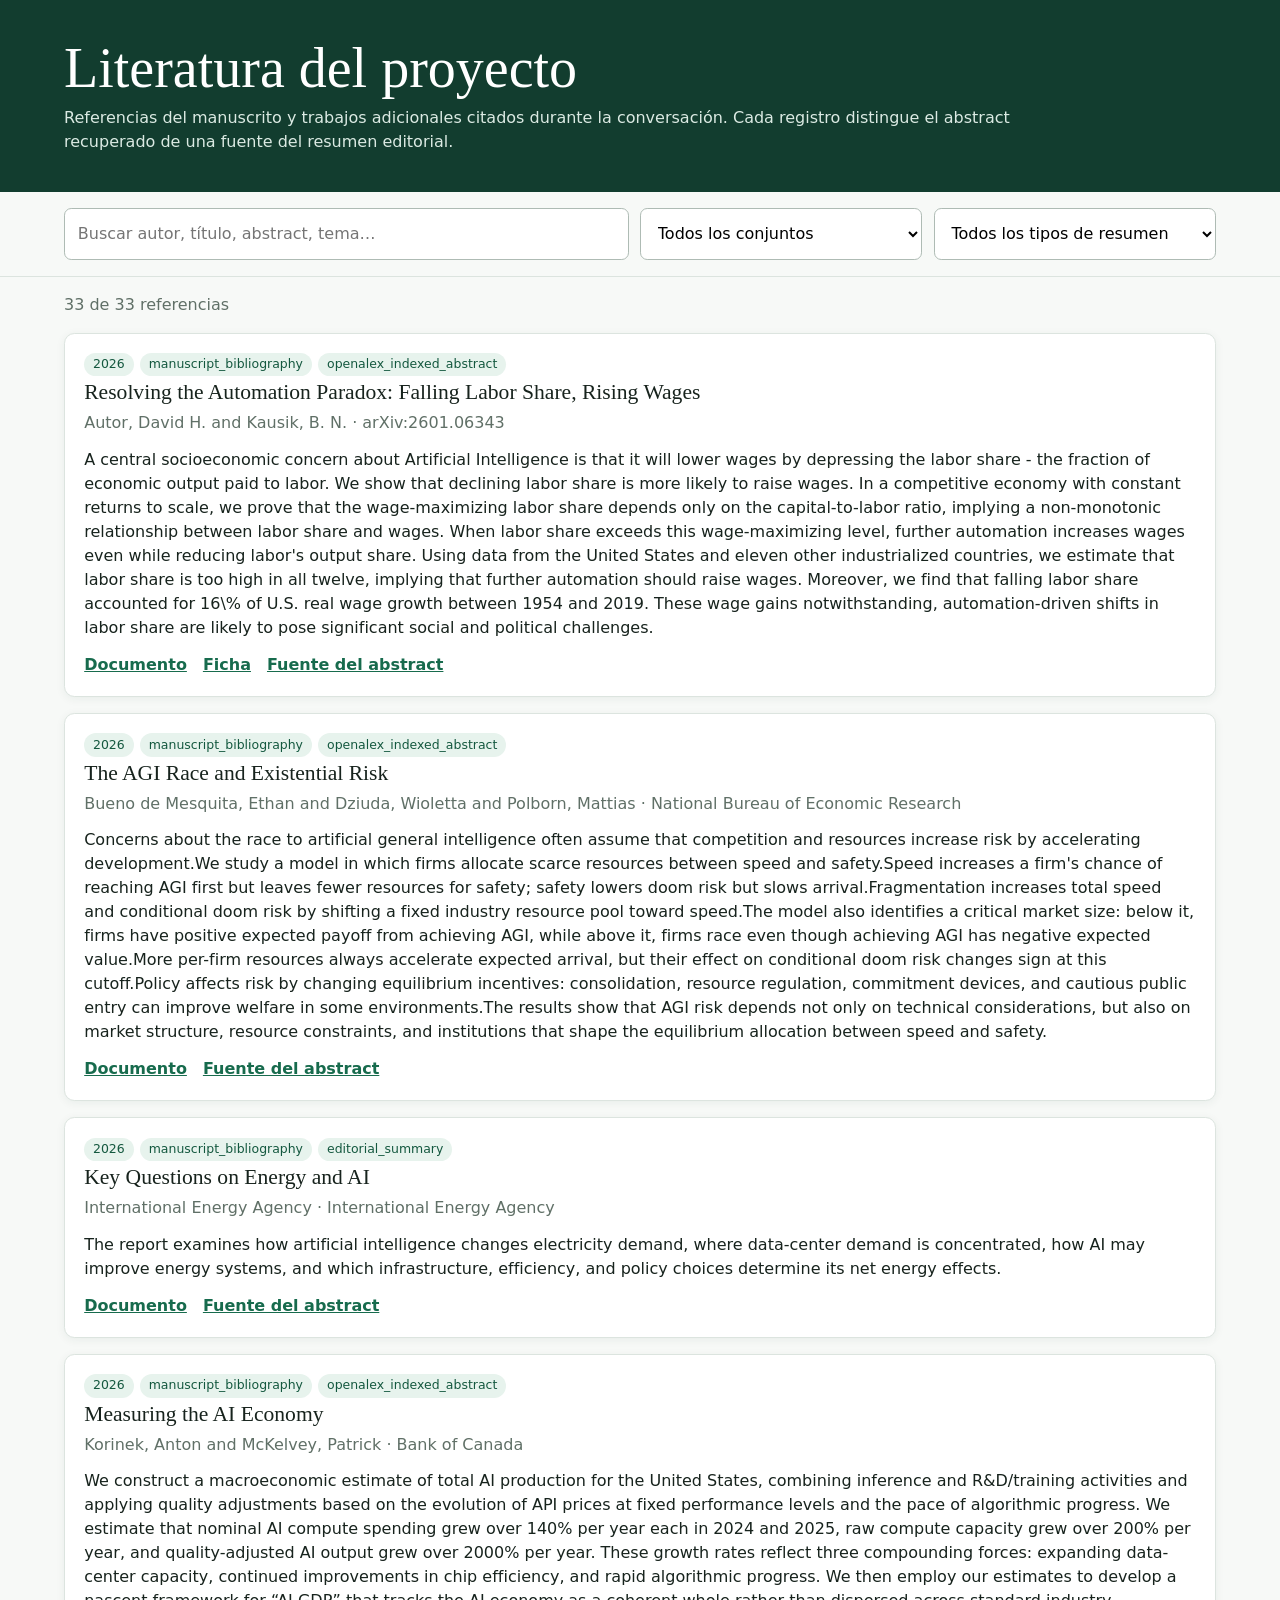
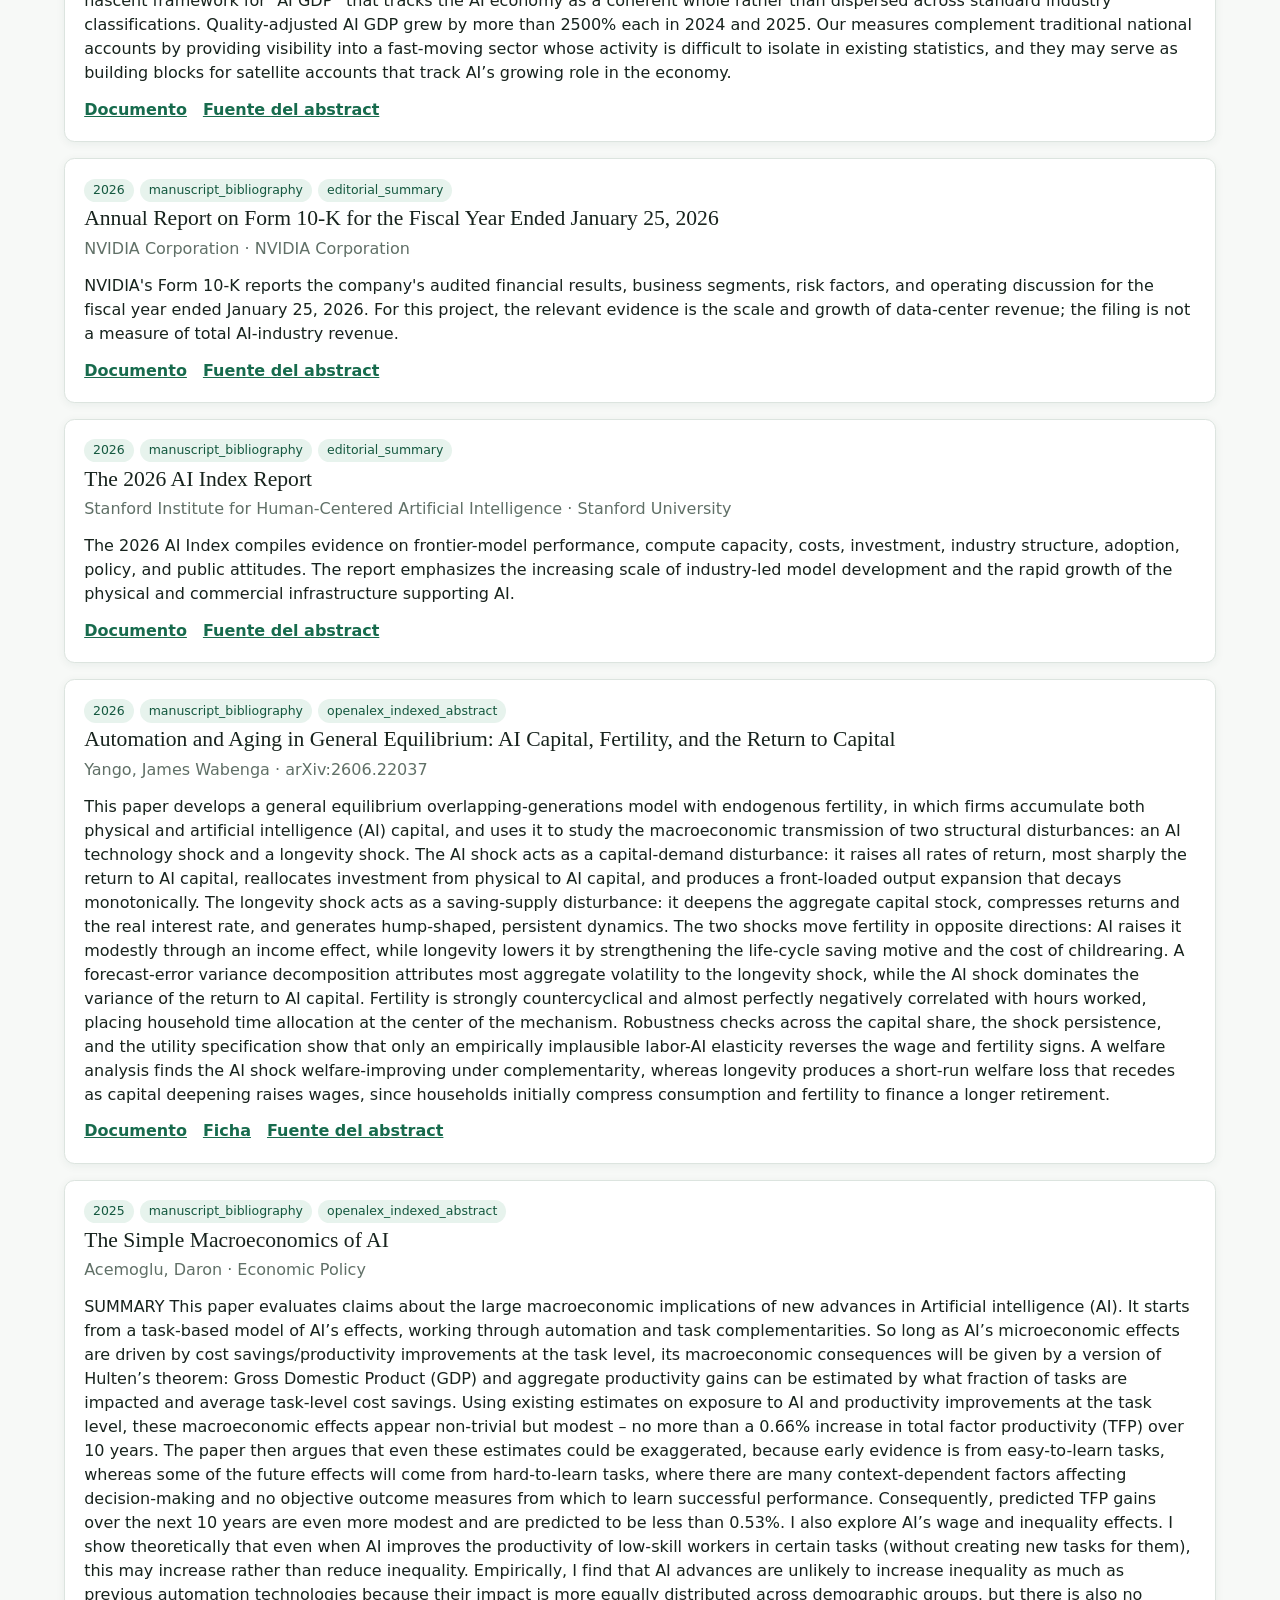
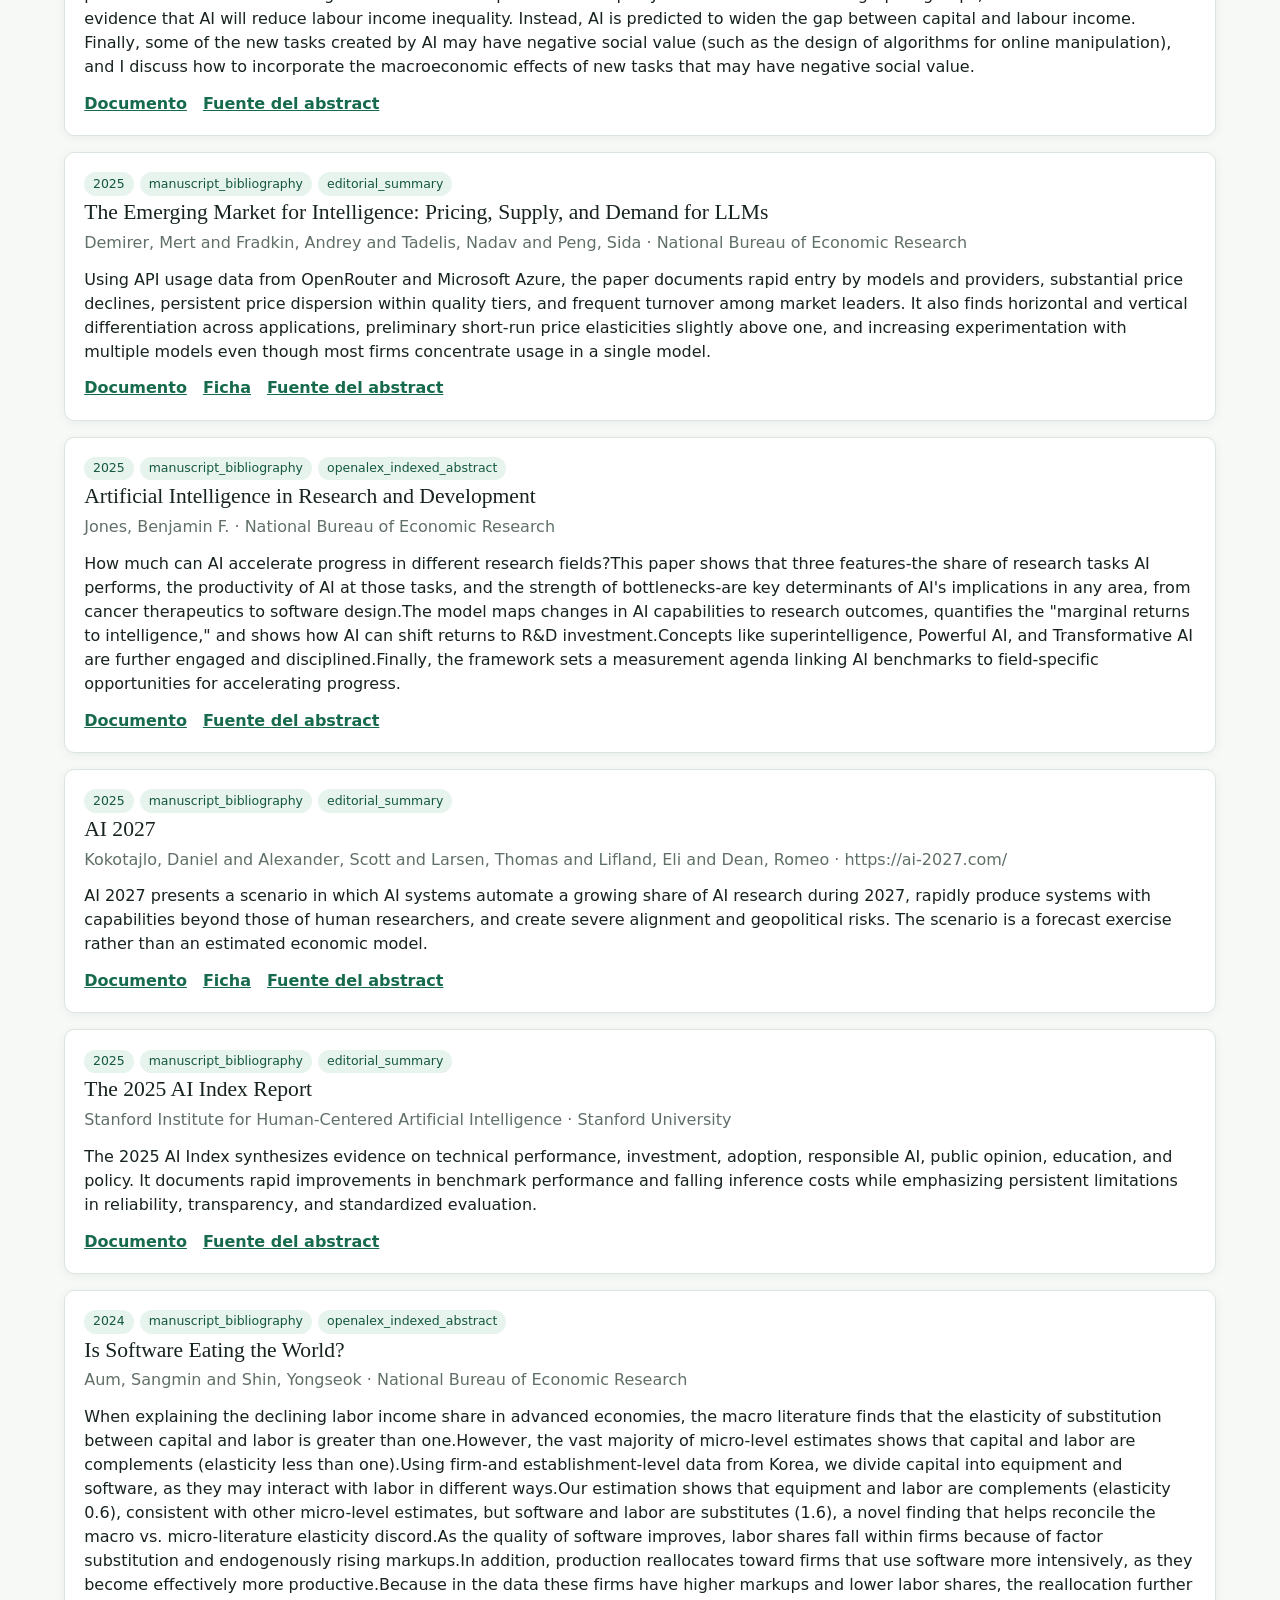
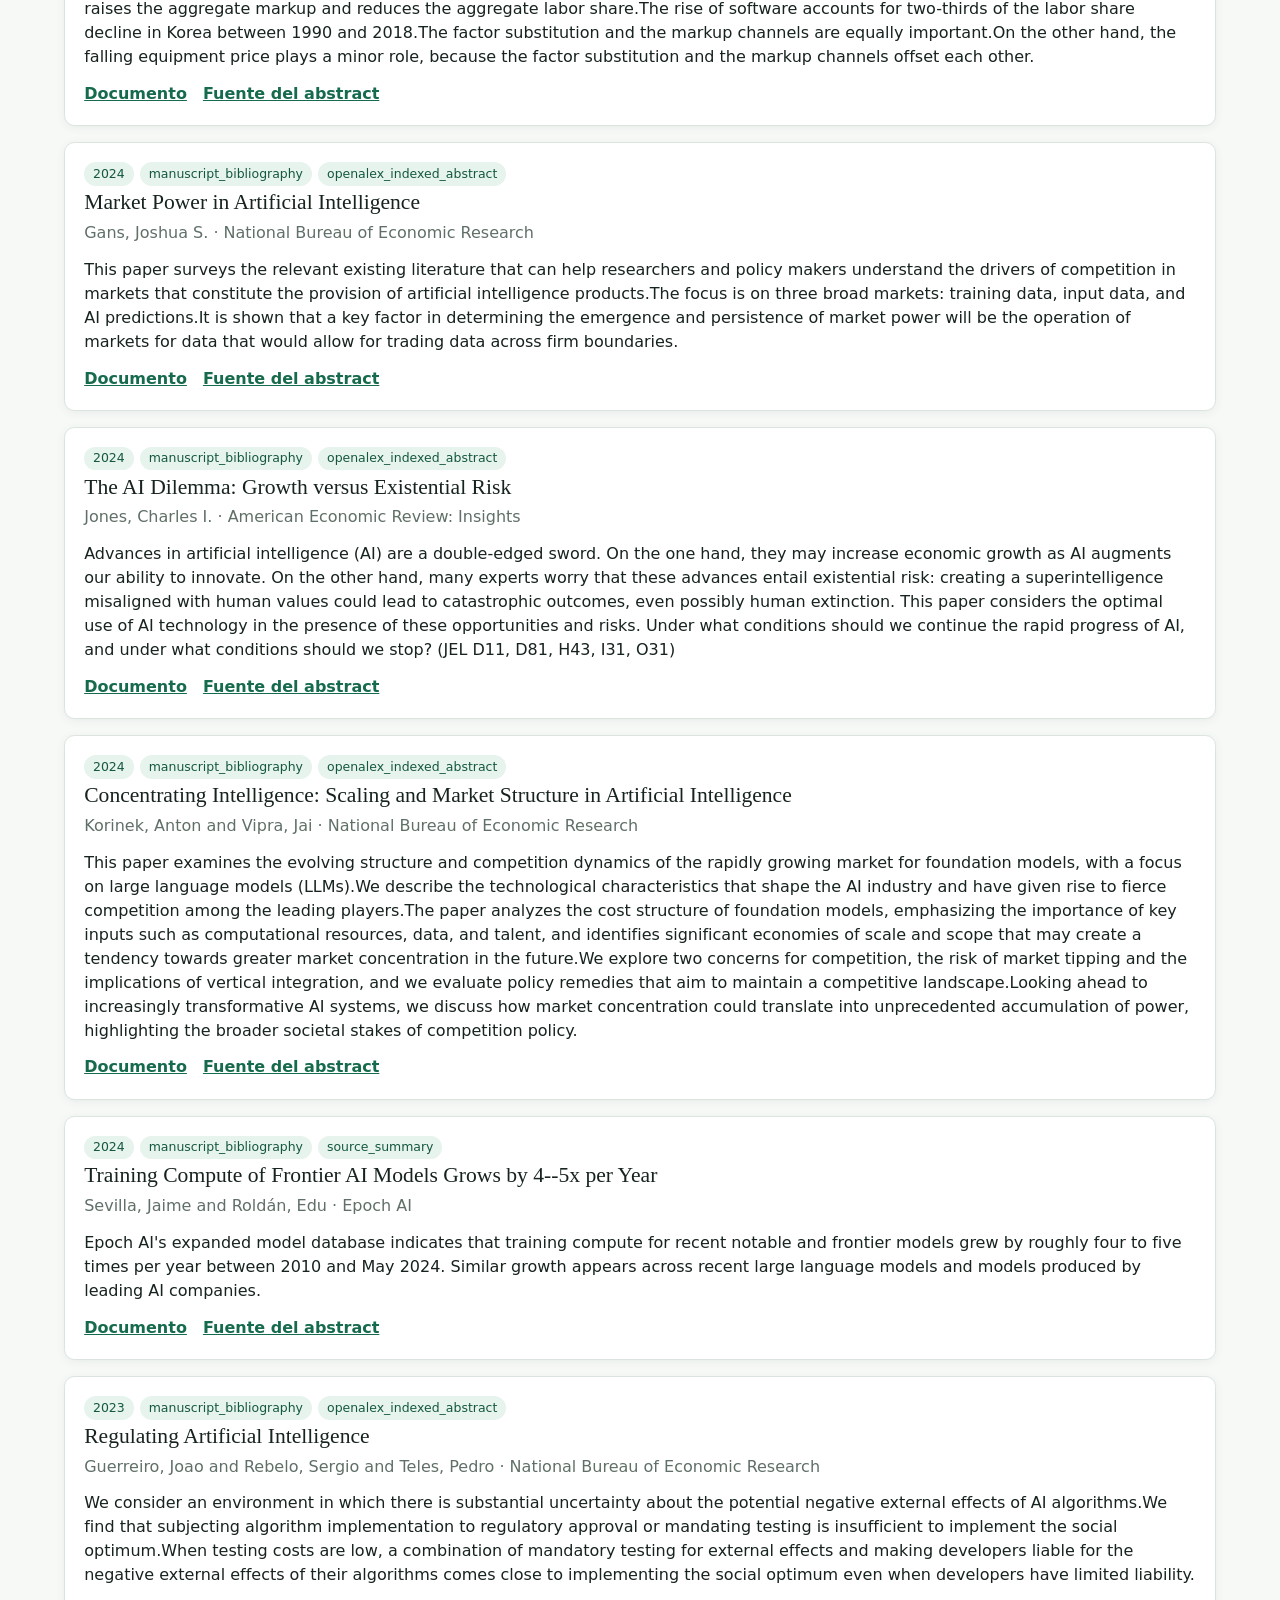
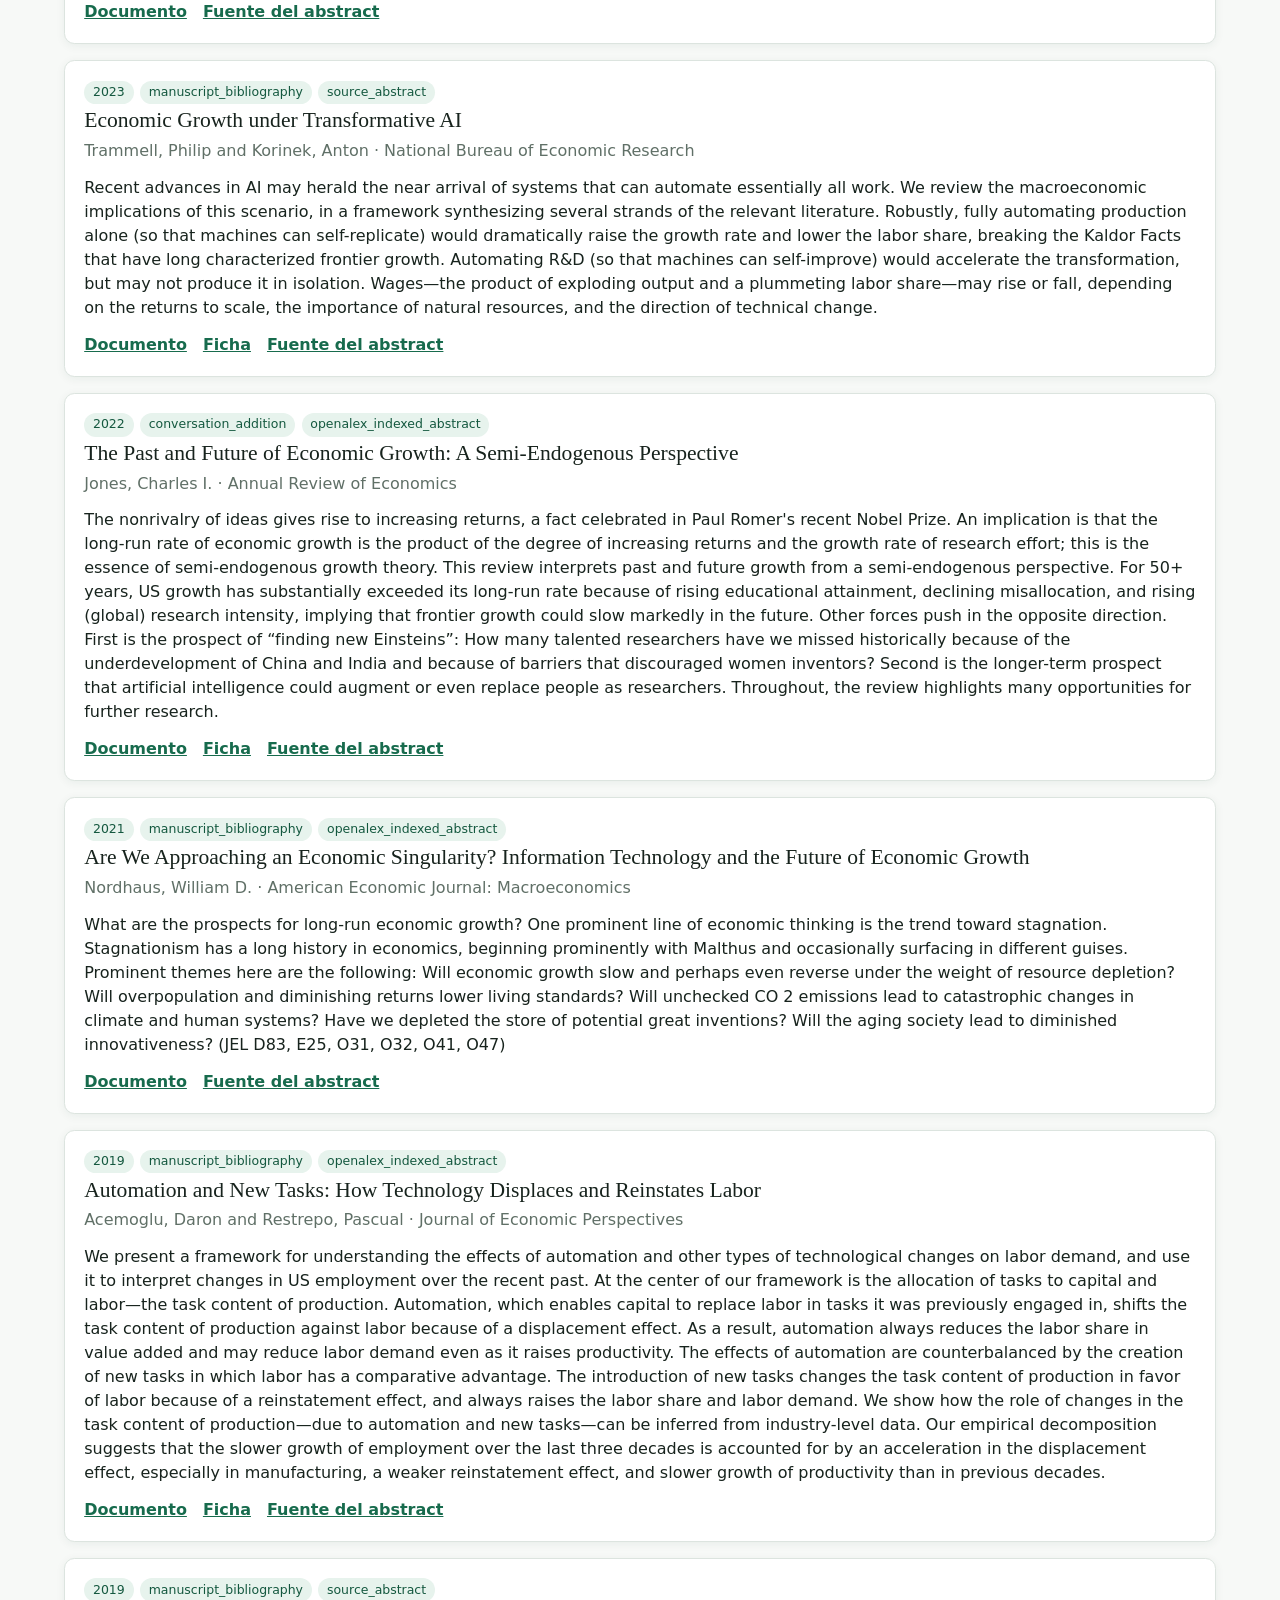
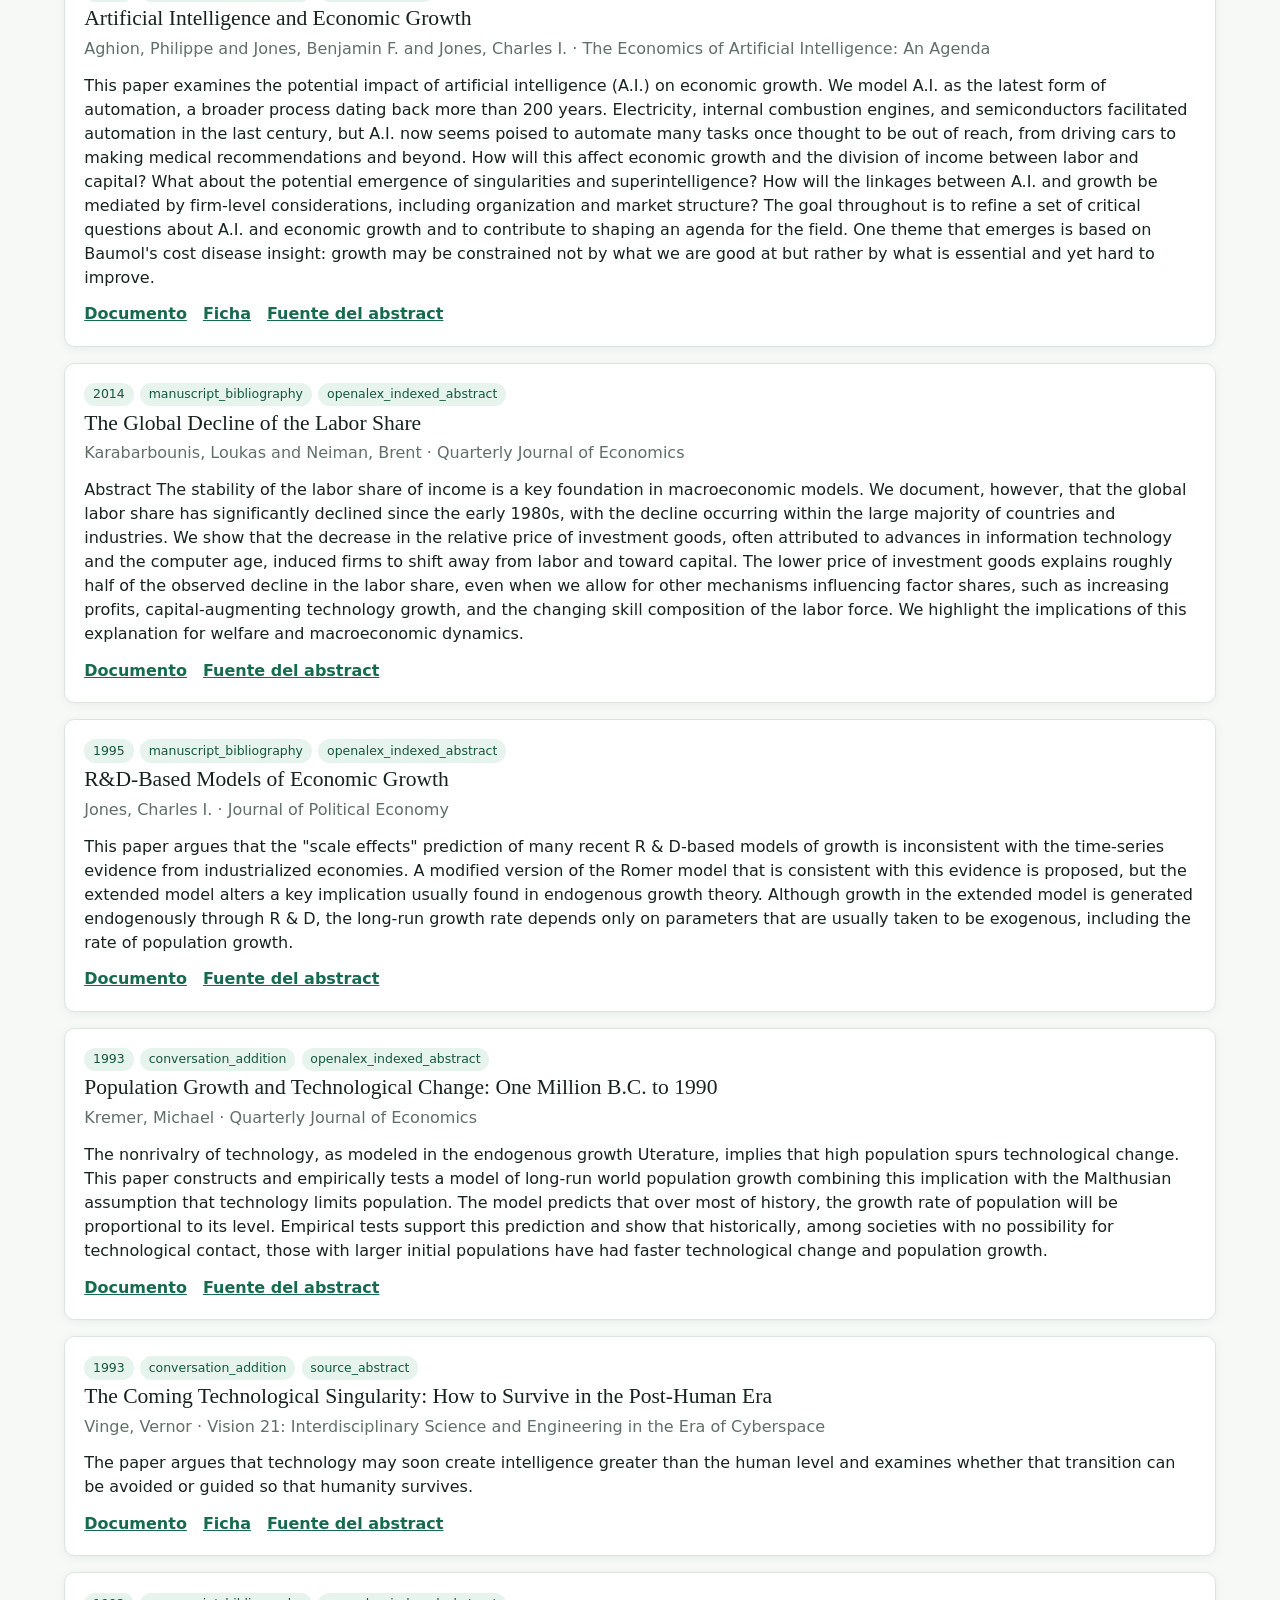
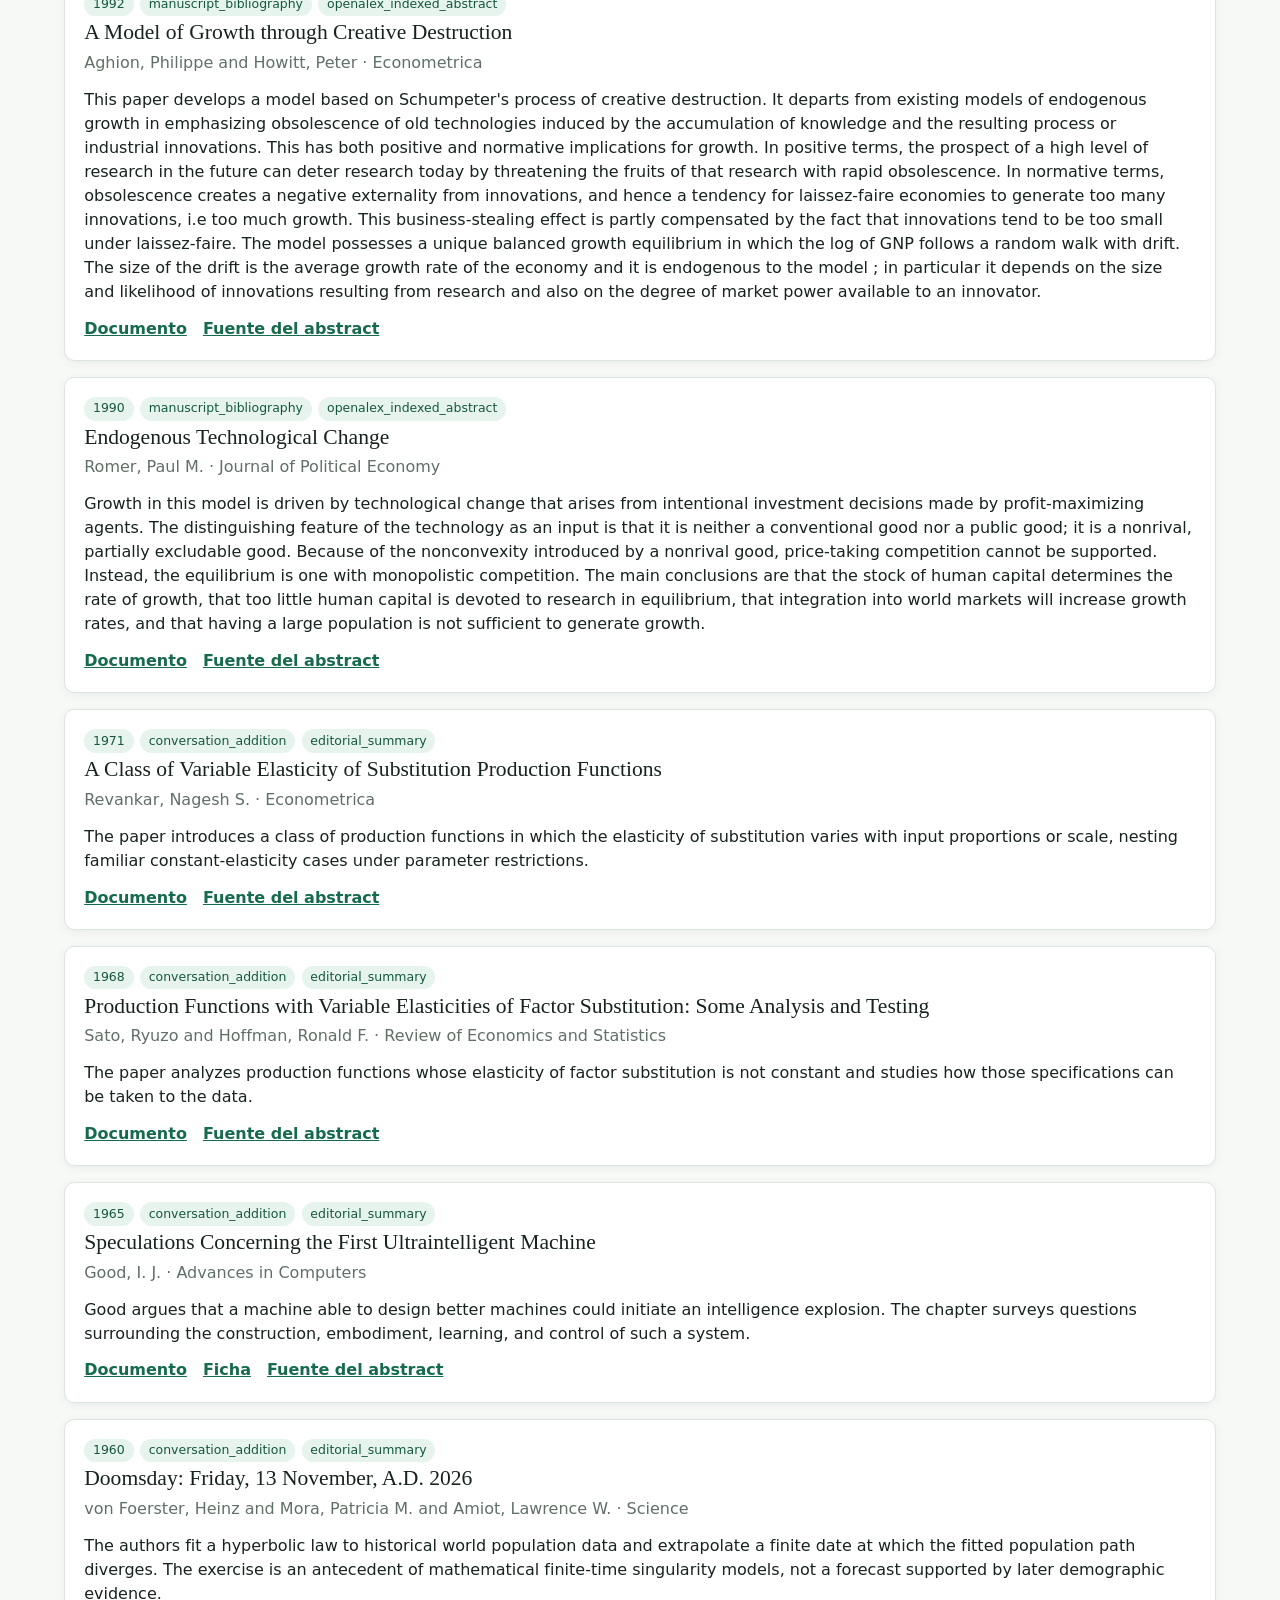
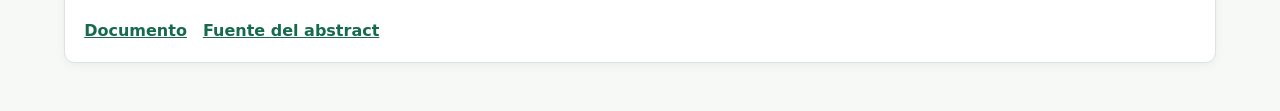
==== literature/literature_browser.html @ 974fffbe "Extend AI automation model and policy analysis" ====
<!doctype html>
<html lang="es"><head><meta charset="utf-8">
<meta name="viewport" content="width=device-width,initial-scale=1">
<title>Literatura — AI Future Paper</title>
<style>
:root{--ink:#17231d;--muted:#607067;--line:#dce4df;--paper:#f7f9f7;--card:#fff;
--accent:#176b4d;--tag:#e7f3ed}*{box-sizing:border-box}body{margin:0;background:var(--paper);
color:var(--ink);font:16px/1.5 system-ui,-apple-system,Segoe UI,sans-serif}
header{background:#123d2f;color:white;padding:2.4rem max(5vw,1rem)}
header h1{margin:0 0 .35rem;font:clamp(2rem,5vw,3.5rem)/1.1 Georgia,serif}
header p{margin:0;color:#dbeae3;max-width:65rem}.controls{position:sticky;top:0;z-index:2;
display:grid;grid-template-columns:2fr 1fr 1fr;gap:.7rem;padding:1rem max(5vw,1rem);
background:#f7f9f7ef;border-bottom:1px solid var(--line);backdrop-filter:blur(8px)}
input,select{width:100%;padding:.8rem;border:1px solid #aebbb4;border-radius:.45rem;
background:white;font:inherit}.summary{padding:1rem max(5vw,1rem) 0;color:var(--muted)}
main{display:grid;gap:1rem;padding:1rem max(5vw,1rem) 3rem}article{background:var(--card);
border:1px solid var(--line);border-radius:.65rem;padding:1.2rem;box-shadow:0 2px 10px #163c2910}
h2{font:1.35rem/1.25 Georgia,serif;margin:.2rem 0}.meta{color:var(--muted);margin:.3rem 0 .8rem}
.abstract{max-width:78rem}.tags,.links{display:flex;gap:.4rem;flex-wrap:wrap}
.tag{background:var(--tag);color:#14583f;border-radius:999px;padding:.15rem .55rem;font-size:.78rem}
a{color:var(--accent);font-weight:650}.links{gap:1rem;margin-top:.8rem}.empty{text-align:center;color:var(--muted)}
@media(max-width:720px){.controls{grid-template-columns:1fr;position:static}}
</style></head><body><header><h1>Literatura del proyecto</h1>
<p>Referencias del manuscrito y trabajos adicionales citados durante la conversación.
Cada registro distingue el abstract recuperado de una fuente del resumen editorial.</p></header>
<section class="controls"><input id="q" type="search" placeholder="Buscar autor, título, abstract, tema…">
<select id="group"><option value="">Todos los conjuntos</option>
<option value="manuscript_bibliography">Bibliografía del manuscrito</option>
<option value="conversation_addition">Adiciones de la conversación</option></select>
<select id="atype"><option value="">Todos los tipos de resumen</option>
<option value="abstract">Abstract recuperado</option><option value="editorial_summary">Resumen editorial</option>
<option value="unavailable">No disponible</option></select></section>
<div class="summary" id="summary"></div><main id="results"></main>
<script>const records=[{"citation_key": "autorkausik2026", "source_group": "manuscript_bibliography", "cited_in_manuscript": "yes", "citation_locations": "sections/02_literature.tex:46; sections/03_toy_model.tex:401", "entry_type": "misc", "authors": "Autor, David H. and Kausik, B. N.", "title": "Resolving the Automation Paradox: Falling Labor Share, Rising Wages", "year": "2026", "venue": "arXiv:2601.06343", "volume": "", "number": "", "pages": "", "doi": "10.48550/arXiv.2601.06343", "document_url": "https://arxiv.org/abs/2601.06343", "landing_page_url": "https://doi.org/10.48550/arXiv.2601.06343", "abstract": "A central socioeconomic concern about Artificial Intelligence is that it will lower wages by depressing the labor share - the fraction of economic output paid to labor. We show that declining labor share is more likely to raise wages. In a competitive economy with constant returns to scale, we prove that the wage-maximizing labor share depends only on the capital-to-labor ratio, implying a non-monotonic relationship between labor share and wages. When labor share exceeds this wage-maximizing level, further automation increases wages even while reducing labor's output share. Using data from the United States and eleven other industrialized countries, we estimate that labor share is too high in all twelve, implying that further automation should raise wages. Moreover, we find that falling labor share accounted for 16\\% of U.S. real wage growth between 1954 and 2019. These wage gains notwithstanding, automation-driven shifts in labor share are likely to pose significant social and political challenges.", "abstract_type": "openalex_indexed_abstract", "abstract_source_url": "https://openalex.org/W7123910272", "metadata_source": "OpenAlex", "verification_status": "doi_metadata_matched", "topics": "", "notes": "", "last_verified": "2026-08-08"}, {"citation_key": "buenodemesquitaetal2026", "source_group": "manuscript_bibliography", "cited_in_manuscript": "no", "citation_locations": "", "entry_type": "techreport", "authors": "Bueno de Mesquita, Ethan and Dziuda, Wioletta and Polborn, Mattias", "title": "The AGI Race and Existential Risk", "year": "2026", "venue": "National Bureau of Economic Research", "volume": "", "number": "35276", "pages": "", "doi": "10.3386/w35276", "document_url": "https://doi.org/10.3386/w35276", "landing_page_url": "https://doi.org/10.3386/w35276", "abstract": "Concerns about the race to artificial general intelligence often assume that competition and resources increase risk by accelerating development.We study a model in which firms allocate scarce resources between speed and safety.Speed increases a firm's chance of reaching AGI first but leaves fewer resources for safety; safety lowers doom risk but slows arrival.Fragmentation increases total speed and conditional doom risk by shifting a fixed industry resource pool toward speed.The model also identifies a critical market size: below it, firms have positive expected payoff from achieving AGI, while above it, firms race even though achieving AGI has negative expected value.More per-firm resources always accelerate expected arrival, but their effect on conditional doom risk changes sign at this cutoff.Policy affects risk by changing equilibrium incentives: consolidation, resource regulation, commitment devices, and cautious public entry can improve welfare in some environments.The results show that AGI risk depends not only on technical considerations, but also on market structure, resource constraints, and institutions that shape the equilibrium allocation between speed and safety.", "abstract_type": "openalex_indexed_abstract", "abstract_source_url": "https://openalex.org/W7162996137", "metadata_source": "OpenAlex", "verification_status": "doi_metadata_matched", "topics": "", "notes": "", "last_verified": "2026-08-08"}, {"citation_key": "iea2026", "source_group": "manuscript_bibliography", "cited_in_manuscript": "yes", "citation_locations": "sections/01_introduction.tex:51", "entry_type": "techreport", "authors": "International Energy Agency", "title": "Key Questions on Energy and AI", "year": "2026", "venue": "International Energy Agency", "volume": "", "number": "", "pages": "", "doi": "", "document_url": "https://www.iea.org/reports/key-questions-on-energy-and-ai", "landing_page_url": "https://www.iea.org/reports/key-questions-on-energy-and-ai", "abstract": "The report examines how artificial intelligence changes electricity demand, where data-center demand is concentrated, how AI may improve energy systems, and which infrastructure, efficiency, and policy choices determine its net energy effects.", "abstract_type": "editorial_summary", "abstract_source_url": "https://www.iea.org/reports/key-questions-on-energy-and-ai", "metadata_source": "International Energy Agency", "verification_status": "official_landing_page", "topics": "", "notes": "", "last_verified": "2026-08-08"}, {"citation_key": "korinekmckelvey2026", "source_group": "manuscript_bibliography", "cited_in_manuscript": "yes", "citation_locations": "sections/02_literature.tex:68; sections/03_toy_model.tex:124", "entry_type": "techreport", "authors": "Korinek, Anton and McKelvey, Patrick", "title": "Measuring the AI Economy", "year": "2026", "venue": "Bank of Canada", "volume": "", "number": "2026-20", "pages": "", "doi": "10.34989/swp-2026-20", "document_url": "https://doi.org/10.34989/swp-2026-20", "landing_page_url": "https://doi.org/10.34989/swp-2026-20", "abstract": "We construct a macroeconomic estimate of total AI production for the United States, combining inference and R&D/training activities and applying quality adjustments based on the evolution of API prices at fixed performance levels and the pace of algorithmic progress. We estimate that nominal AI compute spending grew over 140% per year each in 2024 and 2025, raw compute capacity grew over 200% per year, and quality-adjusted AI output grew over 2000% per year. These growth rates reflect three compounding forces: expanding data-center capacity, continued improvements in chip efficiency, and rapid algorithmic progress. We then employ our estimates to develop a nascent framework for “AI GDP” that tracks the AI economy as a coherent whole rather than dispersed across standard industry classifications. Quality-adjusted AI GDP grew by more than 2500% each in 2024 and 2025. Our measures complement traditional national accounts by providing visibility into a fast-moving sector whose activity is difficult to isolate in existing statistics, and they may serve as building blocks for satellite accounts that track AI’s growing role in the economy.", "abstract_type": "openalex_indexed_abstract", "abstract_source_url": "https://openalex.org/W7165191754", "metadata_source": "OpenAlex", "verification_status": "doi_metadata_matched", "topics": "", "notes": "", "last_verified": "2026-08-08"}, {"citation_key": "nvidia2026", "source_group": "manuscript_bibliography", "cited_in_manuscript": "yes", "citation_locations": "sections/01_introduction.tex:58", "entry_type": "techreport", "authors": "NVIDIA Corporation", "title": "Annual Report on Form 10-K for the Fiscal Year Ended January 25, 2026", "year": "2026", "venue": "NVIDIA Corporation", "volume": "", "number": "", "pages": "", "doi": "", "document_url": "https://www.sec.gov/Archives/edgar/data/1045810/000104581026000021/nvda-20260125.htm", "landing_page_url": "https://www.sec.gov/Archives/edgar/data/1045810/000104581026000021/nvda-20260125.htm", "abstract": "NVIDIA's Form 10-K reports the company's audited financial results, business segments, risk factors, and operating discussion for the fiscal year ended January 25, 2026. For this project, the relevant evidence is the scale and growth of data-center revenue; the filing is not a measure of total AI-industry revenue.", "abstract_type": "editorial_summary", "abstract_source_url": "https://www.sec.gov/Archives/edgar/data/1045810/000104581026000021/nvda-20260125.htm", "metadata_source": "U.S. SEC", "verification_status": "official_filing", "topics": "", "notes": "", "last_verified": "2026-08-08"}, {"citation_key": "stanfordaiindex2026", "source_group": "manuscript_bibliography", "cited_in_manuscript": "yes", "citation_locations": "sections/01_introduction.tex:31; sections/01_introduction.tex:63", "entry_type": "techreport", "authors": "Stanford Institute for Human-Centered Artificial Intelligence", "title": "The 2026 AI Index Report", "year": "2026", "venue": "Stanford University", "volume": "", "number": "", "pages": "", "doi": "", "document_url": "https://hai.stanford.edu/ai-index/2026-ai-index-report", "landing_page_url": "https://hai.stanford.edu/ai-index/2026-ai-index-report", "abstract": "The 2026 AI Index compiles evidence on frontier-model performance, compute capacity, costs, investment, industry structure, adoption, policy, and public attitudes. The report emphasizes the increasing scale of industry-led model development and the rapid growth of the physical and commercial infrastructure supporting AI.", "abstract_type": "editorial_summary", "abstract_source_url": "https://hai.stanford.edu/ai-index/2026-ai-index-report", "metadata_source": "Stanford HAI", "verification_status": "official_landing_page", "topics": "", "notes": "", "last_verified": "2026-08-08"}, {"citation_key": "yango2026", "source_group": "manuscript_bibliography", "cited_in_manuscript": "yes", "citation_locations": "sections/02_literature.tex:48; sections/03_toy_model.tex:399", "entry_type": "misc", "authors": "Yango, James Wabenga", "title": "Automation and Aging in General Equilibrium: AI Capital, Fertility, and the Return to Capital", "year": "2026", "venue": "arXiv:2606.22037", "volume": "", "number": "", "pages": "", "doi": "10.48550/arXiv.2606.22037", "document_url": "https://arxiv.org/abs/2606.22037", "landing_page_url": "https://doi.org/10.48550/arXiv.2606.22037", "abstract": "This paper develops a general equilibrium overlapping-generations model with endogenous fertility, in which firms accumulate both physical and artificial intelligence (AI) capital, and uses it to study the macroeconomic transmission of two structural disturbances: an AI technology shock and a longevity shock. The AI shock acts as a capital-demand disturbance: it raises all rates of return, most sharply the return to AI capital, reallocates investment from physical to AI capital, and produces a front-loaded output expansion that decays monotonically. The longevity shock acts as a saving-supply disturbance: it deepens the aggregate capital stock, compresses returns and the real interest rate, and generates hump-shaped, persistent dynamics. The two shocks move fertility in opposite directions: AI raises it modestly through an income effect, while longevity lowers it by strengthening the life-cycle saving motive and the cost of childrearing. A forecast-error variance decomposition attributes most aggregate volatility to the longevity shock, while the AI shock dominates the variance of the return to AI capital. Fertility is strongly countercyclical and almost perfectly negatively correlated with hours worked, placing household time allocation at the center of the mechanism. Robustness checks across the capital share, the shock persistence, and the utility specification show that only an empirically implausible labor-AI elasticity reverses the wage and fertility signs. A welfare analysis finds the AI shock welfare-improving under complementarity, whereas longevity produces a short-run welfare loss that recedes as capital deepening raises wages, since households initially compress consumption and fertility to finance a longer retirement.", "abstract_type": "openalex_indexed_abstract", "abstract_source_url": "https://openalex.org/W7165684671", "metadata_source": "OpenAlex", "verification_status": "doi_metadata_matched", "topics": "", "notes": "", "last_verified": "2026-08-08"}, {"citation_key": "acemoglu2025", "source_group": "manuscript_bibliography", "cited_in_manuscript": "yes", "citation_locations": "sections/02_literature.tex:19; sections/02_literature.tex:75; sections/04_task_extension.tex:11", "entry_type": "article", "authors": "Acemoglu, Daron", "title": "The Simple Macroeconomics of AI", "year": "2025", "venue": "Economic Policy", "volume": "40", "number": "121", "pages": "13--58", "doi": "10.1093/epolic/eiae042", "document_url": "https://doi.org/10.1093/epolic/eiae042", "landing_page_url": "https://doi.org/10.1093/epolic/eiae042", "abstract": "SUMMARY This paper evaluates claims about the large macroeconomic implications of new advances in Artificial intelligence (AI). It starts from a task-based model of AI’s effects, working through automation and task complementarities. So long as AI’s microeconomic effects are driven by cost savings/productivity improvements at the task level, its macroeconomic consequences will be given by a version of Hulten’s theorem: Gross Domestic Product (GDP) and aggregate productivity gains can be estimated by what fraction of tasks are impacted and average task-level cost savings. Using existing estimates on exposure to AI and productivity improvements at the task level, these macroeconomic effects appear non-trivial but modest – no more than a 0.66% increase in total factor productivity (TFP) over 10 years. The paper then argues that even these estimates could be exaggerated, because early evidence is from easy-to-learn tasks, whereas some of the future effects will come from hard-to-learn tasks, where there are many context-dependent factors affecting decision-making and no objective outcome measures from which to learn successful performance. Consequently, predicted TFP gains over the next 10 years are even more modest and are predicted to be less than 0.53%. I also explore AI’s wage and inequality effects. I show theoretically that even when AI improves the productivity of low-skill workers in certain tasks (without creating new tasks for them), this may increase rather than reduce inequality. Empirically, I find that AI advances are unlikely to increase inequality as much as previous automation technologies because their impact is more equally distributed across demographic groups, but there is also no evidence that AI will reduce labour income inequality. Instead, AI is predicted to widen the gap between capital and labour income. Finally, some of the new tasks created by AI may have negative social value (such as the design of algorithms for online manipulation), and I discuss how to incorporate the macroeconomic effects of new tasks that may have negative social value.", "abstract_type": "openalex_indexed_abstract", "abstract_source_url": "https://openalex.org/W4401405116", "metadata_source": "OpenAlex", "verification_status": "doi_metadata_matched", "topics": "", "notes": "", "last_verified": "2026-08-08"}, {"citation_key": "demireretal2025", "source_group": "manuscript_bibliography", "cited_in_manuscript": "yes", "citation_locations": "sections/02_literature.tex:70; sections/02_literature.tex:84; sections/03_toy_model.tex:126", "entry_type": "techreport", "authors": "Demirer, Mert and Fradkin, Andrey and Tadelis, Nadav and Peng, Sida", "title": "The Emerging Market for Intelligence: Pricing, Supply, and Demand for LLMs", "year": "2025", "venue": "National Bureau of Economic Research", "volume": "", "number": "34608", "pages": "", "doi": "10.3386/w34608", "document_url": "https://www.nber.org/system/files/working_papers/w34608/w34608.pdf", "landing_page_url": "https://www.nber.org/papers/w34608", "abstract": "Using API usage data from OpenRouter and Microsoft Azure, the paper documents rapid entry by models and providers, substantial price declines, persistent price dispersion within quality tiers, and frequent turnover among market leaders. It also finds horizontal and vertical differentiation across applications, preliminary short-run price elasticities slightly above one, and increasing experimentation with multiple models even though most firms concentrate usage in a single model.", "abstract_type": "editorial_summary", "abstract_source_url": "https://www.nber.org/papers/w34608", "metadata_source": "NBER", "verification_status": "official_landing_page", "topics": "", "notes": "", "last_verified": "2026-08-08"}, {"citation_key": "jones2025rd", "source_group": "manuscript_bibliography", "cited_in_manuscript": "yes", "citation_locations": "sections/02_literature.tex:25; sections/04_task_extension.tex:11; sections/05_numerical_experiments.tex:297", "entry_type": "techreport", "authors": "Jones, Benjamin F.", "title": "Artificial Intelligence in Research and Development", "year": "2025", "venue": "National Bureau of Economic Research", "volume": "", "number": "34312", "pages": "", "doi": "10.3386/w34312", "document_url": "https://doi.org/10.3386/w34312", "landing_page_url": "https://doi.org/10.3386/w34312", "abstract": "How much can AI accelerate progress in different research fields?This paper shows that three features-the share of research tasks AI performs, the productivity of AI at those tasks, and the strength of bottlenecks-are key determinants of AI's implications in any area, from cancer therapeutics to software design.The model maps changes in AI capabilities to research outcomes, quantifies the \"marginal returns to intelligence,\" and shows how AI can shift returns to R&D investment.Concepts like superintelligence, Powerful AI, and Transformative AI are further engaged and disciplined.Finally, the framework sets a measurement agenda linking AI benchmarks to field-specific opportunities for accelerating progress.", "abstract_type": "openalex_indexed_abstract", "abstract_source_url": "https://openalex.org/W4414867103", "metadata_source": "OpenAlex", "verification_status": "doi_metadata_matched", "topics": "", "notes": "", "last_verified": "2026-08-08"}, {"citation_key": "kokotajlo2025", "source_group": "manuscript_bibliography", "cited_in_manuscript": "yes", "citation_locations": "sections/01_introduction.tex:135", "entry_type": "misc", "authors": "Kokotajlo, Daniel and Alexander, Scott and Larsen, Thomas and Lifland, Eli and Dean, Romeo", "title": "AI 2027", "year": "2025", "venue": "https://ai-2027.com/", "volume": "", "number": "", "pages": "", "doi": "", "document_url": "https://ai-2027.com/scenario.pdf", "landing_page_url": "https://ai-2027.com/", "abstract": "AI 2027 presents a scenario in which AI systems automate a growing share of AI research during 2027, rapidly produce systems with capabilities beyond those of human researchers, and create severe alignment and geopolitical risks. The scenario is a forecast exercise rather than an estimated economic model.", "abstract_type": "editorial_summary", "abstract_source_url": "https://ai-2027.com/summary", "metadata_source": "AI 2027", "verification_status": "official_landing_page", "topics": "", "notes": "Scenario forecast published April 3, 2025", "last_verified": "2026-08-08"}, {"citation_key": "stanfordaiindex2025", "source_group": "manuscript_bibliography", "cited_in_manuscript": "yes", "citation_locations": "sections/01_introduction.tex:41", "entry_type": "techreport", "authors": "Stanford Institute for Human-Centered Artificial Intelligence", "title": "The 2025 AI Index Report", "year": "2025", "venue": "Stanford University", "volume": "", "number": "", "pages": "", "doi": "", "document_url": "https://hai.stanford.edu/ai-index/2025-ai-index-report", "landing_page_url": "https://hai.stanford.edu/ai-index/2025-ai-index-report", "abstract": "The 2025 AI Index synthesizes evidence on technical performance, investment, adoption, responsible AI, public opinion, education, and policy. It documents rapid improvements in benchmark performance and falling inference costs while emphasizing persistent limitations in reliability, transparency, and standardized evaluation.", "abstract_type": "editorial_summary", "abstract_source_url": "https://hai.stanford.edu/ai-index/2025-ai-index-report", "metadata_source": "Stanford HAI", "verification_status": "official_landing_page", "topics": "", "notes": "", "last_verified": "2026-08-08"}, {"citation_key": "aumshin2024", "source_group": "manuscript_bibliography", "cited_in_manuscript": "yes", "citation_locations": "sections/02_literature.tex:41; sections/05_numerical_experiments.tex:100", "entry_type": "techreport", "authors": "Aum, Sangmin and Shin, Yongseok", "title": "Is Software Eating the World?", "year": "2024", "venue": "National Bureau of Economic Research", "volume": "", "number": "32591", "pages": "", "doi": "10.3386/w32591", "document_url": "https://doi.org/10.3386/w32591", "landing_page_url": "https://doi.org/10.3386/w32591", "abstract": "When explaining the declining labor income share in advanced economies, the macro literature finds that the elasticity of substitution between capital and labor is greater than one.However, the vast majority of micro-level estimates shows that capital and labor are complements (elasticity less than one).Using firm-and establishment-level data from Korea, we divide capital into equipment and software, as they may interact with labor in different ways.Our estimation shows that equipment and labor are complements (elasticity 0.6), consistent with other micro-level estimates, but software and labor are substitutes (1.6), a novel finding that helps reconcile the macro vs. micro-literature elasticity discord.As the quality of software improves, labor shares fall within firms because of factor substitution and endogenously rising markups.In addition, production reallocates toward firms that use software more intensively, as they become effectively more productive.Because in the data these firms have higher markups and lower labor shares, the reallocation further raises the aggregate markup and reduces the aggregate labor share.The rise of software accounts for two-thirds of the labor share decline in Korea between 1990 and 2018.The factor substitution and the markup channels are equally important.On the other hand, the falling equipment price plays a minor role, because the factor substitution and the markup channels offset each other.", "abstract_type": "openalex_indexed_abstract", "abstract_source_url": "https://openalex.org/W4399990048", "metadata_source": "OpenAlex", "verification_status": "doi_metadata_matched", "topics": "", "notes": "", "last_verified": "2026-08-08"}, {"citation_key": "gans2024", "source_group": "manuscript_bibliography", "cited_in_manuscript": "yes", "citation_locations": "sections/01_introduction.tex:142; sections/02_literature.tex:82", "entry_type": "techreport", "authors": "Gans, Joshua S.", "title": "Market Power in Artificial Intelligence", "year": "2024", "venue": "National Bureau of Economic Research", "volume": "", "number": "32270", "pages": "", "doi": "10.3386/w32270", "document_url": "https://doi.org/10.3386/w32270", "landing_page_url": "https://doi.org/10.3386/w32270", "abstract": "This paper surveys the relevant existing literature that can help researchers and policy makers understand the drivers of competition in markets that constitute the provision of artificial intelligence products.The focus is on three broad markets: training data, input data, and AI predictions.It is shown that a key factor in determining the emergence and persistence of market power will be the operation of markets for data that would allow for trading data across firm boundaries.", "abstract_type": "openalex_indexed_abstract", "abstract_source_url": "https://openalex.org/W4393359008", "metadata_source": "OpenAlex", "verification_status": "doi_metadata_matched", "topics": "", "notes": "", "last_verified": "2026-08-08"}, {"citation_key": "jones2024", "source_group": "manuscript_bibliography", "cited_in_manuscript": "no", "citation_locations": "", "entry_type": "article", "authors": "Jones, Charles I.", "title": "The AI Dilemma: Growth versus Existential Risk", "year": "2024", "venue": "American Economic Review: Insights", "volume": "6", "number": "4", "pages": "575--590", "doi": "10.1257/aeri.20230570", "document_url": "https://doi.org/10.1257/aeri.20230570", "landing_page_url": "https://doi.org/10.1257/aeri.20230570", "abstract": "Advances in artificial intelligence (AI) are a double-edged sword. On the one hand, they may increase economic growth as AI augments our ability to innovate. On the other hand, many experts worry that these advances entail existential risk: creating a superintelligence misaligned with human values could lead to catastrophic outcomes, even possibly human extinction. This paper considers the optimal use of AI technology in the presence of these opportunities and risks. Under what conditions should we continue the rapid progress of AI, and under what conditions should we stop? (JEL D11, D81, H43, I31, O31)", "abstract_type": "openalex_indexed_abstract", "abstract_source_url": "https://openalex.org/W4404713054", "metadata_source": "OpenAlex", "verification_status": "doi_metadata_matched", "topics": "", "notes": "", "last_verified": "2026-08-08"}, {"citation_key": "korinekvipra2025", "source_group": "manuscript_bibliography", "cited_in_manuscript": "yes", "citation_locations": "sections/01_introduction.tex:142; sections/02_literature.tex:81", "entry_type": "techreport", "authors": "Korinek, Anton and Vipra, Jai", "title": "Concentrating Intelligence: Scaling and Market Structure in Artificial Intelligence", "year": "2024", "venue": "National Bureau of Economic Research", "volume": "", "number": "33139", "pages": "", "doi": "10.3386/w33139", "document_url": "https://doi.org/10.3386/w33139", "landing_page_url": "https://doi.org/10.3386/w33139", "abstract": "This paper examines the evolving structure and competition dynamics of the rapidly growing market for foundation models, with a focus on large language models (LLMs).We describe the technological characteristics that shape the AI industry and have given rise to fierce competition among the leading players.The paper analyzes the cost structure of foundation models, emphasizing the importance of key inputs such as computational resources, data, and talent, and identifies significant economies of scale and scope that may create a tendency towards greater market concentration in the future.We explore two concerns for competition, the risk of market tipping and the implications of vertical integration, and we evaluate policy remedies that aim to maintain a competitive landscape.Looking ahead to increasingly transformative AI systems, we discuss how market concentration could translate into unprecedented accumulation of power, highlighting the broader societal stakes of competition policy.", "abstract_type": "openalex_indexed_abstract", "abstract_source_url": "https://openalex.org/W4404233233", "metadata_source": "OpenAlex", "verification_status": "doi_metadata_matched", "topics": "", "notes": "Published in Economic Policy, 2025", "last_verified": "2026-08-08"}, {"citation_key": "sevillaroldan2024", "source_group": "manuscript_bibliography", "cited_in_manuscript": "yes", "citation_locations": "sections/01_introduction.tex:28", "entry_type": "misc", "authors": "Sevilla, Jaime and Roldán, Edu", "title": "Training Compute of Frontier AI Models Grows by 4--5x per Year", "year": "2024", "venue": "Epoch AI", "volume": "", "number": "", "pages": "", "doi": "", "document_url": "https://epoch.ai/publications/training-compute-of-frontier-ai-models-grows-by-4-5x-per-year", "landing_page_url": "https://epoch.ai/publications/training-compute-of-frontier-ai-models-grows-by-4-5x-per-year", "abstract": "Epoch AI's expanded model database indicates that training compute for recent notable and frontier models grew by roughly four to five times per year between 2010 and May 2024. Similar growth appears across recent large language models and models produced by leading AI companies.", "abstract_type": "source_summary", "abstract_source_url": "https://epoch.ai/publications/training-compute-of-frontier-ai-models-grows-by-4-5x-per-year", "metadata_source": "Epoch AI", "verification_status": "official_landing_page", "topics": "", "notes": "", "last_verified": "2026-08-08"}, {"citation_key": "guerreiroetal2023", "source_group": "manuscript_bibliography", "cited_in_manuscript": "no", "citation_locations": "", "entry_type": "techreport", "authors": "Guerreiro, Joao and Rebelo, Sergio and Teles, Pedro", "title": "Regulating Artificial Intelligence", "year": "2023", "venue": "National Bureau of Economic Research", "volume": "", "number": "31921", "pages": "", "doi": "10.3386/w31921", "document_url": "https://doi.org/10.3386/w31921", "landing_page_url": "https://doi.org/10.3386/w31921", "abstract": "We consider an environment in which there is substantial uncertainty about the potential negative external effects of AI algorithms.We find that subjecting algorithm implementation to regulatory approval or mandating testing is insufficient to implement the social optimum.When testing costs are low, a combination of mandatory testing for external effects and making developers liable for the negative external effects of their algorithms comes close to implementing the social optimum even when developers have limited liability.", "abstract_type": "openalex_indexed_abstract", "abstract_source_url": "https://openalex.org/W4389323839", "metadata_source": "OpenAlex", "verification_status": "doi_metadata_matched", "topics": "", "notes": "Revised May 2026", "last_verified": "2026-08-08"}, {"citation_key": "trammellkorinek2023", "source_group": "manuscript_bibliography", "cited_in_manuscript": "yes", "citation_locations": "sections/02_literature.tex:23; sections/02_literature.tex:52; sections/05_numerical_experiments.tex:297", "entry_type": "techreport", "authors": "Trammell, Philip and Korinek, Anton", "title": "Economic Growth under Transformative AI", "year": "2023", "venue": "National Bureau of Economic Research", "volume": "", "number": "31815", "pages": "", "doi": "10.3386/w31815", "document_url": "https://www.nber.org/system/files/working_papers/w31815/w31815.pdf", "landing_page_url": "https://www.nber.org/papers/w31815", "abstract": "Recent advances in AI may herald the near arrival of systems that can automate essentially all work. We review the macroeconomic implications of this scenario, in a framework synthesizing several strands of the relevant literature. Robustly, fully automating production alone (so that machines can self-replicate) would dramatically raise the growth rate and lower the labor share, breaking the Kaldor Facts that have long characterized frontier growth. Automating R&D (so that machines can self-improve) would accelerate the transformation, but may not produce it in isolation. Wages—the product of exploding output and a plummeting labor share—may rise or fall, depending on the returns to scale, the importance of natural resources, and the direction of technical change.", "abstract_type": "source_abstract", "abstract_source_url": "https://www.nber.org/papers/w31815", "metadata_source": "NBER", "verification_status": "official_landing_page", "topics": "", "notes": "Revised April 2026", "last_verified": "2026-08-08"}, {"citation_key": "jones2022semiendogenous", "source_group": "conversation_addition", "cited_in_manuscript": "no", "citation_locations": "", "entry_type": "article", "authors": "Jones, Charles I.", "title": "The Past and Future of Economic Growth: A Semi-Endogenous Perspective", "year": "2022", "venue": "Annual Review of Economics", "volume": "14", "number": "", "pages": "125--152", "doi": "10.1146/annurev-economics-080521-012458", "document_url": "https://web.stanford.edu/~chadj/annualreview.pdf", "landing_page_url": "https://www.annualreviews.org/content/journals/10.1146/annurev-economics-080521-012458", "abstract": "The nonrivalry of ideas gives rise to increasing returns, a fact celebrated in Paul Romer's recent Nobel Prize. An implication is that the long-run rate of economic growth is the product of the degree of increasing returns and the growth rate of research effort; this is the essence of semi-endogenous growth theory. This review interprets past and future growth from a semi-endogenous perspective. For 50+ years, US growth has substantially exceeded its long-run rate because of rising educational attainment, declining misallocation, and rising (global) research intensity, implying that frontier growth could slow markedly in the future. Other forces push in the opposite direction. First is the prospect of “finding new Einsteins”: How many talented researchers have we missed historically because of the underdevelopment of China and India and because of barriers that discouraged women inventors? Second is the longer-term prospect that artificial intelligence could augment or even replace people as researchers. Throughout, the review highlights many opportunities for further research.", "abstract_type": "openalex_indexed_abstract", "abstract_source_url": "https://openalex.org/W3194025919", "metadata_source": "OpenAlex", "verification_status": "doi_metadata_matched", "topics": "semi-endogenous growth; research automation; singularity", "notes": "", "last_verified": "2026-08-08"}, {"citation_key": "nordhaus2021", "source_group": "manuscript_bibliography", "cited_in_manuscript": "yes", "citation_locations": "sections/02_literature.tex:22", "entry_type": "article", "authors": "Nordhaus, William D.", "title": "Are We Approaching an Economic Singularity? Information Technology and the Future of Economic Growth", "year": "2021", "venue": "American Economic Journal: Macroeconomics", "volume": "13", "number": "1", "pages": "299--332", "doi": "10.1257/mac.20170105", "document_url": "https://doi.org/10.1257/mac.20170105", "landing_page_url": "https://doi.org/10.1257/mac.20170105", "abstract": "What are the prospects for long-run economic growth? One prominent line of economic thinking is the trend toward stagnation. Stagnationism has a long history in economics, beginning prominently with Malthus and occasionally surfacing in different guises. Prominent themes here are the following: Will economic growth slow and perhaps even reverse under the weight of resource depletion? Will overpopulation and diminishing returns lower living standards? Will unchecked CO 2 emissions lead to catastrophic changes in climate and human systems? Have we depleted the store of potential great inventions? Will the aging society lead to diminished innovativeness? (JEL D83, E25, O31, O32, O41, O47)", "abstract_type": "openalex_indexed_abstract", "abstract_source_url": "https://openalex.org/W3123260045", "metadata_source": "OpenAlex", "verification_status": "doi_metadata_matched", "topics": "", "notes": "", "last_verified": "2026-08-08"}, {"citation_key": "acemoglurestrepo2019", "source_group": "manuscript_bibliography", "cited_in_manuscript": "yes", "citation_locations": "sections/02_literature.tex:34; sections/03_toy_model.tex:397", "entry_type": "article", "authors": "Acemoglu, Daron and Restrepo, Pascual", "title": "Automation and New Tasks: How Technology Displaces and Reinstates Labor", "year": "2019", "venue": "Journal of Economic Perspectives", "volume": "33", "number": "2", "pages": "3--30", "doi": "10.1257/jep.33.2.3", "document_url": "https://www.aeaweb.org/articles/pdf/doi/10.1257/jep.33.2.3", "landing_page_url": "https://doi.org/10.1257/jep.33.2.3", "abstract": "We present a framework for understanding the effects of automation and other types of technological changes on labor demand, and use it to interpret changes in US employment over the recent past. At the center of our framework is the allocation of tasks to capital and labor—the task content of production. Automation, which enables capital to replace labor in tasks it was previously engaged in, shifts the task content of production against labor because of a displacement effect. As a result, automation always reduces the labor share in value added and may reduce labor demand even as it raises productivity. The effects of automation are counterbalanced by the creation of new tasks in which labor has a comparative advantage. The introduction of new tasks changes the task content of production in favor of labor because of a reinstatement effect, and always raises the labor share and labor demand. We show how the role of changes in the task content of production—due to automation and new tasks—can be inferred from industry-level data. Our empirical decomposition suggests that the slower growth of employment over the last three decades is accounted for by an acceleration in the displacement effect, especially in manufacturing, a weaker reinstatement effect, and slower growth of productivity than in previous decades.", "abstract_type": "openalex_indexed_abstract", "abstract_source_url": "https://openalex.org/W2922903482", "metadata_source": "OpenAlex", "verification_status": "doi_metadata_matched", "topics": "", "notes": "", "last_verified": "2026-08-08"}, {"citation_key": "aghionjonesjones2019", "source_group": "manuscript_bibliography", "cited_in_manuscript": "yes", "citation_locations": "sections/02_literature.tex:17; sections/02_literature.tex:75; sections/03_toy_model.tex:1039; sections/04_task_extension.tex:11", "entry_type": "incollection", "authors": "Aghion, Philippe and Jones, Benjamin F. and Jones, Charles I.", "title": "Artificial Intelligence and Economic Growth", "year": "2019", "venue": "The Economics of Artificial Intelligence: An Agenda", "volume": "", "number": "", "pages": "237--290", "doi": "", "document_url": "https://www.nber.org/papers/w23928.pdf", "landing_page_url": "https://www.nber.org/papers/w23928", "abstract": "This paper examines the potential impact of artificial intelligence (A.I.) on economic growth. We model A.I. as the latest form of automation, a broader process dating back more than 200 years. Electricity, internal combustion engines, and semiconductors facilitated automation in the last century, but A.I. now seems poised to automate many tasks once thought to be out of reach, from driving cars to making medical recommendations and beyond. How will this affect economic growth and the division of income between labor and capital? What about the potential emergence of singularities and superintelligence? How will the linkages between A.I. and growth be mediated by firm-level considerations, including organization and market structure? The goal throughout is to refine a set of critical questions about A.I. and economic growth and to contribute to shaping an agenda for the field. One theme that emerges is based on Baumol's cost disease insight: growth may be constrained not by what we are good at but rather by what is essential and yet hard to improve.", "abstract_type": "source_abstract", "abstract_source_url": "https://www.nber.org/papers/w23928", "metadata_source": "NBER", "verification_status": "manual_url", "topics": "", "notes": "", "last_verified": "2026-08-08"}, {"citation_key": "karabarbounisneiman2014", "source_group": "manuscript_bibliography", "cited_in_manuscript": "yes", "citation_locations": "sections/02_literature.tex:38", "entry_type": "article", "authors": "Karabarbounis, Loukas and Neiman, Brent", "title": "The Global Decline of the Labor Share", "year": "2014", "venue": "Quarterly Journal of Economics", "volume": "129", "number": "1", "pages": "61--103", "doi": "10.1093/qje/qjt032", "document_url": "https://doi.org/10.1093/qje/qjt032", "landing_page_url": "https://doi.org/10.1093/qje/qjt032", "abstract": "Abstract The stability of the labor share of income is a key foundation in macroeconomic models. We document, however, that the global labor share has significantly declined since the early 1980s, with the decline occurring within the large majority of countries and industries. We show that the decrease in the relative price of investment goods, often attributed to advances in information technology and the computer age, induced firms to shift away from labor and toward capital. The lower price of investment goods explains roughly half of the observed decline in the labor share, even when we allow for other mechanisms influencing factor shares, such as increasing profits, capital-augmenting technology growth, and the changing skill composition of the labor force. We highlight the implications of this explanation for welfare and macroeconomic dynamics.", "abstract_type": "openalex_indexed_abstract", "abstract_source_url": "https://openalex.org/W2155379226", "metadata_source": "OpenAlex", "verification_status": "doi_metadata_matched", "topics": "", "notes": "", "last_verified": "2026-08-08"}, {"citation_key": "jones1995", "source_group": "manuscript_bibliography", "cited_in_manuscript": "yes", "citation_locations": "sections/01_introduction.tex:92; sections/02_literature.tex:10", "entry_type": "article", "authors": "Jones, Charles I.", "title": "R&D-Based Models of Economic Growth", "year": "1995", "venue": "Journal of Political Economy", "volume": "103", "number": "4", "pages": "759--784", "doi": "10.1086/262002", "document_url": "https://doi.org/10.1086/262002", "landing_page_url": "https://doi.org/10.1086/262002", "abstract": "This paper argues that the \"scale effects\" prediction of many recent R & D-based models of growth is inconsistent with the time-series evidence from industrialized economies. A modified version of the Romer model that is consistent with this evidence is proposed, but the extended model alters a key implication usually found in endogenous growth theory. Although growth in the extended model is generated endogenously through R & D, the long-run growth rate depends only on parameters that are usually taken to be exogenous, including the rate of population growth.", "abstract_type": "openalex_indexed_abstract", "abstract_source_url": "https://openalex.org/W2052139061", "metadata_source": "OpenAlex", "verification_status": "doi_metadata_matched", "topics": "", "notes": "", "last_verified": "2026-08-08"}, {"citation_key": "kremer1993", "source_group": "conversation_addition", "cited_in_manuscript": "no", "citation_locations": "", "entry_type": "article", "authors": "Kremer, Michael", "title": "Population Growth and Technological Change: One Million B.C. to 1990", "year": "1993", "venue": "Quarterly Journal of Economics", "volume": "108", "number": "3", "pages": "681--716", "doi": "10.2307/2118405", "document_url": "https://academic.oup.com/qje/article-abstract/108/3/681/1881850", "landing_page_url": "https://academic.oup.com/qje/article-abstract/108/3/681/1881850", "abstract": "The nonrivalry of technology, as modeled in the endogenous growth Uterature, implies that high population spurs technological change. This paper constructs and empirically tests a model of long-run world population growth combining this implication with the Malthusian assumption that technology limits population. The model predicts that over most of history, the growth rate of population will be proportional to its level. Empirical tests support this prediction and show that historically, among societies with no possibility for technological contact, those with larger initial populations have had faster technological change and population growth.", "abstract_type": "openalex_indexed_abstract", "abstract_source_url": "https://openalex.org/W2089295353", "metadata_source": "OpenAlex", "verification_status": "doi_metadata_matched", "topics": "population growth; technological change; long-run growth; hyperbolic dynamics", "notes": "", "last_verified": "2026-08-08"}, {"citation_key": "vinge1993", "source_group": "conversation_addition", "cited_in_manuscript": "no", "citation_locations": "", "entry_type": "inproceedings", "authors": "Vinge, Vernor", "title": "The Coming Technological Singularity: How to Survive in the Post-Human Era", "year": "1993", "venue": "Vision 21: Interdisciplinary Science and Engineering in the Era of Cyberspace", "volume": "", "number": "", "pages": "", "doi": "", "document_url": "https://ntrs.nasa.gov/api/citations/19940022856/downloads/19940022856.pdf", "landing_page_url": "https://ntrs.nasa.gov/citations/19940022856", "abstract": "The paper argues that technology may soon create intelligence greater than the human level and examines whether that transition can be avoided or guided so that humanity survives.", "abstract_type": "source_abstract", "abstract_source_url": "https://ntrs.nasa.gov/citations/19940022856", "metadata_source": "manual", "verification_status": "manual_url", "topics": "technological singularity; superhuman intelligence; AI forecasting", "notes": "", "last_verified": "2026-08-08"}, {"citation_key": "aghionhowitt1992", "source_group": "manuscript_bibliography", "cited_in_manuscript": "yes", "citation_locations": "sections/01_introduction.tex:92; sections/02_literature.tex:9", "entry_type": "article", "authors": "Aghion, Philippe and Howitt, Peter", "title": "A Model of Growth through Creative Destruction", "year": "1992", "venue": "Econometrica", "volume": "60", "number": "2", "pages": "323--351", "doi": "10.2307/2951599", "document_url": "https://doi.org/10.2307/2951599", "landing_page_url": "https://doi.org/10.2307/2951599", "abstract": "This paper develops a model based on Schumpeter's process of creative destruction. It departs from existing models of endogenous growth in emphasizing obsolescence of old technologies induced by the accumulation of knowledge and the resulting process or industrial innovations. This has both positive and normative implications for growth. In positive terms, the prospect of a high level of research in the future can deter research today by threatening the fruits of that research with rapid obsolescence. In normative terms, obsolescence creates a negative externality from innovations, and hence a tendency for laissez-faire economies to generate too many innovations, i.e too much growth. This business-stealing effect is partly compensated by the fact that innovations tend to be too small under laissez-faire. The model possesses a unique balanced growth equilibrium in which the log of GNP follows a random walk with drift. The size of the drift is the average growth rate of the economy and it is endogenous to the model ; in particular it depends on the size and likelihood of innovations resulting from research and also on the degree of market power available to an innovator.", "abstract_type": "openalex_indexed_abstract", "abstract_source_url": "https://openalex.org/W2129385606", "metadata_source": "OpenAlex", "verification_status": "doi_metadata_matched", "topics": "", "notes": "", "last_verified": "2026-08-08"}, {"citation_key": "romer1990", "source_group": "manuscript_bibliography", "cited_in_manuscript": "yes", "citation_locations": "sections/01_introduction.tex:92; sections/02_literature.tex:8", "entry_type": "article", "authors": "Romer, Paul M.", "title": "Endogenous Technological Change", "year": "1990", "venue": "Journal of Political Economy", "volume": "98", "number": "5, Part 2", "pages": "S71--S102", "doi": "10.1086/261725", "document_url": "https://doi.org/10.1086/261725", "landing_page_url": "https://doi.org/10.1086/261725", "abstract": "Growth in this model is driven by technological change that arises from intentional investment decisions made by profit-maximizing agents. The distinguishing feature of the technology as an input is that it is neither a conventional good nor a public good; it is a nonrival, partially excludable good. Because of the nonconvexity introduced by a nonrival good, price-taking competition cannot be supported. Instead, the equilibrium is one with monopolistic competition. The main conclusions are that the stock of human capital determines the rate of growth, that too little human capital is devoted to research in equilibrium, that integration into world markets will increase growth rates, and that having a large population is not sufficient to generate growth.", "abstract_type": "openalex_indexed_abstract", "abstract_source_url": "https://openalex.org/W2162484441", "metadata_source": "OpenAlex", "verification_status": "doi_metadata_matched", "topics": "", "notes": "", "last_verified": "2026-08-08"}, {"citation_key": "revankar1971", "source_group": "conversation_addition", "cited_in_manuscript": "no", "citation_locations": "", "entry_type": "article", "authors": "Revankar, Nagesh S.", "title": "A Class of Variable Elasticity of Substitution Production Functions", "year": "1971", "venue": "Econometrica", "volume": "39", "number": "1", "pages": "61--71", "doi": "10.2307/1909140", "document_url": "https://doi.org/10.2307/1909140", "landing_page_url": "https://doi.org/10.2307/1909140", "abstract": "The paper introduces a class of production functions in which the elasticity of substitution varies with input proportions or scale, nesting familiar constant-elasticity cases under parameter restrictions.", "abstract_type": "editorial_summary", "abstract_source_url": "https://doi.org/10.2307/1909140", "metadata_source": "OpenAlex", "verification_status": "doi_metadata_matched", "topics": "variable elasticity of substitution; production functions; VES", "notes": "No conventional abstract was available in the metadata consulted; this is an editorial synopsis.", "last_verified": "2026-08-08"}, {"citation_key": "satohofmann1968", "source_group": "conversation_addition", "cited_in_manuscript": "no", "citation_locations": "", "entry_type": "article", "authors": "Sato, Ryuzo and Hoffman, Ronald F.", "title": "Production Functions with Variable Elasticities of Factor Substitution: Some Analysis and Testing", "year": "1968", "venue": "Review of Economics and Statistics", "volume": "50", "number": "4", "pages": "453--460", "doi": "10.2307/1926813", "document_url": "https://doi.org/10.2307/1926813", "landing_page_url": "https://doi.org/10.2307/1926813", "abstract": "The paper analyzes production functions whose elasticity of factor substitution is not constant and studies how those specifications can be taken to the data.", "abstract_type": "editorial_summary", "abstract_source_url": "https://doi.org/10.2307/1926813", "metadata_source": "OpenAlex", "verification_status": "doi_metadata_matched", "topics": "variable elasticity of substitution; production functions; empirical testing", "notes": "No conventional abstract was available in the metadata consulted; this is an editorial synopsis.", "last_verified": "2026-08-08"}, {"citation_key": "good1965", "source_group": "conversation_addition", "cited_in_manuscript": "no", "citation_locations": "", "entry_type": "incollection", "authors": "Good, I. J.", "title": "Speculations Concerning the First Ultraintelligent Machine", "year": "1965", "venue": "Advances in Computers", "volume": "6", "number": "", "pages": "31--88", "doi": "10.1016/S0065-2458(08)60418-0", "document_url": "https://vtechworks.lib.vt.edu/bitstreams/a5e423ee-54e0-4eec-aeca-32b73f851af5/download", "landing_page_url": "https://www.sciencedirect.com/science/article/pii/S0065245808604180", "abstract": "Good argues that a machine able to design better machines could initiate an intelligence explosion. The chapter surveys questions surrounding the construction, embodiment, learning, and control of such a system.", "abstract_type": "editorial_summary", "abstract_source_url": "https://www.sciencedirect.com/science/article/pii/S0065245808604180", "metadata_source": "OpenAlex", "verification_status": "doi_metadata_matched", "topics": "intelligence explosion; recursive self-improvement; superintelligence", "notes": "No conventional abstract was available in the metadata consulted. This is an editorial synopsis. Some databases date the volume 1966; the chapter is conventionally cited as 1965.", "last_verified": "2026-08-08"}, {"citation_key": "vonfoerster1960", "source_group": "conversation_addition", "cited_in_manuscript": "no", "citation_locations": "", "entry_type": "article", "authors": "von Foerster, Heinz and Mora, Patricia M. and Amiot, Lawrence W.", "title": "Doomsday: Friday, 13 November, A.D. 2026", "year": "1960", "venue": "Science", "volume": "132", "number": "3436", "pages": "1291--1295", "doi": "10.1126/science.132.3436.1291", "document_url": "https://pubmed.ncbi.nlm.nih.gov/13782058/", "landing_page_url": "https://pubmed.ncbi.nlm.nih.gov/13782058/", "abstract": "The authors fit a hyperbolic law to historical world population data and extrapolate a finite date at which the fitted population path diverges. The exercise is an antecedent of mathematical finite-time singularity models, not a forecast supported by later demographic evidence.", "abstract_type": "editorial_summary", "abstract_source_url": "https://pubmed.ncbi.nlm.nih.gov/13782058/", "metadata_source": "OpenAlex", "verification_status": "doi_metadata_matched", "topics": "population; finite-time singularity; hyperbolic growth", "notes": "PubMed explicitly reports that no abstract is available; this is an editorial synopsis.", "last_verified": "2026-08-08"}];
const esc=s=>String(s||"").replace(/[&<>"']/g,c=>({"&":"&amp;","<":"&lt;",">":"&gt;","\"":"&quot;","'":"&#39;"}[c]));
const isEditorial=x=>x.abstract_type==="editorial_summary";
const isAbstract=x=>x.abstract_type&&!["editorial_summary","unavailable"].includes(x.abstract_type);
function render(){const q=document.querySelector("#q").value.toLowerCase();
const g=document.querySelector("#group").value,a=document.querySelector("#atype").value;
const rows=records.filter(x=>{const hay=Object.values(x).join(" ").toLowerCase();
return(!q||hay.includes(q))&&(!g||x.source_group===g)&&(!a||
(a==="editorial_summary"&&isEditorial(x))||(a==="abstract"&&isAbstract(x))||
(a==="unavailable"&&x.abstract_type==="unavailable"));});
document.querySelector("#summary").textContent=rows.length+" de "+records.length+" referencias";
document.querySelector("#results").innerHTML=rows.length?rows.map(x=>"<article><div class='tags'>"+
"<span class='tag'>"+esc(x.year)+"</span><span class='tag'>"+esc(x.source_group)+"</span>"+
"<span class='tag'>"+esc(x.abstract_type)+"</span></div><h2>"+esc(x.title)+"</h2>"+
"<div class='meta'>"+esc(x.authors)+" · "+esc(x.venue)+"</div><div class='abstract'>"+
(esc(x.abstract)||"<em>Abstract no disponible.</em>")+"</div><div class='links'>"+
(x.document_url?"<a href='"+esc(x.document_url)+"' target='_blank'>Documento</a>":"")+
(x.landing_page_url&&x.landing_page_url!==x.document_url?"<a href='"+esc(x.landing_page_url)+"' target='_blank'>Ficha</a>":"")+
(x.abstract_source_url?"<a href='"+esc(x.abstract_source_url)+"' target='_blank'>Fuente del abstract</a>":"")+
"</div></article>").join(""):"<div class='empty'>No hay resultados para estos filtros.</div>"}
["q","group","atype"].forEach(id=>document.querySelector("#"+id).addEventListener("input",render));render();
</script></body></html>
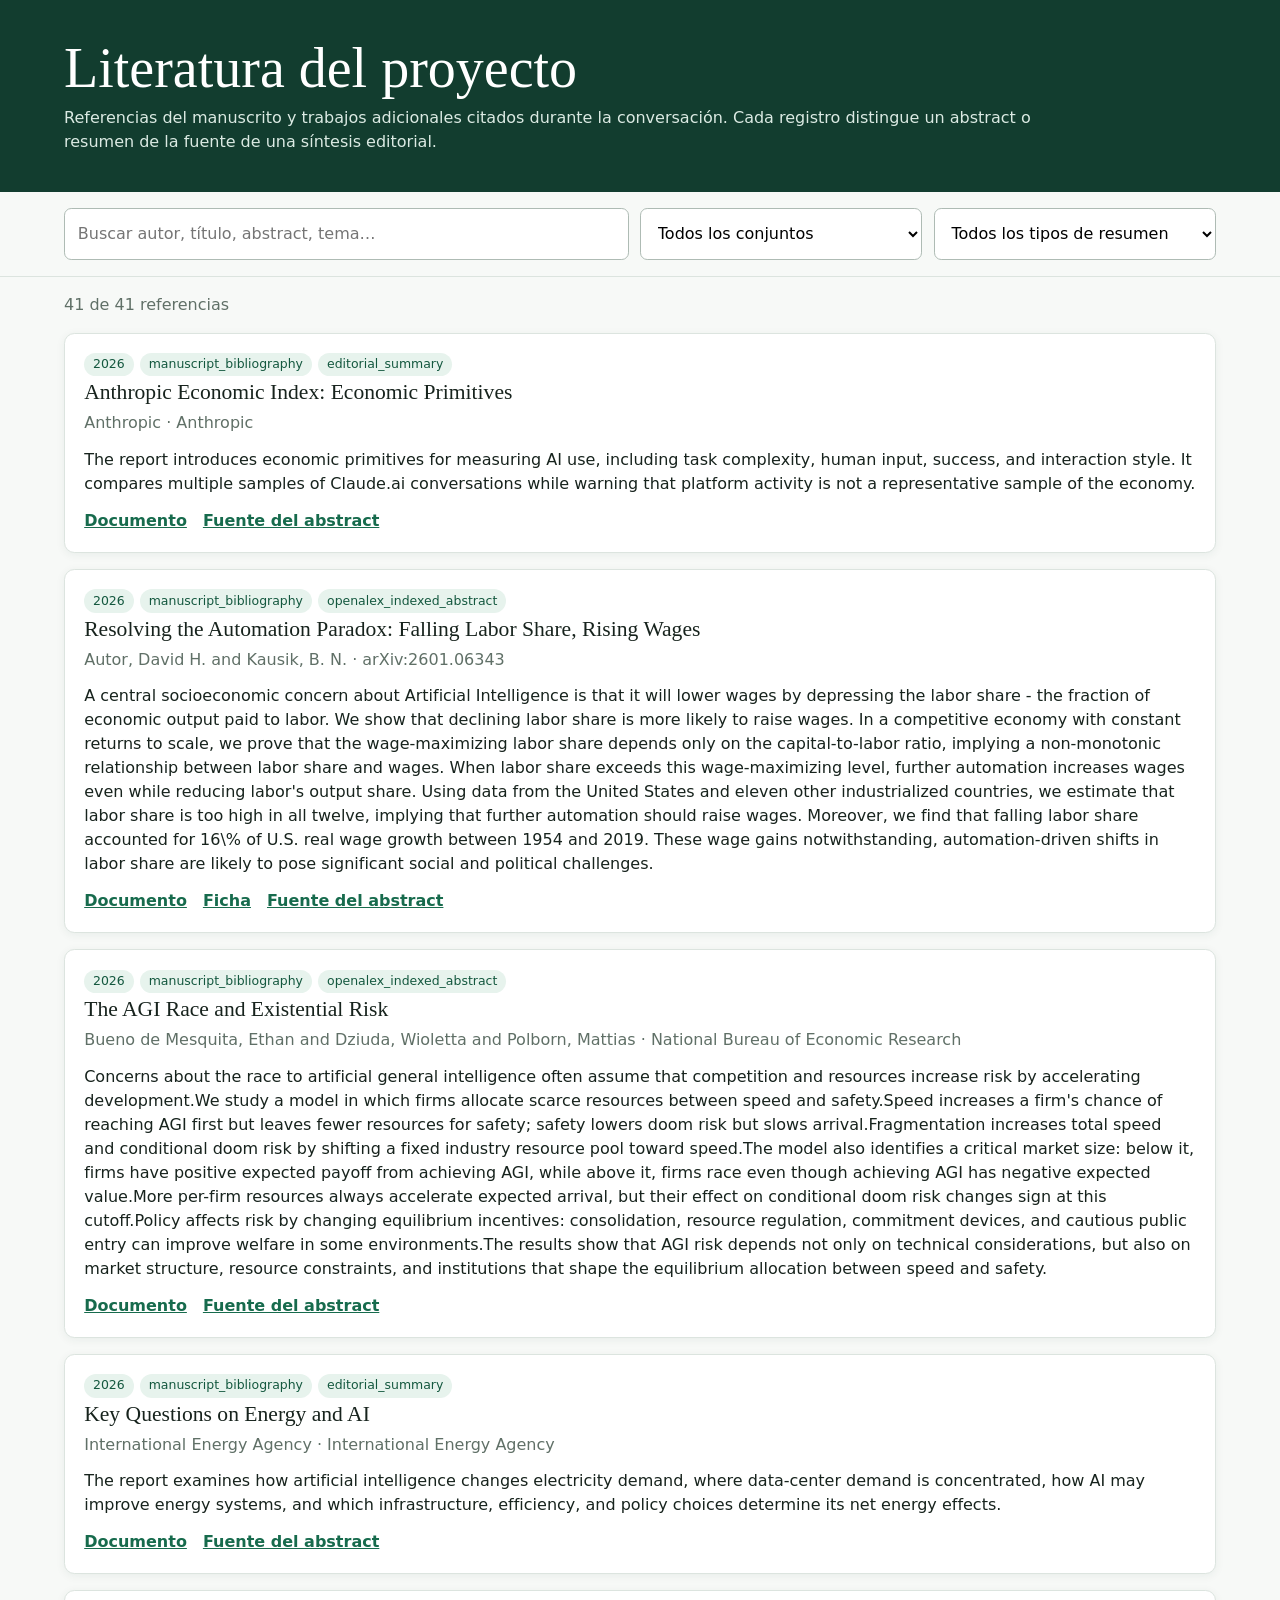
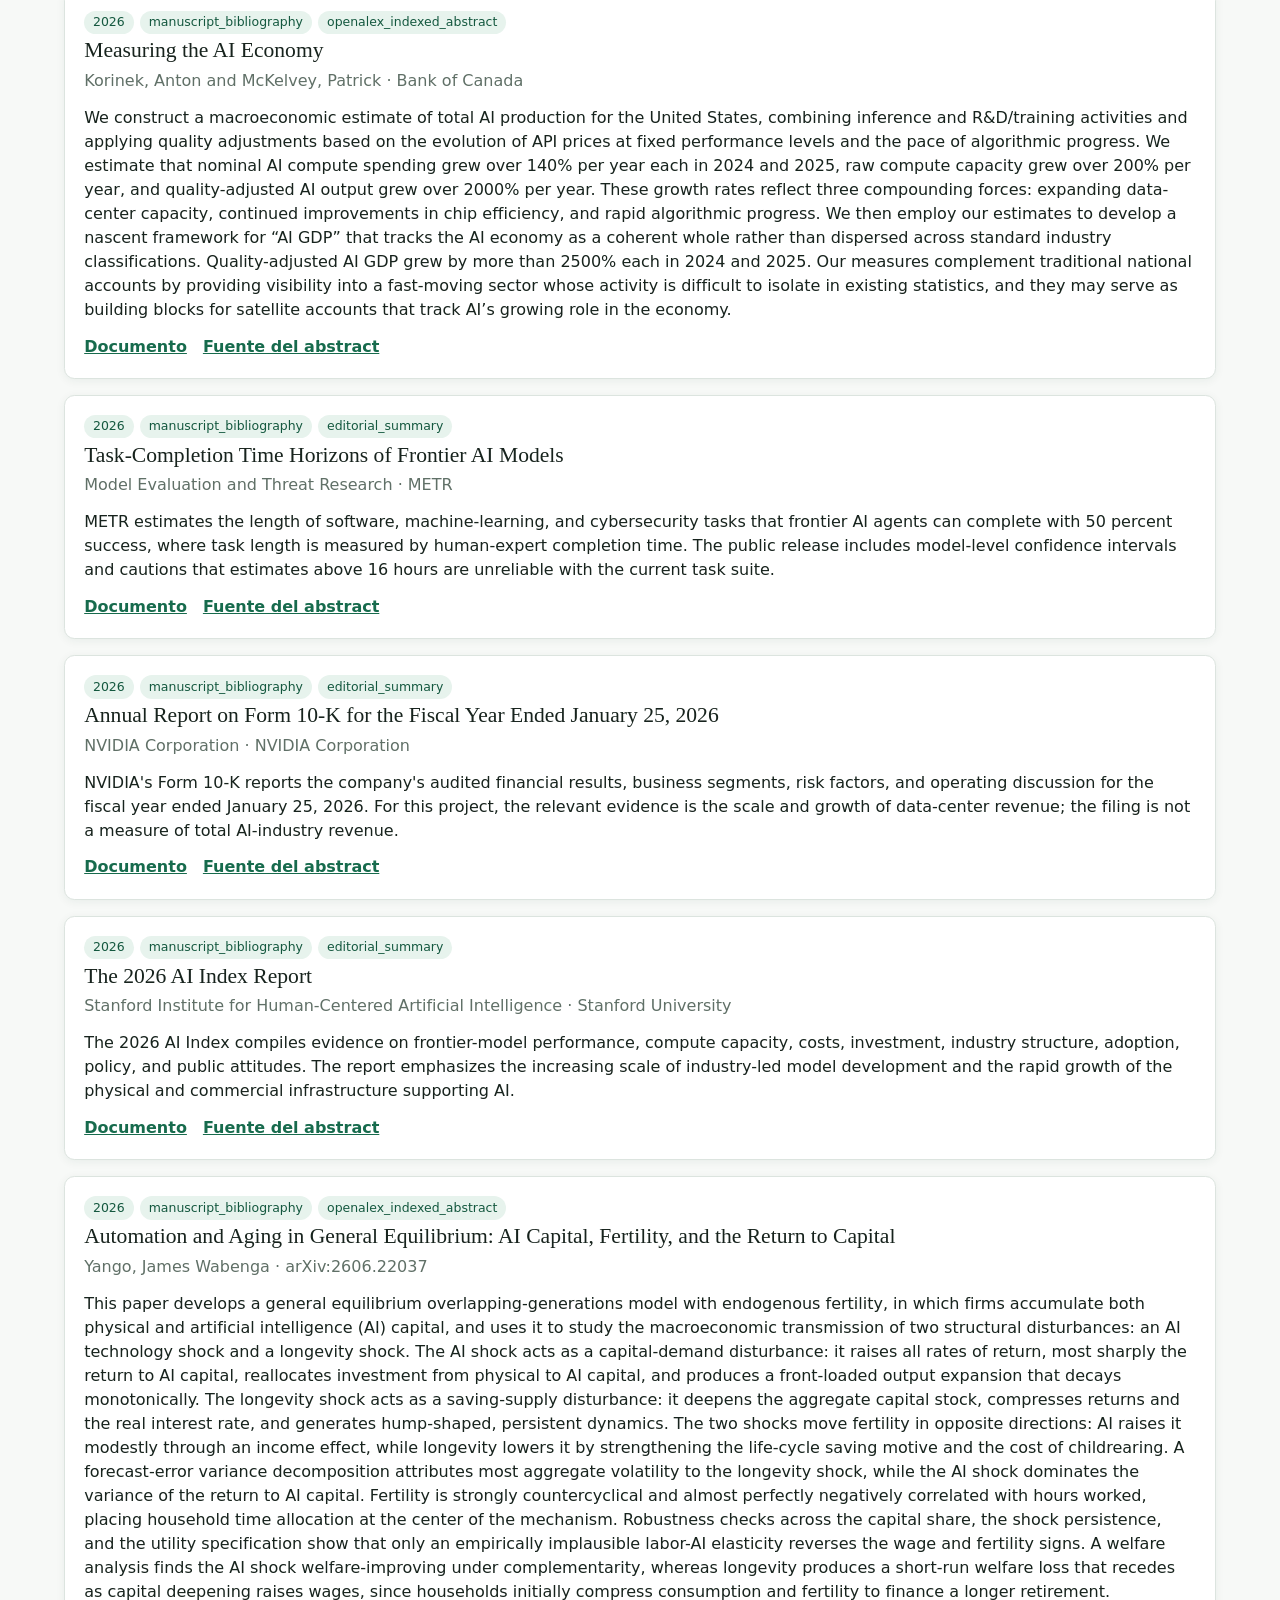
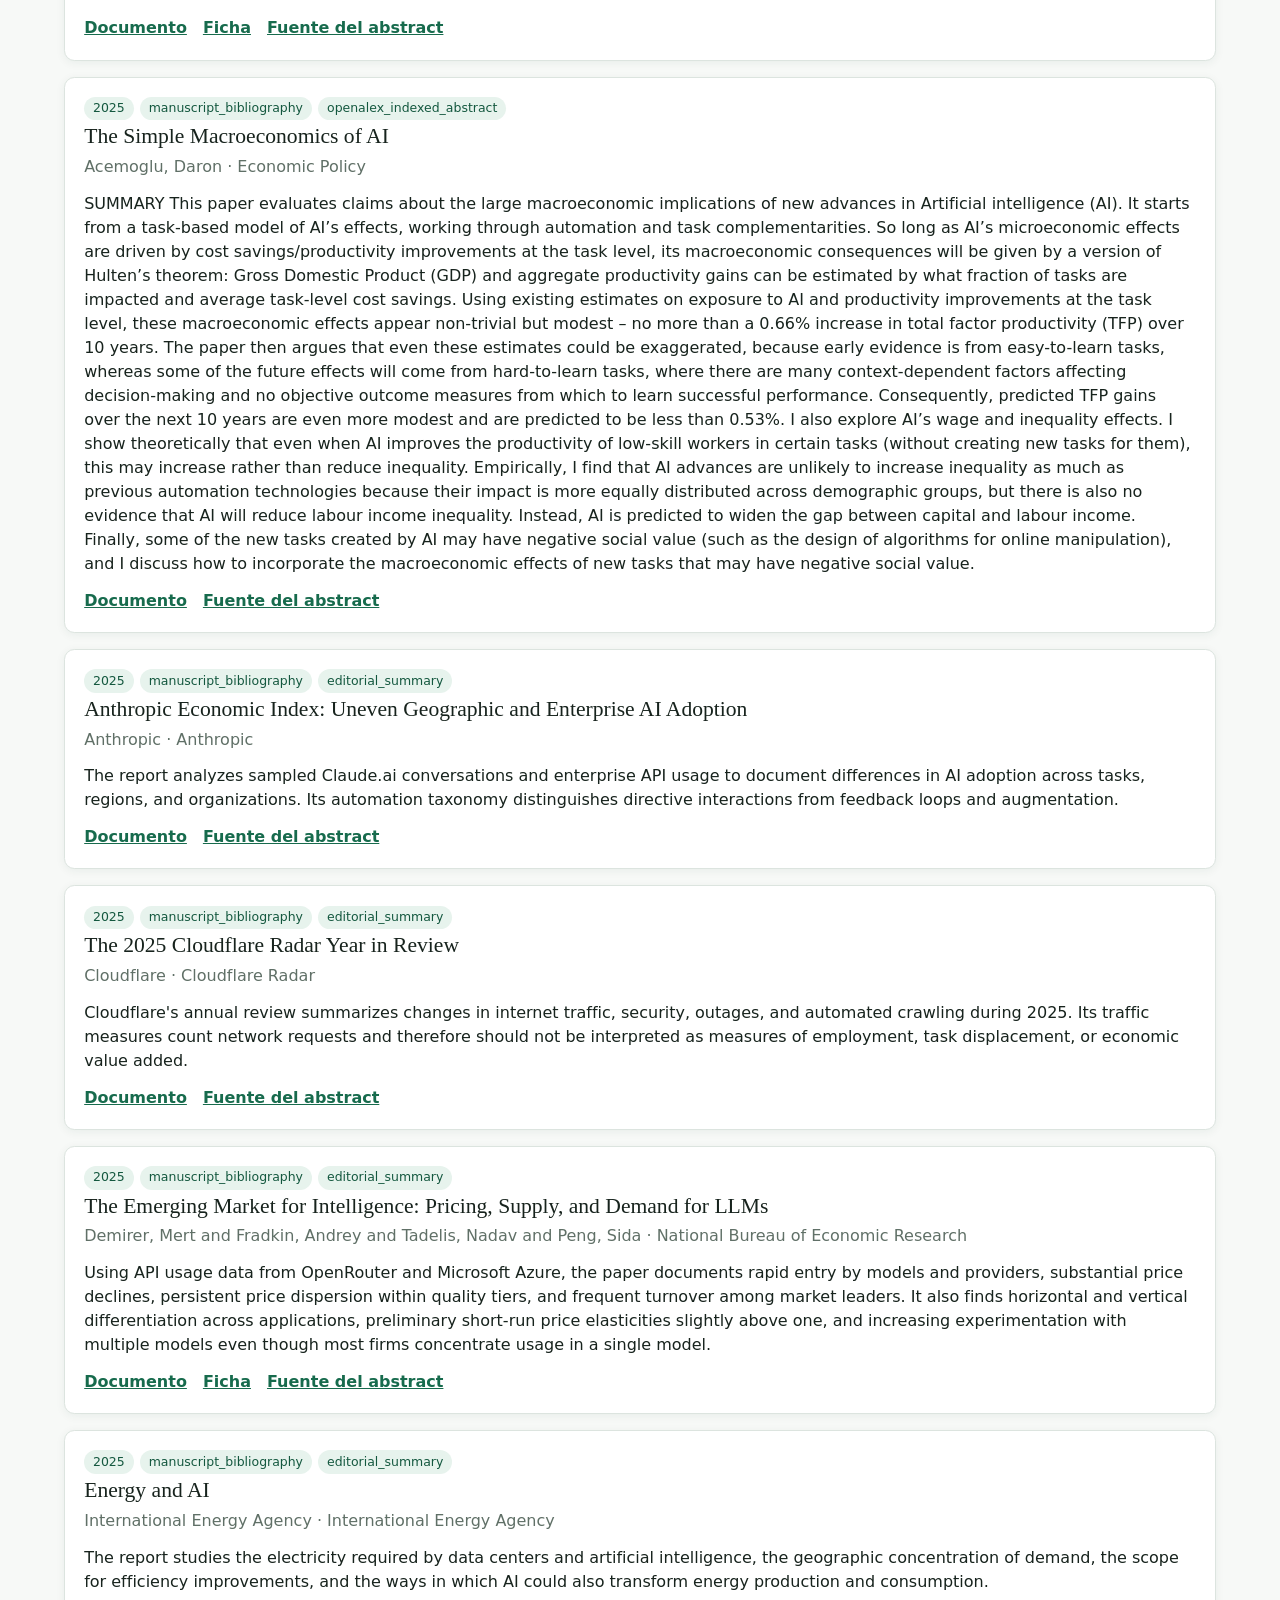
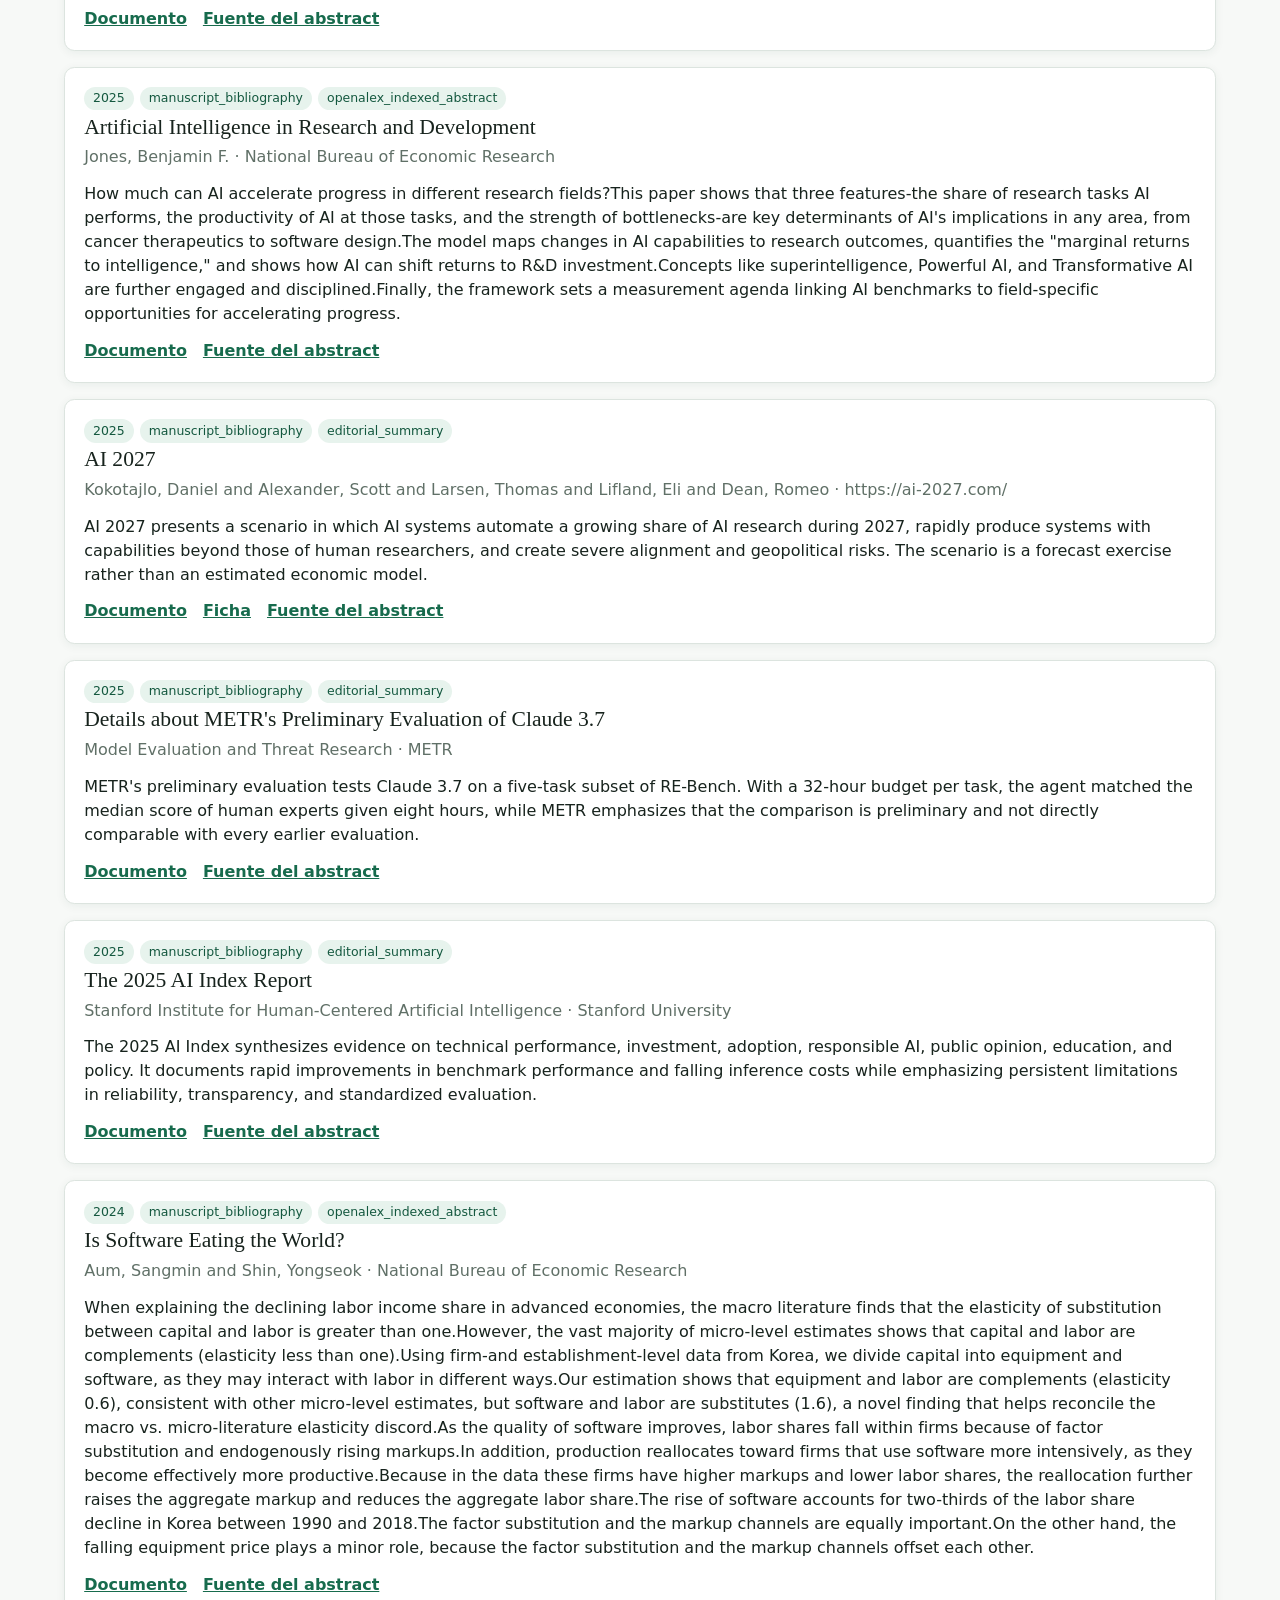
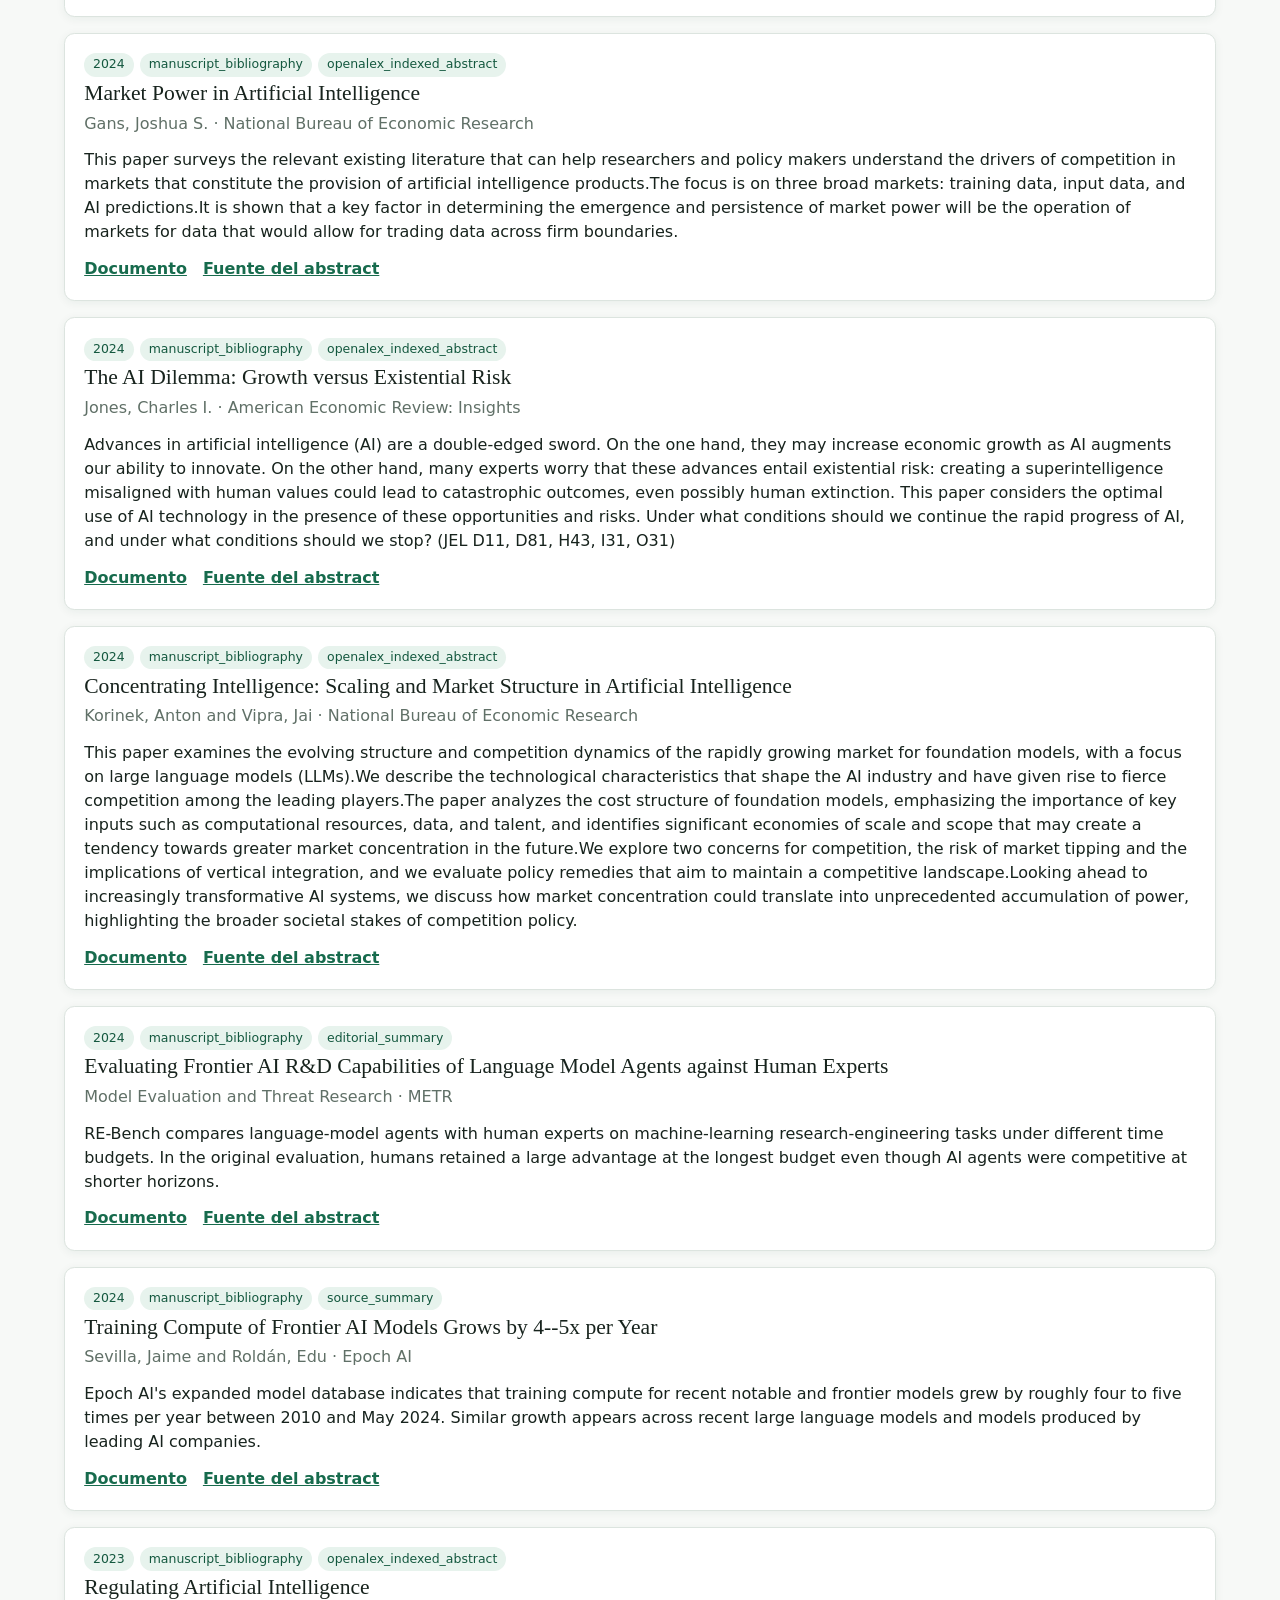
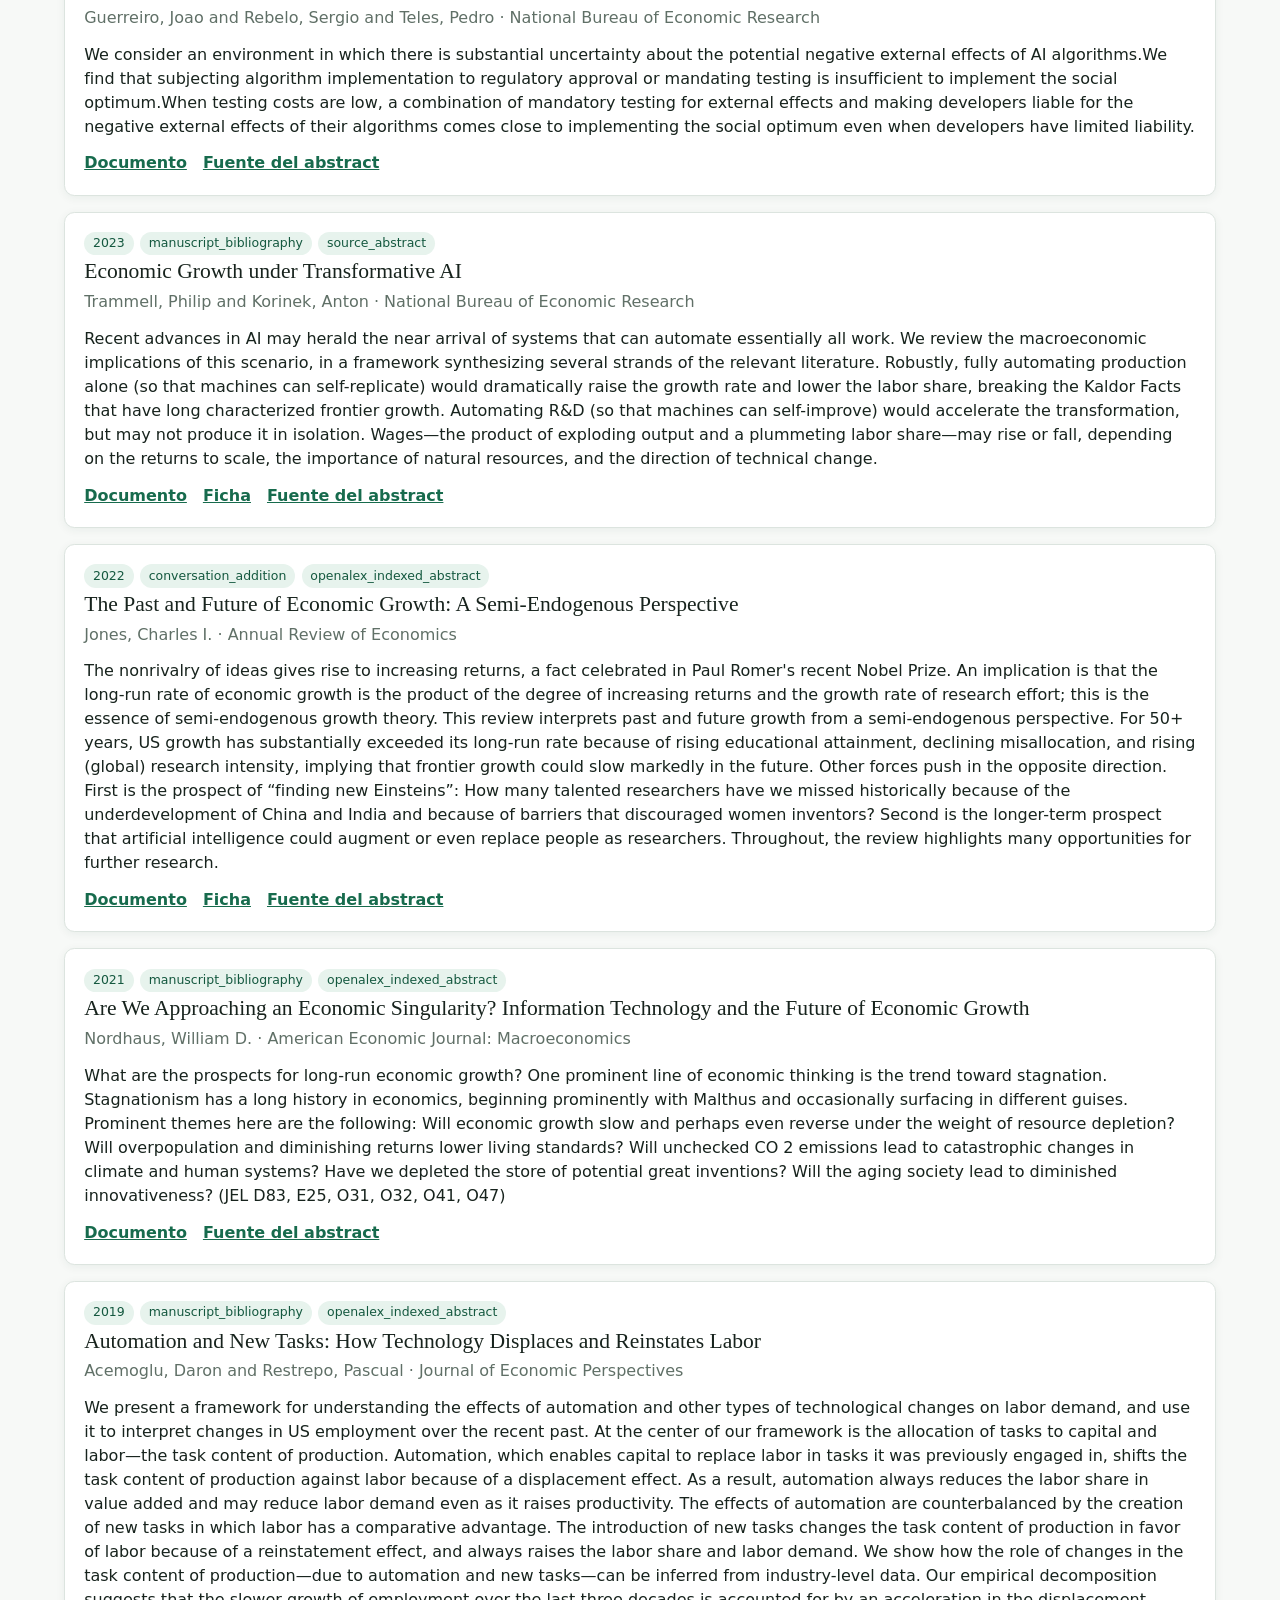
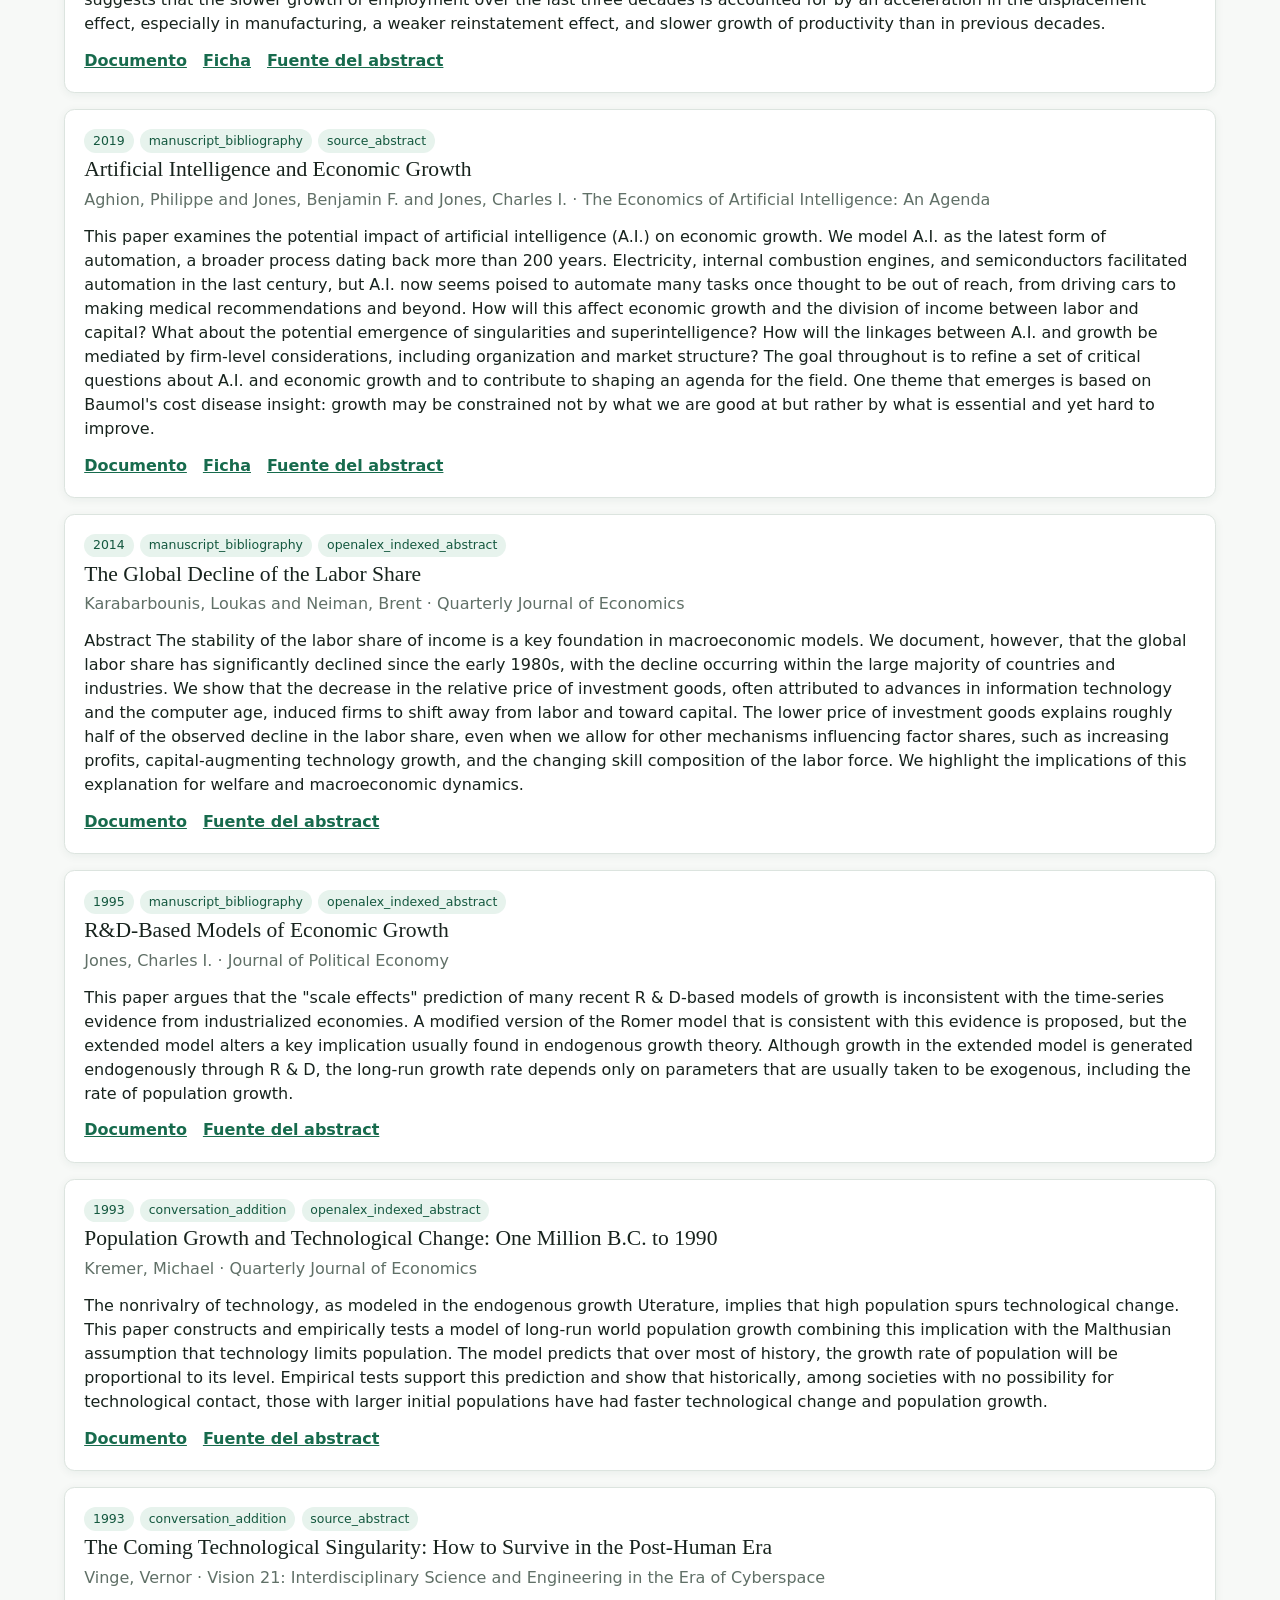
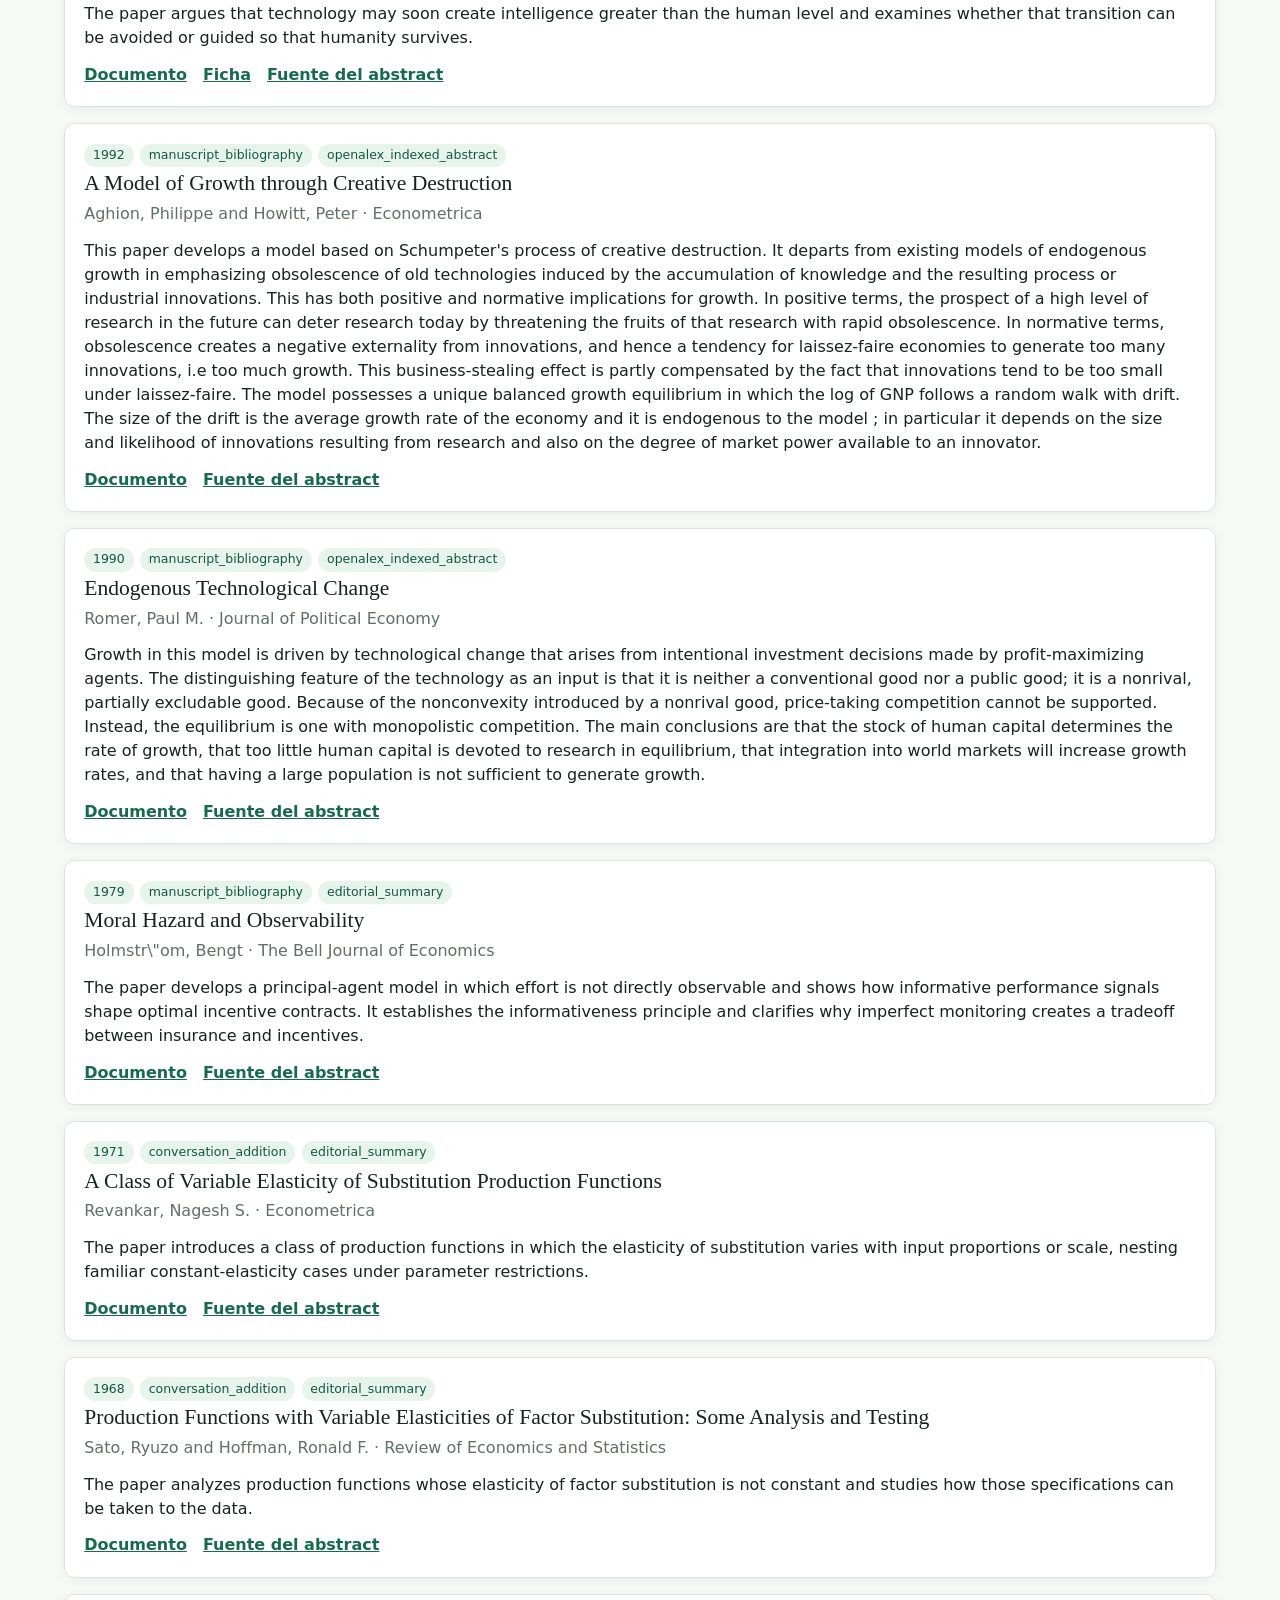
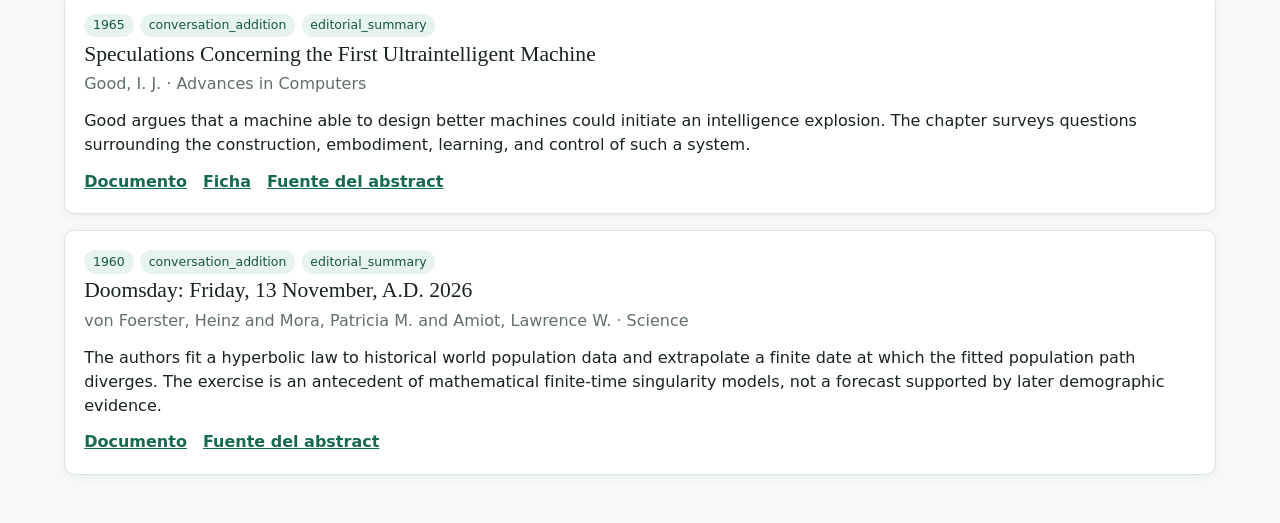
==== commit 17716de5: "Add empirical motivation evidence and figures" ====
--- a/literature/literature_browser.html
+++ b/literature/literature_browser.html
@@ -22,16 +22,16 @@
 @media(max-width:720px){.controls{grid-template-columns:1fr;position:static}}
 </style></head><body><header><h1>Literatura del proyecto</h1>
 <p>Referencias del manuscrito y trabajos adicionales citados durante la conversación.
-Cada registro distingue el abstract recuperado de una fuente del resumen editorial.</p></header>
+Cada registro distingue un abstract o resumen de la fuente de una síntesis editorial.</p></header>
 <section class="controls"><input id="q" type="search" placeholder="Buscar autor, título, abstract, tema…">
 <select id="group"><option value="">Todos los conjuntos</option>
 <option value="manuscript_bibliography">Bibliografía del manuscrito</option>
 <option value="conversation_addition">Adiciones de la conversación</option></select>
 <select id="atype"><option value="">Todos los tipos de resumen</option>
-<option value="abstract">Abstract recuperado</option><option value="editorial_summary">Resumen editorial</option>
+<option value="abstract">Abstract o resumen de la fuente</option><option value="editorial_summary">Resumen editorial</option>
 <option value="unavailable">No disponible</option></select></section>
 <div class="summary" id="summary"></div><main id="results"></main>
-<script>const records=[{"citation_key": "autorkausik2026", "source_group": "manuscript_bibliography", "cited_in_manuscript": "yes", "citation_locations": "sections/02_literature.tex:46; sections/03_toy_model.tex:401", "entry_type": "misc", "authors": "Autor, David H. and Kausik, B. N.", "title": "Resolving the Automation Paradox: Falling Labor Share, Rising Wages", "year": "2026", "venue": "arXiv:2601.06343", "volume": "", "number": "", "pages": "", "doi": "10.48550/arXiv.2601.06343", "document_url": "https://arxiv.org/abs/2601.06343", "landing_page_url": "https://doi.org/10.48550/arXiv.2601.06343", "abstract": "A central socioeconomic concern about Artificial Intelligence is that it will lower wages by depressing the labor share - the fraction of economic output paid to labor. We show that declining labor share is more likely to raise wages. In a competitive economy with constant returns to scale, we prove that the wage-maximizing labor share depends only on the capital-to-labor ratio, implying a non-monotonic relationship between labor share and wages. When labor share exceeds this wage-maximizing level, further automation increases wages even while reducing labor's output share. Using data from the United States and eleven other industrialized countries, we estimate that labor share is too high in all twelve, implying that further automation should raise wages. Moreover, we find that falling labor share accounted for 16\\% of U.S. real wage growth between 1954 and 2019. These wage gains notwithstanding, automation-driven shifts in labor share are likely to pose significant social and political challenges.", "abstract_type": "openalex_indexed_abstract", "abstract_source_url": "https://openalex.org/W7123910272", "metadata_source": "OpenAlex", "verification_status": "doi_metadata_matched", "topics": "", "notes": "", "last_verified": "2026-08-08"}, {"citation_key": "buenodemesquitaetal2026", "source_group": "manuscript_bibliography", "cited_in_manuscript": "no", "citation_locations": "", "entry_type": "techreport", "authors": "Bueno de Mesquita, Ethan and Dziuda, Wioletta and Polborn, Mattias", "title": "The AGI Race and Existential Risk", "year": "2026", "venue": "National Bureau of Economic Research", "volume": "", "number": "35276", "pages": "", "doi": "10.3386/w35276", "document_url": "https://doi.org/10.3386/w35276", "landing_page_url": "https://doi.org/10.3386/w35276", "abstract": "Concerns about the race to artificial general intelligence often assume that competition and resources increase risk by accelerating development.We study a model in which firms allocate scarce resources between speed and safety.Speed increases a firm's chance of reaching AGI first but leaves fewer resources for safety; safety lowers doom risk but slows arrival.Fragmentation increases total speed and conditional doom risk by shifting a fixed industry resource pool toward speed.The model also identifies a critical market size: below it, firms have positive expected payoff from achieving AGI, while above it, firms race even though achieving AGI has negative expected value.More per-firm resources always accelerate expected arrival, but their effect on conditional doom risk changes sign at this cutoff.Policy affects risk by changing equilibrium incentives: consolidation, resource regulation, commitment devices, and cautious public entry can improve welfare in some environments.The results show that AGI risk depends not only on technical considerations, but also on market structure, resource constraints, and institutions that shape the equilibrium allocation between speed and safety.", "abstract_type": "openalex_indexed_abstract", "abstract_source_url": "https://openalex.org/W7162996137", "metadata_source": "OpenAlex", "verification_status": "doi_metadata_matched", "topics": "", "notes": "", "last_verified": "2026-08-08"}, {"citation_key": "iea2026", "source_group": "manuscript_bibliography", "cited_in_manuscript": "yes", "citation_locations": "sections/01_introduction.tex:51", "entry_type": "techreport", "authors": "International Energy Agency", "title": "Key Questions on Energy and AI", "year": "2026", "venue": "International Energy Agency", "volume": "", "number": "", "pages": "", "doi": "", "document_url": "https://www.iea.org/reports/key-questions-on-energy-and-ai", "landing_page_url": "https://www.iea.org/reports/key-questions-on-energy-and-ai", "abstract": "The report examines how artificial intelligence changes electricity demand, where data-center demand is concentrated, how AI may improve energy systems, and which infrastructure, efficiency, and policy choices determine its net energy effects.", "abstract_type": "editorial_summary", "abstract_source_url": "https://www.iea.org/reports/key-questions-on-energy-and-ai", "metadata_source": "International Energy Agency", "verification_status": "official_landing_page", "topics": "", "notes": "", "last_verified": "2026-08-08"}, {"citation_key": "korinekmckelvey2026", "source_group": "manuscript_bibliography", "cited_in_manuscript": "yes", "citation_locations": "sections/02_literature.tex:68; sections/03_toy_model.tex:124", "entry_type": "techreport", "authors": "Korinek, Anton and McKelvey, Patrick", "title": "Measuring the AI Economy", "year": "2026", "venue": "Bank of Canada", "volume": "", "number": "2026-20", "pages": "", "doi": "10.34989/swp-2026-20", "document_url": "https://doi.org/10.34989/swp-2026-20", "landing_page_url": "https://doi.org/10.34989/swp-2026-20", "abstract": "We construct a macroeconomic estimate of total AI production for the United States, combining inference and R&D/training activities and applying quality adjustments based on the evolution of API prices at fixed performance levels and the pace of algorithmic progress. We estimate that nominal AI compute spending grew over 140% per year each in 2024 and 2025, raw compute capacity grew over 200% per year, and quality-adjusted AI output grew over 2000% per year. These growth rates reflect three compounding forces: expanding data-center capacity, continued improvements in chip efficiency, and rapid algorithmic progress. We then employ our estimates to develop a nascent framework for “AI GDP” that tracks the AI economy as a coherent whole rather than dispersed across standard industry classifications. Quality-adjusted AI GDP grew by more than 2500% each in 2024 and 2025. Our measures complement traditional national accounts by providing visibility into a fast-moving sector whose activity is difficult to isolate in existing statistics, and they may serve as building blocks for satellite accounts that track AI’s growing role in the economy.", "abstract_type": "openalex_indexed_abstract", "abstract_source_url": "https://openalex.org/W7165191754", "metadata_source": "OpenAlex", "verification_status": "doi_metadata_matched", "topics": "", "notes": "", "last_verified": "2026-08-08"}, {"citation_key": "nvidia2026", "source_group": "manuscript_bibliography", "cited_in_manuscript": "yes", "citation_locations": "sections/01_introduction.tex:58", "entry_type": "techreport", "authors": "NVIDIA Corporation", "title": "Annual Report on Form 10-K for the Fiscal Year Ended January 25, 2026", "year": "2026", "venue": "NVIDIA Corporation", "volume": "", "number": "", "pages": "", "doi": "", "document_url": "https://www.sec.gov/Archives/edgar/data/1045810/000104581026000021/nvda-20260125.htm", "landing_page_url": "https://www.sec.gov/Archives/edgar/data/1045810/000104581026000021/nvda-20260125.htm", "abstract": "NVIDIA's Form 10-K reports the company's audited financial results, business segments, risk factors, and operating discussion for the fiscal year ended January 25, 2026. For this project, the relevant evidence is the scale and growth of data-center revenue; the filing is not a measure of total AI-industry revenue.", "abstract_type": "editorial_summary", "abstract_source_url": "https://www.sec.gov/Archives/edgar/data/1045810/000104581026000021/nvda-20260125.htm", "metadata_source": "U.S. SEC", "verification_status": "official_filing", "topics": "", "notes": "", "last_verified": "2026-08-08"}, {"citation_key": "stanfordaiindex2026", "source_group": "manuscript_bibliography", "cited_in_manuscript": "yes", "citation_locations": "sections/01_introduction.tex:31; sections/01_introduction.tex:63", "entry_type": "techreport", "authors": "Stanford Institute for Human-Centered Artificial Intelligence", "title": "The 2026 AI Index Report", "year": "2026", "venue": "Stanford University", "volume": "", "number": "", "pages": "", "doi": "", "document_url": "https://hai.stanford.edu/ai-index/2026-ai-index-report", "landing_page_url": "https://hai.stanford.edu/ai-index/2026-ai-index-report", "abstract": "The 2026 AI Index compiles evidence on frontier-model performance, compute capacity, costs, investment, industry structure, adoption, policy, and public attitudes. The report emphasizes the increasing scale of industry-led model development and the rapid growth of the physical and commercial infrastructure supporting AI.", "abstract_type": "editorial_summary", "abstract_source_url": "https://hai.stanford.edu/ai-index/2026-ai-index-report", "metadata_source": "Stanford HAI", "verification_status": "official_landing_page", "topics": "", "notes": "", "last_verified": "2026-08-08"}, {"citation_key": "yango2026", "source_group": "manuscript_bibliography", "cited_in_manuscript": "yes", "citation_locations": "sections/02_literature.tex:48; sections/03_toy_model.tex:399", "entry_type": "misc", "authors": "Yango, James Wabenga", "title": "Automation and Aging in General Equilibrium: AI Capital, Fertility, and the Return to Capital", "year": "2026", "venue": "arXiv:2606.22037", "volume": "", "number": "", "pages": "", "doi": "10.48550/arXiv.2606.22037", "document_url": "https://arxiv.org/abs/2606.22037", "landing_page_url": "https://doi.org/10.48550/arXiv.2606.22037", "abstract": "This paper develops a general equilibrium overlapping-generations model with endogenous fertility, in which firms accumulate both physical and artificial intelligence (AI) capital, and uses it to study the macroeconomic transmission of two structural disturbances: an AI technology shock and a longevity shock. The AI shock acts as a capital-demand disturbance: it raises all rates of return, most sharply the return to AI capital, reallocates investment from physical to AI capital, and produces a front-loaded output expansion that decays monotonically. The longevity shock acts as a saving-supply disturbance: it deepens the aggregate capital stock, compresses returns and the real interest rate, and generates hump-shaped, persistent dynamics. The two shocks move fertility in opposite directions: AI raises it modestly through an income effect, while longevity lowers it by strengthening the life-cycle saving motive and the cost of childrearing. A forecast-error variance decomposition attributes most aggregate volatility to the longevity shock, while the AI shock dominates the variance of the return to AI capital. Fertility is strongly countercyclical and almost perfectly negatively correlated with hours worked, placing household time allocation at the center of the mechanism. Robustness checks across the capital share, the shock persistence, and the utility specification show that only an empirically implausible labor-AI elasticity reverses the wage and fertility signs. A welfare analysis finds the AI shock welfare-improving under complementarity, whereas longevity produces a short-run welfare loss that recedes as capital deepening raises wages, since households initially compress consumption and fertility to finance a longer retirement.", "abstract_type": "openalex_indexed_abstract", "abstract_source_url": "https://openalex.org/W7165684671", "metadata_source": "OpenAlex", "verification_status": "doi_metadata_matched", "topics": "", "notes": "", "last_verified": "2026-08-08"}, {"citation_key": "acemoglu2025", "source_group": "manuscript_bibliography", "cited_in_manuscript": "yes", "citation_locations": "sections/02_literature.tex:19; sections/02_literature.tex:75; sections/04_task_extension.tex:11", "entry_type": "article", "authors": "Acemoglu, Daron", "title": "The Simple Macroeconomics of AI", "year": "2025", "venue": "Economic Policy", "volume": "40", "number": "121", "pages": "13--58", "doi": "10.1093/epolic/eiae042", "document_url": "https://doi.org/10.1093/epolic/eiae042", "landing_page_url": "https://doi.org/10.1093/epolic/eiae042", "abstract": "SUMMARY This paper evaluates claims about the large macroeconomic implications of new advances in Artificial intelligence (AI). It starts from a task-based model of AI’s effects, working through automation and task complementarities. So long as AI’s microeconomic effects are driven by cost savings/productivity improvements at the task level, its macroeconomic consequences will be given by a version of Hulten’s theorem: Gross Domestic Product (GDP) and aggregate productivity gains can be estimated by what fraction of tasks are impacted and average task-level cost savings. Using existing estimates on exposure to AI and productivity improvements at the task level, these macroeconomic effects appear non-trivial but modest – no more than a 0.66% increase in total factor productivity (TFP) over 10 years. The paper then argues that even these estimates could be exaggerated, because early evidence is from easy-to-learn tasks, whereas some of the future effects will come from hard-to-learn tasks, where there are many context-dependent factors affecting decision-making and no objective outcome measures from which to learn successful performance. Consequently, predicted TFP gains over the next 10 years are even more modest and are predicted to be less than 0.53%. I also explore AI’s wage and inequality effects. I show theoretically that even when AI improves the productivity of low-skill workers in certain tasks (without creating new tasks for them), this may increase rather than reduce inequality. Empirically, I find that AI advances are unlikely to increase inequality as much as previous automation technologies because their impact is more equally distributed across demographic groups, but there is also no evidence that AI will reduce labour income inequality. Instead, AI is predicted to widen the gap between capital and labour income. Finally, some of the new tasks created by AI may have negative social value (such as the design of algorithms for online manipulation), and I discuss how to incorporate the macroeconomic effects of new tasks that may have negative social value.", "abstract_type": "openalex_indexed_abstract", "abstract_source_url": "https://openalex.org/W4401405116", "metadata_source": "OpenAlex", "verification_status": "doi_metadata_matched", "topics": "", "notes": "", "last_verified": "2026-08-08"}, {"citation_key": "demireretal2025", "source_group": "manuscript_bibliography", "cited_in_manuscript": "yes", "citation_locations": "sections/02_literature.tex:70; sections/02_literature.tex:84; sections/03_toy_model.tex:126", "entry_type": "techreport", "authors": "Demirer, Mert and Fradkin, Andrey and Tadelis, Nadav and Peng, Sida", "title": "The Emerging Market for Intelligence: Pricing, Supply, and Demand for LLMs", "year": "2025", "venue": "National Bureau of Economic Research", "volume": "", "number": "34608", "pages": "", "doi": "10.3386/w34608", "document_url": "https://www.nber.org/system/files/working_papers/w34608/w34608.pdf", "landing_page_url": "https://www.nber.org/papers/w34608", "abstract": "Using API usage data from OpenRouter and Microsoft Azure, the paper documents rapid entry by models and providers, substantial price declines, persistent price dispersion within quality tiers, and frequent turnover among market leaders. It also finds horizontal and vertical differentiation across applications, preliminary short-run price elasticities slightly above one, and increasing experimentation with multiple models even though most firms concentrate usage in a single model.", "abstract_type": "editorial_summary", "abstract_source_url": "https://www.nber.org/papers/w34608", "metadata_source": "NBER", "verification_status": "official_landing_page", "topics": "", "notes": "", "last_verified": "2026-08-08"}, {"citation_key": "jones2025rd", "source_group": "manuscript_bibliography", "cited_in_manuscript": "yes", "citation_locations": "sections/02_literature.tex:25; sections/04_task_extension.tex:11; sections/05_numerical_experiments.tex:297", "entry_type": "techreport", "authors": "Jones, Benjamin F.", "title": "Artificial Intelligence in Research and Development", "year": "2025", "venue": "National Bureau of Economic Research", "volume": "", "number": "34312", "pages": "", "doi": "10.3386/w34312", "document_url": "https://doi.org/10.3386/w34312", "landing_page_url": "https://doi.org/10.3386/w34312", "abstract": "How much can AI accelerate progress in different research fields?This paper shows that three features-the share of research tasks AI performs, the productivity of AI at those tasks, and the strength of bottlenecks-are key determinants of AI's implications in any area, from cancer therapeutics to software design.The model maps changes in AI capabilities to research outcomes, quantifies the \"marginal returns to intelligence,\" and shows how AI can shift returns to R&D investment.Concepts like superintelligence, Powerful AI, and Transformative AI are further engaged and disciplined.Finally, the framework sets a measurement agenda linking AI benchmarks to field-specific opportunities for accelerating progress.", "abstract_type": "openalex_indexed_abstract", "abstract_source_url": "https://openalex.org/W4414867103", "metadata_source": "OpenAlex", "verification_status": "doi_metadata_matched", "topics": "", "notes": "", "last_verified": "2026-08-08"}, {"citation_key": "kokotajlo2025", "source_group": "manuscript_bibliography", "cited_in_manuscript": "yes", "citation_locations": "sections/01_introduction.tex:135", "entry_type": "misc", "authors": "Kokotajlo, Daniel and Alexander, Scott and Larsen, Thomas and Lifland, Eli and Dean, Romeo", "title": "AI 2027", "year": "2025", "venue": "https://ai-2027.com/", "volume": "", "number": "", "pages": "", "doi": "", "document_url": "https://ai-2027.com/scenario.pdf", "landing_page_url": "https://ai-2027.com/", "abstract": "AI 2027 presents a scenario in which AI systems automate a growing share of AI research during 2027, rapidly produce systems with capabilities beyond those of human researchers, and create severe alignment and geopolitical risks. The scenario is a forecast exercise rather than an estimated economic model.", "abstract_type": "editorial_summary", "abstract_source_url": "https://ai-2027.com/summary", "metadata_source": "AI 2027", "verification_status": "official_landing_page", "topics": "", "notes": "Scenario forecast published April 3, 2025", "last_verified": "2026-08-08"}, {"citation_key": "stanfordaiindex2025", "source_group": "manuscript_bibliography", "cited_in_manuscript": "yes", "citation_locations": "sections/01_introduction.tex:41", "entry_type": "techreport", "authors": "Stanford Institute for Human-Centered Artificial Intelligence", "title": "The 2025 AI Index Report", "year": "2025", "venue": "Stanford University", "volume": "", "number": "", "pages": "", "doi": "", "document_url": "https://hai.stanford.edu/ai-index/2025-ai-index-report", "landing_page_url": "https://hai.stanford.edu/ai-index/2025-ai-index-report", "abstract": "The 2025 AI Index synthesizes evidence on technical performance, investment, adoption, responsible AI, public opinion, education, and policy. It documents rapid improvements in benchmark performance and falling inference costs while emphasizing persistent limitations in reliability, transparency, and standardized evaluation.", "abstract_type": "editorial_summary", "abstract_source_url": "https://hai.stanford.edu/ai-index/2025-ai-index-report", "metadata_source": "Stanford HAI", "verification_status": "official_landing_page", "topics": "", "notes": "", "last_verified": "2026-08-08"}, {"citation_key": "aumshin2024", "source_group": "manuscript_bibliography", "cited_in_manuscript": "yes", "citation_locations": "sections/02_literature.tex:41; sections/05_numerical_experiments.tex:100", "entry_type": "techreport", "authors": "Aum, Sangmin and Shin, Yongseok", "title": "Is Software Eating the World?", "year": "2024", "venue": "National Bureau of Economic Research", "volume": "", "number": "32591", "pages": "", "doi": "10.3386/w32591", "document_url": "https://doi.org/10.3386/w32591", "landing_page_url": "https://doi.org/10.3386/w32591", "abstract": "When explaining the declining labor income share in advanced economies, the macro literature finds that the elasticity of substitution between capital and labor is greater than one.However, the vast majority of micro-level estimates shows that capital and labor are complements (elasticity less than one).Using firm-and establishment-level data from Korea, we divide capital into equipment and software, as they may interact with labor in different ways.Our estimation shows that equipment and labor are complements (elasticity 0.6), consistent with other micro-level estimates, but software and labor are substitutes (1.6), a novel finding that helps reconcile the macro vs. micro-literature elasticity discord.As the quality of software improves, labor shares fall within firms because of factor substitution and endogenously rising markups.In addition, production reallocates toward firms that use software more intensively, as they become effectively more productive.Because in the data these firms have higher markups and lower labor shares, the reallocation further raises the aggregate markup and reduces the aggregate labor share.The rise of software accounts for two-thirds of the labor share decline in Korea between 1990 and 2018.The factor substitution and the markup channels are equally important.On the other hand, the falling equipment price plays a minor role, because the factor substitution and the markup channels offset each other.", "abstract_type": "openalex_indexed_abstract", "abstract_source_url": "https://openalex.org/W4399990048", "metadata_source": "OpenAlex", "verification_status": "doi_metadata_matched", "topics": "", "notes": "", "last_verified": "2026-08-08"}, {"citation_key": "gans2024", "source_group": "manuscript_bibliography", "cited_in_manuscript": "yes", "citation_locations": "sections/01_introduction.tex:142; sections/02_literature.tex:82", "entry_type": "techreport", "authors": "Gans, Joshua S.", "title": "Market Power in Artificial Intelligence", "year": "2024", "venue": "National Bureau of Economic Research", "volume": "", "number": "32270", "pages": "", "doi": "10.3386/w32270", "document_url": "https://doi.org/10.3386/w32270", "landing_page_url": "https://doi.org/10.3386/w32270", "abstract": "This paper surveys the relevant existing literature that can help researchers and policy makers understand the drivers of competition in markets that constitute the provision of artificial intelligence products.The focus is on three broad markets: training data, input data, and AI predictions.It is shown that a key factor in determining the emergence and persistence of market power will be the operation of markets for data that would allow for trading data across firm boundaries.", "abstract_type": "openalex_indexed_abstract", "abstract_source_url": "https://openalex.org/W4393359008", "metadata_source": "OpenAlex", "verification_status": "doi_metadata_matched", "topics": "", "notes": "", "last_verified": "2026-08-08"}, {"citation_key": "jones2024", "source_group": "manuscript_bibliography", "cited_in_manuscript": "no", "citation_locations": "", "entry_type": "article", "authors": "Jones, Charles I.", "title": "The AI Dilemma: Growth versus Existential Risk", "year": "2024", "venue": "American Economic Review: Insights", "volume": "6", "number": "4", "pages": "575--590", "doi": "10.1257/aeri.20230570", "document_url": "https://doi.org/10.1257/aeri.20230570", "landing_page_url": "https://doi.org/10.1257/aeri.20230570", "abstract": "Advances in artificial intelligence (AI) are a double-edged sword. On the one hand, they may increase economic growth as AI augments our ability to innovate. On the other hand, many experts worry that these advances entail existential risk: creating a superintelligence misaligned with human values could lead to catastrophic outcomes, even possibly human extinction. This paper considers the optimal use of AI technology in the presence of these opportunities and risks. Under what conditions should we continue the rapid progress of AI, and under what conditions should we stop? (JEL D11, D81, H43, I31, O31)", "abstract_type": "openalex_indexed_abstract", "abstract_source_url": "https://openalex.org/W4404713054", "metadata_source": "OpenAlex", "verification_status": "doi_metadata_matched", "topics": "", "notes": "", "last_verified": "2026-08-08"}, {"citation_key": "korinekvipra2025", "source_group": "manuscript_bibliography", "cited_in_manuscript": "yes", "citation_locations": "sections/01_introduction.tex:142; sections/02_literature.tex:81", "entry_type": "techreport", "authors": "Korinek, Anton and Vipra, Jai", "title": "Concentrating Intelligence: Scaling and Market Structure in Artificial Intelligence", "year": "2024", "venue": "National Bureau of Economic Research", "volume": "", "number": "33139", "pages": "", "doi": "10.3386/w33139", "document_url": "https://doi.org/10.3386/w33139", "landing_page_url": "https://doi.org/10.3386/w33139", "abstract": "This paper examines the evolving structure and competition dynamics of the rapidly growing market for foundation models, with a focus on large language models (LLMs).We describe the technological characteristics that shape the AI industry and have given rise to fierce competition among the leading players.The paper analyzes the cost structure of foundation models, emphasizing the importance of key inputs such as computational resources, data, and talent, and identifies significant economies of scale and scope that may create a tendency towards greater market concentration in the future.We explore two concerns for competition, the risk of market tipping and the implications of vertical integration, and we evaluate policy remedies that aim to maintain a competitive landscape.Looking ahead to increasingly transformative AI systems, we discuss how market concentration could translate into unprecedented accumulation of power, highlighting the broader societal stakes of competition policy.", "abstract_type": "openalex_indexed_abstract", "abstract_source_url": "https://openalex.org/W4404233233", "metadata_source": "OpenAlex", "verification_status": "doi_metadata_matched", "topics": "", "notes": "Published in Economic Policy, 2025", "last_verified": "2026-08-08"}, {"citation_key": "sevillaroldan2024", "source_group": "manuscript_bibliography", "cited_in_manuscript": "yes", "citation_locations": "sections/01_introduction.tex:28", "entry_type": "misc", "authors": "Sevilla, Jaime and Roldán, Edu", "title": "Training Compute of Frontier AI Models Grows by 4--5x per Year", "year": "2024", "venue": "Epoch AI", "volume": "", "number": "", "pages": "", "doi": "", "document_url": "https://epoch.ai/publications/training-compute-of-frontier-ai-models-grows-by-4-5x-per-year", "landing_page_url": "https://epoch.ai/publications/training-compute-of-frontier-ai-models-grows-by-4-5x-per-year", "abstract": "Epoch AI's expanded model database indicates that training compute for recent notable and frontier models grew by roughly four to five times per year between 2010 and May 2024. Similar growth appears across recent large language models and models produced by leading AI companies.", "abstract_type": "source_summary", "abstract_source_url": "https://epoch.ai/publications/training-compute-of-frontier-ai-models-grows-by-4-5x-per-year", "metadata_source": "Epoch AI", "verification_status": "official_landing_page", "topics": "", "notes": "", "last_verified": "2026-08-08"}, {"citation_key": "guerreiroetal2023", "source_group": "manuscript_bibliography", "cited_in_manuscript": "no", "citation_locations": "", "entry_type": "techreport", "authors": "Guerreiro, Joao and Rebelo, Sergio and Teles, Pedro", "title": "Regulating Artificial Intelligence", "year": "2023", "venue": "National Bureau of Economic Research", "volume": "", "number": "31921", "pages": "", "doi": "10.3386/w31921", "document_url": "https://doi.org/10.3386/w31921", "landing_page_url": "https://doi.org/10.3386/w31921", "abstract": "We consider an environment in which there is substantial uncertainty about the potential negative external effects of AI algorithms.We find that subjecting algorithm implementation to regulatory approval or mandating testing is insufficient to implement the social optimum.When testing costs are low, a combination of mandatory testing for external effects and making developers liable for the negative external effects of their algorithms comes close to implementing the social optimum even when developers have limited liability.", "abstract_type": "openalex_indexed_abstract", "abstract_source_url": "https://openalex.org/W4389323839", "metadata_source": "OpenAlex", "verification_status": "doi_metadata_matched", "topics": "", "notes": "Revised May 2026", "last_verified": "2026-08-08"}, {"citation_key": "trammellkorinek2023", "source_group": "manuscript_bibliography", "cited_in_manuscript": "yes", "citation_locations": "sections/02_literature.tex:23; sections/02_literature.tex:52; sections/05_numerical_experiments.tex:297", "entry_type": "techreport", "authors": "Trammell, Philip and Korinek, Anton", "title": "Economic Growth under Transformative AI", "year": "2023", "venue": "National Bureau of Economic Research", "volume": "", "number": "31815", "pages": "", "doi": "10.3386/w31815", "document_url": "https://www.nber.org/system/files/working_papers/w31815/w31815.pdf", "landing_page_url": "https://www.nber.org/papers/w31815", "abstract": "Recent advances in AI may herald the near arrival of systems that can automate essentially all work. We review the macroeconomic implications of this scenario, in a framework synthesizing several strands of the relevant literature. Robustly, fully automating production alone (so that machines can self-replicate) would dramatically raise the growth rate and lower the labor share, breaking the Kaldor Facts that have long characterized frontier growth. Automating R&D (so that machines can self-improve) would accelerate the transformation, but may not produce it in isolation. Wages—the product of exploding output and a plummeting labor share—may rise or fall, depending on the returns to scale, the importance of natural resources, and the direction of technical change.", "abstract_type": "source_abstract", "abstract_source_url": "https://www.nber.org/papers/w31815", "metadata_source": "NBER", "verification_status": "official_landing_page", "topics": "", "notes": "Revised April 2026", "last_verified": "2026-08-08"}, {"citation_key": "jones2022semiendogenous", "source_group": "conversation_addition", "cited_in_manuscript": "no", "citation_locations": "", "entry_type": "article", "authors": "Jones, Charles I.", "title": "The Past and Future of Economic Growth: A Semi-Endogenous Perspective", "year": "2022", "venue": "Annual Review of Economics", "volume": "14", "number": "", "pages": "125--152", "doi": "10.1146/annurev-economics-080521-012458", "document_url": "https://web.stanford.edu/~chadj/annualreview.pdf", "landing_page_url": "https://www.annualreviews.org/content/journals/10.1146/annurev-economics-080521-012458", "abstract": "The nonrivalry of ideas gives rise to increasing returns, a fact celebrated in Paul Romer's recent Nobel Prize. An implication is that the long-run rate of economic growth is the product of the degree of increasing returns and the growth rate of research effort; this is the essence of semi-endogenous growth theory. This review interprets past and future growth from a semi-endogenous perspective. For 50+ years, US growth has substantially exceeded its long-run rate because of rising educational attainment, declining misallocation, and rising (global) research intensity, implying that frontier growth could slow markedly in the future. Other forces push in the opposite direction. First is the prospect of “finding new Einsteins”: How many talented researchers have we missed historically because of the underdevelopment of China and India and because of barriers that discouraged women inventors? Second is the longer-term prospect that artificial intelligence could augment or even replace people as researchers. Throughout, the review highlights many opportunities for further research.", "abstract_type": "openalex_indexed_abstract", "abstract_source_url": "https://openalex.org/W3194025919", "metadata_source": "OpenAlex", "verification_status": "doi_metadata_matched", "topics": "semi-endogenous growth; research automation; singularity", "notes": "", "last_verified": "2026-08-08"}, {"citation_key": "nordhaus2021", "source_group": "manuscript_bibliography", "cited_in_manuscript": "yes", "citation_locations": "sections/02_literature.tex:22", "entry_type": "article", "authors": "Nordhaus, William D.", "title": "Are We Approaching an Economic Singularity? Information Technology and the Future of Economic Growth", "year": "2021", "venue": "American Economic Journal: Macroeconomics", "volume": "13", "number": "1", "pages": "299--332", "doi": "10.1257/mac.20170105", "document_url": "https://doi.org/10.1257/mac.20170105", "landing_page_url": "https://doi.org/10.1257/mac.20170105", "abstract": "What are the prospects for long-run economic growth? One prominent line of economic thinking is the trend toward stagnation. Stagnationism has a long history in economics, beginning prominently with Malthus and occasionally surfacing in different guises. Prominent themes here are the following: Will economic growth slow and perhaps even reverse under the weight of resource depletion? Will overpopulation and diminishing returns lower living standards? Will unchecked CO 2 emissions lead to catastrophic changes in climate and human systems? Have we depleted the store of potential great inventions? Will the aging society lead to diminished innovativeness? (JEL D83, E25, O31, O32, O41, O47)", "abstract_type": "openalex_indexed_abstract", "abstract_source_url": "https://openalex.org/W3123260045", "metadata_source": "OpenAlex", "verification_status": "doi_metadata_matched", "topics": "", "notes": "", "last_verified": "2026-08-08"}, {"citation_key": "acemoglurestrepo2019", "source_group": "manuscript_bibliography", "cited_in_manuscript": "yes", "citation_locations": "sections/02_literature.tex:34; sections/03_toy_model.tex:397", "entry_type": "article", "authors": "Acemoglu, Daron and Restrepo, Pascual", "title": "Automation and New Tasks: How Technology Displaces and Reinstates Labor", "year": "2019", "venue": "Journal of Economic Perspectives", "volume": "33", "number": "2", "pages": "3--30", "doi": "10.1257/jep.33.2.3", "document_url": "https://www.aeaweb.org/articles/pdf/doi/10.1257/jep.33.2.3", "landing_page_url": "https://doi.org/10.1257/jep.33.2.3", "abstract": "We present a framework for understanding the effects of automation and other types of technological changes on labor demand, and use it to interpret changes in US employment over the recent past. At the center of our framework is the allocation of tasks to capital and labor—the task content of production. Automation, which enables capital to replace labor in tasks it was previously engaged in, shifts the task content of production against labor because of a displacement effect. As a result, automation always reduces the labor share in value added and may reduce labor demand even as it raises productivity. The effects of automation are counterbalanced by the creation of new tasks in which labor has a comparative advantage. The introduction of new tasks changes the task content of production in favor of labor because of a reinstatement effect, and always raises the labor share and labor demand. We show how the role of changes in the task content of production—due to automation and new tasks—can be inferred from industry-level data. Our empirical decomposition suggests that the slower growth of employment over the last three decades is accounted for by an acceleration in the displacement effect, especially in manufacturing, a weaker reinstatement effect, and slower growth of productivity than in previous decades.", "abstract_type": "openalex_indexed_abstract", "abstract_source_url": "https://openalex.org/W2922903482", "metadata_source": "OpenAlex", "verification_status": "doi_metadata_matched", "topics": "", "notes": "", "last_verified": "2026-08-08"}, {"citation_key": "aghionjonesjones2019", "source_group": "manuscript_bibliography", "cited_in_manuscript": "yes", "citation_locations": "sections/02_literature.tex:17; sections/02_literature.tex:75; sections/03_toy_model.tex:1039; sections/04_task_extension.tex:11", "entry_type": "incollection", "authors": "Aghion, Philippe and Jones, Benjamin F. and Jones, Charles I.", "title": "Artificial Intelligence and Economic Growth", "year": "2019", "venue": "The Economics of Artificial Intelligence: An Agenda", "volume": "", "number": "", "pages": "237--290", "doi": "", "document_url": "https://www.nber.org/papers/w23928.pdf", "landing_page_url": "https://www.nber.org/papers/w23928", "abstract": "This paper examines the potential impact of artificial intelligence (A.I.) on economic growth. We model A.I. as the latest form of automation, a broader process dating back more than 200 years. Electricity, internal combustion engines, and semiconductors facilitated automation in the last century, but A.I. now seems poised to automate many tasks once thought to be out of reach, from driving cars to making medical recommendations and beyond. How will this affect economic growth and the division of income between labor and capital? What about the potential emergence of singularities and superintelligence? How will the linkages between A.I. and growth be mediated by firm-level considerations, including organization and market structure? The goal throughout is to refine a set of critical questions about A.I. and economic growth and to contribute to shaping an agenda for the field. One theme that emerges is based on Baumol's cost disease insight: growth may be constrained not by what we are good at but rather by what is essential and yet hard to improve.", "abstract_type": "source_abstract", "abstract_source_url": "https://www.nber.org/papers/w23928", "metadata_source": "NBER", "verification_status": "manual_url", "topics": "", "notes": "", "last_verified": "2026-08-08"}, {"citation_key": "karabarbounisneiman2014", "source_group": "manuscript_bibliography", "cited_in_manuscript": "yes", "citation_locations": "sections/02_literature.tex:38", "entry_type": "article", "authors": "Karabarbounis, Loukas and Neiman, Brent", "title": "The Global Decline of the Labor Share", "year": "2014", "venue": "Quarterly Journal of Economics", "volume": "129", "number": "1", "pages": "61--103", "doi": "10.1093/qje/qjt032", "document_url": "https://doi.org/10.1093/qje/qjt032", "landing_page_url": "https://doi.org/10.1093/qje/qjt032", "abstract": "Abstract The stability of the labor share of income is a key foundation in macroeconomic models. We document, however, that the global labor share has significantly declined since the early 1980s, with the decline occurring within the large majority of countries and industries. We show that the decrease in the relative price of investment goods, often attributed to advances in information technology and the computer age, induced firms to shift away from labor and toward capital. The lower price of investment goods explains roughly half of the observed decline in the labor share, even when we allow for other mechanisms influencing factor shares, such as increasing profits, capital-augmenting technology growth, and the changing skill composition of the labor force. We highlight the implications of this explanation for welfare and macroeconomic dynamics.", "abstract_type": "openalex_indexed_abstract", "abstract_source_url": "https://openalex.org/W2155379226", "metadata_source": "OpenAlex", "verification_status": "doi_metadata_matched", "topics": "", "notes": "", "last_verified": "2026-08-08"}, {"citation_key": "jones1995", "source_group": "manuscript_bibliography", "cited_in_manuscript": "yes", "citation_locations": "sections/01_introduction.tex:92; sections/02_literature.tex:10", "entry_type": "article", "authors": "Jones, Charles I.", "title": "R&D-Based Models of Economic Growth", "year": "1995", "venue": "Journal of Political Economy", "volume": "103", "number": "4", "pages": "759--784", "doi": "10.1086/262002", "document_url": "https://doi.org/10.1086/262002", "landing_page_url": "https://doi.org/10.1086/262002", "abstract": "This paper argues that the \"scale effects\" prediction of many recent R & D-based models of growth is inconsistent with the time-series evidence from industrialized economies. A modified version of the Romer model that is consistent with this evidence is proposed, but the extended model alters a key implication usually found in endogenous growth theory. Although growth in the extended model is generated endogenously through R & D, the long-run growth rate depends only on parameters that are usually taken to be exogenous, including the rate of population growth.", "abstract_type": "openalex_indexed_abstract", "abstract_source_url": "https://openalex.org/W2052139061", "metadata_source": "OpenAlex", "verification_status": "doi_metadata_matched", "topics": "", "notes": "", "last_verified": "2026-08-08"}, {"citation_key": "kremer1993", "source_group": "conversation_addition", "cited_in_manuscript": "no", "citation_locations": "", "entry_type": "article", "authors": "Kremer, Michael", "title": "Population Growth and Technological Change: One Million B.C. to 1990", "year": "1993", "venue": "Quarterly Journal of Economics", "volume": "108", "number": "3", "pages": "681--716", "doi": "10.2307/2118405", "document_url": "https://academic.oup.com/qje/article-abstract/108/3/681/1881850", "landing_page_url": "https://academic.oup.com/qje/article-abstract/108/3/681/1881850", "abstract": "The nonrivalry of technology, as modeled in the endogenous growth Uterature, implies that high population spurs technological change. This paper constructs and empirically tests a model of long-run world population growth combining this implication with the Malthusian assumption that technology limits population. The model predicts that over most of history, the growth rate of population will be proportional to its level. Empirical tests support this prediction and show that historically, among societies with no possibility for technological contact, those with larger initial populations have had faster technological change and population growth.", "abstract_type": "openalex_indexed_abstract", "abstract_source_url": "https://openalex.org/W2089295353", "metadata_source": "OpenAlex", "verification_status": "doi_metadata_matched", "topics": "population growth; technological change; long-run growth; hyperbolic dynamics", "notes": "", "last_verified": "2026-08-08"}, {"citation_key": "vinge1993", "source_group": "conversation_addition", "cited_in_manuscript": "no", "citation_locations": "", "entry_type": "inproceedings", "authors": "Vinge, Vernor", "title": "The Coming Technological Singularity: How to Survive in the Post-Human Era", "year": "1993", "venue": "Vision 21: Interdisciplinary Science and Engineering in the Era of Cyberspace", "volume": "", "number": "", "pages": "", "doi": "", "document_url": "https://ntrs.nasa.gov/api/citations/19940022856/downloads/19940022856.pdf", "landing_page_url": "https://ntrs.nasa.gov/citations/19940022856", "abstract": "The paper argues that technology may soon create intelligence greater than the human level and examines whether that transition can be avoided or guided so that humanity survives.", "abstract_type": "source_abstract", "abstract_source_url": "https://ntrs.nasa.gov/citations/19940022856", "metadata_source": "manual", "verification_status": "manual_url", "topics": "technological singularity; superhuman intelligence; AI forecasting", "notes": "", "last_verified": "2026-08-08"}, {"citation_key": "aghionhowitt1992", "source_group": "manuscript_bibliography", "cited_in_manuscript": "yes", "citation_locations": "sections/01_introduction.tex:92; sections/02_literature.tex:9", "entry_type": "article", "authors": "Aghion, Philippe and Howitt, Peter", "title": "A Model of Growth through Creative Destruction", "year": "1992", "venue": "Econometrica", "volume": "60", "number": "2", "pages": "323--351", "doi": "10.2307/2951599", "document_url": "https://doi.org/10.2307/2951599", "landing_page_url": "https://doi.org/10.2307/2951599", "abstract": "This paper develops a model based on Schumpeter's process of creative destruction. It departs from existing models of endogenous growth in emphasizing obsolescence of old technologies induced by the accumulation of knowledge and the resulting process or industrial innovations. This has both positive and normative implications for growth. In positive terms, the prospect of a high level of research in the future can deter research today by threatening the fruits of that research with rapid obsolescence. In normative terms, obsolescence creates a negative externality from innovations, and hence a tendency for laissez-faire economies to generate too many innovations, i.e too much growth. This business-stealing effect is partly compensated by the fact that innovations tend to be too small under laissez-faire. The model possesses a unique balanced growth equilibrium in which the log of GNP follows a random walk with drift. The size of the drift is the average growth rate of the economy and it is endogenous to the model ; in particular it depends on the size and likelihood of innovations resulting from research and also on the degree of market power available to an innovator.", "abstract_type": "openalex_indexed_abstract", "abstract_source_url": "https://openalex.org/W2129385606", "metadata_source": "OpenAlex", "verification_status": "doi_metadata_matched", "topics": "", "notes": "", "last_verified": "2026-08-08"}, {"citation_key": "romer1990", "source_group": "manuscript_bibliography", "cited_in_manuscript": "yes", "citation_locations": "sections/01_introduction.tex:92; sections/02_literature.tex:8", "entry_type": "article", "authors": "Romer, Paul M.", "title": "Endogenous Technological Change", "year": "1990", "venue": "Journal of Political Economy", "volume": "98", "number": "5, Part 2", "pages": "S71--S102", "doi": "10.1086/261725", "document_url": "https://doi.org/10.1086/261725", "landing_page_url": "https://doi.org/10.1086/261725", "abstract": "Growth in this model is driven by technological change that arises from intentional investment decisions made by profit-maximizing agents. The distinguishing feature of the technology as an input is that it is neither a conventional good nor a public good; it is a nonrival, partially excludable good. Because of the nonconvexity introduced by a nonrival good, price-taking competition cannot be supported. Instead, the equilibrium is one with monopolistic competition. The main conclusions are that the stock of human capital determines the rate of growth, that too little human capital is devoted to research in equilibrium, that integration into world markets will increase growth rates, and that having a large population is not sufficient to generate growth.", "abstract_type": "openalex_indexed_abstract", "abstract_source_url": "https://openalex.org/W2162484441", "metadata_source": "OpenAlex", "verification_status": "doi_metadata_matched", "topics": "", "notes": "", "last_verified": "2026-08-08"}, {"citation_key": "revankar1971", "source_group": "conversation_addition", "cited_in_manuscript": "no", "citation_locations": "", "entry_type": "article", "authors": "Revankar, Nagesh S.", "title": "A Class of Variable Elasticity of Substitution Production Functions", "year": "1971", "venue": "Econometrica", "volume": "39", "number": "1", "pages": "61--71", "doi": "10.2307/1909140", "document_url": "https://doi.org/10.2307/1909140", "landing_page_url": "https://doi.org/10.2307/1909140", "abstract": "The paper introduces a class of production functions in which the elasticity of substitution varies with input proportions or scale, nesting familiar constant-elasticity cases under parameter restrictions.", "abstract_type": "editorial_summary", "abstract_source_url": "https://doi.org/10.2307/1909140", "metadata_source": "OpenAlex", "verification_status": "doi_metadata_matched", "topics": "variable elasticity of substitution; production functions; VES", "notes": "No conventional abstract was available in the metadata consulted; this is an editorial synopsis.", "last_verified": "2026-08-08"}, {"citation_key": "satohofmann1968", "source_group": "conversation_addition", "cited_in_manuscript": "no", "citation_locations": "", "entry_type": "article", "authors": "Sato, Ryuzo and Hoffman, Ronald F.", "title": "Production Functions with Variable Elasticities of Factor Substitution: Some Analysis and Testing", "year": "1968", "venue": "Review of Economics and Statistics", "volume": "50", "number": "4", "pages": "453--460", "doi": "10.2307/1926813", "document_url": "https://doi.org/10.2307/1926813", "landing_page_url": "https://doi.org/10.2307/1926813", "abstract": "The paper analyzes production functions whose elasticity of factor substitution is not constant and studies how those specifications can be taken to the data.", "abstract_type": "editorial_summary", "abstract_source_url": "https://doi.org/10.2307/1926813", "metadata_source": "OpenAlex", "verification_status": "doi_metadata_matched", "topics": "variable elasticity of substitution; production functions; empirical testing", "notes": "No conventional abstract was available in the metadata consulted; this is an editorial synopsis.", "last_verified": "2026-08-08"}, {"citation_key": "good1965", "source_group": "conversation_addition", "cited_in_manuscript": "no", "citation_locations": "", "entry_type": "incollection", "authors": "Good, I. J.", "title": "Speculations Concerning the First Ultraintelligent Machine", "year": "1965", "venue": "Advances in Computers", "volume": "6", "number": "", "pages": "31--88", "doi": "10.1016/S0065-2458(08)60418-0", "document_url": "https://vtechworks.lib.vt.edu/bitstreams/a5e423ee-54e0-4eec-aeca-32b73f851af5/download", "landing_page_url": "https://www.sciencedirect.com/science/article/pii/S0065245808604180", "abstract": "Good argues that a machine able to design better machines could initiate an intelligence explosion. The chapter surveys questions surrounding the construction, embodiment, learning, and control of such a system.", "abstract_type": "editorial_summary", "abstract_source_url": "https://www.sciencedirect.com/science/article/pii/S0065245808604180", "metadata_source": "OpenAlex", "verification_status": "doi_metadata_matched", "topics": "intelligence explosion; recursive self-improvement; superintelligence", "notes": "No conventional abstract was available in the metadata consulted. This is an editorial synopsis. Some databases date the volume 1966; the chapter is conventionally cited as 1965.", "last_verified": "2026-08-08"}, {"citation_key": "vonfoerster1960", "source_group": "conversation_addition", "cited_in_manuscript": "no", "citation_locations": "", "entry_type": "article", "authors": "von Foerster, Heinz and Mora, Patricia M. and Amiot, Lawrence W.", "title": "Doomsday: Friday, 13 November, A.D. 2026", "year": "1960", "venue": "Science", "volume": "132", "number": "3436", "pages": "1291--1295", "doi": "10.1126/science.132.3436.1291", "document_url": "https://pubmed.ncbi.nlm.nih.gov/13782058/", "landing_page_url": "https://pubmed.ncbi.nlm.nih.gov/13782058/", "abstract": "The authors fit a hyperbolic law to historical world population data and extrapolate a finite date at which the fitted population path diverges. The exercise is an antecedent of mathematical finite-time singularity models, not a forecast supported by later demographic evidence.", "abstract_type": "editorial_summary", "abstract_source_url": "https://pubmed.ncbi.nlm.nih.gov/13782058/", "metadata_source": "OpenAlex", "verification_status": "doi_metadata_matched", "topics": "population; finite-time singularity; hyperbolic growth", "notes": "PubMed explicitly reports that no abstract is available; this is an editorial synopsis.", "last_verified": "2026-08-08"}];
+<script>const records=[{"citation_key": "anthropiceconomicindex2026", "source_group": "manuscript_bibliography", "cited_in_manuscript": "yes", "citation_locations": "sections/01_introduction.tex:141; sections/01_introduction.tex:156", "entry_type": "techreport", "authors": "Anthropic", "title": "Anthropic Economic Index: Economic Primitives", "year": "2026", "venue": "Anthropic", "volume": "", "number": "", "pages": "", "doi": "", "document_url": "https://www.anthropic.com/research/anthropic-economic-index-january-2026-report", "landing_page_url": "https://www.anthropic.com/research/anthropic-economic-index-january-2026-report", "abstract": "The report introduces economic primitives for measuring AI use, including task complexity, human input, success, and interaction style. It compares multiple samples of Claude.ai conversations while warning that platform activity is not a representative sample of the economy.", "abstract_type": "editorial_summary", "abstract_source_url": "https://www.anthropic.com/research/anthropic-economic-index-january-2026-report", "metadata_source": "Anthropic", "verification_status": "official_landing_page", "topics": "", "notes": "", "last_verified": "2026-08-12"}, {"citation_key": "autorkausik2026", "source_group": "manuscript_bibliography", "cited_in_manuscript": "yes", "citation_locations": "sections/02_literature.tex:46; sections/02_literature.tex:105; sections/03_toy_model.tex:700; sections/03_toy_model.tex:803", "entry_type": "misc", "authors": "Autor, David H. and Kausik, B. N.", "title": "Resolving the Automation Paradox: Falling Labor Share, Rising Wages", "year": "2026", "venue": "arXiv:2601.06343", "volume": "", "number": "", "pages": "", "doi": "10.48550/arXiv.2601.06343", "document_url": "https://arxiv.org/abs/2601.06343", "landing_page_url": "https://doi.org/10.48550/arXiv.2601.06343", "abstract": "A central socioeconomic concern about Artificial Intelligence is that it will lower wages by depressing the labor share - the fraction of economic output paid to labor. We show that declining labor share is more likely to raise wages. In a competitive economy with constant returns to scale, we prove that the wage-maximizing labor share depends only on the capital-to-labor ratio, implying a non-monotonic relationship between labor share and wages. When labor share exceeds this wage-maximizing level, further automation increases wages even while reducing labor's output share. Using data from the United States and eleven other industrialized countries, we estimate that labor share is too high in all twelve, implying that further automation should raise wages. Moreover, we find that falling labor share accounted for 16\\% of U.S. real wage growth between 1954 and 2019. These wage gains notwithstanding, automation-driven shifts in labor share are likely to pose significant social and political challenges.", "abstract_type": "openalex_indexed_abstract", "abstract_source_url": "https://openalex.org/W7123910272", "metadata_source": "OpenAlex", "verification_status": "doi_metadata_matched", "topics": "", "notes": "", "last_verified": "2026-08-12"}, {"citation_key": "buenodemesquitaetal2026", "source_group": "manuscript_bibliography", "cited_in_manuscript": "no", "citation_locations": "", "entry_type": "techreport", "authors": "Bueno de Mesquita, Ethan and Dziuda, Wioletta and Polborn, Mattias", "title": "The AGI Race and Existential Risk", "year": "2026", "venue": "National Bureau of Economic Research", "volume": "", "number": "35276", "pages": "", "doi": "10.3386/w35276", "document_url": "https://doi.org/10.3386/w35276", "landing_page_url": "https://doi.org/10.3386/w35276", "abstract": "Concerns about the race to artificial general intelligence often assume that competition and resources increase risk by accelerating development.We study a model in which firms allocate scarce resources between speed and safety.Speed increases a firm's chance of reaching AGI first but leaves fewer resources for safety; safety lowers doom risk but slows arrival.Fragmentation increases total speed and conditional doom risk by shifting a fixed industry resource pool toward speed.The model also identifies a critical market size: below it, firms have positive expected payoff from achieving AGI, while above it, firms race even though achieving AGI has negative expected value.More per-firm resources always accelerate expected arrival, but their effect on conditional doom risk changes sign at this cutoff.Policy affects risk by changing equilibrium incentives: consolidation, resource regulation, commitment devices, and cautious public entry can improve welfare in some environments.The results show that AGI risk depends not only on technical considerations, but also on market structure, resource constraints, and institutions that shape the equilibrium allocation between speed and safety.", "abstract_type": "openalex_indexed_abstract", "abstract_source_url": "https://openalex.org/W7162996137", "metadata_source": "OpenAlex", "verification_status": "doi_metadata_matched", "topics": "", "notes": "", "last_verified": "2026-08-12"}, {"citation_key": "iea2026", "source_group": "manuscript_bibliography", "cited_in_manuscript": "yes", "citation_locations": "sections/01_introduction.tex:105; sections/01_introduction.tex:124", "entry_type": "techreport", "authors": "International Energy Agency", "title": "Key Questions on Energy and AI", "year": "2026", "venue": "International Energy Agency", "volume": "", "number": "", "pages": "", "doi": "", "document_url": "https://www.iea.org/reports/key-questions-on-energy-and-ai", "landing_page_url": "https://www.iea.org/reports/key-questions-on-energy-and-ai", "abstract": "The report examines how artificial intelligence changes electricity demand, where data-center demand is concentrated, how AI may improve energy systems, and which infrastructure, efficiency, and policy choices determine its net energy effects.", "abstract_type": "editorial_summary", "abstract_source_url": "https://www.iea.org/reports/key-questions-on-energy-and-ai", "metadata_source": "International Energy Agency", "verification_status": "official_landing_page", "topics": "", "notes": "", "last_verified": "2026-08-12"}, {"citation_key": "korinekmckelvey2026", "source_group": "manuscript_bibliography", "cited_in_manuscript": "yes", "citation_locations": "sections/01_introduction.tex:74; sections/01_introduction.tex:105; sections/02_literature.tex:68; sections/03_toy_model.tex:168; sections/03_toy_model.tex:338; sections/03_toy_model.tex:358", "entry_type": "techreport", "authors": "Korinek, Anton and McKelvey, Patrick", "title": "Measuring the AI Economy", "year": "2026", "venue": "Bank of Canada", "volume": "", "number": "2026-20", "pages": "", "doi": "10.34989/swp-2026-20", "document_url": "https://doi.org/10.34989/swp-2026-20", "landing_page_url": "https://doi.org/10.34989/swp-2026-20", "abstract": "We construct a macroeconomic estimate of total AI production for the United States, combining inference and R&D/training activities and applying quality adjustments based on the evolution of API prices at fixed performance levels and the pace of algorithmic progress. We estimate that nominal AI compute spending grew over 140% per year each in 2024 and 2025, raw compute capacity grew over 200% per year, and quality-adjusted AI output grew over 2000% per year. These growth rates reflect three compounding forces: expanding data-center capacity, continued improvements in chip efficiency, and rapid algorithmic progress. We then employ our estimates to develop a nascent framework for “AI GDP” that tracks the AI economy as a coherent whole rather than dispersed across standard industry classifications. Quality-adjusted AI GDP grew by more than 2500% each in 2024 and 2025. Our measures complement traditional national accounts by providing visibility into a fast-moving sector whose activity is difficult to isolate in existing statistics, and they may serve as building blocks for satellite accounts that track AI’s growing role in the economy.", "abstract_type": "openalex_indexed_abstract", "abstract_source_url": "https://openalex.org/W7165191754", "metadata_source": "OpenAlex", "verification_status": "doi_metadata_matched", "topics": "", "notes": "", "last_verified": "2026-08-12"}, {"citation_key": "metrtimehorizon2026", "source_group": "manuscript_bibliography", "cited_in_manuscript": "yes", "citation_locations": "sections/01_introduction.tex:137; sections/01_introduction.tex:155", "entry_type": "misc", "authors": "Model Evaluation and Threat Research", "title": "Task-Completion Time Horizons of Frontier AI Models", "year": "2026", "venue": "METR", "volume": "", "number": "", "pages": "", "doi": "", "document_url": "https://metr.org/time-horizons/", "landing_page_url": "https://metr.org/time-horizons/", "abstract": "METR estimates the length of software, machine-learning, and cybersecurity tasks that frontier AI agents can complete with 50 percent success, where task length is measured by human-expert completion time. The public release includes model-level confidence intervals and cautions that estimates above 16 hours are unreliable with the current task suite.", "abstract_type": "editorial_summary", "abstract_source_url": "https://metr.org/time-horizons/", "metadata_source": "METR", "verification_status": "official_landing_page", "topics": "", "notes": "Updated May 8, 2026", "last_verified": "2026-08-12"}, {"citation_key": "nvidia2026", "source_group": "manuscript_bibliography", "cited_in_manuscript": "yes", "citation_locations": "sections/01_introduction.tex:180", "entry_type": "techreport", "authors": "NVIDIA Corporation", "title": "Annual Report on Form 10-K for the Fiscal Year Ended January 25, 2026", "year": "2026", "venue": "NVIDIA Corporation", "volume": "", "number": "", "pages": "", "doi": "", "document_url": "https://www.sec.gov/Archives/edgar/data/1045810/000104581026000021/nvda-20260125.htm", "landing_page_url": "https://www.sec.gov/Archives/edgar/data/1045810/000104581026000021/nvda-20260125.htm", "abstract": "NVIDIA's Form 10-K reports the company's audited financial results, business segments, risk factors, and operating discussion for the fiscal year ended January 25, 2026. For this project, the relevant evidence is the scale and growth of data-center revenue; the filing is not a measure of total AI-industry revenue.", "abstract_type": "editorial_summary", "abstract_source_url": "https://www.sec.gov/Archives/edgar/data/1045810/000104581026000021/nvda-20260125.htm", "metadata_source": "U.S. SEC", "verification_status": "official_filing", "topics": "", "notes": "", "last_verified": "2026-08-12"}, {"citation_key": "stanfordaiindex2026", "source_group": "manuscript_bibliography", "cited_in_manuscript": "yes", "citation_locations": "sections/01_introduction.tex:93; sections/01_introduction.tex:185", "entry_type": "techreport", "authors": "Stanford Institute for Human-Centered Artificial Intelligence", "title": "The 2026 AI Index Report", "year": "2026", "venue": "Stanford University", "volume": "", "number": "", "pages": "", "doi": "", "document_url": "https://hai.stanford.edu/ai-index/2026-ai-index-report", "landing_page_url": "https://hai.stanford.edu/ai-index/2026-ai-index-report", "abstract": "The 2026 AI Index compiles evidence on frontier-model performance, compute capacity, costs, investment, industry structure, adoption, policy, and public attitudes. The report emphasizes the increasing scale of industry-led model development and the rapid growth of the physical and commercial infrastructure supporting AI.", "abstract_type": "editorial_summary", "abstract_source_url": "https://hai.stanford.edu/ai-index/2026-ai-index-report", "metadata_source": "Stanford HAI", "verification_status": "official_landing_page", "topics": "", "notes": "", "last_verified": "2026-08-12"}, {"citation_key": "yango2026", "source_group": "manuscript_bibliography", "cited_in_manuscript": "yes", "citation_locations": "sections/02_literature.tex:48; sections/02_literature.tex:105; sections/03_toy_model.tex:700; sections/03_toy_model.tex:805", "entry_type": "misc", "authors": "Yango, James Wabenga", "title": "Automation and Aging in General Equilibrium: AI Capital, Fertility, and the Return to Capital", "year": "2026", "venue": "arXiv:2606.22037", "volume": "", "number": "", "pages": "", "doi": "10.48550/arXiv.2606.22037", "document_url": "https://arxiv.org/abs/2606.22037", "landing_page_url": "https://doi.org/10.48550/arXiv.2606.22037", "abstract": "This paper develops a general equilibrium overlapping-generations model with endogenous fertility, in which firms accumulate both physical and artificial intelligence (AI) capital, and uses it to study the macroeconomic transmission of two structural disturbances: an AI technology shock and a longevity shock. The AI shock acts as a capital-demand disturbance: it raises all rates of return, most sharply the return to AI capital, reallocates investment from physical to AI capital, and produces a front-loaded output expansion that decays monotonically. The longevity shock acts as a saving-supply disturbance: it deepens the aggregate capital stock, compresses returns and the real interest rate, and generates hump-shaped, persistent dynamics. The two shocks move fertility in opposite directions: AI raises it modestly through an income effect, while longevity lowers it by strengthening the life-cycle saving motive and the cost of childrearing. A forecast-error variance decomposition attributes most aggregate volatility to the longevity shock, while the AI shock dominates the variance of the return to AI capital. Fertility is strongly countercyclical and almost perfectly negatively correlated with hours worked, placing household time allocation at the center of the mechanism. Robustness checks across the capital share, the shock persistence, and the utility specification show that only an empirically implausible labor-AI elasticity reverses the wage and fertility signs. A welfare analysis finds the AI shock welfare-improving under complementarity, whereas longevity produces a short-run welfare loss that recedes as capital deepening raises wages, since households initially compress consumption and fertility to finance a longer retirement.", "abstract_type": "openalex_indexed_abstract", "abstract_source_url": "https://openalex.org/W7165684671", "metadata_source": "OpenAlex", "verification_status": "doi_metadata_matched", "topics": "", "notes": "", "last_verified": "2026-08-12"}, {"citation_key": "acemoglu2025", "source_group": "manuscript_bibliography", "cited_in_manuscript": "yes", "citation_locations": "sections/02_literature.tex:19; sections/02_literature.tex:75; sections/04_task_extension.tex:14", "entry_type": "article", "authors": "Acemoglu, Daron", "title": "The Simple Macroeconomics of AI", "year": "2025", "venue": "Economic Policy", "volume": "40", "number": "121", "pages": "13--58", "doi": "10.1093/epolic/eiae042", "document_url": "https://doi.org/10.1093/epolic/eiae042", "landing_page_url": "https://doi.org/10.1093/epolic/eiae042", "abstract": "SUMMARY This paper evaluates claims about the large macroeconomic implications of new advances in Artificial intelligence (AI). It starts from a task-based model of AI’s effects, working through automation and task complementarities. So long as AI’s microeconomic effects are driven by cost savings/productivity improvements at the task level, its macroeconomic consequences will be given by a version of Hulten’s theorem: Gross Domestic Product (GDP) and aggregate productivity gains can be estimated by what fraction of tasks are impacted and average task-level cost savings. Using existing estimates on exposure to AI and productivity improvements at the task level, these macroeconomic effects appear non-trivial but modest – no more than a 0.66% increase in total factor productivity (TFP) over 10 years. The paper then argues that even these estimates could be exaggerated, because early evidence is from easy-to-learn tasks, whereas some of the future effects will come from hard-to-learn tasks, where there are many context-dependent factors affecting decision-making and no objective outcome measures from which to learn successful performance. Consequently, predicted TFP gains over the next 10 years are even more modest and are predicted to be less than 0.53%. I also explore AI’s wage and inequality effects. I show theoretically that even when AI improves the productivity of low-skill workers in certain tasks (without creating new tasks for them), this may increase rather than reduce inequality. Empirically, I find that AI advances are unlikely to increase inequality as much as previous automation technologies because their impact is more equally distributed across demographic groups, but there is also no evidence that AI will reduce labour income inequality. Instead, AI is predicted to widen the gap between capital and labour income. Finally, some of the new tasks created by AI may have negative social value (such as the design of algorithms for online manipulation), and I discuss how to incorporate the macroeconomic effects of new tasks that may have negative social value.", "abstract_type": "openalex_indexed_abstract", "abstract_source_url": "https://openalex.org/W4401405116", "metadata_source": "OpenAlex", "verification_status": "doi_metadata_matched", "topics": "", "notes": "", "last_verified": "2026-08-12"}, {"citation_key": "anthropiceconomicindex2025", "source_group": "manuscript_bibliography", "cited_in_manuscript": "yes", "citation_locations": "sections/01_introduction.tex:141; sections/01_introduction.tex:155", "entry_type": "techreport", "authors": "Anthropic", "title": "Anthropic Economic Index: Uneven Geographic and Enterprise AI Adoption", "year": "2025", "venue": "Anthropic", "volume": "", "number": "", "pages": "", "doi": "", "document_url": "https://www.anthropic.com/research/anthropic-economic-index-september-2025-report", "landing_page_url": "https://www.anthropic.com/research/anthropic-economic-index-september-2025-report", "abstract": "The report analyzes sampled Claude.ai conversations and enterprise API usage to document differences in AI adoption across tasks, regions, and organizations. Its automation taxonomy distinguishes directive interactions from feedback loops and augmentation.", "abstract_type": "editorial_summary", "abstract_source_url": "https://www.anthropic.com/research/anthropic-economic-index-september-2025-report", "metadata_source": "Anthropic", "verification_status": "official_landing_page", "topics": "", "notes": "", "last_verified": "2026-08-12"}, {"citation_key": "cloudflareradar2025", "source_group": "manuscript_bibliography", "cited_in_manuscript": "yes", "citation_locations": "sections/01_introduction.tex:174", "entry_type": "misc", "authors": "Cloudflare", "title": "The 2025 Cloudflare Radar Year in Review", "year": "2025", "venue": "Cloudflare Radar", "volume": "", "number": "", "pages": "", "doi": "", "document_url": "https://blog.cloudflare.com/radar-2025-year-in-review/", "landing_page_url": "https://blog.cloudflare.com/radar-2025-year-in-review/", "abstract": "Cloudflare's annual review summarizes changes in internet traffic, security, outages, and automated crawling during 2025. Its traffic measures count network requests and therefore should not be interpreted as measures of employment, task displacement, or economic value added.", "abstract_type": "editorial_summary", "abstract_source_url": "https://blog.cloudflare.com/radar-2025-year-in-review/", "metadata_source": "Cloudflare Radar", "verification_status": "official_landing_page", "topics": "", "notes": "", "last_verified": "2026-08-12"}, {"citation_key": "demireretal2025", "source_group": "manuscript_bibliography", "cited_in_manuscript": "yes", "citation_locations": "sections/02_literature.tex:70; sections/02_literature.tex:84; sections/03_toy_model.tex:170", "entry_type": "techreport", "authors": "Demirer, Mert and Fradkin, Andrey and Tadelis, Nadav and Peng, Sida", "title": "The Emerging Market for Intelligence: Pricing, Supply, and Demand for LLMs", "year": "2025", "venue": "National Bureau of Economic Research", "volume": "", "number": "34608", "pages": "", "doi": "10.3386/w34608", "document_url": "https://www.nber.org/system/files/working_papers/w34608/w34608.pdf", "landing_page_url": "https://www.nber.org/papers/w34608", "abstract": "Using API usage data from OpenRouter and Microsoft Azure, the paper documents rapid entry by models and providers, substantial price declines, persistent price dispersion within quality tiers, and frequent turnover among market leaders. It also finds horizontal and vertical differentiation across applications, preliminary short-run price elasticities slightly above one, and increasing experimentation with multiple models even though most firms concentrate usage in a single model.", "abstract_type": "editorial_summary", "abstract_source_url": "https://www.nber.org/papers/w34608", "metadata_source": "NBER", "verification_status": "official_landing_page", "topics": "", "notes": "", "last_verified": "2026-08-12"}, {"citation_key": "iea2025", "source_group": "manuscript_bibliography", "cited_in_manuscript": "yes", "citation_locations": "sections/01_introduction.tex:105; sections/01_introduction.tex:124", "entry_type": "techreport", "authors": "International Energy Agency", "title": "Energy and AI", "year": "2025", "venue": "International Energy Agency", "volume": "", "number": "", "pages": "", "doi": "", "document_url": "https://www.iea.org/reports/energy-and-ai", "landing_page_url": "https://www.iea.org/reports/energy-and-ai", "abstract": "The report studies the electricity required by data centers and artificial intelligence, the geographic concentration of demand, the scope for efficiency improvements, and the ways in which AI could also transform energy production and consumption.", "abstract_type": "editorial_summary", "abstract_source_url": "https://www.iea.org/reports/energy-and-ai", "metadata_source": "International Energy Agency", "verification_status": "official_landing_page", "topics": "", "notes": "", "last_verified": "2026-08-12"}, {"citation_key": "jones2025rd", "source_group": "manuscript_bibliography", "cited_in_manuscript": "yes", "citation_locations": "sections/02_literature.tex:25; sections/02_literature.tex:110; sections/04_task_extension.tex:14", "entry_type": "techreport", "authors": "Jones, Benjamin F.", "title": "Artificial Intelligence in Research and Development", "year": "2025", "venue": "National Bureau of Economic Research", "volume": "", "number": "34312", "pages": "", "doi": "10.3386/w34312", "document_url": "https://doi.org/10.3386/w34312", "landing_page_url": "https://doi.org/10.3386/w34312", "abstract": "How much can AI accelerate progress in different research fields?This paper shows that three features-the share of research tasks AI performs, the productivity of AI at those tasks, and the strength of bottlenecks-are key determinants of AI's implications in any area, from cancer therapeutics to software design.The model maps changes in AI capabilities to research outcomes, quantifies the \"marginal returns to intelligence,\" and shows how AI can shift returns to R&D investment.Concepts like superintelligence, Powerful AI, and Transformative AI are further engaged and disciplined.Finally, the framework sets a measurement agenda linking AI benchmarks to field-specific opportunities for accelerating progress.", "abstract_type": "openalex_indexed_abstract", "abstract_source_url": "https://openalex.org/W4414867103", "metadata_source": "OpenAlex", "verification_status": "doi_metadata_matched", "topics": "", "notes": "", "last_verified": "2026-08-12"}, {"citation_key": "kokotajlo2025", "source_group": "manuscript_bibliography", "cited_in_manuscript": "yes", "citation_locations": "sections/01_introduction.tex:273; sections/06_conclusion.tex:190", "entry_type": "misc", "authors": "Kokotajlo, Daniel and Alexander, Scott and Larsen, Thomas and Lifland, Eli and Dean, Romeo", "title": "AI 2027", "year": "2025", "venue": "https://ai-2027.com/", "volume": "", "number": "", "pages": "", "doi": "", "document_url": "https://ai-2027.com/scenario.pdf", "landing_page_url": "https://ai-2027.com/", "abstract": "AI 2027 presents a scenario in which AI systems automate a growing share of AI research during 2027, rapidly produce systems with capabilities beyond those of human researchers, and create severe alignment and geopolitical risks. The scenario is a forecast exercise rather than an estimated economic model.", "abstract_type": "editorial_summary", "abstract_source_url": "https://ai-2027.com/summary", "metadata_source": "AI 2027", "verification_status": "official_landing_page", "topics": "", "notes": "Scenario forecast published April 3, 2025", "last_verified": "2026-08-12"}, {"citation_key": "metrclaude2025", "source_group": "manuscript_bibliography", "cited_in_manuscript": "yes", "citation_locations": "sections/01_introduction.tex:165", "entry_type": "misc", "authors": "Model Evaluation and Threat Research", "title": "Details about METR's Preliminary Evaluation of Claude 3.7", "year": "2025", "venue": "METR", "volume": "", "number": "", "pages": "", "doi": "", "document_url": "https://metr.org/evaluations/claude-3-7-report/", "landing_page_url": "https://metr.org/evaluations/claude-3-7-report/", "abstract": "METR's preliminary evaluation tests Claude 3.7 on a five-task subset of RE-Bench. With a 32-hour budget per task, the agent matched the median score of human experts given eight hours, while METR emphasizes that the comparison is preliminary and not directly comparable with every earlier evaluation.", "abstract_type": "editorial_summary", "abstract_source_url": "https://metr.org/evaluations/claude-3-7-report/", "metadata_source": "METR", "verification_status": "official_landing_page", "topics": "", "notes": "", "last_verified": "2026-08-12"}, {"citation_key": "stanfordaiindex2025", "source_group": "manuscript_bibliography", "cited_in_manuscript": "yes", "citation_locations": "sections/01_introduction.tex:114", "entry_type": "techreport", "authors": "Stanford Institute for Human-Centered Artificial Intelligence", "title": "The 2025 AI Index Report", "year": "2025", "venue": "Stanford University", "volume": "", "number": "", "pages": "", "doi": "", "document_url": "https://hai.stanford.edu/ai-index/2025-ai-index-report", "landing_page_url": "https://hai.stanford.edu/ai-index/2025-ai-index-report", "abstract": "The 2025 AI Index synthesizes evidence on technical performance, investment, adoption, responsible AI, public opinion, education, and policy. It documents rapid improvements in benchmark performance and falling inference costs while emphasizing persistent limitations in reliability, transparency, and standardized evaluation.", "abstract_type": "editorial_summary", "abstract_source_url": "https://hai.stanford.edu/ai-index/2025-ai-index-report", "metadata_source": "Stanford HAI", "verification_status": "official_landing_page", "topics": "", "notes": "", "last_verified": "2026-08-12"}, {"citation_key": "aumshin2024", "source_group": "manuscript_bibliography", "cited_in_manuscript": "yes", "citation_locations": "sections/02_literature.tex:41", "entry_type": "techreport", "authors": "Aum, Sangmin and Shin, Yongseok", "title": "Is Software Eating the World?", "year": "2024", "venue": "National Bureau of Economic Research", "volume": "", "number": "32591", "pages": "", "doi": "10.3386/w32591", "document_url": "https://doi.org/10.3386/w32591", "landing_page_url": "https://doi.org/10.3386/w32591", "abstract": "When explaining the declining labor income share in advanced economies, the macro literature finds that the elasticity of substitution between capital and labor is greater than one.However, the vast majority of micro-level estimates shows that capital and labor are complements (elasticity less than one).Using firm-and establishment-level data from Korea, we divide capital into equipment and software, as they may interact with labor in different ways.Our estimation shows that equipment and labor are complements (elasticity 0.6), consistent with other micro-level estimates, but software and labor are substitutes (1.6), a novel finding that helps reconcile the macro vs. micro-literature elasticity discord.As the quality of software improves, labor shares fall within firms because of factor substitution and endogenously rising markups.In addition, production reallocates toward firms that use software more intensively, as they become effectively more productive.Because in the data these firms have higher markups and lower labor shares, the reallocation further raises the aggregate markup and reduces the aggregate labor share.The rise of software accounts for two-thirds of the labor share decline in Korea between 1990 and 2018.The factor substitution and the markup channels are equally important.On the other hand, the falling equipment price plays a minor role, because the factor substitution and the markup channels offset each other.", "abstract_type": "openalex_indexed_abstract", "abstract_source_url": "https://openalex.org/W4399990048", "metadata_source": "OpenAlex", "verification_status": "doi_metadata_matched", "topics": "", "notes": "", "last_verified": "2026-08-12"}, {"citation_key": "gans2024", "source_group": "manuscript_bibliography", "cited_in_manuscript": "yes", "citation_locations": "sections/01_introduction.tex:280; sections/02_literature.tex:82; sections/02_literature.tex:150", "entry_type": "techreport", "authors": "Gans, Joshua S.", "title": "Market Power in Artificial Intelligence", "year": "2024", "venue": "National Bureau of Economic Research", "volume": "", "number": "32270", "pages": "", "doi": "10.3386/w32270", "document_url": "https://doi.org/10.3386/w32270", "landing_page_url": "https://doi.org/10.3386/w32270", "abstract": "This paper surveys the relevant existing literature that can help researchers and policy makers understand the drivers of competition in markets that constitute the provision of artificial intelligence products.The focus is on three broad markets: training data, input data, and AI predictions.It is shown that a key factor in determining the emergence and persistence of market power will be the operation of markets for data that would allow for trading data across firm boundaries.", "abstract_type": "openalex_indexed_abstract", "abstract_source_url": "https://openalex.org/W4393359008", "metadata_source": "OpenAlex", "verification_status": "doi_metadata_matched", "topics": "", "notes": "", "last_verified": "2026-08-12"}, {"citation_key": "jones2024", "source_group": "manuscript_bibliography", "cited_in_manuscript": "no", "citation_locations": "", "entry_type": "article", "authors": "Jones, Charles I.", "title": "The AI Dilemma: Growth versus Existential Risk", "year": "2024", "venue": "American Economic Review: Insights", "volume": "6", "number": "4", "pages": "575--590", "doi": "10.1257/aeri.20230570", "document_url": "https://doi.org/10.1257/aeri.20230570", "landing_page_url": "https://doi.org/10.1257/aeri.20230570", "abstract": "Advances in artificial intelligence (AI) are a double-edged sword. On the one hand, they may increase economic growth as AI augments our ability to innovate. On the other hand, many experts worry that these advances entail existential risk: creating a superintelligence misaligned with human values could lead to catastrophic outcomes, even possibly human extinction. This paper considers the optimal use of AI technology in the presence of these opportunities and risks. Under what conditions should we continue the rapid progress of AI, and under what conditions should we stop? (JEL D11, D81, H43, I31, O31)", "abstract_type": "openalex_indexed_abstract", "abstract_source_url": "https://openalex.org/W4404713054", "metadata_source": "OpenAlex", "verification_status": "doi_metadata_matched", "topics": "", "notes": "", "last_verified": "2026-08-12"}, {"citation_key": "korinekvipra2025", "source_group": "manuscript_bibliography", "cited_in_manuscript": "yes", "citation_locations": "sections/01_introduction.tex:280; sections/02_literature.tex:81; sections/02_literature.tex:150", "entry_type": "techreport", "authors": "Korinek, Anton and Vipra, Jai", "title": "Concentrating Intelligence: Scaling and Market Structure in Artificial Intelligence", "year": "2024", "venue": "National Bureau of Economic Research", "volume": "", "number": "33139", "pages": "", "doi": "10.3386/w33139", "document_url": "https://doi.org/10.3386/w33139", "landing_page_url": "https://doi.org/10.3386/w33139", "abstract": "This paper examines the evolving structure and competition dynamics of the rapidly growing market for foundation models, with a focus on large language models (LLMs).We describe the technological characteristics that shape the AI industry and have given rise to fierce competition among the leading players.The paper analyzes the cost structure of foundation models, emphasizing the importance of key inputs such as computational resources, data, and talent, and identifies significant economies of scale and scope that may create a tendency towards greater market concentration in the future.We explore two concerns for competition, the risk of market tipping and the implications of vertical integration, and we evaluate policy remedies that aim to maintain a competitive landscape.Looking ahead to increasingly transformative AI systems, we discuss how market concentration could translate into unprecedented accumulation of power, highlighting the broader societal stakes of competition policy.", "abstract_type": "openalex_indexed_abstract", "abstract_source_url": "https://openalex.org/W4404233233", "metadata_source": "OpenAlex", "verification_status": "doi_metadata_matched", "topics": "", "notes": "Published in Economic Policy, 2025", "last_verified": "2026-08-12"}, {"citation_key": "metrrebench2024", "source_group": "manuscript_bibliography", "cited_in_manuscript": "yes", "citation_locations": "sections/01_introduction.tex:163", "entry_type": "misc", "authors": "Model Evaluation and Threat Research", "title": "Evaluating Frontier AI R&D Capabilities of Language Model Agents against Human Experts", "year": "2024", "venue": "METR", "volume": "", "number": "", "pages": "", "doi": "", "document_url": "https://metr.org/blog/2024-11-22-evaluating-r-d-capabilities-of-llms/", "landing_page_url": "https://metr.org/blog/2024-11-22-evaluating-r-d-capabilities-of-llms/", "abstract": "RE-Bench compares language-model agents with human experts on machine-learning research-engineering tasks under different time budgets. In the original evaluation, humans retained a large advantage at the longest budget even though AI agents were competitive at shorter horizons.", "abstract_type": "editorial_summary", "abstract_source_url": "https://metr.org/blog/2024-11-22-evaluating-r-d-capabilities-of-llms/", "metadata_source": "METR", "verification_status": "official_landing_page", "topics": "", "notes": "", "last_verified": "2026-08-12"}, {"citation_key": "sevillaroldan2024", "source_group": "manuscript_bibliography", "cited_in_manuscript": "yes", "citation_locations": "sections/01_introduction.tex:91", "entry_type": "misc", "authors": "Sevilla, Jaime and Roldán, Edu", "title": "Training Compute of Frontier AI Models Grows by 4--5x per Year", "year": "2024", "venue": "Epoch AI", "volume": "", "number": "", "pages": "", "doi": "", "document_url": "https://epoch.ai/publications/training-compute-of-frontier-ai-models-grows-by-4-5x-per-year", "landing_page_url": "https://epoch.ai/publications/training-compute-of-frontier-ai-models-grows-by-4-5x-per-year", "abstract": "Epoch AI's expanded model database indicates that training compute for recent notable and frontier models grew by roughly four to five times per year between 2010 and May 2024. Similar growth appears across recent large language models and models produced by leading AI companies.", "abstract_type": "source_summary", "abstract_source_url": "https://epoch.ai/publications/training-compute-of-frontier-ai-models-grows-by-4-5x-per-year", "metadata_source": "Epoch AI", "verification_status": "official_landing_page", "topics": "", "notes": "", "last_verified": "2026-08-12"}, {"citation_key": "guerreiroetal2023", "source_group": "manuscript_bibliography", "cited_in_manuscript": "no", "citation_locations": "", "entry_type": "techreport", "authors": "Guerreiro, Joao and Rebelo, Sergio and Teles, Pedro", "title": "Regulating Artificial Intelligence", "year": "2023", "venue": "National Bureau of Economic Research", "volume": "", "number": "31921", "pages": "", "doi": "10.3386/w31921", "document_url": "https://doi.org/10.3386/w31921", "landing_page_url": "https://doi.org/10.3386/w31921", "abstract": "We consider an environment in which there is substantial uncertainty about the potential negative external effects of AI algorithms.We find that subjecting algorithm implementation to regulatory approval or mandating testing is insufficient to implement the social optimum.When testing costs are low, a combination of mandatory testing for external effects and making developers liable for the negative external effects of their algorithms comes close to implementing the social optimum even when developers have limited liability.", "abstract_type": "openalex_indexed_abstract", "abstract_source_url": "https://openalex.org/W4389323839", "metadata_source": "OpenAlex", "verification_status": "doi_metadata_matched", "topics": "", "notes": "Revised May 2026", "last_verified": "2026-08-12"}, {"citation_key": "trammellkorinek2023", "source_group": "manuscript_bibliography", "cited_in_manuscript": "yes", "citation_locations": "sections/02_literature.tex:23; sections/02_literature.tex:52; sections/02_literature.tex:103; sections/02_literature.tex:141", "entry_type": "techreport", "authors": "Trammell, Philip and Korinek, Anton", "title": "Economic Growth under Transformative AI", "year": "2023", "venue": "National Bureau of Economic Research", "volume": "", "number": "31815", "pages": "", "doi": "10.3386/w31815", "document_url": "https://www.nber.org/system/files/working_papers/w31815/w31815.pdf", "landing_page_url": "https://www.nber.org/papers/w31815", "abstract": "Recent advances in AI may herald the near arrival of systems that can automate essentially all work. We review the macroeconomic implications of this scenario, in a framework synthesizing several strands of the relevant literature. Robustly, fully automating production alone (so that machines can self-replicate) would dramatically raise the growth rate and lower the labor share, breaking the Kaldor Facts that have long characterized frontier growth. Automating R&D (so that machines can self-improve) would accelerate the transformation, but may not produce it in isolation. Wages—the product of exploding output and a plummeting labor share—may rise or fall, depending on the returns to scale, the importance of natural resources, and the direction of technical change.", "abstract_type": "source_abstract", "abstract_source_url": "https://www.nber.org/papers/w31815", "metadata_source": "NBER", "verification_status": "official_landing_page", "topics": "", "notes": "Revised April 2026", "last_verified": "2026-08-12"}, {"citation_key": "jones2022semiendogenous", "source_group": "conversation_addition", "cited_in_manuscript": "no", "citation_locations": "", "entry_type": "article", "authors": "Jones, Charles I.", "title": "The Past and Future of Economic Growth: A Semi-Endogenous Perspective", "year": "2022", "venue": "Annual Review of Economics", "volume": "14", "number": "", "pages": "125--152", "doi": "10.1146/annurev-economics-080521-012458", "document_url": "https://web.stanford.edu/~chadj/annualreview.pdf", "landing_page_url": "https://www.annualreviews.org/content/journals/10.1146/annurev-economics-080521-012458", "abstract": "The nonrivalry of ideas gives rise to increasing returns, a fact celebrated in Paul Romer's recent Nobel Prize. An implication is that the long-run rate of economic growth is the product of the degree of increasing returns and the growth rate of research effort; this is the essence of semi-endogenous growth theory. This review interprets past and future growth from a semi-endogenous perspective. For 50+ years, US growth has substantially exceeded its long-run rate because of rising educational attainment, declining misallocation, and rising (global) research intensity, implying that frontier growth could slow markedly in the future. Other forces push in the opposite direction. First is the prospect of “finding new Einsteins”: How many talented researchers have we missed historically because of the underdevelopment of China and India and because of barriers that discouraged women inventors? Second is the longer-term prospect that artificial intelligence could augment or even replace people as researchers. Throughout, the review highlights many opportunities for further research.", "abstract_type": "openalex_indexed_abstract", "abstract_source_url": "https://openalex.org/W3194025919", "metadata_source": "OpenAlex", "verification_status": "doi_metadata_matched", "topics": "semi-endogenous growth; research automation; singularity", "notes": "", "last_verified": "2026-08-12"}, {"citation_key": "nordhaus2021", "source_group": "manuscript_bibliography", "cited_in_manuscript": "yes", "citation_locations": "sections/02_literature.tex:22; sections/02_literature.tex:102; sections/02_literature.tex:141", "entry_type": "article", "authors": "Nordhaus, William D.", "title": "Are We Approaching an Economic Singularity? Information Technology and the Future of Economic Growth", "year": "2021", "venue": "American Economic Journal: Macroeconomics", "volume": "13", "number": "1", "pages": "299--332", "doi": "10.1257/mac.20170105", "document_url": "https://doi.org/10.1257/mac.20170105", "landing_page_url": "https://doi.org/10.1257/mac.20170105", "abstract": "What are the prospects for long-run economic growth? One prominent line of economic thinking is the trend toward stagnation. Stagnationism has a long history in economics, beginning prominently with Malthus and occasionally surfacing in different guises. Prominent themes here are the following: Will economic growth slow and perhaps even reverse under the weight of resource depletion? Will overpopulation and diminishing returns lower living standards? Will unchecked CO 2 emissions lead to catastrophic changes in climate and human systems? Have we depleted the store of potential great inventions? Will the aging society lead to diminished innovativeness? (JEL D83, E25, O31, O32, O41, O47)", "abstract_type": "openalex_indexed_abstract", "abstract_source_url": "https://openalex.org/W3123260045", "metadata_source": "OpenAlex", "verification_status": "doi_metadata_matched", "topics": "", "notes": "", "last_verified": "2026-08-12"}, {"citation_key": "acemoglurestrepo2019", "source_group": "manuscript_bibliography", "cited_in_manuscript": "yes", "citation_locations": "sections/02_literature.tex:34; sections/03_toy_model.tex:800", "entry_type": "article", "authors": "Acemoglu, Daron and Restrepo, Pascual", "title": "Automation and New Tasks: How Technology Displaces and Reinstates Labor", "year": "2019", "venue": "Journal of Economic Perspectives", "volume": "33", "number": "2", "pages": "3--30", "doi": "10.1257/jep.33.2.3", "document_url": "https://www.aeaweb.org/articles/pdf/doi/10.1257/jep.33.2.3", "landing_page_url": "https://doi.org/10.1257/jep.33.2.3", "abstract": "We present a framework for understanding the effects of automation and other types of technological changes on labor demand, and use it to interpret changes in US employment over the recent past. At the center of our framework is the allocation of tasks to capital and labor—the task content of production. Automation, which enables capital to replace labor in tasks it was previously engaged in, shifts the task content of production against labor because of a displacement effect. As a result, automation always reduces the labor share in value added and may reduce labor demand even as it raises productivity. The effects of automation are counterbalanced by the creation of new tasks in which labor has a comparative advantage. The introduction of new tasks changes the task content of production in favor of labor because of a reinstatement effect, and always raises the labor share and labor demand. We show how the role of changes in the task content of production—due to automation and new tasks—can be inferred from industry-level data. Our empirical decomposition suggests that the slower growth of employment over the last three decades is accounted for by an acceleration in the displacement effect, especially in manufacturing, a weaker reinstatement effect, and slower growth of productivity than in previous decades.", "abstract_type": "openalex_indexed_abstract", "abstract_source_url": "https://openalex.org/W2922903482", "metadata_source": "OpenAlex", "verification_status": "doi_metadata_matched", "topics": "", "notes": "", "last_verified": "2026-08-12"}, {"citation_key": "aghionjonesjones2019", "source_group": "manuscript_bibliography", "cited_in_manuscript": "yes", "citation_locations": "sections/02_literature.tex:17; sections/02_literature.tex:75; sections/02_literature.tex:102; sections/03_toy_model.tex:1577; sections/04_task_extension.tex:14", "entry_type": "incollection", "authors": "Aghion, Philippe and Jones, Benjamin F. and Jones, Charles I.", "title": "Artificial Intelligence and Economic Growth", "year": "2019", "venue": "The Economics of Artificial Intelligence: An Agenda", "volume": "", "number": "", "pages": "237--290", "doi": "", "document_url": "https://www.nber.org/papers/w23928.pdf", "landing_page_url": "https://www.nber.org/papers/w23928", "abstract": "This paper examines the potential impact of artificial intelligence (A.I.) on economic growth. We model A.I. as the latest form of automation, a broader process dating back more than 200 years. Electricity, internal combustion engines, and semiconductors facilitated automation in the last century, but A.I. now seems poised to automate many tasks once thought to be out of reach, from driving cars to making medical recommendations and beyond. How will this affect economic growth and the division of income between labor and capital? What about the potential emergence of singularities and superintelligence? How will the linkages between A.I. and growth be mediated by firm-level considerations, including organization and market structure? The goal throughout is to refine a set of critical questions about A.I. and economic growth and to contribute to shaping an agenda for the field. One theme that emerges is based on Baumol's cost disease insight: growth may be constrained not by what we are good at but rather by what is essential and yet hard to improve.", "abstract_type": "source_abstract", "abstract_source_url": "https://www.nber.org/papers/w23928", "metadata_source": "NBER", "verification_status": "manual_url", "topics": "", "notes": "", "last_verified": "2026-08-12"}, {"citation_key": "karabarbounisneiman2014", "source_group": "manuscript_bibliography", "cited_in_manuscript": "yes", "citation_locations": "sections/02_literature.tex:38", "entry_type": "article", "authors": "Karabarbounis, Loukas and Neiman, Brent", "title": "The Global Decline of the Labor Share", "year": "2014", "venue": "Quarterly Journal of Economics", "volume": "129", "number": "1", "pages": "61--103", "doi": "10.1093/qje/qjt032", "document_url": "https://doi.org/10.1093/qje/qjt032", "landing_page_url": "https://doi.org/10.1093/qje/qjt032", "abstract": "Abstract The stability of the labor share of income is a key foundation in macroeconomic models. We document, however, that the global labor share has significantly declined since the early 1980s, with the decline occurring within the large majority of countries and industries. We show that the decrease in the relative price of investment goods, often attributed to advances in information technology and the computer age, induced firms to shift away from labor and toward capital. The lower price of investment goods explains roughly half of the observed decline in the labor share, even when we allow for other mechanisms influencing factor shares, such as increasing profits, capital-augmenting technology growth, and the changing skill composition of the labor force. We highlight the implications of this explanation for welfare and macroeconomic dynamics.", "abstract_type": "openalex_indexed_abstract", "abstract_source_url": "https://openalex.org/W2155379226", "metadata_source": "OpenAlex", "verification_status": "doi_metadata_matched", "topics": "", "notes": "", "last_verified": "2026-08-12"}, {"citation_key": "jones1995", "source_group": "manuscript_bibliography", "cited_in_manuscript": "yes", "citation_locations": "sections/01_introduction.tex:213; sections/02_literature.tex:10", "entry_type": "article", "authors": "Jones, Charles I.", "title": "R&D-Based Models of Economic Growth", "year": "1995", "venue": "Journal of Political Economy", "volume": "103", "number": "4", "pages": "759--784", "doi": "10.1086/262002", "document_url": "https://doi.org/10.1086/262002", "landing_page_url": "https://doi.org/10.1086/262002", "abstract": "This paper argues that the \"scale effects\" prediction of many recent R & D-based models of growth is inconsistent with the time-series evidence from industrialized economies. A modified version of the Romer model that is consistent with this evidence is proposed, but the extended model alters a key implication usually found in endogenous growth theory. Although growth in the extended model is generated endogenously through R & D, the long-run growth rate depends only on parameters that are usually taken to be exogenous, including the rate of population growth.", "abstract_type": "openalex_indexed_abstract", "abstract_source_url": "https://openalex.org/W2052139061", "metadata_source": "OpenAlex", "verification_status": "doi_metadata_matched", "topics": "", "notes": "", "last_verified": "2026-08-12"}, {"citation_key": "kremer1993", "source_group": "conversation_addition", "cited_in_manuscript": "no", "citation_locations": "", "entry_type": "article", "authors": "Kremer, Michael", "title": "Population Growth and Technological Change: One Million B.C. to 1990", "year": "1993", "venue": "Quarterly Journal of Economics", "volume": "108", "number": "3", "pages": "681--716", "doi": "10.2307/2118405", "document_url": "https://academic.oup.com/qje/article-abstract/108/3/681/1881850", "landing_page_url": "https://academic.oup.com/qje/article-abstract/108/3/681/1881850", "abstract": "The nonrivalry of technology, as modeled in the endogenous growth Uterature, implies that high population spurs technological change. This paper constructs and empirically tests a model of long-run world population growth combining this implication with the Malthusian assumption that technology limits population. The model predicts that over most of history, the growth rate of population will be proportional to its level. Empirical tests support this prediction and show that historically, among societies with no possibility for technological contact, those with larger initial populations have had faster technological change and population growth.", "abstract_type": "openalex_indexed_abstract", "abstract_source_url": "https://openalex.org/W2089295353", "metadata_source": "OpenAlex", "verification_status": "doi_metadata_matched", "topics": "population growth; technological change; long-run growth; hyperbolic dynamics", "notes": "", "last_verified": "2026-08-12"}, {"citation_key": "vinge1993", "source_group": "conversation_addition", "cited_in_manuscript": "no", "citation_locations": "", "entry_type": "inproceedings", "authors": "Vinge, Vernor", "title": "The Coming Technological Singularity: How to Survive in the Post-Human Era", "year": "1993", "venue": "Vision 21: Interdisciplinary Science and Engineering in the Era of Cyberspace", "volume": "", "number": "", "pages": "", "doi": "", "document_url": "https://ntrs.nasa.gov/api/citations/19940022856/downloads/19940022856.pdf", "landing_page_url": "https://ntrs.nasa.gov/citations/19940022856", "abstract": "The paper argues that technology may soon create intelligence greater than the human level and examines whether that transition can be avoided or guided so that humanity survives.", "abstract_type": "source_abstract", "abstract_source_url": "https://ntrs.nasa.gov/citations/19940022856", "metadata_source": "manual", "verification_status": "manual_url", "topics": "technological singularity; superhuman intelligence; AI forecasting", "notes": "", "last_verified": "2026-08-12"}, {"citation_key": "aghionhowitt1992", "source_group": "manuscript_bibliography", "cited_in_manuscript": "yes", "citation_locations": "sections/01_introduction.tex:213; sections/02_literature.tex:9", "entry_type": "article", "authors": "Aghion, Philippe and Howitt, Peter", "title": "A Model of Growth through Creative Destruction", "year": "1992", "venue": "Econometrica", "volume": "60", "number": "2", "pages": "323--351", "doi": "10.2307/2951599", "document_url": "https://doi.org/10.2307/2951599", "landing_page_url": "https://doi.org/10.2307/2951599", "abstract": "This paper develops a model based on Schumpeter's process of creative destruction. It departs from existing models of endogenous growth in emphasizing obsolescence of old technologies induced by the accumulation of knowledge and the resulting process or industrial innovations. This has both positive and normative implications for growth. In positive terms, the prospect of a high level of research in the future can deter research today by threatening the fruits of that research with rapid obsolescence. In normative terms, obsolescence creates a negative externality from innovations, and hence a tendency for laissez-faire economies to generate too many innovations, i.e too much growth. This business-stealing effect is partly compensated by the fact that innovations tend to be too small under laissez-faire. The model possesses a unique balanced growth equilibrium in which the log of GNP follows a random walk with drift. The size of the drift is the average growth rate of the economy and it is endogenous to the model ; in particular it depends on the size and likelihood of innovations resulting from research and also on the degree of market power available to an innovator.", "abstract_type": "openalex_indexed_abstract", "abstract_source_url": "https://openalex.org/W2129385606", "metadata_source": "OpenAlex", "verification_status": "doi_metadata_matched", "topics": "", "notes": "", "last_verified": "2026-08-12"}, {"citation_key": "romer1990", "source_group": "manuscript_bibliography", "cited_in_manuscript": "yes", "citation_locations": "sections/01_introduction.tex:213; sections/02_literature.tex:8", "entry_type": "article", "authors": "Romer, Paul M.", "title": "Endogenous Technological Change", "year": "1990", "venue": "Journal of Political Economy", "volume": "98", "number": "5, Part 2", "pages": "S71--S102", "doi": "10.1086/261725", "document_url": "https://doi.org/10.1086/261725", "landing_page_url": "https://doi.org/10.1086/261725", "abstract": "Growth in this model is driven by technological change that arises from intentional investment decisions made by profit-maximizing agents. The distinguishing feature of the technology as an input is that it is neither a conventional good nor a public good; it is a nonrival, partially excludable good. Because of the nonconvexity introduced by a nonrival good, price-taking competition cannot be supported. Instead, the equilibrium is one with monopolistic competition. The main conclusions are that the stock of human capital determines the rate of growth, that too little human capital is devoted to research in equilibrium, that integration into world markets will increase growth rates, and that having a large population is not sufficient to generate growth.", "abstract_type": "openalex_indexed_abstract", "abstract_source_url": "https://openalex.org/W2162484441", "metadata_source": "OpenAlex", "verification_status": "doi_metadata_matched", "topics": "", "notes": "", "last_verified": "2026-08-12"}, {"citation_key": "holmstrom1979", "source_group": "manuscript_bibliography", "cited_in_manuscript": "yes", "citation_locations": "sections/06_conclusion.tex:177", "entry_type": "article", "authors": "Holmstr\\\"om, Bengt", "title": "Moral Hazard and Observability", "year": "1979", "venue": "The Bell Journal of Economics", "volume": "10", "number": "1", "pages": "74--91", "doi": "10.2307/3003320", "document_url": "https://www.jstor.org/stable/3003320", "landing_page_url": "https://www.jstor.org/stable/3003320", "abstract": "The paper develops a principal-agent model in which effort is not directly observable and shows how informative performance signals shape optimal incentive contracts. It establishes the informativeness principle and clarifies why imperfect monitoring creates a tradeoff between insurance and incentives.", "abstract_type": "editorial_summary", "abstract_source_url": "https://www.jstor.org/stable/3003320", "metadata_source": "JSTOR", "verification_status": "manual_url", "topics": "", "notes": "No conventional abstract was available in the metadata consulted; this is an editorial synopsis.", "last_verified": "2026-08-12"}, {"citation_key": "revankar1971", "source_group": "conversation_addition", "cited_in_manuscript": "no", "citation_locations": "", "entry_type": "article", "authors": "Revankar, Nagesh S.", "title": "A Class of Variable Elasticity of Substitution Production Functions", "year": "1971", "venue": "Econometrica", "volume": "39", "number": "1", "pages": "61--71", "doi": "10.2307/1909140", "document_url": "https://doi.org/10.2307/1909140", "landing_page_url": "https://doi.org/10.2307/1909140", "abstract": "The paper introduces a class of production functions in which the elasticity of substitution varies with input proportions or scale, nesting familiar constant-elasticity cases under parameter restrictions.", "abstract_type": "editorial_summary", "abstract_source_url": "https://doi.org/10.2307/1909140", "metadata_source": "OpenAlex", "verification_status": "doi_metadata_matched", "topics": "variable elasticity of substitution; production functions; VES", "notes": "No conventional abstract was available in the metadata consulted; this is an editorial synopsis.", "last_verified": "2026-08-12"}, {"citation_key": "satohofmann1968", "source_group": "conversation_addition", "cited_in_manuscript": "no", "citation_locations": "", "entry_type": "article", "authors": "Sato, Ryuzo and Hoffman, Ronald F.", "title": "Production Functions with Variable Elasticities of Factor Substitution: Some Analysis and Testing", "year": "1968", "venue": "Review of Economics and Statistics", "volume": "50", "number": "4", "pages": "453--460", "doi": "10.2307/1926813", "document_url": "https://doi.org/10.2307/1926813", "landing_page_url": "https://doi.org/10.2307/1926813", "abstract": "The paper analyzes production functions whose elasticity of factor substitution is not constant and studies how those specifications can be taken to the data.", "abstract_type": "editorial_summary", "abstract_source_url": "https://doi.org/10.2307/1926813", "metadata_source": "OpenAlex", "verification_status": "doi_metadata_matched", "topics": "variable elasticity of substitution; production functions; empirical testing", "notes": "No conventional abstract was available in the metadata consulted; this is an editorial synopsis.", "last_verified": "2026-08-12"}, {"citation_key": "good1965", "source_group": "conversation_addition", "cited_in_manuscript": "no", "citation_locations": "", "entry_type": "incollection", "authors": "Good, I. J.", "title": "Speculations Concerning the First Ultraintelligent Machine", "year": "1965", "venue": "Advances in Computers", "volume": "6", "number": "", "pages": "31--88", "doi": "10.1016/S0065-2458(08)60418-0", "document_url": "https://vtechworks.lib.vt.edu/bitstreams/a5e423ee-54e0-4eec-aeca-32b73f851af5/download", "landing_page_url": "https://www.sciencedirect.com/science/article/pii/S0065245808604180", "abstract": "Good argues that a machine able to design better machines could initiate an intelligence explosion. The chapter surveys questions surrounding the construction, embodiment, learning, and control of such a system.", "abstract_type": "editorial_summary", "abstract_source_url": "https://www.sciencedirect.com/science/article/pii/S0065245808604180", "metadata_source": "OpenAlex", "verification_status": "doi_metadata_matched", "topics": "intelligence explosion; recursive self-improvement; superintelligence", "notes": "No conventional abstract was available in the metadata consulted. This is an editorial synopsis. Some databases date the volume 1966; the chapter is conventionally cited as 1965.", "last_verified": "2026-08-12"}, {"citation_key": "vonfoerster1960", "source_group": "conversation_addition", "cited_in_manuscript": "no", "citation_locations": "", "entry_type": "article", "authors": "von Foerster, Heinz and Mora, Patricia M. and Amiot, Lawrence W.", "title": "Doomsday: Friday, 13 November, A.D. 2026", "year": "1960", "venue": "Science", "volume": "132", "number": "3436", "pages": "1291--1295", "doi": "10.1126/science.132.3436.1291", "document_url": "https://pubmed.ncbi.nlm.nih.gov/13782058/", "landing_page_url": "https://pubmed.ncbi.nlm.nih.gov/13782058/", "abstract": "The authors fit a hyperbolic law to historical world population data and extrapolate a finite date at which the fitted population path diverges. The exercise is an antecedent of mathematical finite-time singularity models, not a forecast supported by later demographic evidence.", "abstract_type": "editorial_summary", "abstract_source_url": "https://pubmed.ncbi.nlm.nih.gov/13782058/", "metadata_source": "OpenAlex", "verification_status": "doi_metadata_matched", "topics": "population; finite-time singularity; hyperbolic growth", "notes": "PubMed explicitly reports that no abstract is available; this is an editorial synopsis.", "last_verified": "2026-08-12"}];
 const esc=s=>String(s||"").replace(/[&<>"']/g,c=>({"&":"&amp;","<":"&lt;",">":"&gt;","\"":"&quot;","'":"&#39;"}[c]));
 const isEditorial=x=>x.abstract_type==="editorial_summary";
 const isAbstract=x=>x.abstract_type&&!["editorial_summary","unavailable"].includes(x.abstract_type);
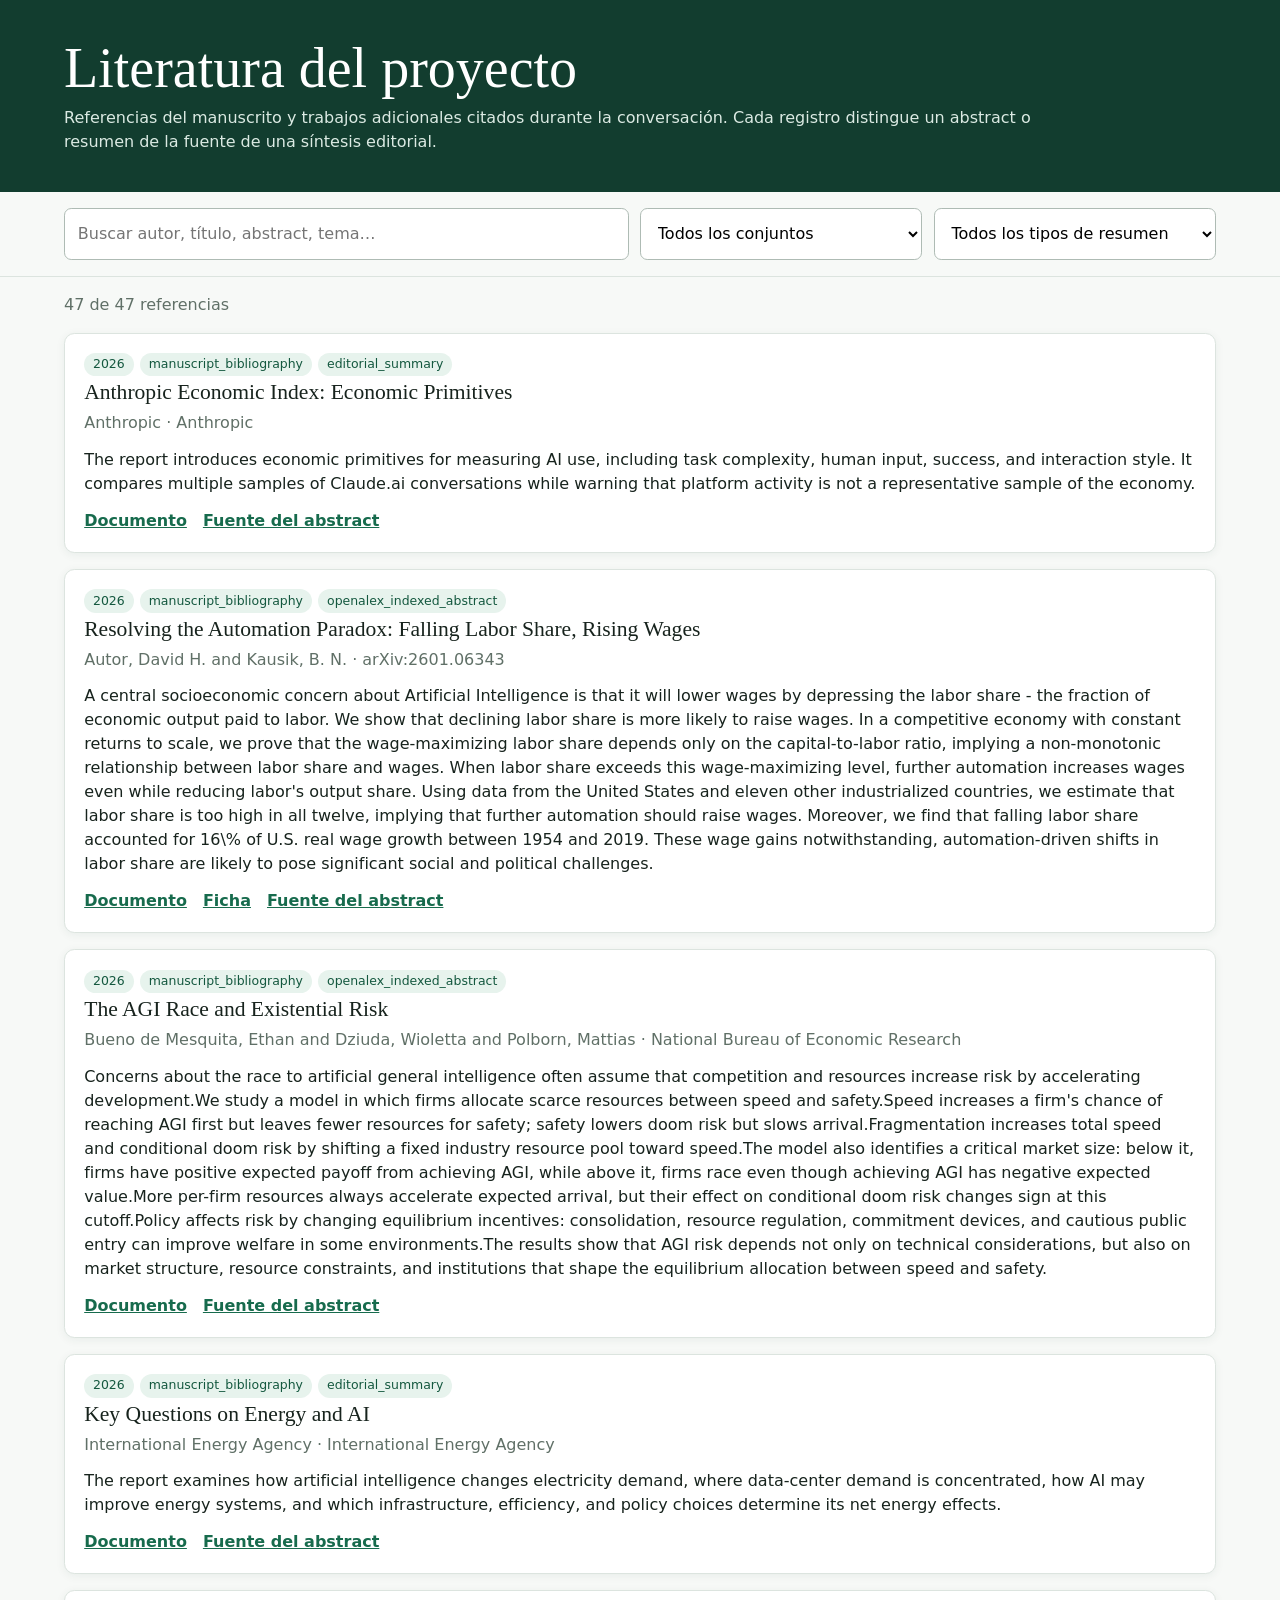
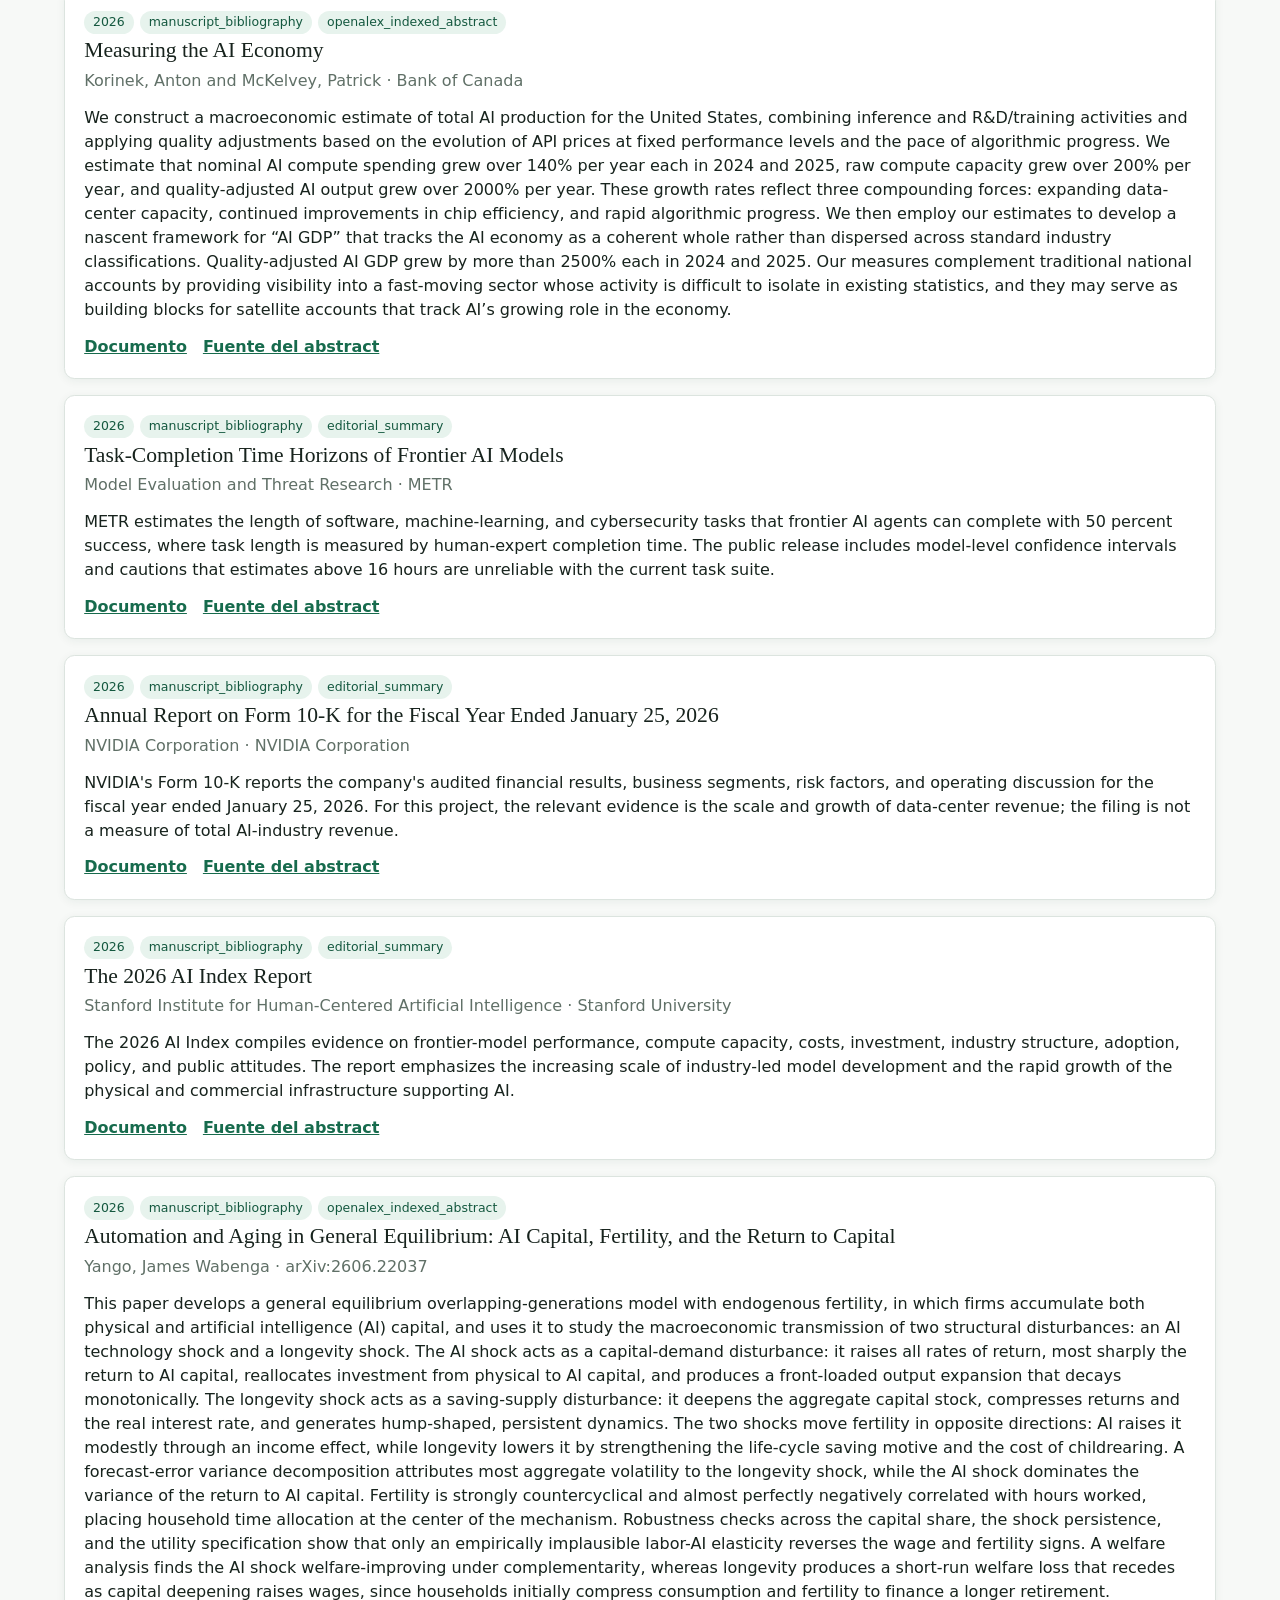
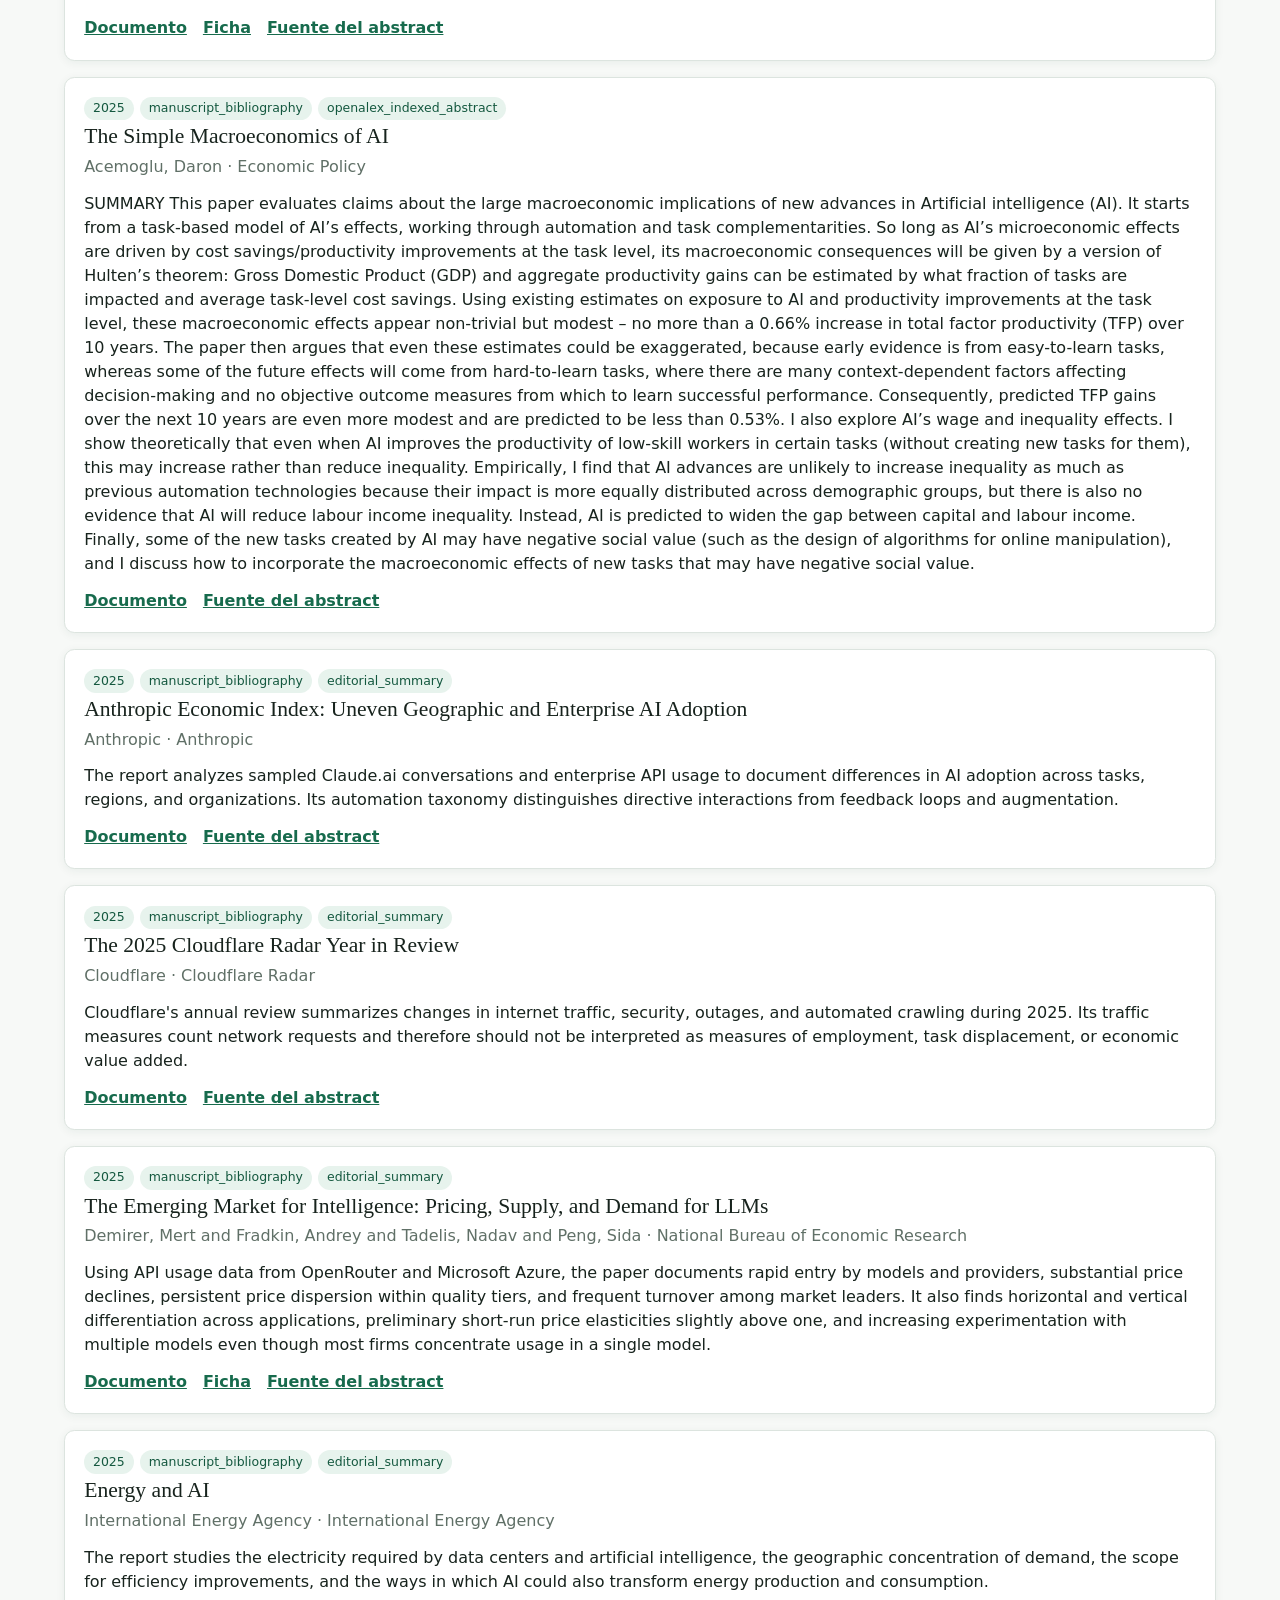
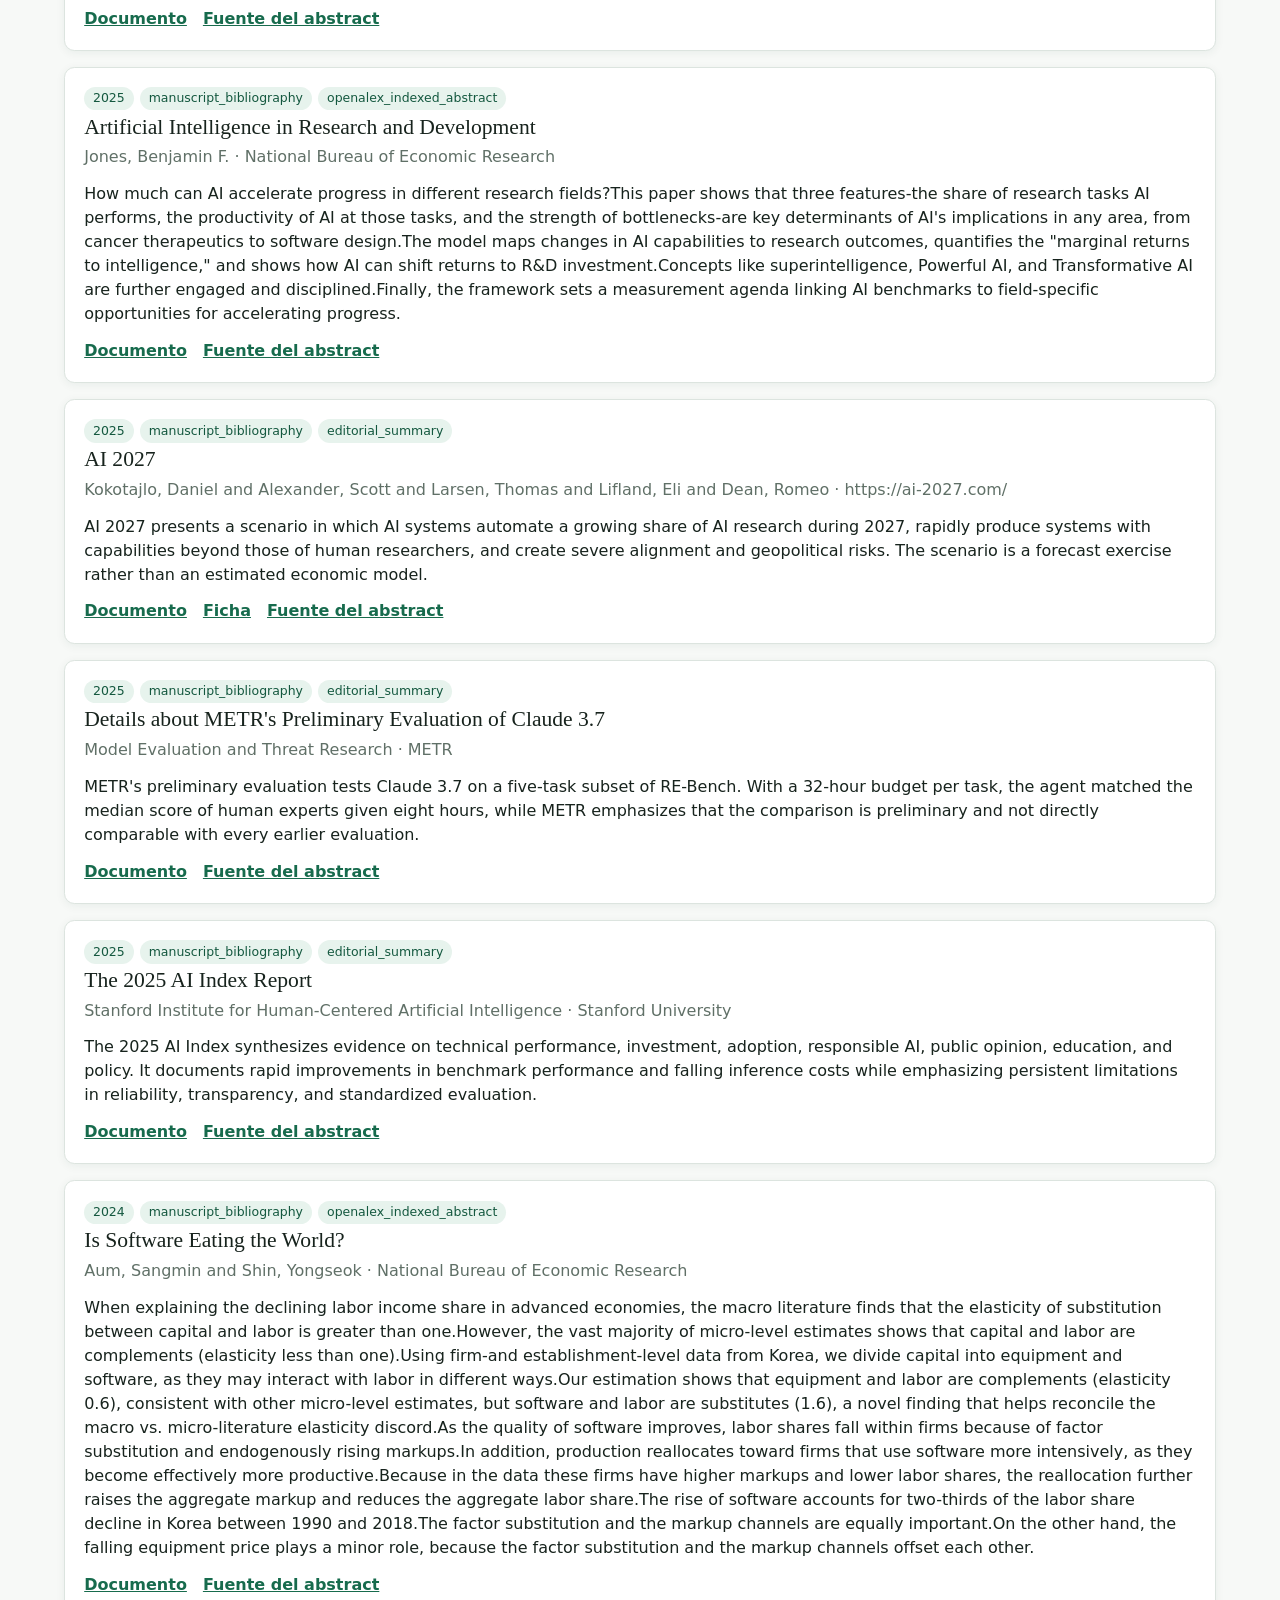
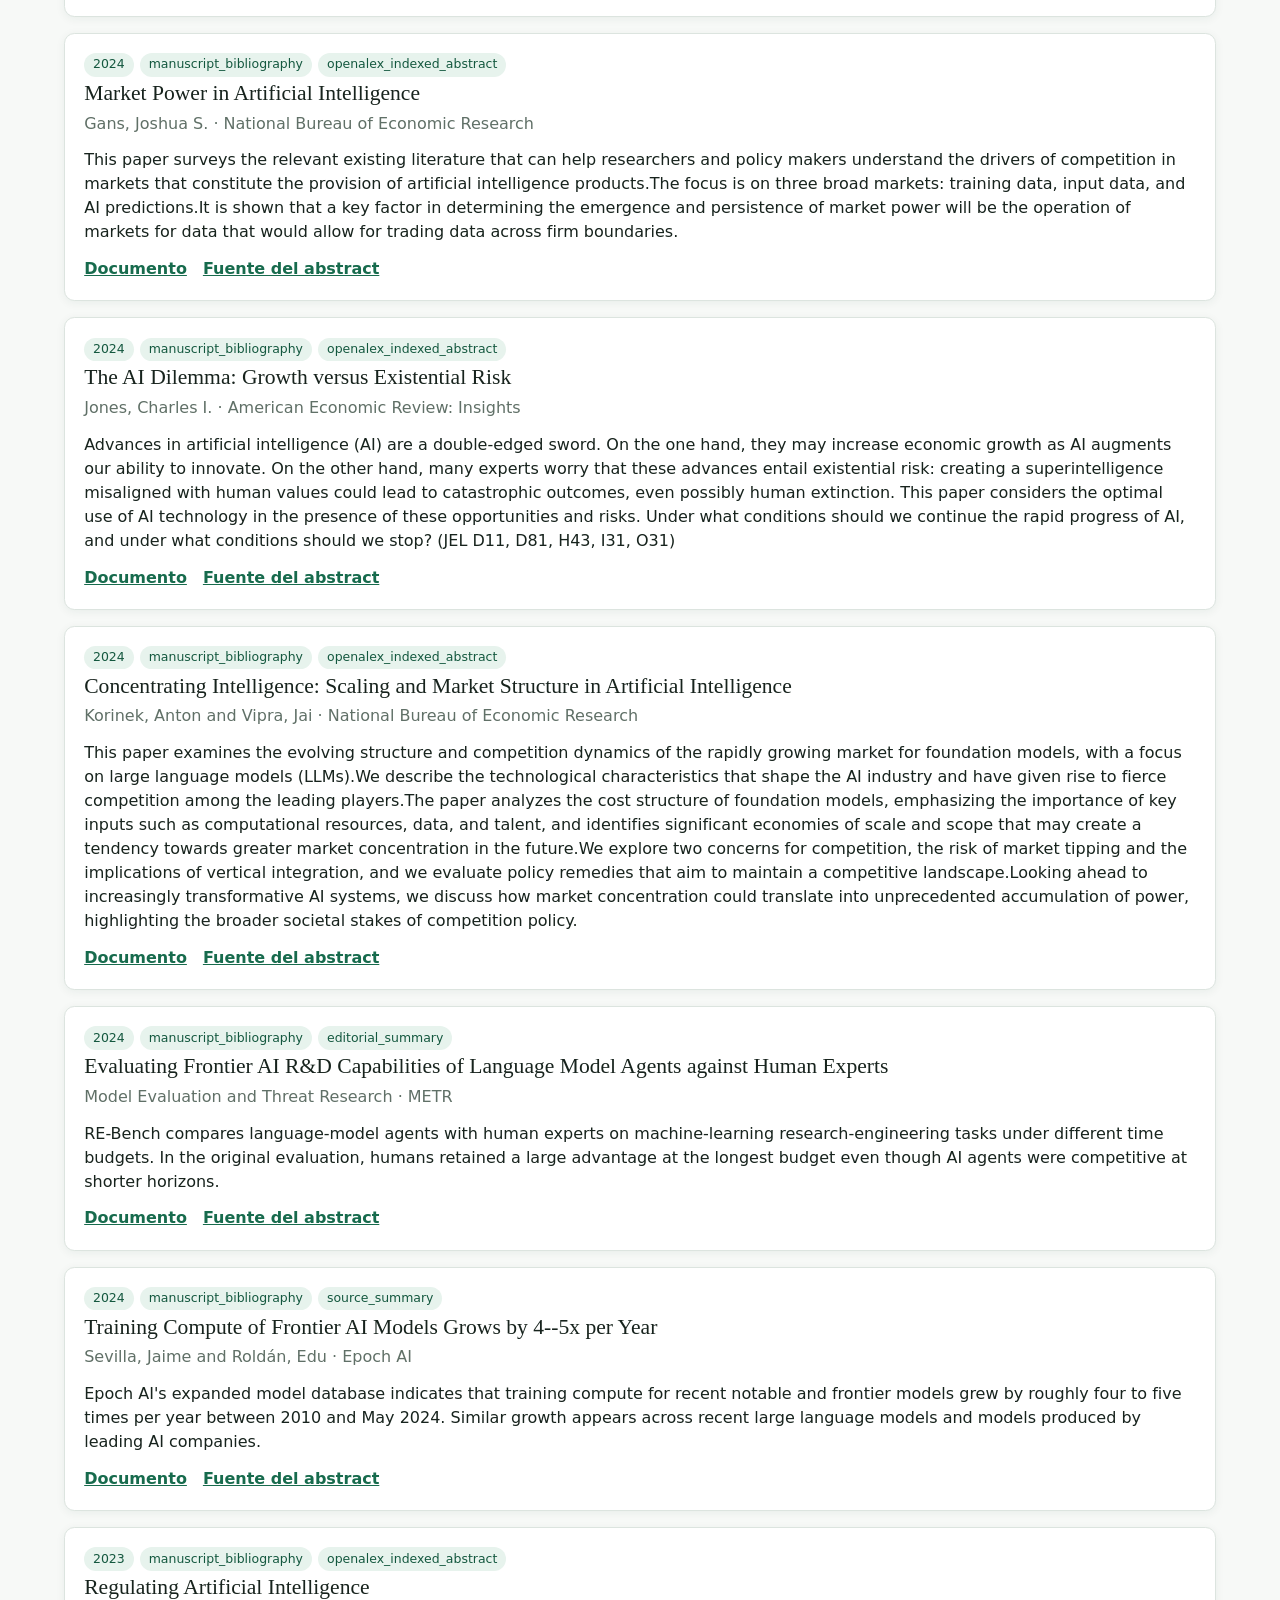
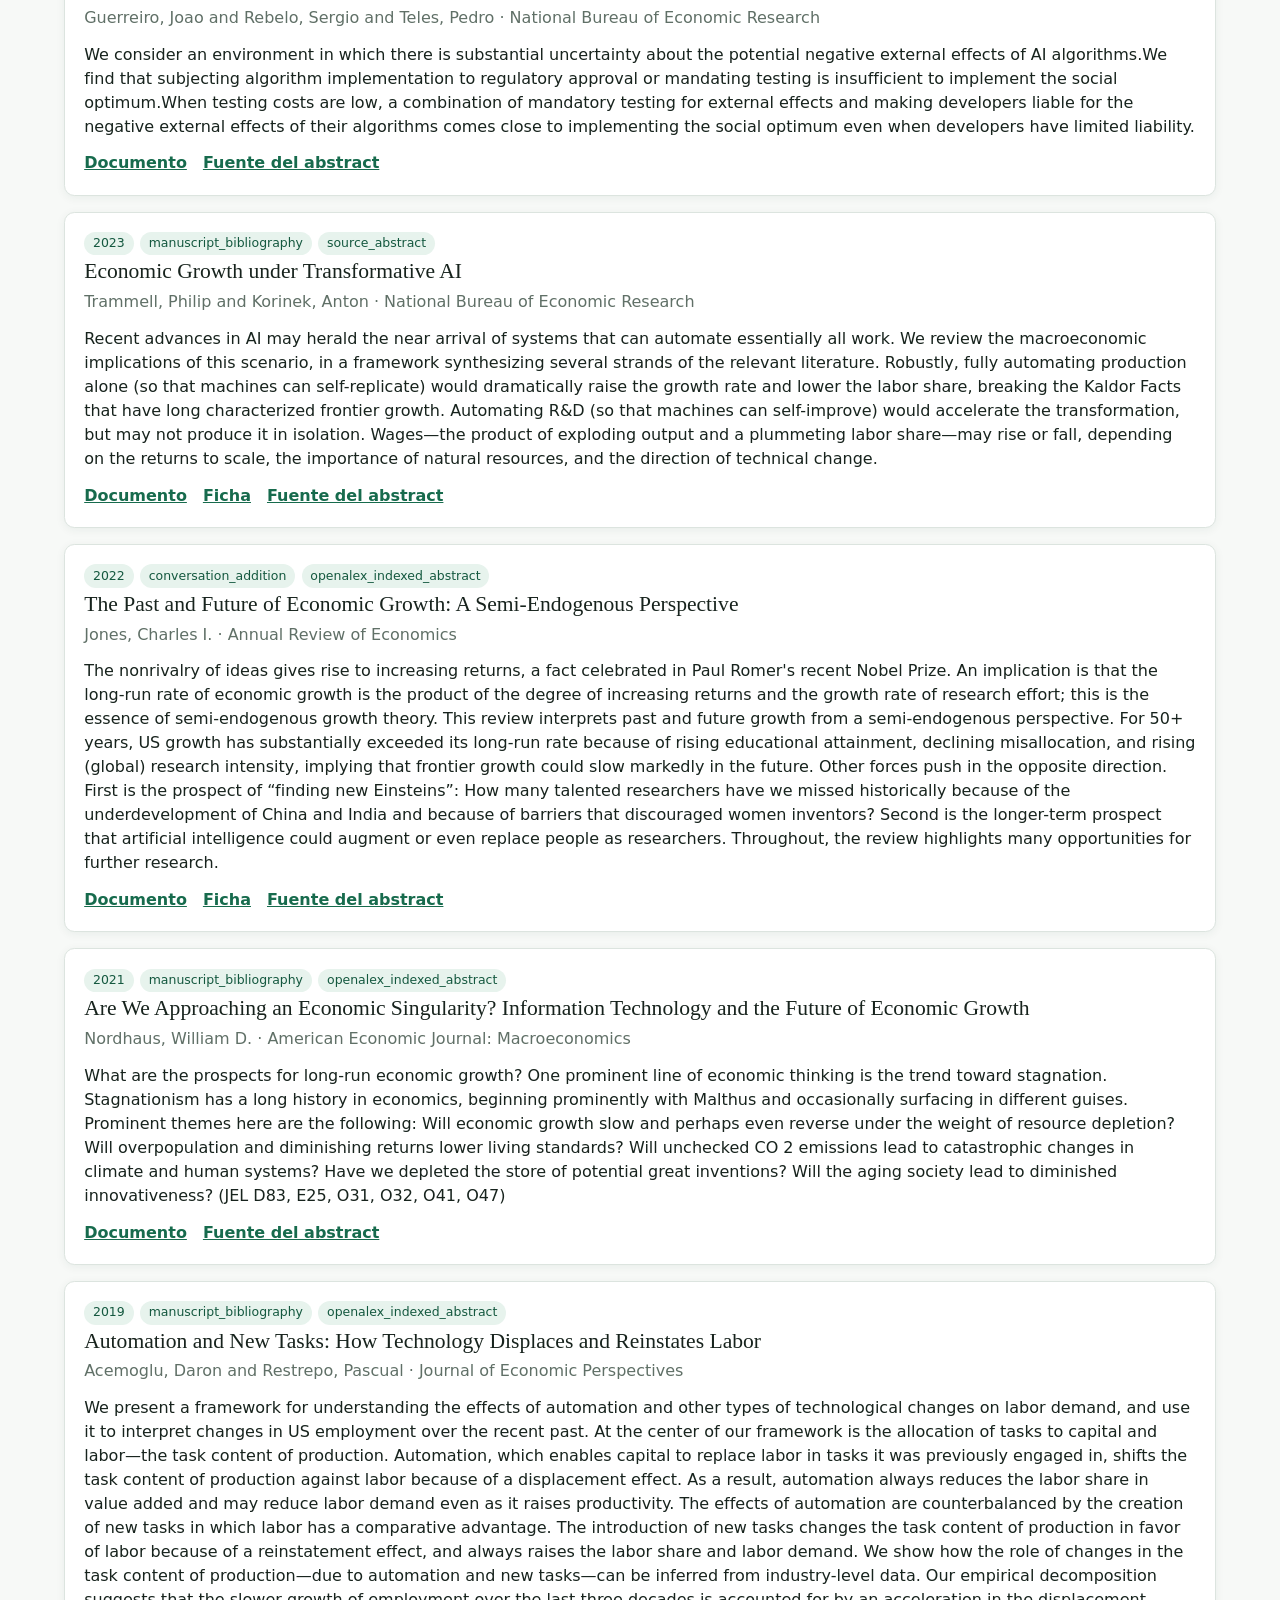
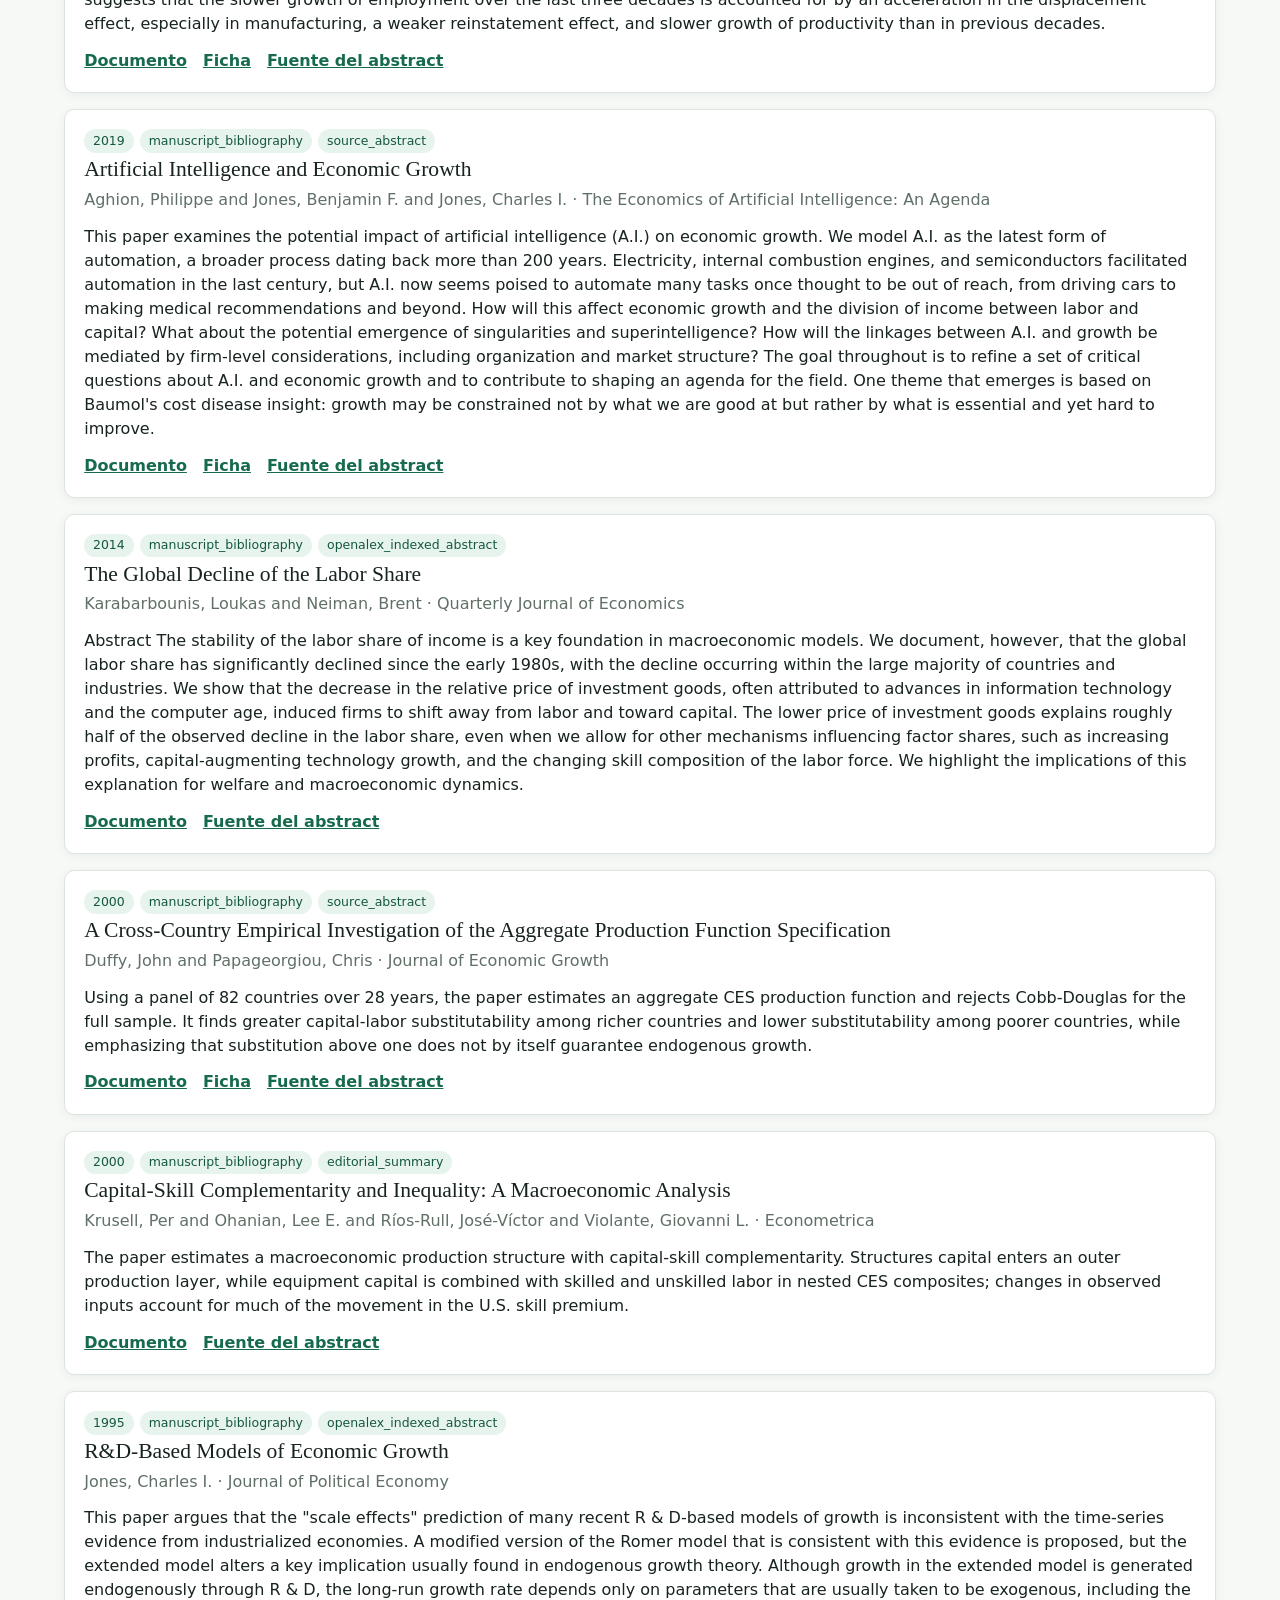
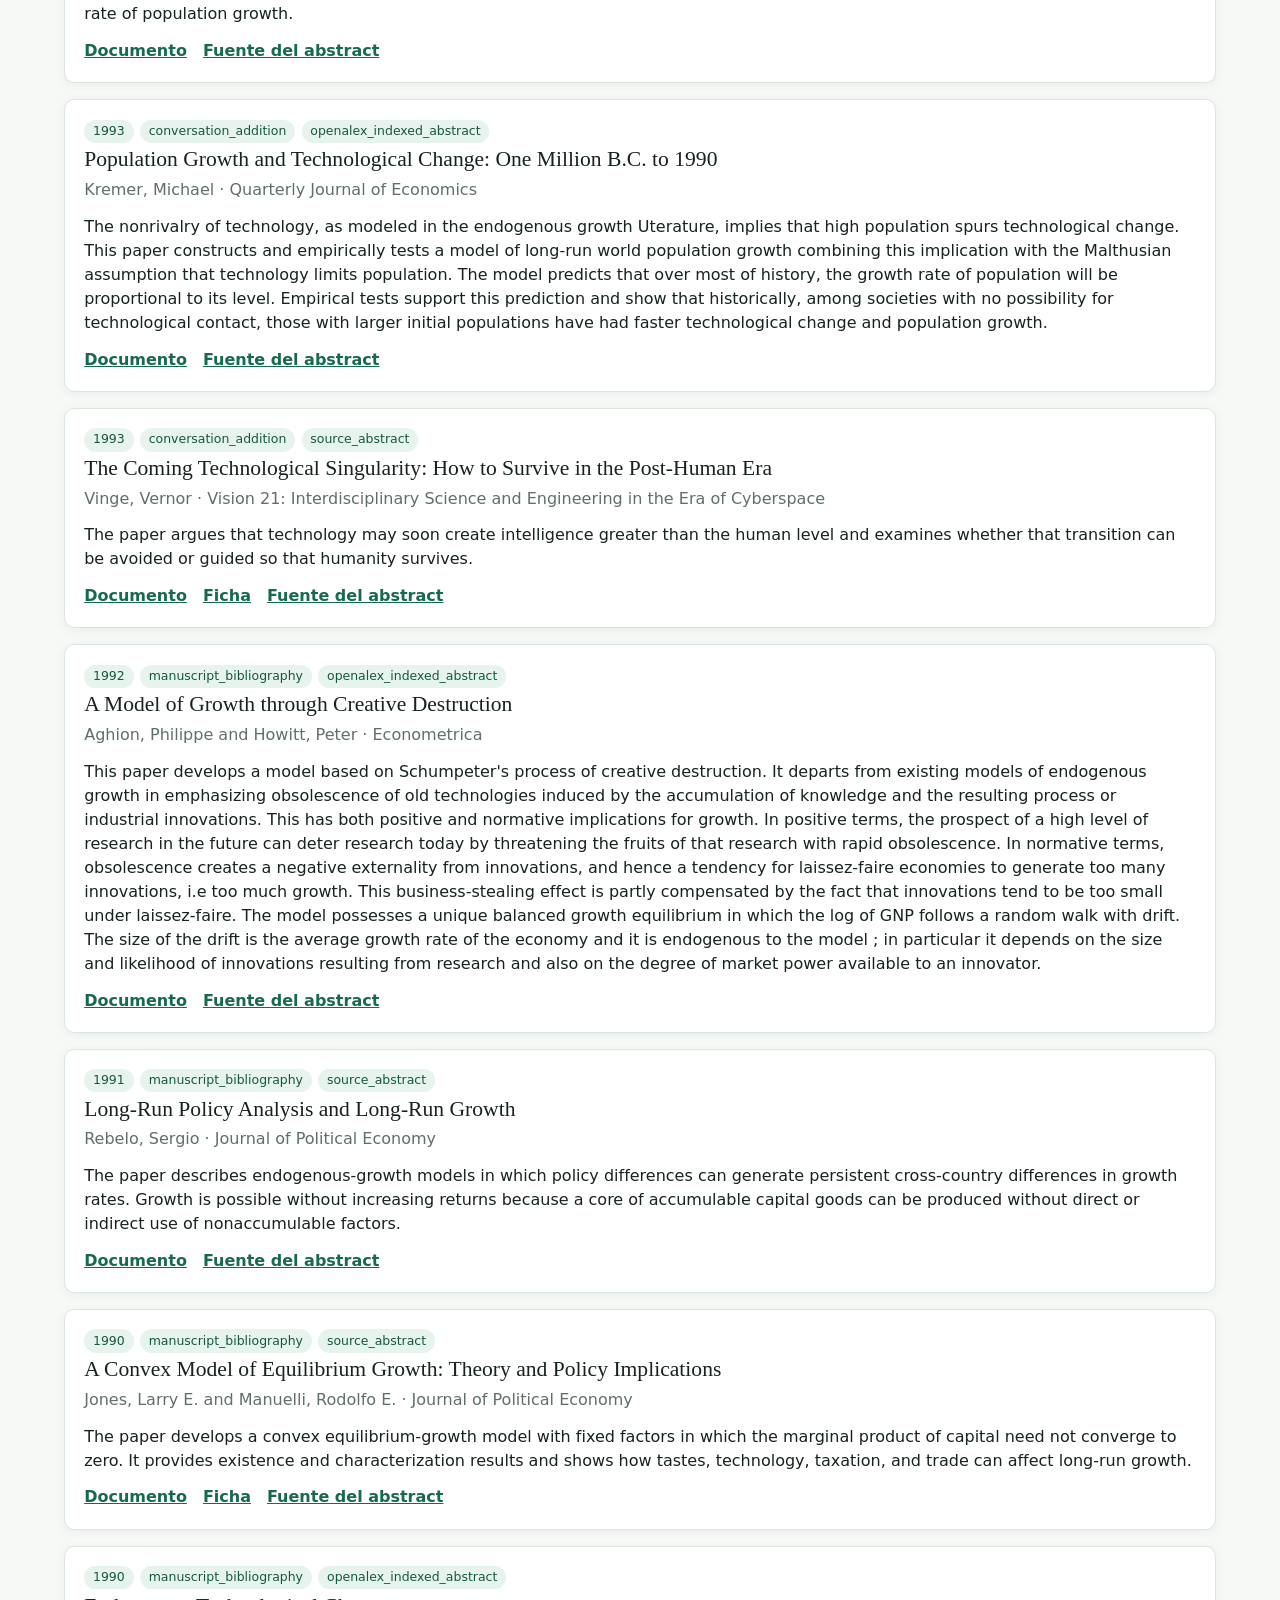
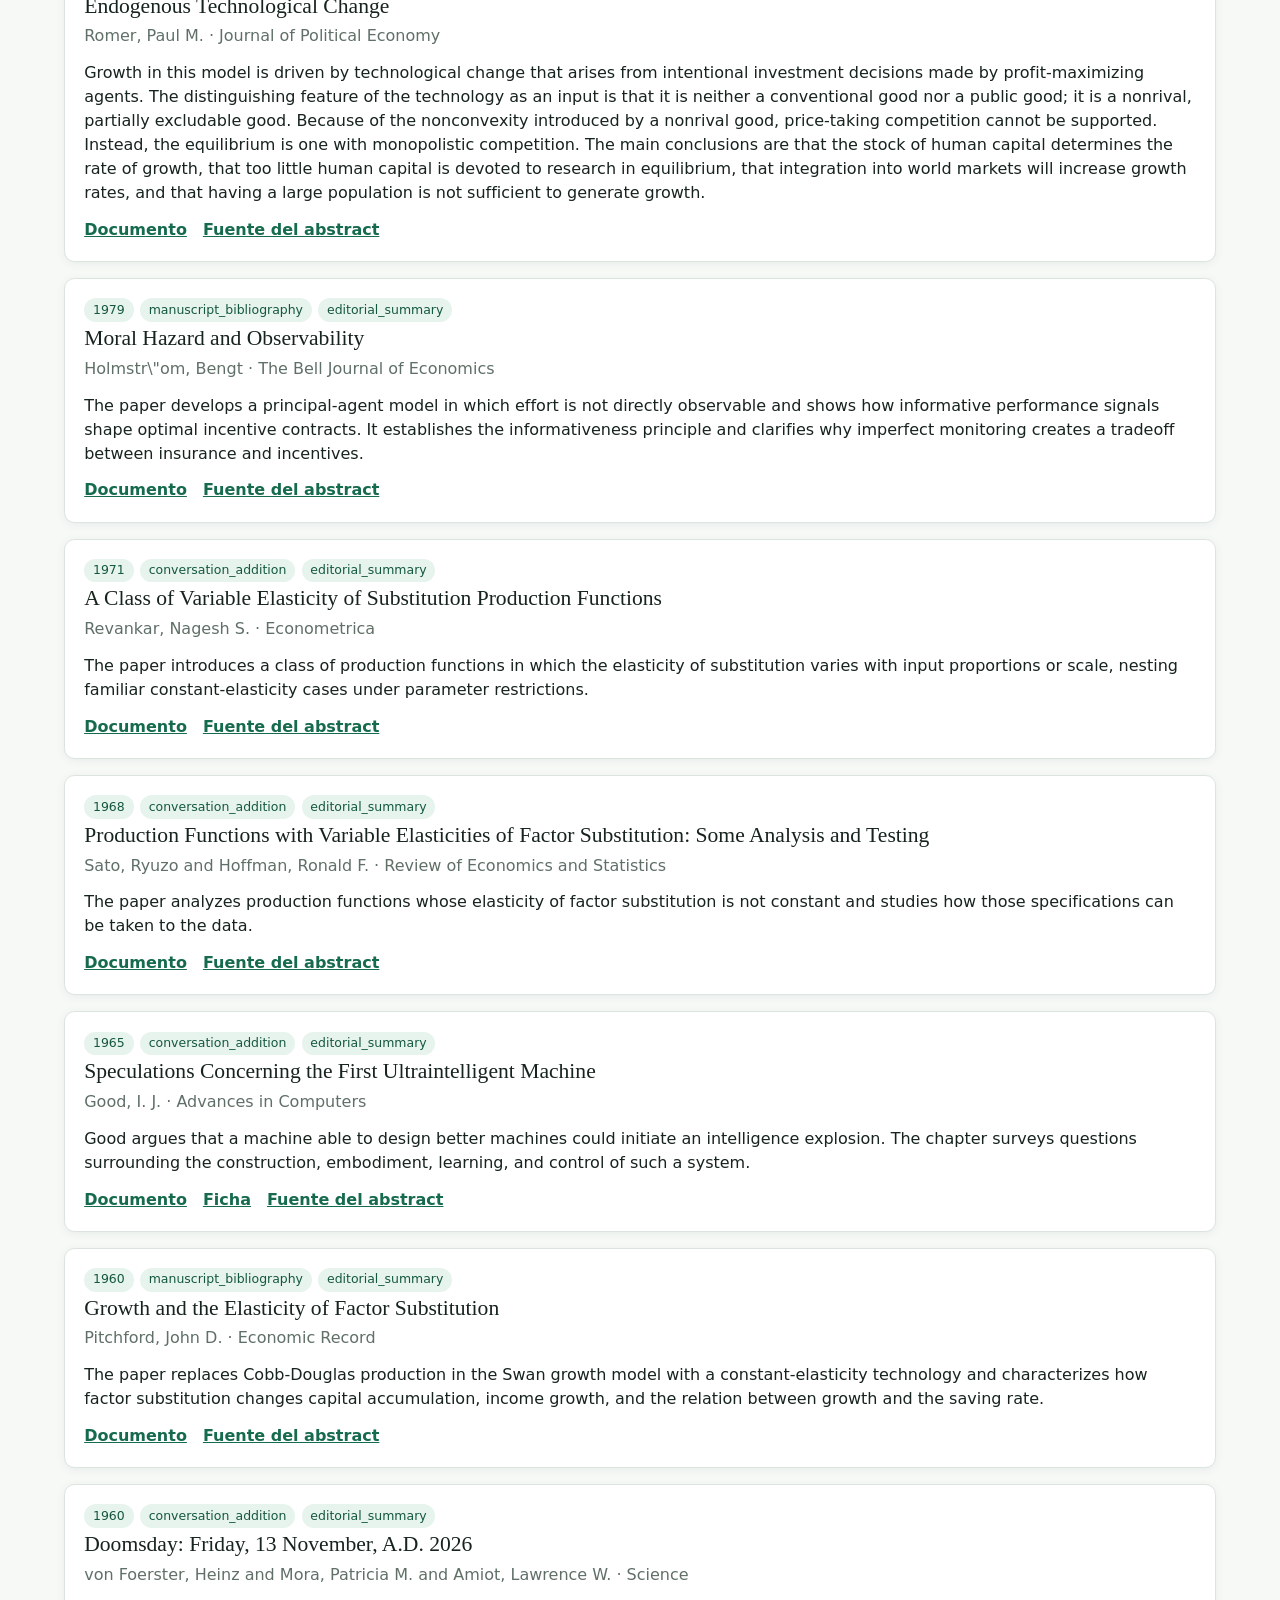
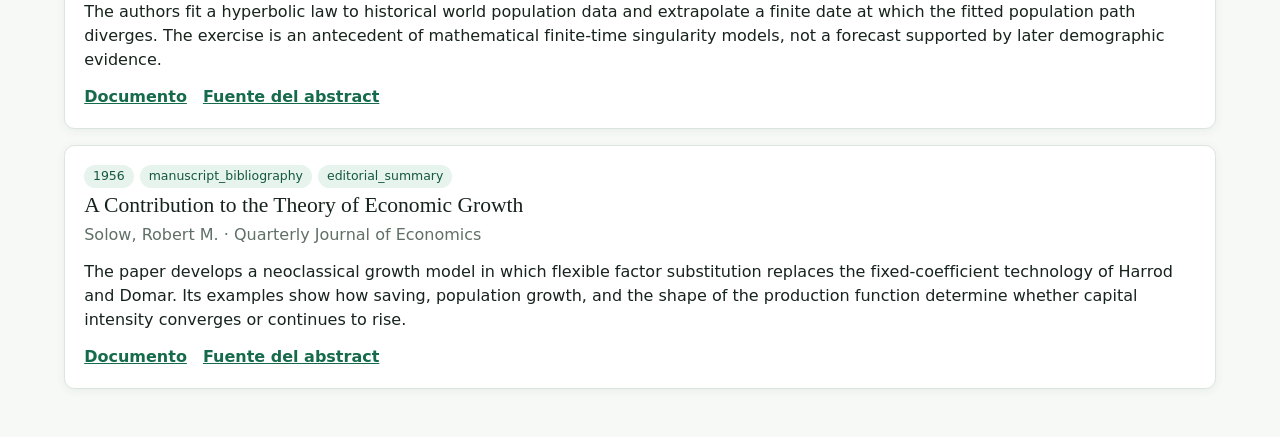
==== commit c4b4a950: "Add capital-deepening benchmark" ====
--- a/literature/literature_browser.html
+++ b/literature/literature_browser.html
@@ -31,7 +31,7 @@
 <option value="abstract">Abstract o resumen de la fuente</option><option value="editorial_summary">Resumen editorial</option>
 <option value="unavailable">No disponible</option></select></section>
 <div class="summary" id="summary"></div><main id="results"></main>
-<script>const records=[{"citation_key": "anthropiceconomicindex2026", "source_group": "manuscript_bibliography", "cited_in_manuscript": "yes", "citation_locations": "sections/01_introduction.tex:141; sections/01_introduction.tex:156", "entry_type": "techreport", "authors": "Anthropic", "title": "Anthropic Economic Index: Economic Primitives", "year": "2026", "venue": "Anthropic", "volume": "", "number": "", "pages": "", "doi": "", "document_url": "https://www.anthropic.com/research/anthropic-economic-index-january-2026-report", "landing_page_url": "https://www.anthropic.com/research/anthropic-economic-index-january-2026-report", "abstract": "The report introduces economic primitives for measuring AI use, including task complexity, human input, success, and interaction style. It compares multiple samples of Claude.ai conversations while warning that platform activity is not a representative sample of the economy.", "abstract_type": "editorial_summary", "abstract_source_url": "https://www.anthropic.com/research/anthropic-economic-index-january-2026-report", "metadata_source": "Anthropic", "verification_status": "official_landing_page", "topics": "", "notes": "", "last_verified": "2026-08-12"}, {"citation_key": "autorkausik2026", "source_group": "manuscript_bibliography", "cited_in_manuscript": "yes", "citation_locations": "sections/02_literature.tex:46; sections/02_literature.tex:105; sections/03_toy_model.tex:700; sections/03_toy_model.tex:803", "entry_type": "misc", "authors": "Autor, David H. and Kausik, B. N.", "title": "Resolving the Automation Paradox: Falling Labor Share, Rising Wages", "year": "2026", "venue": "arXiv:2601.06343", "volume": "", "number": "", "pages": "", "doi": "10.48550/arXiv.2601.06343", "document_url": "https://arxiv.org/abs/2601.06343", "landing_page_url": "https://doi.org/10.48550/arXiv.2601.06343", "abstract": "A central socioeconomic concern about Artificial Intelligence is that it will lower wages by depressing the labor share - the fraction of economic output paid to labor. We show that declining labor share is more likely to raise wages. In a competitive economy with constant returns to scale, we prove that the wage-maximizing labor share depends only on the capital-to-labor ratio, implying a non-monotonic relationship between labor share and wages. When labor share exceeds this wage-maximizing level, further automation increases wages even while reducing labor's output share. Using data from the United States and eleven other industrialized countries, we estimate that labor share is too high in all twelve, implying that further automation should raise wages. Moreover, we find that falling labor share accounted for 16\\% of U.S. real wage growth between 1954 and 2019. These wage gains notwithstanding, automation-driven shifts in labor share are likely to pose significant social and political challenges.", "abstract_type": "openalex_indexed_abstract", "abstract_source_url": "https://openalex.org/W7123910272", "metadata_source": "OpenAlex", "verification_status": "doi_metadata_matched", "topics": "", "notes": "", "last_verified": "2026-08-12"}, {"citation_key": "buenodemesquitaetal2026", "source_group": "manuscript_bibliography", "cited_in_manuscript": "no", "citation_locations": "", "entry_type": "techreport", "authors": "Bueno de Mesquita, Ethan and Dziuda, Wioletta and Polborn, Mattias", "title": "The AGI Race and Existential Risk", "year": "2026", "venue": "National Bureau of Economic Research", "volume": "", "number": "35276", "pages": "", "doi": "10.3386/w35276", "document_url": "https://doi.org/10.3386/w35276", "landing_page_url": "https://doi.org/10.3386/w35276", "abstract": "Concerns about the race to artificial general intelligence often assume that competition and resources increase risk by accelerating development.We study a model in which firms allocate scarce resources between speed and safety.Speed increases a firm's chance of reaching AGI first but leaves fewer resources for safety; safety lowers doom risk but slows arrival.Fragmentation increases total speed and conditional doom risk by shifting a fixed industry resource pool toward speed.The model also identifies a critical market size: below it, firms have positive expected payoff from achieving AGI, while above it, firms race even though achieving AGI has negative expected value.More per-firm resources always accelerate expected arrival, but their effect on conditional doom risk changes sign at this cutoff.Policy affects risk by changing equilibrium incentives: consolidation, resource regulation, commitment devices, and cautious public entry can improve welfare in some environments.The results show that AGI risk depends not only on technical considerations, but also on market structure, resource constraints, and institutions that shape the equilibrium allocation between speed and safety.", "abstract_type": "openalex_indexed_abstract", "abstract_source_url": "https://openalex.org/W7162996137", "metadata_source": "OpenAlex", "verification_status": "doi_metadata_matched", "topics": "", "notes": "", "last_verified": "2026-08-12"}, {"citation_key": "iea2026", "source_group": "manuscript_bibliography", "cited_in_manuscript": "yes", "citation_locations": "sections/01_introduction.tex:105; sections/01_introduction.tex:124", "entry_type": "techreport", "authors": "International Energy Agency", "title": "Key Questions on Energy and AI", "year": "2026", "venue": "International Energy Agency", "volume": "", "number": "", "pages": "", "doi": "", "document_url": "https://www.iea.org/reports/key-questions-on-energy-and-ai", "landing_page_url": "https://www.iea.org/reports/key-questions-on-energy-and-ai", "abstract": "The report examines how artificial intelligence changes electricity demand, where data-center demand is concentrated, how AI may improve energy systems, and which infrastructure, efficiency, and policy choices determine its net energy effects.", "abstract_type": "editorial_summary", "abstract_source_url": "https://www.iea.org/reports/key-questions-on-energy-and-ai", "metadata_source": "International Energy Agency", "verification_status": "official_landing_page", "topics": "", "notes": "", "last_verified": "2026-08-12"}, {"citation_key": "korinekmckelvey2026", "source_group": "manuscript_bibliography", "cited_in_manuscript": "yes", "citation_locations": "sections/01_introduction.tex:74; sections/01_introduction.tex:105; sections/02_literature.tex:68; sections/03_toy_model.tex:168; sections/03_toy_model.tex:338; sections/03_toy_model.tex:358", "entry_type": "techreport", "authors": "Korinek, Anton and McKelvey, Patrick", "title": "Measuring the AI Economy", "year": "2026", "venue": "Bank of Canada", "volume": "", "number": "2026-20", "pages": "", "doi": "10.34989/swp-2026-20", "document_url": "https://doi.org/10.34989/swp-2026-20", "landing_page_url": "https://doi.org/10.34989/swp-2026-20", "abstract": "We construct a macroeconomic estimate of total AI production for the United States, combining inference and R&D/training activities and applying quality adjustments based on the evolution of API prices at fixed performance levels and the pace of algorithmic progress. We estimate that nominal AI compute spending grew over 140% per year each in 2024 and 2025, raw compute capacity grew over 200% per year, and quality-adjusted AI output grew over 2000% per year. These growth rates reflect three compounding forces: expanding data-center capacity, continued improvements in chip efficiency, and rapid algorithmic progress. We then employ our estimates to develop a nascent framework for “AI GDP” that tracks the AI economy as a coherent whole rather than dispersed across standard industry classifications. Quality-adjusted AI GDP grew by more than 2500% each in 2024 and 2025. Our measures complement traditional national accounts by providing visibility into a fast-moving sector whose activity is difficult to isolate in existing statistics, and they may serve as building blocks for satellite accounts that track AI’s growing role in the economy.", "abstract_type": "openalex_indexed_abstract", "abstract_source_url": "https://openalex.org/W7165191754", "metadata_source": "OpenAlex", "verification_status": "doi_metadata_matched", "topics": "", "notes": "", "last_verified": "2026-08-12"}, {"citation_key": "metrtimehorizon2026", "source_group": "manuscript_bibliography", "cited_in_manuscript": "yes", "citation_locations": "sections/01_introduction.tex:137; sections/01_introduction.tex:155", "entry_type": "misc", "authors": "Model Evaluation and Threat Research", "title": "Task-Completion Time Horizons of Frontier AI Models", "year": "2026", "venue": "METR", "volume": "", "number": "", "pages": "", "doi": "", "document_url": "https://metr.org/time-horizons/", "landing_page_url": "https://metr.org/time-horizons/", "abstract": "METR estimates the length of software, machine-learning, and cybersecurity tasks that frontier AI agents can complete with 50 percent success, where task length is measured by human-expert completion time. The public release includes model-level confidence intervals and cautions that estimates above 16 hours are unreliable with the current task suite.", "abstract_type": "editorial_summary", "abstract_source_url": "https://metr.org/time-horizons/", "metadata_source": "METR", "verification_status": "official_landing_page", "topics": "", "notes": "Updated May 8, 2026", "last_verified": "2026-08-12"}, {"citation_key": "nvidia2026", "source_group": "manuscript_bibliography", "cited_in_manuscript": "yes", "citation_locations": "sections/01_introduction.tex:180", "entry_type": "techreport", "authors": "NVIDIA Corporation", "title": "Annual Report on Form 10-K for the Fiscal Year Ended January 25, 2026", "year": "2026", "venue": "NVIDIA Corporation", "volume": "", "number": "", "pages": "", "doi": "", "document_url": "https://www.sec.gov/Archives/edgar/data/1045810/000104581026000021/nvda-20260125.htm", "landing_page_url": "https://www.sec.gov/Archives/edgar/data/1045810/000104581026000021/nvda-20260125.htm", "abstract": "NVIDIA's Form 10-K reports the company's audited financial results, business segments, risk factors, and operating discussion for the fiscal year ended January 25, 2026. For this project, the relevant evidence is the scale and growth of data-center revenue; the filing is not a measure of total AI-industry revenue.", "abstract_type": "editorial_summary", "abstract_source_url": "https://www.sec.gov/Archives/edgar/data/1045810/000104581026000021/nvda-20260125.htm", "metadata_source": "U.S. SEC", "verification_status": "official_filing", "topics": "", "notes": "", "last_verified": "2026-08-12"}, {"citation_key": "stanfordaiindex2026", "source_group": "manuscript_bibliography", "cited_in_manuscript": "yes", "citation_locations": "sections/01_introduction.tex:93; sections/01_introduction.tex:185", "entry_type": "techreport", "authors": "Stanford Institute for Human-Centered Artificial Intelligence", "title": "The 2026 AI Index Report", "year": "2026", "venue": "Stanford University", "volume": "", "number": "", "pages": "", "doi": "", "document_url": "https://hai.stanford.edu/ai-index/2026-ai-index-report", "landing_page_url": "https://hai.stanford.edu/ai-index/2026-ai-index-report", "abstract": "The 2026 AI Index compiles evidence on frontier-model performance, compute capacity, costs, investment, industry structure, adoption, policy, and public attitudes. The report emphasizes the increasing scale of industry-led model development and the rapid growth of the physical and commercial infrastructure supporting AI.", "abstract_type": "editorial_summary", "abstract_source_url": "https://hai.stanford.edu/ai-index/2026-ai-index-report", "metadata_source": "Stanford HAI", "verification_status": "official_landing_page", "topics": "", "notes": "", "last_verified": "2026-08-12"}, {"citation_key": "yango2026", "source_group": "manuscript_bibliography", "cited_in_manuscript": "yes", "citation_locations": "sections/02_literature.tex:48; sections/02_literature.tex:105; sections/03_toy_model.tex:700; sections/03_toy_model.tex:805", "entry_type": "misc", "authors": "Yango, James Wabenga", "title": "Automation and Aging in General Equilibrium: AI Capital, Fertility, and the Return to Capital", "year": "2026", "venue": "arXiv:2606.22037", "volume": "", "number": "", "pages": "", "doi": "10.48550/arXiv.2606.22037", "document_url": "https://arxiv.org/abs/2606.22037", "landing_page_url": "https://doi.org/10.48550/arXiv.2606.22037", "abstract": "This paper develops a general equilibrium overlapping-generations model with endogenous fertility, in which firms accumulate both physical and artificial intelligence (AI) capital, and uses it to study the macroeconomic transmission of two structural disturbances: an AI technology shock and a longevity shock. The AI shock acts as a capital-demand disturbance: it raises all rates of return, most sharply the return to AI capital, reallocates investment from physical to AI capital, and produces a front-loaded output expansion that decays monotonically. The longevity shock acts as a saving-supply disturbance: it deepens the aggregate capital stock, compresses returns and the real interest rate, and generates hump-shaped, persistent dynamics. The two shocks move fertility in opposite directions: AI raises it modestly through an income effect, while longevity lowers it by strengthening the life-cycle saving motive and the cost of childrearing. A forecast-error variance decomposition attributes most aggregate volatility to the longevity shock, while the AI shock dominates the variance of the return to AI capital. Fertility is strongly countercyclical and almost perfectly negatively correlated with hours worked, placing household time allocation at the center of the mechanism. Robustness checks across the capital share, the shock persistence, and the utility specification show that only an empirically implausible labor-AI elasticity reverses the wage and fertility signs. A welfare analysis finds the AI shock welfare-improving under complementarity, whereas longevity produces a short-run welfare loss that recedes as capital deepening raises wages, since households initially compress consumption and fertility to finance a longer retirement.", "abstract_type": "openalex_indexed_abstract", "abstract_source_url": "https://openalex.org/W7165684671", "metadata_source": "OpenAlex", "verification_status": "doi_metadata_matched", "topics": "", "notes": "", "last_verified": "2026-08-12"}, {"citation_key": "acemoglu2025", "source_group": "manuscript_bibliography", "cited_in_manuscript": "yes", "citation_locations": "sections/02_literature.tex:19; sections/02_literature.tex:75; sections/04_task_extension.tex:14", "entry_type": "article", "authors": "Acemoglu, Daron", "title": "The Simple Macroeconomics of AI", "year": "2025", "venue": "Economic Policy", "volume": "40", "number": "121", "pages": "13--58", "doi": "10.1093/epolic/eiae042", "document_url": "https://doi.org/10.1093/epolic/eiae042", "landing_page_url": "https://doi.org/10.1093/epolic/eiae042", "abstract": "SUMMARY This paper evaluates claims about the large macroeconomic implications of new advances in Artificial intelligence (AI). It starts from a task-based model of AI’s effects, working through automation and task complementarities. So long as AI’s microeconomic effects are driven by cost savings/productivity improvements at the task level, its macroeconomic consequences will be given by a version of Hulten’s theorem: Gross Domestic Product (GDP) and aggregate productivity gains can be estimated by what fraction of tasks are impacted and average task-level cost savings. Using existing estimates on exposure to AI and productivity improvements at the task level, these macroeconomic effects appear non-trivial but modest – no more than a 0.66% increase in total factor productivity (TFP) over 10 years. The paper then argues that even these estimates could be exaggerated, because early evidence is from easy-to-learn tasks, whereas some of the future effects will come from hard-to-learn tasks, where there are many context-dependent factors affecting decision-making and no objective outcome measures from which to learn successful performance. Consequently, predicted TFP gains over the next 10 years are even more modest and are predicted to be less than 0.53%. I also explore AI’s wage and inequality effects. I show theoretically that even when AI improves the productivity of low-skill workers in certain tasks (without creating new tasks for them), this may increase rather than reduce inequality. Empirically, I find that AI advances are unlikely to increase inequality as much as previous automation technologies because their impact is more equally distributed across demographic groups, but there is also no evidence that AI will reduce labour income inequality. Instead, AI is predicted to widen the gap between capital and labour income. Finally, some of the new tasks created by AI may have negative social value (such as the design of algorithms for online manipulation), and I discuss how to incorporate the macroeconomic effects of new tasks that may have negative social value.", "abstract_type": "openalex_indexed_abstract", "abstract_source_url": "https://openalex.org/W4401405116", "metadata_source": "OpenAlex", "verification_status": "doi_metadata_matched", "topics": "", "notes": "", "last_verified": "2026-08-12"}, {"citation_key": "anthropiceconomicindex2025", "source_group": "manuscript_bibliography", "cited_in_manuscript": "yes", "citation_locations": "sections/01_introduction.tex:141; sections/01_introduction.tex:155", "entry_type": "techreport", "authors": "Anthropic", "title": "Anthropic Economic Index: Uneven Geographic and Enterprise AI Adoption", "year": "2025", "venue": "Anthropic", "volume": "", "number": "", "pages": "", "doi": "", "document_url": "https://www.anthropic.com/research/anthropic-economic-index-september-2025-report", "landing_page_url": "https://www.anthropic.com/research/anthropic-economic-index-september-2025-report", "abstract": "The report analyzes sampled Claude.ai conversations and enterprise API usage to document differences in AI adoption across tasks, regions, and organizations. Its automation taxonomy distinguishes directive interactions from feedback loops and augmentation.", "abstract_type": "editorial_summary", "abstract_source_url": "https://www.anthropic.com/research/anthropic-economic-index-september-2025-report", "metadata_source": "Anthropic", "verification_status": "official_landing_page", "topics": "", "notes": "", "last_verified": "2026-08-12"}, {"citation_key": "cloudflareradar2025", "source_group": "manuscript_bibliography", "cited_in_manuscript": "yes", "citation_locations": "sections/01_introduction.tex:174", "entry_type": "misc", "authors": "Cloudflare", "title": "The 2025 Cloudflare Radar Year in Review", "year": "2025", "venue": "Cloudflare Radar", "volume": "", "number": "", "pages": "", "doi": "", "document_url": "https://blog.cloudflare.com/radar-2025-year-in-review/", "landing_page_url": "https://blog.cloudflare.com/radar-2025-year-in-review/", "abstract": "Cloudflare's annual review summarizes changes in internet traffic, security, outages, and automated crawling during 2025. Its traffic measures count network requests and therefore should not be interpreted as measures of employment, task displacement, or economic value added.", "abstract_type": "editorial_summary", "abstract_source_url": "https://blog.cloudflare.com/radar-2025-year-in-review/", "metadata_source": "Cloudflare Radar", "verification_status": "official_landing_page", "topics": "", "notes": "", "last_verified": "2026-08-12"}, {"citation_key": "demireretal2025", "source_group": "manuscript_bibliography", "cited_in_manuscript": "yes", "citation_locations": "sections/02_literature.tex:70; sections/02_literature.tex:84; sections/03_toy_model.tex:170", "entry_type": "techreport", "authors": "Demirer, Mert and Fradkin, Andrey and Tadelis, Nadav and Peng, Sida", "title": "The Emerging Market for Intelligence: Pricing, Supply, and Demand for LLMs", "year": "2025", "venue": "National Bureau of Economic Research", "volume": "", "number": "34608", "pages": "", "doi": "10.3386/w34608", "document_url": "https://www.nber.org/system/files/working_papers/w34608/w34608.pdf", "landing_page_url": "https://www.nber.org/papers/w34608", "abstract": "Using API usage data from OpenRouter and Microsoft Azure, the paper documents rapid entry by models and providers, substantial price declines, persistent price dispersion within quality tiers, and frequent turnover among market leaders. It also finds horizontal and vertical differentiation across applications, preliminary short-run price elasticities slightly above one, and increasing experimentation with multiple models even though most firms concentrate usage in a single model.", "abstract_type": "editorial_summary", "abstract_source_url": "https://www.nber.org/papers/w34608", "metadata_source": "NBER", "verification_status": "official_landing_page", "topics": "", "notes": "", "last_verified": "2026-08-12"}, {"citation_key": "iea2025", "source_group": "manuscript_bibliography", "cited_in_manuscript": "yes", "citation_locations": "sections/01_introduction.tex:105; sections/01_introduction.tex:124", "entry_type": "techreport", "authors": "International Energy Agency", "title": "Energy and AI", "year": "2025", "venue": "International Energy Agency", "volume": "", "number": "", "pages": "", "doi": "", "document_url": "https://www.iea.org/reports/energy-and-ai", "landing_page_url": "https://www.iea.org/reports/energy-and-ai", "abstract": "The report studies the electricity required by data centers and artificial intelligence, the geographic concentration of demand, the scope for efficiency improvements, and the ways in which AI could also transform energy production and consumption.", "abstract_type": "editorial_summary", "abstract_source_url": "https://www.iea.org/reports/energy-and-ai", "metadata_source": "International Energy Agency", "verification_status": "official_landing_page", "topics": "", "notes": "", "last_verified": "2026-08-12"}, {"citation_key": "jones2025rd", "source_group": "manuscript_bibliography", "cited_in_manuscript": "yes", "citation_locations": "sections/02_literature.tex:25; sections/02_literature.tex:110; sections/04_task_extension.tex:14", "entry_type": "techreport", "authors": "Jones, Benjamin F.", "title": "Artificial Intelligence in Research and Development", "year": "2025", "venue": "National Bureau of Economic Research", "volume": "", "number": "34312", "pages": "", "doi": "10.3386/w34312", "document_url": "https://doi.org/10.3386/w34312", "landing_page_url": "https://doi.org/10.3386/w34312", "abstract": "How much can AI accelerate progress in different research fields?This paper shows that three features-the share of research tasks AI performs, the productivity of AI at those tasks, and the strength of bottlenecks-are key determinants of AI's implications in any area, from cancer therapeutics to software design.The model maps changes in AI capabilities to research outcomes, quantifies the \"marginal returns to intelligence,\" and shows how AI can shift returns to R&D investment.Concepts like superintelligence, Powerful AI, and Transformative AI are further engaged and disciplined.Finally, the framework sets a measurement agenda linking AI benchmarks to field-specific opportunities for accelerating progress.", "abstract_type": "openalex_indexed_abstract", "abstract_source_url": "https://openalex.org/W4414867103", "metadata_source": "OpenAlex", "verification_status": "doi_metadata_matched", "topics": "", "notes": "", "last_verified": "2026-08-12"}, {"citation_key": "kokotajlo2025", "source_group": "manuscript_bibliography", "cited_in_manuscript": "yes", "citation_locations": "sections/01_introduction.tex:273; sections/06_conclusion.tex:190", "entry_type": "misc", "authors": "Kokotajlo, Daniel and Alexander, Scott and Larsen, Thomas and Lifland, Eli and Dean, Romeo", "title": "AI 2027", "year": "2025", "venue": "https://ai-2027.com/", "volume": "", "number": "", "pages": "", "doi": "", "document_url": "https://ai-2027.com/scenario.pdf", "landing_page_url": "https://ai-2027.com/", "abstract": "AI 2027 presents a scenario in which AI systems automate a growing share of AI research during 2027, rapidly produce systems with capabilities beyond those of human researchers, and create severe alignment and geopolitical risks. The scenario is a forecast exercise rather than an estimated economic model.", "abstract_type": "editorial_summary", "abstract_source_url": "https://ai-2027.com/summary", "metadata_source": "AI 2027", "verification_status": "official_landing_page", "topics": "", "notes": "Scenario forecast published April 3, 2025", "last_verified": "2026-08-12"}, {"citation_key": "metrclaude2025", "source_group": "manuscript_bibliography", "cited_in_manuscript": "yes", "citation_locations": "sections/01_introduction.tex:165", "entry_type": "misc", "authors": "Model Evaluation and Threat Research", "title": "Details about METR's Preliminary Evaluation of Claude 3.7", "year": "2025", "venue": "METR", "volume": "", "number": "", "pages": "", "doi": "", "document_url": "https://metr.org/evaluations/claude-3-7-report/", "landing_page_url": "https://metr.org/evaluations/claude-3-7-report/", "abstract": "METR's preliminary evaluation tests Claude 3.7 on a five-task subset of RE-Bench. With a 32-hour budget per task, the agent matched the median score of human experts given eight hours, while METR emphasizes that the comparison is preliminary and not directly comparable with every earlier evaluation.", "abstract_type": "editorial_summary", "abstract_source_url": "https://metr.org/evaluations/claude-3-7-report/", "metadata_source": "METR", "verification_status": "official_landing_page", "topics": "", "notes": "", "last_verified": "2026-08-12"}, {"citation_key": "stanfordaiindex2025", "source_group": "manuscript_bibliography", "cited_in_manuscript": "yes", "citation_locations": "sections/01_introduction.tex:114", "entry_type": "techreport", "authors": "Stanford Institute for Human-Centered Artificial Intelligence", "title": "The 2025 AI Index Report", "year": "2025", "venue": "Stanford University", "volume": "", "number": "", "pages": "", "doi": "", "document_url": "https://hai.stanford.edu/ai-index/2025-ai-index-report", "landing_page_url": "https://hai.stanford.edu/ai-index/2025-ai-index-report", "abstract": "The 2025 AI Index synthesizes evidence on technical performance, investment, adoption, responsible AI, public opinion, education, and policy. It documents rapid improvements in benchmark performance and falling inference costs while emphasizing persistent limitations in reliability, transparency, and standardized evaluation.", "abstract_type": "editorial_summary", "abstract_source_url": "https://hai.stanford.edu/ai-index/2025-ai-index-report", "metadata_source": "Stanford HAI", "verification_status": "official_landing_page", "topics": "", "notes": "", "last_verified": "2026-08-12"}, {"citation_key": "aumshin2024", "source_group": "manuscript_bibliography", "cited_in_manuscript": "yes", "citation_locations": "sections/02_literature.tex:41", "entry_type": "techreport", "authors": "Aum, Sangmin and Shin, Yongseok", "title": "Is Software Eating the World?", "year": "2024", "venue": "National Bureau of Economic Research", "volume": "", "number": "32591", "pages": "", "doi": "10.3386/w32591", "document_url": "https://doi.org/10.3386/w32591", "landing_page_url": "https://doi.org/10.3386/w32591", "abstract": "When explaining the declining labor income share in advanced economies, the macro literature finds that the elasticity of substitution between capital and labor is greater than one.However, the vast majority of micro-level estimates shows that capital and labor are complements (elasticity less than one).Using firm-and establishment-level data from Korea, we divide capital into equipment and software, as they may interact with labor in different ways.Our estimation shows that equipment and labor are complements (elasticity 0.6), consistent with other micro-level estimates, but software and labor are substitutes (1.6), a novel finding that helps reconcile the macro vs. micro-literature elasticity discord.As the quality of software improves, labor shares fall within firms because of factor substitution and endogenously rising markups.In addition, production reallocates toward firms that use software more intensively, as they become effectively more productive.Because in the data these firms have higher markups and lower labor shares, the reallocation further raises the aggregate markup and reduces the aggregate labor share.The rise of software accounts for two-thirds of the labor share decline in Korea between 1990 and 2018.The factor substitution and the markup channels are equally important.On the other hand, the falling equipment price plays a minor role, because the factor substitution and the markup channels offset each other.", "abstract_type": "openalex_indexed_abstract", "abstract_source_url": "https://openalex.org/W4399990048", "metadata_source": "OpenAlex", "verification_status": "doi_metadata_matched", "topics": "", "notes": "", "last_verified": "2026-08-12"}, {"citation_key": "gans2024", "source_group": "manuscript_bibliography", "cited_in_manuscript": "yes", "citation_locations": "sections/01_introduction.tex:280; sections/02_literature.tex:82; sections/02_literature.tex:150", "entry_type": "techreport", "authors": "Gans, Joshua S.", "title": "Market Power in Artificial Intelligence", "year": "2024", "venue": "National Bureau of Economic Research", "volume": "", "number": "32270", "pages": "", "doi": "10.3386/w32270", "document_url": "https://doi.org/10.3386/w32270", "landing_page_url": "https://doi.org/10.3386/w32270", "abstract": "This paper surveys the relevant existing literature that can help researchers and policy makers understand the drivers of competition in markets that constitute the provision of artificial intelligence products.The focus is on three broad markets: training data, input data, and AI predictions.It is shown that a key factor in determining the emergence and persistence of market power will be the operation of markets for data that would allow for trading data across firm boundaries.", "abstract_type": "openalex_indexed_abstract", "abstract_source_url": "https://openalex.org/W4393359008", "metadata_source": "OpenAlex", "verification_status": "doi_metadata_matched", "topics": "", "notes": "", "last_verified": "2026-08-12"}, {"citation_key": "jones2024", "source_group": "manuscript_bibliography", "cited_in_manuscript": "no", "citation_locations": "", "entry_type": "article", "authors": "Jones, Charles I.", "title": "The AI Dilemma: Growth versus Existential Risk", "year": "2024", "venue": "American Economic Review: Insights", "volume": "6", "number": "4", "pages": "575--590", "doi": "10.1257/aeri.20230570", "document_url": "https://doi.org/10.1257/aeri.20230570", "landing_page_url": "https://doi.org/10.1257/aeri.20230570", "abstract": "Advances in artificial intelligence (AI) are a double-edged sword. On the one hand, they may increase economic growth as AI augments our ability to innovate. On the other hand, many experts worry that these advances entail existential risk: creating a superintelligence misaligned with human values could lead to catastrophic outcomes, even possibly human extinction. This paper considers the optimal use of AI technology in the presence of these opportunities and risks. Under what conditions should we continue the rapid progress of AI, and under what conditions should we stop? (JEL D11, D81, H43, I31, O31)", "abstract_type": "openalex_indexed_abstract", "abstract_source_url": "https://openalex.org/W4404713054", "metadata_source": "OpenAlex", "verification_status": "doi_metadata_matched", "topics": "", "notes": "", "last_verified": "2026-08-12"}, {"citation_key": "korinekvipra2025", "source_group": "manuscript_bibliography", "cited_in_manuscript": "yes", "citation_locations": "sections/01_introduction.tex:280; sections/02_literature.tex:81; sections/02_literature.tex:150", "entry_type": "techreport", "authors": "Korinek, Anton and Vipra, Jai", "title": "Concentrating Intelligence: Scaling and Market Structure in Artificial Intelligence", "year": "2024", "venue": "National Bureau of Economic Research", "volume": "", "number": "33139", "pages": "", "doi": "10.3386/w33139", "document_url": "https://doi.org/10.3386/w33139", "landing_page_url": "https://doi.org/10.3386/w33139", "abstract": "This paper examines the evolving structure and competition dynamics of the rapidly growing market for foundation models, with a focus on large language models (LLMs).We describe the technological characteristics that shape the AI industry and have given rise to fierce competition among the leading players.The paper analyzes the cost structure of foundation models, emphasizing the importance of key inputs such as computational resources, data, and talent, and identifies significant economies of scale and scope that may create a tendency towards greater market concentration in the future.We explore two concerns for competition, the risk of market tipping and the implications of vertical integration, and we evaluate policy remedies that aim to maintain a competitive landscape.Looking ahead to increasingly transformative AI systems, we discuss how market concentration could translate into unprecedented accumulation of power, highlighting the broader societal stakes of competition policy.", "abstract_type": "openalex_indexed_abstract", "abstract_source_url": "https://openalex.org/W4404233233", "metadata_source": "OpenAlex", "verification_status": "doi_metadata_matched", "topics": "", "notes": "Published in Economic Policy, 2025", "last_verified": "2026-08-12"}, {"citation_key": "metrrebench2024", "source_group": "manuscript_bibliography", "cited_in_manuscript": "yes", "citation_locations": "sections/01_introduction.tex:163", "entry_type": "misc", "authors": "Model Evaluation and Threat Research", "title": "Evaluating Frontier AI R&D Capabilities of Language Model Agents against Human Experts", "year": "2024", "venue": "METR", "volume": "", "number": "", "pages": "", "doi": "", "document_url": "https://metr.org/blog/2024-11-22-evaluating-r-d-capabilities-of-llms/", "landing_page_url": "https://metr.org/blog/2024-11-22-evaluating-r-d-capabilities-of-llms/", "abstract": "RE-Bench compares language-model agents with human experts on machine-learning research-engineering tasks under different time budgets. In the original evaluation, humans retained a large advantage at the longest budget even though AI agents were competitive at shorter horizons.", "abstract_type": "editorial_summary", "abstract_source_url": "https://metr.org/blog/2024-11-22-evaluating-r-d-capabilities-of-llms/", "metadata_source": "METR", "verification_status": "official_landing_page", "topics": "", "notes": "", "last_verified": "2026-08-12"}, {"citation_key": "sevillaroldan2024", "source_group": "manuscript_bibliography", "cited_in_manuscript": "yes", "citation_locations": "sections/01_introduction.tex:91", "entry_type": "misc", "authors": "Sevilla, Jaime and Roldán, Edu", "title": "Training Compute of Frontier AI Models Grows by 4--5x per Year", "year": "2024", "venue": "Epoch AI", "volume": "", "number": "", "pages": "", "doi": "", "document_url": "https://epoch.ai/publications/training-compute-of-frontier-ai-models-grows-by-4-5x-per-year", "landing_page_url": "https://epoch.ai/publications/training-compute-of-frontier-ai-models-grows-by-4-5x-per-year", "abstract": "Epoch AI's expanded model database indicates that training compute for recent notable and frontier models grew by roughly four to five times per year between 2010 and May 2024. Similar growth appears across recent large language models and models produced by leading AI companies.", "abstract_type": "source_summary", "abstract_source_url": "https://epoch.ai/publications/training-compute-of-frontier-ai-models-grows-by-4-5x-per-year", "metadata_source": "Epoch AI", "verification_status": "official_landing_page", "topics": "", "notes": "", "last_verified": "2026-08-12"}, {"citation_key": "guerreiroetal2023", "source_group": "manuscript_bibliography", "cited_in_manuscript": "no", "citation_locations": "", "entry_type": "techreport", "authors": "Guerreiro, Joao and Rebelo, Sergio and Teles, Pedro", "title": "Regulating Artificial Intelligence", "year": "2023", "venue": "National Bureau of Economic Research", "volume": "", "number": "31921", "pages": "", "doi": "10.3386/w31921", "document_url": "https://doi.org/10.3386/w31921", "landing_page_url": "https://doi.org/10.3386/w31921", "abstract": "We consider an environment in which there is substantial uncertainty about the potential negative external effects of AI algorithms.We find that subjecting algorithm implementation to regulatory approval or mandating testing is insufficient to implement the social optimum.When testing costs are low, a combination of mandatory testing for external effects and making developers liable for the negative external effects of their algorithms comes close to implementing the social optimum even when developers have limited liability.", "abstract_type": "openalex_indexed_abstract", "abstract_source_url": "https://openalex.org/W4389323839", "metadata_source": "OpenAlex", "verification_status": "doi_metadata_matched", "topics": "", "notes": "Revised May 2026", "last_verified": "2026-08-12"}, {"citation_key": "trammellkorinek2023", "source_group": "manuscript_bibliography", "cited_in_manuscript": "yes", "citation_locations": "sections/02_literature.tex:23; sections/02_literature.tex:52; sections/02_literature.tex:103; sections/02_literature.tex:141", "entry_type": "techreport", "authors": "Trammell, Philip and Korinek, Anton", "title": "Economic Growth under Transformative AI", "year": "2023", "venue": "National Bureau of Economic Research", "volume": "", "number": "31815", "pages": "", "doi": "10.3386/w31815", "document_url": "https://www.nber.org/system/files/working_papers/w31815/w31815.pdf", "landing_page_url": "https://www.nber.org/papers/w31815", "abstract": "Recent advances in AI may herald the near arrival of systems that can automate essentially all work. We review the macroeconomic implications of this scenario, in a framework synthesizing several strands of the relevant literature. Robustly, fully automating production alone (so that machines can self-replicate) would dramatically raise the growth rate and lower the labor share, breaking the Kaldor Facts that have long characterized frontier growth. Automating R&D (so that machines can self-improve) would accelerate the transformation, but may not produce it in isolation. Wages—the product of exploding output and a plummeting labor share—may rise or fall, depending on the returns to scale, the importance of natural resources, and the direction of technical change.", "abstract_type": "source_abstract", "abstract_source_url": "https://www.nber.org/papers/w31815", "metadata_source": "NBER", "verification_status": "official_landing_page", "topics": "", "notes": "Revised April 2026", "last_verified": "2026-08-12"}, {"citation_key": "jones2022semiendogenous", "source_group": "conversation_addition", "cited_in_manuscript": "no", "citation_locations": "", "entry_type": "article", "authors": "Jones, Charles I.", "title": "The Past and Future of Economic Growth: A Semi-Endogenous Perspective", "year": "2022", "venue": "Annual Review of Economics", "volume": "14", "number": "", "pages": "125--152", "doi": "10.1146/annurev-economics-080521-012458", "document_url": "https://web.stanford.edu/~chadj/annualreview.pdf", "landing_page_url": "https://www.annualreviews.org/content/journals/10.1146/annurev-economics-080521-012458", "abstract": "The nonrivalry of ideas gives rise to increasing returns, a fact celebrated in Paul Romer's recent Nobel Prize. An implication is that the long-run rate of economic growth is the product of the degree of increasing returns and the growth rate of research effort; this is the essence of semi-endogenous growth theory. This review interprets past and future growth from a semi-endogenous perspective. For 50+ years, US growth has substantially exceeded its long-run rate because of rising educational attainment, declining misallocation, and rising (global) research intensity, implying that frontier growth could slow markedly in the future. Other forces push in the opposite direction. First is the prospect of “finding new Einsteins”: How many talented researchers have we missed historically because of the underdevelopment of China and India and because of barriers that discouraged women inventors? Second is the longer-term prospect that artificial intelligence could augment or even replace people as researchers. Throughout, the review highlights many opportunities for further research.", "abstract_type": "openalex_indexed_abstract", "abstract_source_url": "https://openalex.org/W3194025919", "metadata_source": "OpenAlex", "verification_status": "doi_metadata_matched", "topics": "semi-endogenous growth; research automation; singularity", "notes": "", "last_verified": "2026-08-12"}, {"citation_key": "nordhaus2021", "source_group": "manuscript_bibliography", "cited_in_manuscript": "yes", "citation_locations": "sections/02_literature.tex:22; sections/02_literature.tex:102; sections/02_literature.tex:141", "entry_type": "article", "authors": "Nordhaus, William D.", "title": "Are We Approaching an Economic Singularity? Information Technology and the Future of Economic Growth", "year": "2021", "venue": "American Economic Journal: Macroeconomics", "volume": "13", "number": "1", "pages": "299--332", "doi": "10.1257/mac.20170105", "document_url": "https://doi.org/10.1257/mac.20170105", "landing_page_url": "https://doi.org/10.1257/mac.20170105", "abstract": "What are the prospects for long-run economic growth? One prominent line of economic thinking is the trend toward stagnation. Stagnationism has a long history in economics, beginning prominently with Malthus and occasionally surfacing in different guises. Prominent themes here are the following: Will economic growth slow and perhaps even reverse under the weight of resource depletion? Will overpopulation and diminishing returns lower living standards? Will unchecked CO 2 emissions lead to catastrophic changes in climate and human systems? Have we depleted the store of potential great inventions? Will the aging society lead to diminished innovativeness? (JEL D83, E25, O31, O32, O41, O47)", "abstract_type": "openalex_indexed_abstract", "abstract_source_url": "https://openalex.org/W3123260045", "metadata_source": "OpenAlex", "verification_status": "doi_metadata_matched", "topics": "", "notes": "", "last_verified": "2026-08-12"}, {"citation_key": "acemoglurestrepo2019", "source_group": "manuscript_bibliography", "cited_in_manuscript": "yes", "citation_locations": "sections/02_literature.tex:34; sections/03_toy_model.tex:800", "entry_type": "article", "authors": "Acemoglu, Daron and Restrepo, Pascual", "title": "Automation and New Tasks: How Technology Displaces and Reinstates Labor", "year": "2019", "venue": "Journal of Economic Perspectives", "volume": "33", "number": "2", "pages": "3--30", "doi": "10.1257/jep.33.2.3", "document_url": "https://www.aeaweb.org/articles/pdf/doi/10.1257/jep.33.2.3", "landing_page_url": "https://doi.org/10.1257/jep.33.2.3", "abstract": "We present a framework for understanding the effects of automation and other types of technological changes on labor demand, and use it to interpret changes in US employment over the recent past. At the center of our framework is the allocation of tasks to capital and labor—the task content of production. Automation, which enables capital to replace labor in tasks it was previously engaged in, shifts the task content of production against labor because of a displacement effect. As a result, automation always reduces the labor share in value added and may reduce labor demand even as it raises productivity. The effects of automation are counterbalanced by the creation of new tasks in which labor has a comparative advantage. The introduction of new tasks changes the task content of production in favor of labor because of a reinstatement effect, and always raises the labor share and labor demand. We show how the role of changes in the task content of production—due to automation and new tasks—can be inferred from industry-level data. Our empirical decomposition suggests that the slower growth of employment over the last three decades is accounted for by an acceleration in the displacement effect, especially in manufacturing, a weaker reinstatement effect, and slower growth of productivity than in previous decades.", "abstract_type": "openalex_indexed_abstract", "abstract_source_url": "https://openalex.org/W2922903482", "metadata_source": "OpenAlex", "verification_status": "doi_metadata_matched", "topics": "", "notes": "", "last_verified": "2026-08-12"}, {"citation_key": "aghionjonesjones2019", "source_group": "manuscript_bibliography", "cited_in_manuscript": "yes", "citation_locations": "sections/02_literature.tex:17; sections/02_literature.tex:75; sections/02_literature.tex:102; sections/03_toy_model.tex:1577; sections/04_task_extension.tex:14", "entry_type": "incollection", "authors": "Aghion, Philippe and Jones, Benjamin F. and Jones, Charles I.", "title": "Artificial Intelligence and Economic Growth", "year": "2019", "venue": "The Economics of Artificial Intelligence: An Agenda", "volume": "", "number": "", "pages": "237--290", "doi": "", "document_url": "https://www.nber.org/papers/w23928.pdf", "landing_page_url": "https://www.nber.org/papers/w23928", "abstract": "This paper examines the potential impact of artificial intelligence (A.I.) on economic growth. We model A.I. as the latest form of automation, a broader process dating back more than 200 years. Electricity, internal combustion engines, and semiconductors facilitated automation in the last century, but A.I. now seems poised to automate many tasks once thought to be out of reach, from driving cars to making medical recommendations and beyond. How will this affect economic growth and the division of income between labor and capital? What about the potential emergence of singularities and superintelligence? How will the linkages between A.I. and growth be mediated by firm-level considerations, including organization and market structure? The goal throughout is to refine a set of critical questions about A.I. and economic growth and to contribute to shaping an agenda for the field. One theme that emerges is based on Baumol's cost disease insight: growth may be constrained not by what we are good at but rather by what is essential and yet hard to improve.", "abstract_type": "source_abstract", "abstract_source_url": "https://www.nber.org/papers/w23928", "metadata_source": "NBER", "verification_status": "manual_url", "topics": "", "notes": "", "last_verified": "2026-08-12"}, {"citation_key": "karabarbounisneiman2014", "source_group": "manuscript_bibliography", "cited_in_manuscript": "yes", "citation_locations": "sections/02_literature.tex:38", "entry_type": "article", "authors": "Karabarbounis, Loukas and Neiman, Brent", "title": "The Global Decline of the Labor Share", "year": "2014", "venue": "Quarterly Journal of Economics", "volume": "129", "number": "1", "pages": "61--103", "doi": "10.1093/qje/qjt032", "document_url": "https://doi.org/10.1093/qje/qjt032", "landing_page_url": "https://doi.org/10.1093/qje/qjt032", "abstract": "Abstract The stability of the labor share of income is a key foundation in macroeconomic models. We document, however, that the global labor share has significantly declined since the early 1980s, with the decline occurring within the large majority of countries and industries. We show that the decrease in the relative price of investment goods, often attributed to advances in information technology and the computer age, induced firms to shift away from labor and toward capital. The lower price of investment goods explains roughly half of the observed decline in the labor share, even when we allow for other mechanisms influencing factor shares, such as increasing profits, capital-augmenting technology growth, and the changing skill composition of the labor force. We highlight the implications of this explanation for welfare and macroeconomic dynamics.", "abstract_type": "openalex_indexed_abstract", "abstract_source_url": "https://openalex.org/W2155379226", "metadata_source": "OpenAlex", "verification_status": "doi_metadata_matched", "topics": "", "notes": "", "last_verified": "2026-08-12"}, {"citation_key": "jones1995", "source_group": "manuscript_bibliography", "cited_in_manuscript": "yes", "citation_locations": "sections/01_introduction.tex:213; sections/02_literature.tex:10", "entry_type": "article", "authors": "Jones, Charles I.", "title": "R&D-Based Models of Economic Growth", "year": "1995", "venue": "Journal of Political Economy", "volume": "103", "number": "4", "pages": "759--784", "doi": "10.1086/262002", "document_url": "https://doi.org/10.1086/262002", "landing_page_url": "https://doi.org/10.1086/262002", "abstract": "This paper argues that the \"scale effects\" prediction of many recent R & D-based models of growth is inconsistent with the time-series evidence from industrialized economies. A modified version of the Romer model that is consistent with this evidence is proposed, but the extended model alters a key implication usually found in endogenous growth theory. Although growth in the extended model is generated endogenously through R & D, the long-run growth rate depends only on parameters that are usually taken to be exogenous, including the rate of population growth.", "abstract_type": "openalex_indexed_abstract", "abstract_source_url": "https://openalex.org/W2052139061", "metadata_source": "OpenAlex", "verification_status": "doi_metadata_matched", "topics": "", "notes": "", "last_verified": "2026-08-12"}, {"citation_key": "kremer1993", "source_group": "conversation_addition", "cited_in_manuscript": "no", "citation_locations": "", "entry_type": "article", "authors": "Kremer, Michael", "title": "Population Growth and Technological Change: One Million B.C. to 1990", "year": "1993", "venue": "Quarterly Journal of Economics", "volume": "108", "number": "3", "pages": "681--716", "doi": "10.2307/2118405", "document_url": "https://academic.oup.com/qje/article-abstract/108/3/681/1881850", "landing_page_url": "https://academic.oup.com/qje/article-abstract/108/3/681/1881850", "abstract": "The nonrivalry of technology, as modeled in the endogenous growth Uterature, implies that high population spurs technological change. This paper constructs and empirically tests a model of long-run world population growth combining this implication with the Malthusian assumption that technology limits population. The model predicts that over most of history, the growth rate of population will be proportional to its level. Empirical tests support this prediction and show that historically, among societies with no possibility for technological contact, those with larger initial populations have had faster technological change and population growth.", "abstract_type": "openalex_indexed_abstract", "abstract_source_url": "https://openalex.org/W2089295353", "metadata_source": "OpenAlex", "verification_status": "doi_metadata_matched", "topics": "population growth; technological change; long-run growth; hyperbolic dynamics", "notes": "", "last_verified": "2026-08-12"}, {"citation_key": "vinge1993", "source_group": "conversation_addition", "cited_in_manuscript": "no", "citation_locations": "", "entry_type": "inproceedings", "authors": "Vinge, Vernor", "title": "The Coming Technological Singularity: How to Survive in the Post-Human Era", "year": "1993", "venue": "Vision 21: Interdisciplinary Science and Engineering in the Era of Cyberspace", "volume": "", "number": "", "pages": "", "doi": "", "document_url": "https://ntrs.nasa.gov/api/citations/19940022856/downloads/19940022856.pdf", "landing_page_url": "https://ntrs.nasa.gov/citations/19940022856", "abstract": "The paper argues that technology may soon create intelligence greater than the human level and examines whether that transition can be avoided or guided so that humanity survives.", "abstract_type": "source_abstract", "abstract_source_url": "https://ntrs.nasa.gov/citations/19940022856", "metadata_source": "manual", "verification_status": "manual_url", "topics": "technological singularity; superhuman intelligence; AI forecasting", "notes": "", "last_verified": "2026-08-12"}, {"citation_key": "aghionhowitt1992", "source_group": "manuscript_bibliography", "cited_in_manuscript": "yes", "citation_locations": "sections/01_introduction.tex:213; sections/02_literature.tex:9", "entry_type": "article", "authors": "Aghion, Philippe and Howitt, Peter", "title": "A Model of Growth through Creative Destruction", "year": "1992", "venue": "Econometrica", "volume": "60", "number": "2", "pages": "323--351", "doi": "10.2307/2951599", "document_url": "https://doi.org/10.2307/2951599", "landing_page_url": "https://doi.org/10.2307/2951599", "abstract": "This paper develops a model based on Schumpeter's process of creative destruction. It departs from existing models of endogenous growth in emphasizing obsolescence of old technologies induced by the accumulation of knowledge and the resulting process or industrial innovations. This has both positive and normative implications for growth. In positive terms, the prospect of a high level of research in the future can deter research today by threatening the fruits of that research with rapid obsolescence. In normative terms, obsolescence creates a negative externality from innovations, and hence a tendency for laissez-faire economies to generate too many innovations, i.e too much growth. This business-stealing effect is partly compensated by the fact that innovations tend to be too small under laissez-faire. The model possesses a unique balanced growth equilibrium in which the log of GNP follows a random walk with drift. The size of the drift is the average growth rate of the economy and it is endogenous to the model ; in particular it depends on the size and likelihood of innovations resulting from research and also on the degree of market power available to an innovator.", "abstract_type": "openalex_indexed_abstract", "abstract_source_url": "https://openalex.org/W2129385606", "metadata_source": "OpenAlex", "verification_status": "doi_metadata_matched", "topics": "", "notes": "", "last_verified": "2026-08-12"}, {"citation_key": "romer1990", "source_group": "manuscript_bibliography", "cited_in_manuscript": "yes", "citation_locations": "sections/01_introduction.tex:213; sections/02_literature.tex:8", "entry_type": "article", "authors": "Romer, Paul M.", "title": "Endogenous Technological Change", "year": "1990", "venue": "Journal of Political Economy", "volume": "98", "number": "5, Part 2", "pages": "S71--S102", "doi": "10.1086/261725", "document_url": "https://doi.org/10.1086/261725", "landing_page_url": "https://doi.org/10.1086/261725", "abstract": "Growth in this model is driven by technological change that arises from intentional investment decisions made by profit-maximizing agents. The distinguishing feature of the technology as an input is that it is neither a conventional good nor a public good; it is a nonrival, partially excludable good. Because of the nonconvexity introduced by a nonrival good, price-taking competition cannot be supported. Instead, the equilibrium is one with monopolistic competition. The main conclusions are that the stock of human capital determines the rate of growth, that too little human capital is devoted to research in equilibrium, that integration into world markets will increase growth rates, and that having a large population is not sufficient to generate growth.", "abstract_type": "openalex_indexed_abstract", "abstract_source_url": "https://openalex.org/W2162484441", "metadata_source": "OpenAlex", "verification_status": "doi_metadata_matched", "topics": "", "notes": "", "last_verified": "2026-08-12"}, {"citation_key": "holmstrom1979", "source_group": "manuscript_bibliography", "cited_in_manuscript": "yes", "citation_locations": "sections/06_conclusion.tex:177", "entry_type": "article", "authors": "Holmstr\\\"om, Bengt", "title": "Moral Hazard and Observability", "year": "1979", "venue": "The Bell Journal of Economics", "volume": "10", "number": "1", "pages": "74--91", "doi": "10.2307/3003320", "document_url": "https://www.jstor.org/stable/3003320", "landing_page_url": "https://www.jstor.org/stable/3003320", "abstract": "The paper develops a principal-agent model in which effort is not directly observable and shows how informative performance signals shape optimal incentive contracts. It establishes the informativeness principle and clarifies why imperfect monitoring creates a tradeoff between insurance and incentives.", "abstract_type": "editorial_summary", "abstract_source_url": "https://www.jstor.org/stable/3003320", "metadata_source": "JSTOR", "verification_status": "manual_url", "topics": "", "notes": "No conventional abstract was available in the metadata consulted; this is an editorial synopsis.", "last_verified": "2026-08-12"}, {"citation_key": "revankar1971", "source_group": "conversation_addition", "cited_in_manuscript": "no", "citation_locations": "", "entry_type": "article", "authors": "Revankar, Nagesh S.", "title": "A Class of Variable Elasticity of Substitution Production Functions", "year": "1971", "venue": "Econometrica", "volume": "39", "number": "1", "pages": "61--71", "doi": "10.2307/1909140", "document_url": "https://doi.org/10.2307/1909140", "landing_page_url": "https://doi.org/10.2307/1909140", "abstract": "The paper introduces a class of production functions in which the elasticity of substitution varies with input proportions or scale, nesting familiar constant-elasticity cases under parameter restrictions.", "abstract_type": "editorial_summary", "abstract_source_url": "https://doi.org/10.2307/1909140", "metadata_source": "OpenAlex", "verification_status": "doi_metadata_matched", "topics": "variable elasticity of substitution; production functions; VES", "notes": "No conventional abstract was available in the metadata consulted; this is an editorial synopsis.", "last_verified": "2026-08-12"}, {"citation_key": "satohofmann1968", "source_group": "conversation_addition", "cited_in_manuscript": "no", "citation_locations": "", "entry_type": "article", "authors": "Sato, Ryuzo and Hoffman, Ronald F.", "title": "Production Functions with Variable Elasticities of Factor Substitution: Some Analysis and Testing", "year": "1968", "venue": "Review of Economics and Statistics", "volume": "50", "number": "4", "pages": "453--460", "doi": "10.2307/1926813", "document_url": "https://doi.org/10.2307/1926813", "landing_page_url": "https://doi.org/10.2307/1926813", "abstract": "The paper analyzes production functions whose elasticity of factor substitution is not constant and studies how those specifications can be taken to the data.", "abstract_type": "editorial_summary", "abstract_source_url": "https://doi.org/10.2307/1926813", "metadata_source": "OpenAlex", "verification_status": "doi_metadata_matched", "topics": "variable elasticity of substitution; production functions; empirical testing", "notes": "No conventional abstract was available in the metadata consulted; this is an editorial synopsis.", "last_verified": "2026-08-12"}, {"citation_key": "good1965", "source_group": "conversation_addition", "cited_in_manuscript": "no", "citation_locations": "", "entry_type": "incollection", "authors": "Good, I. J.", "title": "Speculations Concerning the First Ultraintelligent Machine", "year": "1965", "venue": "Advances in Computers", "volume": "6", "number": "", "pages": "31--88", "doi": "10.1016/S0065-2458(08)60418-0", "document_url": "https://vtechworks.lib.vt.edu/bitstreams/a5e423ee-54e0-4eec-aeca-32b73f851af5/download", "landing_page_url": "https://www.sciencedirect.com/science/article/pii/S0065245808604180", "abstract": "Good argues that a machine able to design better machines could initiate an intelligence explosion. The chapter surveys questions surrounding the construction, embodiment, learning, and control of such a system.", "abstract_type": "editorial_summary", "abstract_source_url": "https://www.sciencedirect.com/science/article/pii/S0065245808604180", "metadata_source": "OpenAlex", "verification_status": "doi_metadata_matched", "topics": "intelligence explosion; recursive self-improvement; superintelligence", "notes": "No conventional abstract was available in the metadata consulted. This is an editorial synopsis. Some databases date the volume 1966; the chapter is conventionally cited as 1965.", "last_verified": "2026-08-12"}, {"citation_key": "vonfoerster1960", "source_group": "conversation_addition", "cited_in_manuscript": "no", "citation_locations": "", "entry_type": "article", "authors": "von Foerster, Heinz and Mora, Patricia M. and Amiot, Lawrence W.", "title": "Doomsday: Friday, 13 November, A.D. 2026", "year": "1960", "venue": "Science", "volume": "132", "number": "3436", "pages": "1291--1295", "doi": "10.1126/science.132.3436.1291", "document_url": "https://pubmed.ncbi.nlm.nih.gov/13782058/", "landing_page_url": "https://pubmed.ncbi.nlm.nih.gov/13782058/", "abstract": "The authors fit a hyperbolic law to historical world population data and extrapolate a finite date at which the fitted population path diverges. The exercise is an antecedent of mathematical finite-time singularity models, not a forecast supported by later demographic evidence.", "abstract_type": "editorial_summary", "abstract_source_url": "https://pubmed.ncbi.nlm.nih.gov/13782058/", "metadata_source": "OpenAlex", "verification_status": "doi_metadata_matched", "topics": "population; finite-time singularity; hyperbolic growth", "notes": "PubMed explicitly reports that no abstract is available; this is an editorial synopsis.", "last_verified": "2026-08-12"}];
+<script>const records=[{"citation_key": "anthropiceconomicindex2026", "source_group": "manuscript_bibliography", "cited_in_manuscript": "yes", "citation_locations": "sections/01_introduction.tex:153; sections/01_introduction.tex:168", "entry_type": "techreport", "authors": "Anthropic", "title": "Anthropic Economic Index: Economic Primitives", "year": "2026", "venue": "Anthropic", "volume": "", "number": "", "pages": "", "doi": "", "document_url": "https://www.anthropic.com/research/anthropic-economic-index-january-2026-report", "landing_page_url": "https://www.anthropic.com/research/anthropic-economic-index-january-2026-report", "abstract": "The report introduces economic primitives for measuring AI use, including task complexity, human input, success, and interaction style. It compares multiple samples of Claude.ai conversations while warning that platform activity is not a representative sample of the economy.", "abstract_type": "editorial_summary", "abstract_source_url": "https://www.anthropic.com/research/anthropic-economic-index-january-2026-report", "metadata_source": "Anthropic", "verification_status": "official_landing_page", "topics": "", "notes": "", "last_verified": "2026-08-13"}, {"citation_key": "autorkausik2026", "source_group": "manuscript_bibliography", "cited_in_manuscript": "yes", "citation_locations": "sections/02_literature.tex:63; sections/02_literature.tex:122; sections/03_toy_model.tex:804; sections/03_toy_model.tex:907", "entry_type": "misc", "authors": "Autor, David H. and Kausik, B. N.", "title": "Resolving the Automation Paradox: Falling Labor Share, Rising Wages", "year": "2026", "venue": "arXiv:2601.06343", "volume": "", "number": "", "pages": "", "doi": "10.48550/arXiv.2601.06343", "document_url": "https://arxiv.org/abs/2601.06343", "landing_page_url": "https://doi.org/10.48550/arXiv.2601.06343", "abstract": "A central socioeconomic concern about Artificial Intelligence is that it will lower wages by depressing the labor share - the fraction of economic output paid to labor. We show that declining labor share is more likely to raise wages. In a competitive economy with constant returns to scale, we prove that the wage-maximizing labor share depends only on the capital-to-labor ratio, implying a non-monotonic relationship between labor share and wages. When labor share exceeds this wage-maximizing level, further automation increases wages even while reducing labor's output share. Using data from the United States and eleven other industrialized countries, we estimate that labor share is too high in all twelve, implying that further automation should raise wages. Moreover, we find that falling labor share accounted for 16\\% of U.S. real wage growth between 1954 and 2019. These wage gains notwithstanding, automation-driven shifts in labor share are likely to pose significant social and political challenges.", "abstract_type": "openalex_indexed_abstract", "abstract_source_url": "https://openalex.org/W7123910272", "metadata_source": "OpenAlex", "verification_status": "doi_metadata_matched", "topics": "", "notes": "", "last_verified": "2026-08-13"}, {"citation_key": "buenodemesquitaetal2026", "source_group": "manuscript_bibliography", "cited_in_manuscript": "no", "citation_locations": "", "entry_type": "techreport", "authors": "Bueno de Mesquita, Ethan and Dziuda, Wioletta and Polborn, Mattias", "title": "The AGI Race and Existential Risk", "year": "2026", "venue": "National Bureau of Economic Research", "volume": "", "number": "35276", "pages": "", "doi": "10.3386/w35276", "document_url": "https://doi.org/10.3386/w35276", "landing_page_url": "https://doi.org/10.3386/w35276", "abstract": "Concerns about the race to artificial general intelligence often assume that competition and resources increase risk by accelerating development.We study a model in which firms allocate scarce resources between speed and safety.Speed increases a firm's chance of reaching AGI first but leaves fewer resources for safety; safety lowers doom risk but slows arrival.Fragmentation increases total speed and conditional doom risk by shifting a fixed industry resource pool toward speed.The model also identifies a critical market size: below it, firms have positive expected payoff from achieving AGI, while above it, firms race even though achieving AGI has negative expected value.More per-firm resources always accelerate expected arrival, but their effect on conditional doom risk changes sign at this cutoff.Policy affects risk by changing equilibrium incentives: consolidation, resource regulation, commitment devices, and cautious public entry can improve welfare in some environments.The results show that AGI risk depends not only on technical considerations, but also on market structure, resource constraints, and institutions that shape the equilibrium allocation between speed and safety.", "abstract_type": "openalex_indexed_abstract", "abstract_source_url": "https://openalex.org/W7162996137", "metadata_source": "OpenAlex", "verification_status": "doi_metadata_matched", "topics": "", "notes": "", "last_verified": "2026-08-13"}, {"citation_key": "iea2026", "source_group": "manuscript_bibliography", "cited_in_manuscript": "yes", "citation_locations": "sections/01_introduction.tex:117; sections/01_introduction.tex:136", "entry_type": "techreport", "authors": "International Energy Agency", "title": "Key Questions on Energy and AI", "year": "2026", "venue": "International Energy Agency", "volume": "", "number": "", "pages": "", "doi": "", "document_url": "https://www.iea.org/reports/key-questions-on-energy-and-ai", "landing_page_url": "https://www.iea.org/reports/key-questions-on-energy-and-ai", "abstract": "The report examines how artificial intelligence changes electricity demand, where data-center demand is concentrated, how AI may improve energy systems, and which infrastructure, efficiency, and policy choices determine its net energy effects.", "abstract_type": "editorial_summary", "abstract_source_url": "https://www.iea.org/reports/key-questions-on-energy-and-ai", "metadata_source": "International Energy Agency", "verification_status": "official_landing_page", "topics": "", "notes": "", "last_verified": "2026-08-13"}, {"citation_key": "korinekmckelvey2026", "source_group": "manuscript_bibliography", "cited_in_manuscript": "yes", "citation_locations": "sections/01_introduction.tex:86; sections/01_introduction.tex:117; sections/02_literature.tex:85; sections/03_toy_model.tex:168; sections/03_toy_model.tex:338; sections/03_toy_model.tex:358", "entry_type": "techreport", "authors": "Korinek, Anton and McKelvey, Patrick", "title": "Measuring the AI Economy", "year": "2026", "venue": "Bank of Canada", "volume": "", "number": "2026-20", "pages": "", "doi": "10.34989/swp-2026-20", "document_url": "https://doi.org/10.34989/swp-2026-20", "landing_page_url": "https://doi.org/10.34989/swp-2026-20", "abstract": "We construct a macroeconomic estimate of total AI production for the United States, combining inference and R&D/training activities and applying quality adjustments based on the evolution of API prices at fixed performance levels and the pace of algorithmic progress. We estimate that nominal AI compute spending grew over 140% per year each in 2024 and 2025, raw compute capacity grew over 200% per year, and quality-adjusted AI output grew over 2000% per year. These growth rates reflect three compounding forces: expanding data-center capacity, continued improvements in chip efficiency, and rapid algorithmic progress. We then employ our estimates to develop a nascent framework for “AI GDP” that tracks the AI economy as a coherent whole rather than dispersed across standard industry classifications. Quality-adjusted AI GDP grew by more than 2500% each in 2024 and 2025. Our measures complement traditional national accounts by providing visibility into a fast-moving sector whose activity is difficult to isolate in existing statistics, and they may serve as building blocks for satellite accounts that track AI’s growing role in the economy.", "abstract_type": "openalex_indexed_abstract", "abstract_source_url": "https://openalex.org/W7165191754", "metadata_source": "OpenAlex", "verification_status": "doi_metadata_matched", "topics": "", "notes": "", "last_verified": "2026-08-13"}, {"citation_key": "metrtimehorizon2026", "source_group": "manuscript_bibliography", "cited_in_manuscript": "yes", "citation_locations": "sections/01_introduction.tex:149; sections/01_introduction.tex:167", "entry_type": "misc", "authors": "Model Evaluation and Threat Research", "title": "Task-Completion Time Horizons of Frontier AI Models", "year": "2026", "venue": "METR", "volume": "", "number": "", "pages": "", "doi": "", "document_url": "https://metr.org/time-horizons/", "landing_page_url": "https://metr.org/time-horizons/", "abstract": "METR estimates the length of software, machine-learning, and cybersecurity tasks that frontier AI agents can complete with 50 percent success, where task length is measured by human-expert completion time. The public release includes model-level confidence intervals and cautions that estimates above 16 hours are unreliable with the current task suite.", "abstract_type": "editorial_summary", "abstract_source_url": "https://metr.org/time-horizons/", "metadata_source": "METR", "verification_status": "official_landing_page", "topics": "", "notes": "Updated May 8, 2026", "last_verified": "2026-08-13"}, {"citation_key": "nvidia2026", "source_group": "manuscript_bibliography", "cited_in_manuscript": "yes", "citation_locations": "sections/01_introduction.tex:192", "entry_type": "techreport", "authors": "NVIDIA Corporation", "title": "Annual Report on Form 10-K for the Fiscal Year Ended January 25, 2026", "year": "2026", "venue": "NVIDIA Corporation", "volume": "", "number": "", "pages": "", "doi": "", "document_url": "https://www.sec.gov/Archives/edgar/data/1045810/000104581026000021/nvda-20260125.htm", "landing_page_url": "https://www.sec.gov/Archives/edgar/data/1045810/000104581026000021/nvda-20260125.htm", "abstract": "NVIDIA's Form 10-K reports the company's audited financial results, business segments, risk factors, and operating discussion for the fiscal year ended January 25, 2026. For this project, the relevant evidence is the scale and growth of data-center revenue; the filing is not a measure of total AI-industry revenue.", "abstract_type": "editorial_summary", "abstract_source_url": "https://www.sec.gov/Archives/edgar/data/1045810/000104581026000021/nvda-20260125.htm", "metadata_source": "U.S. SEC", "verification_status": "official_filing", "topics": "", "notes": "", "last_verified": "2026-08-13"}, {"citation_key": "stanfordaiindex2026", "source_group": "manuscript_bibliography", "cited_in_manuscript": "yes", "citation_locations": "sections/01_introduction.tex:105; sections/01_introduction.tex:197", "entry_type": "techreport", "authors": "Stanford Institute for Human-Centered Artificial Intelligence", "title": "The 2026 AI Index Report", "year": "2026", "venue": "Stanford University", "volume": "", "number": "", "pages": "", "doi": "", "document_url": "https://hai.stanford.edu/ai-index/2026-ai-index-report", "landing_page_url": "https://hai.stanford.edu/ai-index/2026-ai-index-report", "abstract": "The 2026 AI Index compiles evidence on frontier-model performance, compute capacity, costs, investment, industry structure, adoption, policy, and public attitudes. The report emphasizes the increasing scale of industry-led model development and the rapid growth of the physical and commercial infrastructure supporting AI.", "abstract_type": "editorial_summary", "abstract_source_url": "https://hai.stanford.edu/ai-index/2026-ai-index-report", "metadata_source": "Stanford HAI", "verification_status": "official_landing_page", "topics": "", "notes": "", "last_verified": "2026-08-13"}, {"citation_key": "yango2026", "source_group": "manuscript_bibliography", "cited_in_manuscript": "yes", "citation_locations": "sections/02_literature.tex:65; sections/02_literature.tex:122; sections/03_toy_model.tex:804; sections/03_toy_model.tex:909", "entry_type": "misc", "authors": "Yango, James Wabenga", "title": "Automation and Aging in General Equilibrium: AI Capital, Fertility, and the Return to Capital", "year": "2026", "venue": "arXiv:2606.22037", "volume": "", "number": "", "pages": "", "doi": "10.48550/arXiv.2606.22037", "document_url": "https://arxiv.org/abs/2606.22037", "landing_page_url": "https://doi.org/10.48550/arXiv.2606.22037", "abstract": "This paper develops a general equilibrium overlapping-generations model with endogenous fertility, in which firms accumulate both physical and artificial intelligence (AI) capital, and uses it to study the macroeconomic transmission of two structural disturbances: an AI technology shock and a longevity shock. The AI shock acts as a capital-demand disturbance: it raises all rates of return, most sharply the return to AI capital, reallocates investment from physical to AI capital, and produces a front-loaded output expansion that decays monotonically. The longevity shock acts as a saving-supply disturbance: it deepens the aggregate capital stock, compresses returns and the real interest rate, and generates hump-shaped, persistent dynamics. The two shocks move fertility in opposite directions: AI raises it modestly through an income effect, while longevity lowers it by strengthening the life-cycle saving motive and the cost of childrearing. A forecast-error variance decomposition attributes most aggregate volatility to the longevity shock, while the AI shock dominates the variance of the return to AI capital. Fertility is strongly countercyclical and almost perfectly negatively correlated with hours worked, placing household time allocation at the center of the mechanism. Robustness checks across the capital share, the shock persistence, and the utility specification show that only an empirically implausible labor-AI elasticity reverses the wage and fertility signs. A welfare analysis finds the AI shock welfare-improving under complementarity, whereas longevity produces a short-run welfare loss that recedes as capital deepening raises wages, since households initially compress consumption and fertility to finance a longer retirement.", "abstract_type": "openalex_indexed_abstract", "abstract_source_url": "https://openalex.org/W7165684671", "metadata_source": "OpenAlex", "verification_status": "doi_metadata_matched", "topics": "", "notes": "", "last_verified": "2026-08-13"}, {"citation_key": "acemoglu2025", "source_group": "manuscript_bibliography", "cited_in_manuscript": "yes", "citation_locations": "sections/02_literature.tex:36; sections/02_literature.tex:92; sections/04_task_extension.tex:14", "entry_type": "article", "authors": "Acemoglu, Daron", "title": "The Simple Macroeconomics of AI", "year": "2025", "venue": "Economic Policy", "volume": "40", "number": "121", "pages": "13--58", "doi": "10.1093/epolic/eiae042", "document_url": "https://doi.org/10.1093/epolic/eiae042", "landing_page_url": "https://doi.org/10.1093/epolic/eiae042", "abstract": "SUMMARY This paper evaluates claims about the large macroeconomic implications of new advances in Artificial intelligence (AI). It starts from a task-based model of AI’s effects, working through automation and task complementarities. So long as AI’s microeconomic effects are driven by cost savings/productivity improvements at the task level, its macroeconomic consequences will be given by a version of Hulten’s theorem: Gross Domestic Product (GDP) and aggregate productivity gains can be estimated by what fraction of tasks are impacted and average task-level cost savings. Using existing estimates on exposure to AI and productivity improvements at the task level, these macroeconomic effects appear non-trivial but modest – no more than a 0.66% increase in total factor productivity (TFP) over 10 years. The paper then argues that even these estimates could be exaggerated, because early evidence is from easy-to-learn tasks, whereas some of the future effects will come from hard-to-learn tasks, where there are many context-dependent factors affecting decision-making and no objective outcome measures from which to learn successful performance. Consequently, predicted TFP gains over the next 10 years are even more modest and are predicted to be less than 0.53%. I also explore AI’s wage and inequality effects. I show theoretically that even when AI improves the productivity of low-skill workers in certain tasks (without creating new tasks for them), this may increase rather than reduce inequality. Empirically, I find that AI advances are unlikely to increase inequality as much as previous automation technologies because their impact is more equally distributed across demographic groups, but there is also no evidence that AI will reduce labour income inequality. Instead, AI is predicted to widen the gap between capital and labour income. Finally, some of the new tasks created by AI may have negative social value (such as the design of algorithms for online manipulation), and I discuss how to incorporate the macroeconomic effects of new tasks that may have negative social value.", "abstract_type": "openalex_indexed_abstract", "abstract_source_url": "https://openalex.org/W4401405116", "metadata_source": "OpenAlex", "verification_status": "doi_metadata_matched", "topics": "", "notes": "", "last_verified": "2026-08-13"}, {"citation_key": "anthropiceconomicindex2025", "source_group": "manuscript_bibliography", "cited_in_manuscript": "yes", "citation_locations": "sections/01_introduction.tex:153; sections/01_introduction.tex:167", "entry_type": "techreport", "authors": "Anthropic", "title": "Anthropic Economic Index: Uneven Geographic and Enterprise AI Adoption", "year": "2025", "venue": "Anthropic", "volume": "", "number": "", "pages": "", "doi": "", "document_url": "https://www.anthropic.com/research/anthropic-economic-index-september-2025-report", "landing_page_url": "https://www.anthropic.com/research/anthropic-economic-index-september-2025-report", "abstract": "The report analyzes sampled Claude.ai conversations and enterprise API usage to document differences in AI adoption across tasks, regions, and organizations. Its automation taxonomy distinguishes directive interactions from feedback loops and augmentation.", "abstract_type": "editorial_summary", "abstract_source_url": "https://www.anthropic.com/research/anthropic-economic-index-september-2025-report", "metadata_source": "Anthropic", "verification_status": "official_landing_page", "topics": "", "notes": "", "last_verified": "2026-08-13"}, {"citation_key": "cloudflareradar2025", "source_group": "manuscript_bibliography", "cited_in_manuscript": "yes", "citation_locations": "sections/01_introduction.tex:186", "entry_type": "misc", "authors": "Cloudflare", "title": "The 2025 Cloudflare Radar Year in Review", "year": "2025", "venue": "Cloudflare Radar", "volume": "", "number": "", "pages": "", "doi": "", "document_url": "https://blog.cloudflare.com/radar-2025-year-in-review/", "landing_page_url": "https://blog.cloudflare.com/radar-2025-year-in-review/", "abstract": "Cloudflare's annual review summarizes changes in internet traffic, security, outages, and automated crawling during 2025. Its traffic measures count network requests and therefore should not be interpreted as measures of employment, task displacement, or economic value added.", "abstract_type": "editorial_summary", "abstract_source_url": "https://blog.cloudflare.com/radar-2025-year-in-review/", "metadata_source": "Cloudflare Radar", "verification_status": "official_landing_page", "topics": "", "notes": "", "last_verified": "2026-08-13"}, {"citation_key": "demireretal2025", "source_group": "manuscript_bibliography", "cited_in_manuscript": "yes", "citation_locations": "sections/02_literature.tex:87; sections/02_literature.tex:101; sections/03_toy_model.tex:170", "entry_type": "techreport", "authors": "Demirer, Mert and Fradkin, Andrey and Tadelis, Nadav and Peng, Sida", "title": "The Emerging Market for Intelligence: Pricing, Supply, and Demand for LLMs", "year": "2025", "venue": "National Bureau of Economic Research", "volume": "", "number": "34608", "pages": "", "doi": "10.3386/w34608", "document_url": "https://www.nber.org/system/files/working_papers/w34608/w34608.pdf", "landing_page_url": "https://www.nber.org/papers/w34608", "abstract": "Using API usage data from OpenRouter and Microsoft Azure, the paper documents rapid entry by models and providers, substantial price declines, persistent price dispersion within quality tiers, and frequent turnover among market leaders. It also finds horizontal and vertical differentiation across applications, preliminary short-run price elasticities slightly above one, and increasing experimentation with multiple models even though most firms concentrate usage in a single model.", "abstract_type": "editorial_summary", "abstract_source_url": "https://www.nber.org/papers/w34608", "metadata_source": "NBER", "verification_status": "official_landing_page", "topics": "", "notes": "", "last_verified": "2026-08-13"}, {"citation_key": "iea2025", "source_group": "manuscript_bibliography", "cited_in_manuscript": "yes", "citation_locations": "sections/01_introduction.tex:117; sections/01_introduction.tex:136", "entry_type": "techreport", "authors": "International Energy Agency", "title": "Energy and AI", "year": "2025", "venue": "International Energy Agency", "volume": "", "number": "", "pages": "", "doi": "", "document_url": "https://www.iea.org/reports/energy-and-ai", "landing_page_url": "https://www.iea.org/reports/energy-and-ai", "abstract": "The report studies the electricity required by data centers and artificial intelligence, the geographic concentration of demand, the scope for efficiency improvements, and the ways in which AI could also transform energy production and consumption.", "abstract_type": "editorial_summary", "abstract_source_url": "https://www.iea.org/reports/energy-and-ai", "metadata_source": "International Energy Agency", "verification_status": "official_landing_page", "topics": "", "notes": "", "last_verified": "2026-08-13"}, {"citation_key": "jones2025rd", "source_group": "manuscript_bibliography", "cited_in_manuscript": "yes", "citation_locations": "sections/02_literature.tex:42; sections/02_literature.tex:127; sections/04_task_extension.tex:14", "entry_type": "techreport", "authors": "Jones, Benjamin F.", "title": "Artificial Intelligence in Research and Development", "year": "2025", "venue": "National Bureau of Economic Research", "volume": "", "number": "34312", "pages": "", "doi": "10.3386/w34312", "document_url": "https://doi.org/10.3386/w34312", "landing_page_url": "https://doi.org/10.3386/w34312", "abstract": "How much can AI accelerate progress in different research fields?This paper shows that three features-the share of research tasks AI performs, the productivity of AI at those tasks, and the strength of bottlenecks-are key determinants of AI's implications in any area, from cancer therapeutics to software design.The model maps changes in AI capabilities to research outcomes, quantifies the \"marginal returns to intelligence,\" and shows how AI can shift returns to R&D investment.Concepts like superintelligence, Powerful AI, and Transformative AI are further engaged and disciplined.Finally, the framework sets a measurement agenda linking AI benchmarks to field-specific opportunities for accelerating progress.", "abstract_type": "openalex_indexed_abstract", "abstract_source_url": "https://openalex.org/W4414867103", "metadata_source": "OpenAlex", "verification_status": "doi_metadata_matched", "topics": "", "notes": "", "last_verified": "2026-08-13"}, {"citation_key": "kokotajlo2025", "source_group": "manuscript_bibliography", "cited_in_manuscript": "yes", "citation_locations": "sections/01_introduction.tex:285; sections/06_conclusion.tex:200", "entry_type": "misc", "authors": "Kokotajlo, Daniel and Alexander, Scott and Larsen, Thomas and Lifland, Eli and Dean, Romeo", "title": "AI 2027", "year": "2025", "venue": "https://ai-2027.com/", "volume": "", "number": "", "pages": "", "doi": "", "document_url": "https://ai-2027.com/scenario.pdf", "landing_page_url": "https://ai-2027.com/", "abstract": "AI 2027 presents a scenario in which AI systems automate a growing share of AI research during 2027, rapidly produce systems with capabilities beyond those of human researchers, and create severe alignment and geopolitical risks. The scenario is a forecast exercise rather than an estimated economic model.", "abstract_type": "editorial_summary", "abstract_source_url": "https://ai-2027.com/summary", "metadata_source": "AI 2027", "verification_status": "official_landing_page", "topics": "", "notes": "Scenario forecast published April 3, 2025", "last_verified": "2026-08-13"}, {"citation_key": "metrclaude2025", "source_group": "manuscript_bibliography", "cited_in_manuscript": "yes", "citation_locations": "sections/01_introduction.tex:177", "entry_type": "misc", "authors": "Model Evaluation and Threat Research", "title": "Details about METR's Preliminary Evaluation of Claude 3.7", "year": "2025", "venue": "METR", "volume": "", "number": "", "pages": "", "doi": "", "document_url": "https://metr.org/evaluations/claude-3-7-report/", "landing_page_url": "https://metr.org/evaluations/claude-3-7-report/", "abstract": "METR's preliminary evaluation tests Claude 3.7 on a five-task subset of RE-Bench. With a 32-hour budget per task, the agent matched the median score of human experts given eight hours, while METR emphasizes that the comparison is preliminary and not directly comparable with every earlier evaluation.", "abstract_type": "editorial_summary", "abstract_source_url": "https://metr.org/evaluations/claude-3-7-report/", "metadata_source": "METR", "verification_status": "official_landing_page", "topics": "", "notes": "", "last_verified": "2026-08-13"}, {"citation_key": "stanfordaiindex2025", "source_group": "manuscript_bibliography", "cited_in_manuscript": "yes", "citation_locations": "sections/01_introduction.tex:126", "entry_type": "techreport", "authors": "Stanford Institute for Human-Centered Artificial Intelligence", "title": "The 2025 AI Index Report", "year": "2025", "venue": "Stanford University", "volume": "", "number": "", "pages": "", "doi": "", "document_url": "https://hai.stanford.edu/ai-index/2025-ai-index-report", "landing_page_url": "https://hai.stanford.edu/ai-index/2025-ai-index-report", "abstract": "The 2025 AI Index synthesizes evidence on technical performance, investment, adoption, responsible AI, public opinion, education, and policy. It documents rapid improvements in benchmark performance and falling inference costs while emphasizing persistent limitations in reliability, transparency, and standardized evaluation.", "abstract_type": "editorial_summary", "abstract_source_url": "https://hai.stanford.edu/ai-index/2025-ai-index-report", "metadata_source": "Stanford HAI", "verification_status": "official_landing_page", "topics": "", "notes": "", "last_verified": "2026-08-13"}, {"citation_key": "aumshin2024", "source_group": "manuscript_bibliography", "cited_in_manuscript": "yes", "citation_locations": "sections/02_literature.tex:58", "entry_type": "techreport", "authors": "Aum, Sangmin and Shin, Yongseok", "title": "Is Software Eating the World?", "year": "2024", "venue": "National Bureau of Economic Research", "volume": "", "number": "32591", "pages": "", "doi": "10.3386/w32591", "document_url": "https://doi.org/10.3386/w32591", "landing_page_url": "https://doi.org/10.3386/w32591", "abstract": "When explaining the declining labor income share in advanced economies, the macro literature finds that the elasticity of substitution between capital and labor is greater than one.However, the vast majority of micro-level estimates shows that capital and labor are complements (elasticity less than one).Using firm-and establishment-level data from Korea, we divide capital into equipment and software, as they may interact with labor in different ways.Our estimation shows that equipment and labor are complements (elasticity 0.6), consistent with other micro-level estimates, but software and labor are substitutes (1.6), a novel finding that helps reconcile the macro vs. micro-literature elasticity discord.As the quality of software improves, labor shares fall within firms because of factor substitution and endogenously rising markups.In addition, production reallocates toward firms that use software more intensively, as they become effectively more productive.Because in the data these firms have higher markups and lower labor shares, the reallocation further raises the aggregate markup and reduces the aggregate labor share.The rise of software accounts for two-thirds of the labor share decline in Korea between 1990 and 2018.The factor substitution and the markup channels are equally important.On the other hand, the falling equipment price plays a minor role, because the factor substitution and the markup channels offset each other.", "abstract_type": "openalex_indexed_abstract", "abstract_source_url": "https://openalex.org/W4399990048", "metadata_source": "OpenAlex", "verification_status": "doi_metadata_matched", "topics": "", "notes": "", "last_verified": "2026-08-13"}, {"citation_key": "gans2024", "source_group": "manuscript_bibliography", "cited_in_manuscript": "yes", "citation_locations": "sections/01_introduction.tex:292; sections/02_literature.tex:99; sections/02_literature.tex:167", "entry_type": "techreport", "authors": "Gans, Joshua S.", "title": "Market Power in Artificial Intelligence", "year": "2024", "venue": "National Bureau of Economic Research", "volume": "", "number": "32270", "pages": "", "doi": "10.3386/w32270", "document_url": "https://doi.org/10.3386/w32270", "landing_page_url": "https://doi.org/10.3386/w32270", "abstract": "This paper surveys the relevant existing literature that can help researchers and policy makers understand the drivers of competition in markets that constitute the provision of artificial intelligence products.The focus is on three broad markets: training data, input data, and AI predictions.It is shown that a key factor in determining the emergence and persistence of market power will be the operation of markets for data that would allow for trading data across firm boundaries.", "abstract_type": "openalex_indexed_abstract", "abstract_source_url": "https://openalex.org/W4393359008", "metadata_source": "OpenAlex", "verification_status": "doi_metadata_matched", "topics": "", "notes": "", "last_verified": "2026-08-13"}, {"citation_key": "jones2024", "source_group": "manuscript_bibliography", "cited_in_manuscript": "no", "citation_locations": "", "entry_type": "article", "authors": "Jones, Charles I.", "title": "The AI Dilemma: Growth versus Existential Risk", "year": "2024", "venue": "American Economic Review: Insights", "volume": "6", "number": "4", "pages": "575--590", "doi": "10.1257/aeri.20230570", "document_url": "https://doi.org/10.1257/aeri.20230570", "landing_page_url": "https://doi.org/10.1257/aeri.20230570", "abstract": "Advances in artificial intelligence (AI) are a double-edged sword. On the one hand, they may increase economic growth as AI augments our ability to innovate. On the other hand, many experts worry that these advances entail existential risk: creating a superintelligence misaligned with human values could lead to catastrophic outcomes, even possibly human extinction. This paper considers the optimal use of AI technology in the presence of these opportunities and risks. Under what conditions should we continue the rapid progress of AI, and under what conditions should we stop? (JEL D11, D81, H43, I31, O31)", "abstract_type": "openalex_indexed_abstract", "abstract_source_url": "https://openalex.org/W4404713054", "metadata_source": "OpenAlex", "verification_status": "doi_metadata_matched", "topics": "", "notes": "", "last_verified": "2026-08-13"}, {"citation_key": "korinekvipra2025", "source_group": "manuscript_bibliography", "cited_in_manuscript": "yes", "citation_locations": "sections/01_introduction.tex:292; sections/02_literature.tex:98; sections/02_literature.tex:167", "entry_type": "techreport", "authors": "Korinek, Anton and Vipra, Jai", "title": "Concentrating Intelligence: Scaling and Market Structure in Artificial Intelligence", "year": "2024", "venue": "National Bureau of Economic Research", "volume": "", "number": "33139", "pages": "", "doi": "10.3386/w33139", "document_url": "https://doi.org/10.3386/w33139", "landing_page_url": "https://doi.org/10.3386/w33139", "abstract": "This paper examines the evolving structure and competition dynamics of the rapidly growing market for foundation models, with a focus on large language models (LLMs).We describe the technological characteristics that shape the AI industry and have given rise to fierce competition among the leading players.The paper analyzes the cost structure of foundation models, emphasizing the importance of key inputs such as computational resources, data, and talent, and identifies significant economies of scale and scope that may create a tendency towards greater market concentration in the future.We explore two concerns for competition, the risk of market tipping and the implications of vertical integration, and we evaluate policy remedies that aim to maintain a competitive landscape.Looking ahead to increasingly transformative AI systems, we discuss how market concentration could translate into unprecedented accumulation of power, highlighting the broader societal stakes of competition policy.", "abstract_type": "openalex_indexed_abstract", "abstract_source_url": "https://openalex.org/W4404233233", "metadata_source": "OpenAlex", "verification_status": "doi_metadata_matched", "topics": "", "notes": "Published in Economic Policy, 2025", "last_verified": "2026-08-13"}, {"citation_key": "metrrebench2024", "source_group": "manuscript_bibliography", "cited_in_manuscript": "yes", "citation_locations": "sections/01_introduction.tex:175", "entry_type": "misc", "authors": "Model Evaluation and Threat Research", "title": "Evaluating Frontier AI R&D Capabilities of Language Model Agents against Human Experts", "year": "2024", "venue": "METR", "volume": "", "number": "", "pages": "", "doi": "", "document_url": "https://metr.org/blog/2024-11-22-evaluating-r-d-capabilities-of-llms/", "landing_page_url": "https://metr.org/blog/2024-11-22-evaluating-r-d-capabilities-of-llms/", "abstract": "RE-Bench compares language-model agents with human experts on machine-learning research-engineering tasks under different time budgets. In the original evaluation, humans retained a large advantage at the longest budget even though AI agents were competitive at shorter horizons.", "abstract_type": "editorial_summary", "abstract_source_url": "https://metr.org/blog/2024-11-22-evaluating-r-d-capabilities-of-llms/", "metadata_source": "METR", "verification_status": "official_landing_page", "topics": "", "notes": "", "last_verified": "2026-08-13"}, {"citation_key": "sevillaroldan2024", "source_group": "manuscript_bibliography", "cited_in_manuscript": "yes", "citation_locations": "sections/01_introduction.tex:103", "entry_type": "misc", "authors": "Sevilla, Jaime and Roldán, Edu", "title": "Training Compute of Frontier AI Models Grows by 4--5x per Year", "year": "2024", "venue": "Epoch AI", "volume": "", "number": "", "pages": "", "doi": "", "document_url": "https://epoch.ai/publications/training-compute-of-frontier-ai-models-grows-by-4-5x-per-year", "landing_page_url": "https://epoch.ai/publications/training-compute-of-frontier-ai-models-grows-by-4-5x-per-year", "abstract": "Epoch AI's expanded model database indicates that training compute for recent notable and frontier models grew by roughly four to five times per year between 2010 and May 2024. Similar growth appears across recent large language models and models produced by leading AI companies.", "abstract_type": "source_summary", "abstract_source_url": "https://epoch.ai/publications/training-compute-of-frontier-ai-models-grows-by-4-5x-per-year", "metadata_source": "Epoch AI", "verification_status": "official_landing_page", "topics": "", "notes": "", "last_verified": "2026-08-13"}, {"citation_key": "guerreiroetal2023", "source_group": "manuscript_bibliography", "cited_in_manuscript": "no", "citation_locations": "", "entry_type": "techreport", "authors": "Guerreiro, Joao and Rebelo, Sergio and Teles, Pedro", "title": "Regulating Artificial Intelligence", "year": "2023", "venue": "National Bureau of Economic Research", "volume": "", "number": "31921", "pages": "", "doi": "10.3386/w31921", "document_url": "https://doi.org/10.3386/w31921", "landing_page_url": "https://doi.org/10.3386/w31921", "abstract": "We consider an environment in which there is substantial uncertainty about the potential negative external effects of AI algorithms.We find that subjecting algorithm implementation to regulatory approval or mandating testing is insufficient to implement the social optimum.When testing costs are low, a combination of mandatory testing for external effects and making developers liable for the negative external effects of their algorithms comes close to implementing the social optimum even when developers have limited liability.", "abstract_type": "openalex_indexed_abstract", "abstract_source_url": "https://openalex.org/W4389323839", "metadata_source": "OpenAlex", "verification_status": "doi_metadata_matched", "topics": "", "notes": "Revised May 2026", "last_verified": "2026-08-13"}, {"citation_key": "trammellkorinek2023", "source_group": "manuscript_bibliography", "cited_in_manuscript": "yes", "citation_locations": "sections/02_literature.tex:40; sections/02_literature.tex:69; sections/02_literature.tex:120; sections/02_literature.tex:158", "entry_type": "techreport", "authors": "Trammell, Philip and Korinek, Anton", "title": "Economic Growth under Transformative AI", "year": "2023", "venue": "National Bureau of Economic Research", "volume": "", "number": "31815", "pages": "", "doi": "10.3386/w31815", "document_url": "https://www.nber.org/system/files/working_papers/w31815/w31815.pdf", "landing_page_url": "https://www.nber.org/papers/w31815", "abstract": "Recent advances in AI may herald the near arrival of systems that can automate essentially all work. We review the macroeconomic implications of this scenario, in a framework synthesizing several strands of the relevant literature. Robustly, fully automating production alone (so that machines can self-replicate) would dramatically raise the growth rate and lower the labor share, breaking the Kaldor Facts that have long characterized frontier growth. Automating R&D (so that machines can self-improve) would accelerate the transformation, but may not produce it in isolation. Wages—the product of exploding output and a plummeting labor share—may rise or fall, depending on the returns to scale, the importance of natural resources, and the direction of technical change.", "abstract_type": "source_abstract", "abstract_source_url": "https://www.nber.org/papers/w31815", "metadata_source": "NBER", "verification_status": "official_landing_page", "topics": "", "notes": "Revised April 2026", "last_verified": "2026-08-13"}, {"citation_key": "jones2022semiendogenous", "source_group": "conversation_addition", "cited_in_manuscript": "no", "citation_locations": "", "entry_type": "article", "authors": "Jones, Charles I.", "title": "The Past and Future of Economic Growth: A Semi-Endogenous Perspective", "year": "2022", "venue": "Annual Review of Economics", "volume": "14", "number": "", "pages": "125--152", "doi": "10.1146/annurev-economics-080521-012458", "document_url": "https://web.stanford.edu/~chadj/annualreview.pdf", "landing_page_url": "https://www.annualreviews.org/content/journals/10.1146/annurev-economics-080521-012458", "abstract": "The nonrivalry of ideas gives rise to increasing returns, a fact celebrated in Paul Romer's recent Nobel Prize. An implication is that the long-run rate of economic growth is the product of the degree of increasing returns and the growth rate of research effort; this is the essence of semi-endogenous growth theory. This review interprets past and future growth from a semi-endogenous perspective. For 50+ years, US growth has substantially exceeded its long-run rate because of rising educational attainment, declining misallocation, and rising (global) research intensity, implying that frontier growth could slow markedly in the future. Other forces push in the opposite direction. First is the prospect of “finding new Einsteins”: How many talented researchers have we missed historically because of the underdevelopment of China and India and because of barriers that discouraged women inventors? Second is the longer-term prospect that artificial intelligence could augment or even replace people as researchers. Throughout, the review highlights many opportunities for further research.", "abstract_type": "openalex_indexed_abstract", "abstract_source_url": "https://openalex.org/W3194025919", "metadata_source": "OpenAlex", "verification_status": "doi_metadata_matched", "topics": "semi-endogenous growth; research automation; singularity", "notes": "", "last_verified": "2026-08-13"}, {"citation_key": "nordhaus2021", "source_group": "manuscript_bibliography", "cited_in_manuscript": "yes", "citation_locations": "sections/02_literature.tex:39; sections/02_literature.tex:119; sections/02_literature.tex:158", "entry_type": "article", "authors": "Nordhaus, William D.", "title": "Are We Approaching an Economic Singularity? Information Technology and the Future of Economic Growth", "year": "2021", "venue": "American Economic Journal: Macroeconomics", "volume": "13", "number": "1", "pages": "299--332", "doi": "10.1257/mac.20170105", "document_url": "https://doi.org/10.1257/mac.20170105", "landing_page_url": "https://doi.org/10.1257/mac.20170105", "abstract": "What are the prospects for long-run economic growth? One prominent line of economic thinking is the trend toward stagnation. Stagnationism has a long history in economics, beginning prominently with Malthus and occasionally surfacing in different guises. Prominent themes here are the following: Will economic growth slow and perhaps even reverse under the weight of resource depletion? Will overpopulation and diminishing returns lower living standards? Will unchecked CO 2 emissions lead to catastrophic changes in climate and human systems? Have we depleted the store of potential great inventions? Will the aging society lead to diminished innovativeness? (JEL D83, E25, O31, O32, O41, O47)", "abstract_type": "openalex_indexed_abstract", "abstract_source_url": "https://openalex.org/W3123260045", "metadata_source": "OpenAlex", "verification_status": "doi_metadata_matched", "topics": "", "notes": "", "last_verified": "2026-08-13"}, {"citation_key": "acemoglurestrepo2019", "source_group": "manuscript_bibliography", "cited_in_manuscript": "yes", "citation_locations": "sections/02_literature.tex:51; sections/03_toy_model.tex:904", "entry_type": "article", "authors": "Acemoglu, Daron and Restrepo, Pascual", "title": "Automation and New Tasks: How Technology Displaces and Reinstates Labor", "year": "2019", "venue": "Journal of Economic Perspectives", "volume": "33", "number": "2", "pages": "3--30", "doi": "10.1257/jep.33.2.3", "document_url": "https://www.aeaweb.org/articles/pdf/doi/10.1257/jep.33.2.3", "landing_page_url": "https://doi.org/10.1257/jep.33.2.3", "abstract": "We present a framework for understanding the effects of automation and other types of technological changes on labor demand, and use it to interpret changes in US employment over the recent past. At the center of our framework is the allocation of tasks to capital and labor—the task content of production. Automation, which enables capital to replace labor in tasks it was previously engaged in, shifts the task content of production against labor because of a displacement effect. As a result, automation always reduces the labor share in value added and may reduce labor demand even as it raises productivity. The effects of automation are counterbalanced by the creation of new tasks in which labor has a comparative advantage. The introduction of new tasks changes the task content of production in favor of labor because of a reinstatement effect, and always raises the labor share and labor demand. We show how the role of changes in the task content of production—due to automation and new tasks—can be inferred from industry-level data. Our empirical decomposition suggests that the slower growth of employment over the last three decades is accounted for by an acceleration in the displacement effect, especially in manufacturing, a weaker reinstatement effect, and slower growth of productivity than in previous decades.", "abstract_type": "openalex_indexed_abstract", "abstract_source_url": "https://openalex.org/W2922903482", "metadata_source": "OpenAlex", "verification_status": "doi_metadata_matched", "topics": "", "notes": "", "last_verified": "2026-08-13"}, {"citation_key": "aghionjonesjones2019", "source_group": "manuscript_bibliography", "cited_in_manuscript": "yes", "citation_locations": "sections/02_literature.tex:34; sections/02_literature.tex:92; sections/02_literature.tex:119; sections/03_toy_model.tex:1681; sections/04_task_extension.tex:14", "entry_type": "incollection", "authors": "Aghion, Philippe and Jones, Benjamin F. and Jones, Charles I.", "title": "Artificial Intelligence and Economic Growth", "year": "2019", "venue": "The Economics of Artificial Intelligence: An Agenda", "volume": "", "number": "", "pages": "237--290", "doi": "", "document_url": "https://www.nber.org/papers/w23928.pdf", "landing_page_url": "https://www.nber.org/papers/w23928", "abstract": "This paper examines the potential impact of artificial intelligence (A.I.) on economic growth. We model A.I. as the latest form of automation, a broader process dating back more than 200 years. Electricity, internal combustion engines, and semiconductors facilitated automation in the last century, but A.I. now seems poised to automate many tasks once thought to be out of reach, from driving cars to making medical recommendations and beyond. How will this affect economic growth and the division of income between labor and capital? What about the potential emergence of singularities and superintelligence? How will the linkages between A.I. and growth be mediated by firm-level considerations, including organization and market structure? The goal throughout is to refine a set of critical questions about A.I. and economic growth and to contribute to shaping an agenda for the field. One theme that emerges is based on Baumol's cost disease insight: growth may be constrained not by what we are good at but rather by what is essential and yet hard to improve.", "abstract_type": "source_abstract", "abstract_source_url": "https://www.nber.org/papers/w23928", "metadata_source": "NBER", "verification_status": "manual_url", "topics": "", "notes": "", "last_verified": "2026-08-13"}, {"citation_key": "karabarbounisneiman2014", "source_group": "manuscript_bibliography", "cited_in_manuscript": "yes", "citation_locations": "sections/02_literature.tex:55", "entry_type": "article", "authors": "Karabarbounis, Loukas and Neiman, Brent", "title": "The Global Decline of the Labor Share", "year": "2014", "venue": "Quarterly Journal of Economics", "volume": "129", "number": "1", "pages": "61--103", "doi": "10.1093/qje/qjt032", "document_url": "https://doi.org/10.1093/qje/qjt032", "landing_page_url": "https://doi.org/10.1093/qje/qjt032", "abstract": "Abstract The stability of the labor share of income is a key foundation in macroeconomic models. We document, however, that the global labor share has significantly declined since the early 1980s, with the decline occurring within the large majority of countries and industries. We show that the decrease in the relative price of investment goods, often attributed to advances in information technology and the computer age, induced firms to shift away from labor and toward capital. The lower price of investment goods explains roughly half of the observed decline in the labor share, even when we allow for other mechanisms influencing factor shares, such as increasing profits, capital-augmenting technology growth, and the changing skill composition of the labor force. We highlight the implications of this explanation for welfare and macroeconomic dynamics.", "abstract_type": "openalex_indexed_abstract", "abstract_source_url": "https://openalex.org/W2155379226", "metadata_source": "OpenAlex", "verification_status": "doi_metadata_matched", "topics": "", "notes": "", "last_verified": "2026-08-13"}, {"citation_key": "duffypapageorgiou2000", "source_group": "manuscript_bibliography", "cited_in_manuscript": "yes", "citation_locations": "sections/02_literature.tex:23; sections/03_toy_model.tex:726", "entry_type": "article", "authors": "Duffy, John and Papageorgiou, Chris", "title": "A Cross-Country Empirical Investigation of the Aggregate Production Function Specification", "year": "2000", "venue": "Journal of Economic Growth", "volume": "5", "number": "1", "pages": "87--120", "doi": "10.1023/A:1009830421147", "document_url": "https://www.chrispapageorgiou.com/papers/jeg6.pdf", "landing_page_url": "https://ideas.repec.org/a/kap/jecgro/v5y2000i1p87-120.html", "abstract": "Using a panel of 82 countries over 28 years, the paper estimates an aggregate CES production function and rejects Cobb-Douglas for the full sample. It finds greater capital-labor substitutability among richer countries and lower substitutability among poorer countries, while emphasizing that substitution above one does not by itself guarantee endogenous growth.", "abstract_type": "source_abstract", "abstract_source_url": "https://ideas.repec.org/a/kap/jecgro/v5y2000i1p87-120.html", "metadata_source": "Journal of Economic Growth/RePEc", "verification_status": "official_landing_page", "topics": "", "notes": "", "last_verified": "2026-08-13"}, {"citation_key": "kruselletral2000", "source_group": "manuscript_bibliography", "cited_in_manuscript": "yes", "citation_locations": "sections/02_literature.tex:27", "entry_type": "article", "authors": "Krusell, Per and Ohanian, Lee E. and Ríos-Rull, José-Víctor and Violante, Giovanni L.", "title": "Capital-Skill Complementarity and Inequality: A Macroeconomic Analysis", "year": "2000", "venue": "Econometrica", "volume": "68", "number": "5", "pages": "1029--1053", "doi": "10.1111/1468-0262.00150", "document_url": "https://doi.org/10.1111/1468-0262.00150", "landing_page_url": "https://doi.org/10.1111/1468-0262.00150", "abstract": "The paper estimates a macroeconomic production structure with capital-skill complementarity. Structures capital enters an outer production layer, while equipment capital is combined with skilled and unskilled labor in nested CES composites; changes in observed inputs account for much of the movement in the U.S. skill premium.", "abstract_type": "editorial_summary", "abstract_source_url": "https://doi.org/10.1111/1468-0262.00150", "metadata_source": "Econometrica/Wiley", "verification_status": "official_landing_page", "topics": "", "notes": "This editorial synopsis emphasizes the production structure relevant for the capital-deepening benchmark.", "last_verified": "2026-08-13"}, {"citation_key": "jones1995", "source_group": "manuscript_bibliography", "cited_in_manuscript": "yes", "citation_locations": "sections/01_introduction.tex:225; sections/02_literature.tex:10", "entry_type": "article", "authors": "Jones, Charles I.", "title": "R&D-Based Models of Economic Growth", "year": "1995", "venue": "Journal of Political Economy", "volume": "103", "number": "4", "pages": "759--784", "doi": "10.1086/262002", "document_url": "https://doi.org/10.1086/262002", "landing_page_url": "https://doi.org/10.1086/262002", "abstract": "This paper argues that the \"scale effects\" prediction of many recent R & D-based models of growth is inconsistent with the time-series evidence from industrialized economies. A modified version of the Romer model that is consistent with this evidence is proposed, but the extended model alters a key implication usually found in endogenous growth theory. Although growth in the extended model is generated endogenously through R & D, the long-run growth rate depends only on parameters that are usually taken to be exogenous, including the rate of population growth.", "abstract_type": "openalex_indexed_abstract", "abstract_source_url": "https://openalex.org/W2052139061", "metadata_source": "OpenAlex", "verification_status": "doi_metadata_matched", "topics": "", "notes": "", "last_verified": "2026-08-13"}, {"citation_key": "kremer1993", "source_group": "conversation_addition", "cited_in_manuscript": "no", "citation_locations": "", "entry_type": "article", "authors": "Kremer, Michael", "title": "Population Growth and Technological Change: One Million B.C. to 1990", "year": "1993", "venue": "Quarterly Journal of Economics", "volume": "108", "number": "3", "pages": "681--716", "doi": "10.2307/2118405", "document_url": "https://academic.oup.com/qje/article-abstract/108/3/681/1881850", "landing_page_url": "https://academic.oup.com/qje/article-abstract/108/3/681/1881850", "abstract": "The nonrivalry of technology, as modeled in the endogenous growth Uterature, implies that high population spurs technological change. This paper constructs and empirically tests a model of long-run world population growth combining this implication with the Malthusian assumption that technology limits population. The model predicts that over most of history, the growth rate of population will be proportional to its level. Empirical tests support this prediction and show that historically, among societies with no possibility for technological contact, those with larger initial populations have had faster technological change and population growth.", "abstract_type": "openalex_indexed_abstract", "abstract_source_url": "https://openalex.org/W2089295353", "metadata_source": "OpenAlex", "verification_status": "doi_metadata_matched", "topics": "population growth; technological change; long-run growth; hyperbolic dynamics", "notes": "", "last_verified": "2026-08-13"}, {"citation_key": "vinge1993", "source_group": "conversation_addition", "cited_in_manuscript": "no", "citation_locations": "", "entry_type": "inproceedings", "authors": "Vinge, Vernor", "title": "The Coming Technological Singularity: How to Survive in the Post-Human Era", "year": "1993", "venue": "Vision 21: Interdisciplinary Science and Engineering in the Era of Cyberspace", "volume": "", "number": "", "pages": "", "doi": "", "document_url": "https://ntrs.nasa.gov/api/citations/19940022856/downloads/19940022856.pdf", "landing_page_url": "https://ntrs.nasa.gov/citations/19940022856", "abstract": "The paper argues that technology may soon create intelligence greater than the human level and examines whether that transition can be avoided or guided so that humanity survives.", "abstract_type": "source_abstract", "abstract_source_url": "https://ntrs.nasa.gov/citations/19940022856", "metadata_source": "manual", "verification_status": "manual_url", "topics": "technological singularity; superhuman intelligence; AI forecasting", "notes": "", "last_verified": "2026-08-13"}, {"citation_key": "aghionhowitt1992", "source_group": "manuscript_bibliography", "cited_in_manuscript": "yes", "citation_locations": "sections/01_introduction.tex:225; sections/02_literature.tex:9", "entry_type": "article", "authors": "Aghion, Philippe and Howitt, Peter", "title": "A Model of Growth through Creative Destruction", "year": "1992", "venue": "Econometrica", "volume": "60", "number": "2", "pages": "323--351", "doi": "10.2307/2951599", "document_url": "https://doi.org/10.2307/2951599", "landing_page_url": "https://doi.org/10.2307/2951599", "abstract": "This paper develops a model based on Schumpeter's process of creative destruction. It departs from existing models of endogenous growth in emphasizing obsolescence of old technologies induced by the accumulation of knowledge and the resulting process or industrial innovations. This has both positive and normative implications for growth. In positive terms, the prospect of a high level of research in the future can deter research today by threatening the fruits of that research with rapid obsolescence. In normative terms, obsolescence creates a negative externality from innovations, and hence a tendency for laissez-faire economies to generate too many innovations, i.e too much growth. This business-stealing effect is partly compensated by the fact that innovations tend to be too small under laissez-faire. The model possesses a unique balanced growth equilibrium in which the log of GNP follows a random walk with drift. The size of the drift is the average growth rate of the economy and it is endogenous to the model ; in particular it depends on the size and likelihood of innovations resulting from research and also on the degree of market power available to an innovator.", "abstract_type": "openalex_indexed_abstract", "abstract_source_url": "https://openalex.org/W2129385606", "metadata_source": "OpenAlex", "verification_status": "doi_metadata_matched", "topics": "", "notes": "", "last_verified": "2026-08-13"}, {"citation_key": "rebelo1991", "source_group": "manuscript_bibliography", "cited_in_manuscript": "yes", "citation_locations": "sections/02_literature.tex:21", "entry_type": "article", "authors": "Rebelo, Sergio", "title": "Long-Run Policy Analysis and Long-Run Growth", "year": "1991", "venue": "Journal of Political Economy", "volume": "99", "number": "3", "pages": "500--521", "doi": "10.1086/261764", "document_url": "https://doi.org/10.1086/261764", "landing_page_url": "https://doi.org/10.1086/261764", "abstract": "The paper describes endogenous-growth models in which policy differences can generate persistent cross-country differences in growth rates. Growth is possible without increasing returns because a core of accumulable capital goods can be produced without direct or indirect use of nonaccumulable factors.", "abstract_type": "source_abstract", "abstract_source_url": "https://ideas.repec.org/a/ucp/jpolec/v99y1991i3p500-521.html", "metadata_source": "Journal of Political Economy/RePEc", "verification_status": "official_landing_page", "topics": "", "notes": "", "last_verified": "2026-08-13"}, {"citation_key": "jonesmanuelli1990", "source_group": "manuscript_bibliography", "cited_in_manuscript": "yes", "citation_locations": "sections/02_literature.tex:20", "entry_type": "article", "authors": "Jones, Larry E. and Manuelli, Rodolfo E.", "title": "A Convex Model of Equilibrium Growth: Theory and Policy Implications", "year": "1990", "venue": "Journal of Political Economy", "volume": "98", "number": "5, Part 1", "pages": "1008--1038", "doi": "10.1086/261717", "document_url": "https://www.nber.org/system/files/working_papers/w3241/w3241.pdf", "landing_page_url": "https://www.journals.uchicago.edu/doi/abs/10.1086/261717", "abstract": "The paper develops a convex equilibrium-growth model with fixed factors in which the marginal product of capital need not converge to zero. It provides existence and characterization results and shows how tastes, technology, taxation, and trade can affect long-run growth.", "abstract_type": "source_abstract", "abstract_source_url": "https://www.journals.uchicago.edu/doi/abs/10.1086/261717", "metadata_source": "Journal of Political Economy", "verification_status": "official_landing_page", "topics": "", "notes": "", "last_verified": "2026-08-13"}, {"citation_key": "romer1990", "source_group": "manuscript_bibliography", "cited_in_manuscript": "yes", "citation_locations": "sections/01_introduction.tex:225; sections/02_literature.tex:8", "entry_type": "article", "authors": "Romer, Paul M.", "title": "Endogenous Technological Change", "year": "1990", "venue": "Journal of Political Economy", "volume": "98", "number": "5, Part 2", "pages": "S71--S102", "doi": "10.1086/261725", "document_url": "https://doi.org/10.1086/261725", "landing_page_url": "https://doi.org/10.1086/261725", "abstract": "Growth in this model is driven by technological change that arises from intentional investment decisions made by profit-maximizing agents. The distinguishing feature of the technology as an input is that it is neither a conventional good nor a public good; it is a nonrival, partially excludable good. Because of the nonconvexity introduced by a nonrival good, price-taking competition cannot be supported. Instead, the equilibrium is one with monopolistic competition. The main conclusions are that the stock of human capital determines the rate of growth, that too little human capital is devoted to research in equilibrium, that integration into world markets will increase growth rates, and that having a large population is not sufficient to generate growth.", "abstract_type": "openalex_indexed_abstract", "abstract_source_url": "https://openalex.org/W2162484441", "metadata_source": "OpenAlex", "verification_status": "doi_metadata_matched", "topics": "", "notes": "", "last_verified": "2026-08-13"}, {"citation_key": "holmstrom1979", "source_group": "manuscript_bibliography", "cited_in_manuscript": "yes", "citation_locations": "sections/06_conclusion.tex:187", "entry_type": "article", "authors": "Holmstr\\\"om, Bengt", "title": "Moral Hazard and Observability", "year": "1979", "venue": "The Bell Journal of Economics", "volume": "10", "number": "1", "pages": "74--91", "doi": "10.2307/3003320", "document_url": "https://www.jstor.org/stable/3003320", "landing_page_url": "https://www.jstor.org/stable/3003320", "abstract": "The paper develops a principal-agent model in which effort is not directly observable and shows how informative performance signals shape optimal incentive contracts. It establishes the informativeness principle and clarifies why imperfect monitoring creates a tradeoff between insurance and incentives.", "abstract_type": "editorial_summary", "abstract_source_url": "https://www.jstor.org/stable/3003320", "metadata_source": "JSTOR", "verification_status": "manual_url", "topics": "", "notes": "No conventional abstract was available in the metadata consulted; this is an editorial synopsis.", "last_verified": "2026-08-13"}, {"citation_key": "revankar1971", "source_group": "conversation_addition", "cited_in_manuscript": "no", "citation_locations": "", "entry_type": "article", "authors": "Revankar, Nagesh S.", "title": "A Class of Variable Elasticity of Substitution Production Functions", "year": "1971", "venue": "Econometrica", "volume": "39", "number": "1", "pages": "61--71", "doi": "10.2307/1909140", "document_url": "https://doi.org/10.2307/1909140", "landing_page_url": "https://doi.org/10.2307/1909140", "abstract": "The paper introduces a class of production functions in which the elasticity of substitution varies with input proportions or scale, nesting familiar constant-elasticity cases under parameter restrictions.", "abstract_type": "editorial_summary", "abstract_source_url": "https://doi.org/10.2307/1909140", "metadata_source": "OpenAlex", "verification_status": "doi_metadata_matched", "topics": "variable elasticity of substitution; production functions; VES", "notes": "No conventional abstract was available in the metadata consulted; this is an editorial synopsis.", "last_verified": "2026-08-13"}, {"citation_key": "satohofmann1968", "source_group": "conversation_addition", "cited_in_manuscript": "no", "citation_locations": "", "entry_type": "article", "authors": "Sato, Ryuzo and Hoffman, Ronald F.", "title": "Production Functions with Variable Elasticities of Factor Substitution: Some Analysis and Testing", "year": "1968", "venue": "Review of Economics and Statistics", "volume": "50", "number": "4", "pages": "453--460", "doi": "10.2307/1926813", "document_url": "https://doi.org/10.2307/1926813", "landing_page_url": "https://doi.org/10.2307/1926813", "abstract": "The paper analyzes production functions whose elasticity of factor substitution is not constant and studies how those specifications can be taken to the data.", "abstract_type": "editorial_summary", "abstract_source_url": "https://doi.org/10.2307/1926813", "metadata_source": "OpenAlex", "verification_status": "doi_metadata_matched", "topics": "variable elasticity of substitution; production functions; empirical testing", "notes": "No conventional abstract was available in the metadata consulted; this is an editorial synopsis.", "last_verified": "2026-08-13"}, {"citation_key": "good1965", "source_group": "conversation_addition", "cited_in_manuscript": "no", "citation_locations": "", "entry_type": "incollection", "authors": "Good, I. J.", "title": "Speculations Concerning the First Ultraintelligent Machine", "year": "1965", "venue": "Advances in Computers", "volume": "6", "number": "", "pages": "31--88", "doi": "10.1016/S0065-2458(08)60418-0", "document_url": "https://vtechworks.lib.vt.edu/bitstreams/a5e423ee-54e0-4eec-aeca-32b73f851af5/download", "landing_page_url": "https://www.sciencedirect.com/science/article/pii/S0065245808604180", "abstract": "Good argues that a machine able to design better machines could initiate an intelligence explosion. The chapter surveys questions surrounding the construction, embodiment, learning, and control of such a system.", "abstract_type": "editorial_summary", "abstract_source_url": "https://www.sciencedirect.com/science/article/pii/S0065245808604180", "metadata_source": "OpenAlex", "verification_status": "doi_metadata_matched", "topics": "intelligence explosion; recursive self-improvement; superintelligence", "notes": "No conventional abstract was available in the metadata consulted. This is an editorial synopsis. Some databases date the volume 1966; the chapter is conventionally cited as 1965.", "last_verified": "2026-08-13"}, {"citation_key": "pitchford1960", "source_group": "manuscript_bibliography", "cited_in_manuscript": "yes", "citation_locations": "sections/02_literature.tex:18; sections/03_toy_model.tex:726", "entry_type": "article", "authors": "Pitchford, John D.", "title": "Growth and the Elasticity of Factor Substitution", "year": "1960", "venue": "Economic Record", "volume": "36", "number": "76", "pages": "491--504", "doi": "10.1111/j.1475-4932.1960.tb00537.x", "document_url": "https://doi.org/10.1111/j.1475-4932.1960.tb00537.x", "landing_page_url": "https://doi.org/10.1111/j.1475-4932.1960.tb00537.x", "abstract": "The paper replaces Cobb-Douglas production in the Swan growth model with a constant-elasticity technology and characterizes how factor substitution changes capital accumulation, income growth, and the relation between growth and the saving rate.", "abstract_type": "editorial_summary", "abstract_source_url": "https://doi.org/10.1111/j.1475-4932.1960.tb00537.x", "metadata_source": "Wiley", "verification_status": "official_landing_page", "topics": "", "notes": "No conventional abstract was available on the publisher page; this is an editorial synopsis.", "last_verified": "2026-08-13"}, {"citation_key": "vonfoerster1960", "source_group": "conversation_addition", "cited_in_manuscript": "no", "citation_locations": "", "entry_type": "article", "authors": "von Foerster, Heinz and Mora, Patricia M. and Amiot, Lawrence W.", "title": "Doomsday: Friday, 13 November, A.D. 2026", "year": "1960", "venue": "Science", "volume": "132", "number": "3436", "pages": "1291--1295", "doi": "10.1126/science.132.3436.1291", "document_url": "https://pubmed.ncbi.nlm.nih.gov/13782058/", "landing_page_url": "https://pubmed.ncbi.nlm.nih.gov/13782058/", "abstract": "The authors fit a hyperbolic law to historical world population data and extrapolate a finite date at which the fitted population path diverges. The exercise is an antecedent of mathematical finite-time singularity models, not a forecast supported by later demographic evidence.", "abstract_type": "editorial_summary", "abstract_source_url": "https://pubmed.ncbi.nlm.nih.gov/13782058/", "metadata_source": "OpenAlex", "verification_status": "doi_metadata_matched", "topics": "population; finite-time singularity; hyperbolic growth", "notes": "PubMed explicitly reports that no abstract is available; this is an editorial synopsis.", "last_verified": "2026-08-13"}, {"citation_key": "solow1956", "source_group": "manuscript_bibliography", "cited_in_manuscript": "yes", "citation_locations": "sections/02_literature.tex:18", "entry_type": "article", "authors": "Solow, Robert M.", "title": "A Contribution to the Theory of Economic Growth", "year": "1956", "venue": "Quarterly Journal of Economics", "volume": "70", "number": "1", "pages": "65--94", "doi": "10.2307/1884513", "document_url": "https://academic.oup.com/qje/article-abstract/70/1/65/1903777", "landing_page_url": "https://academic.oup.com/qje/article-abstract/70/1/65/1903777", "abstract": "The paper develops a neoclassical growth model in which flexible factor substitution replaces the fixed-coefficient technology of Harrod and Domar. Its examples show how saving, population growth, and the shape of the production function determine whether capital intensity converges or continues to rise.", "abstract_type": "editorial_summary", "abstract_source_url": "https://academic.oup.com/qje/article-abstract/70/1/65/1903777", "metadata_source": "Oxford Academic", "verification_status": "official_landing_page", "topics": "", "notes": "The publisher page provides an article outline rather than a conventional abstract; this is an editorial synopsis.", "last_verified": "2026-08-13"}];
 const esc=s=>String(s||"").replace(/[&<>"']/g,c=>({"&":"&amp;","<":"&lt;",">":"&gt;","\"":"&quot;","'":"&#39;"}[c]));
 const isEditorial=x=>x.abstract_type==="editorial_summary";
 const isAbstract=x=>x.abstract_type&&!["editorial_summary","unavailable"].includes(x.abstract_type);
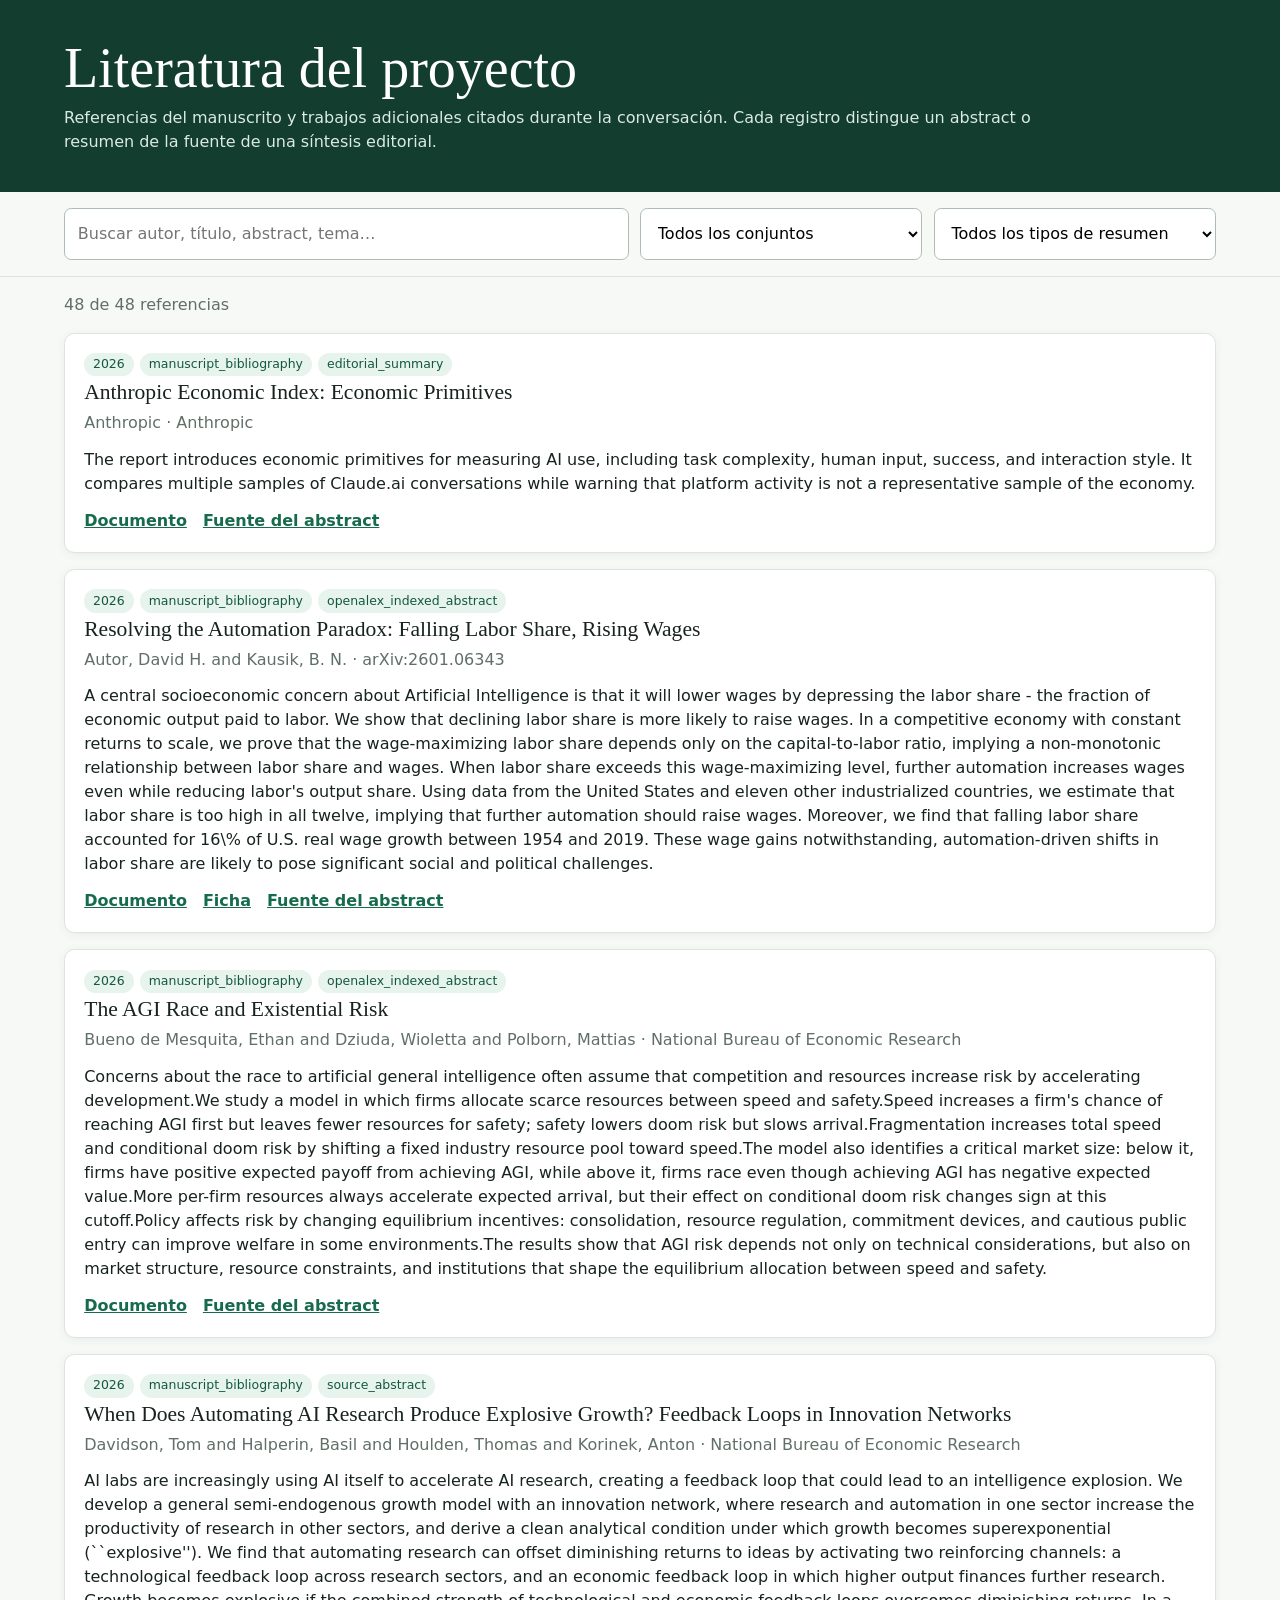
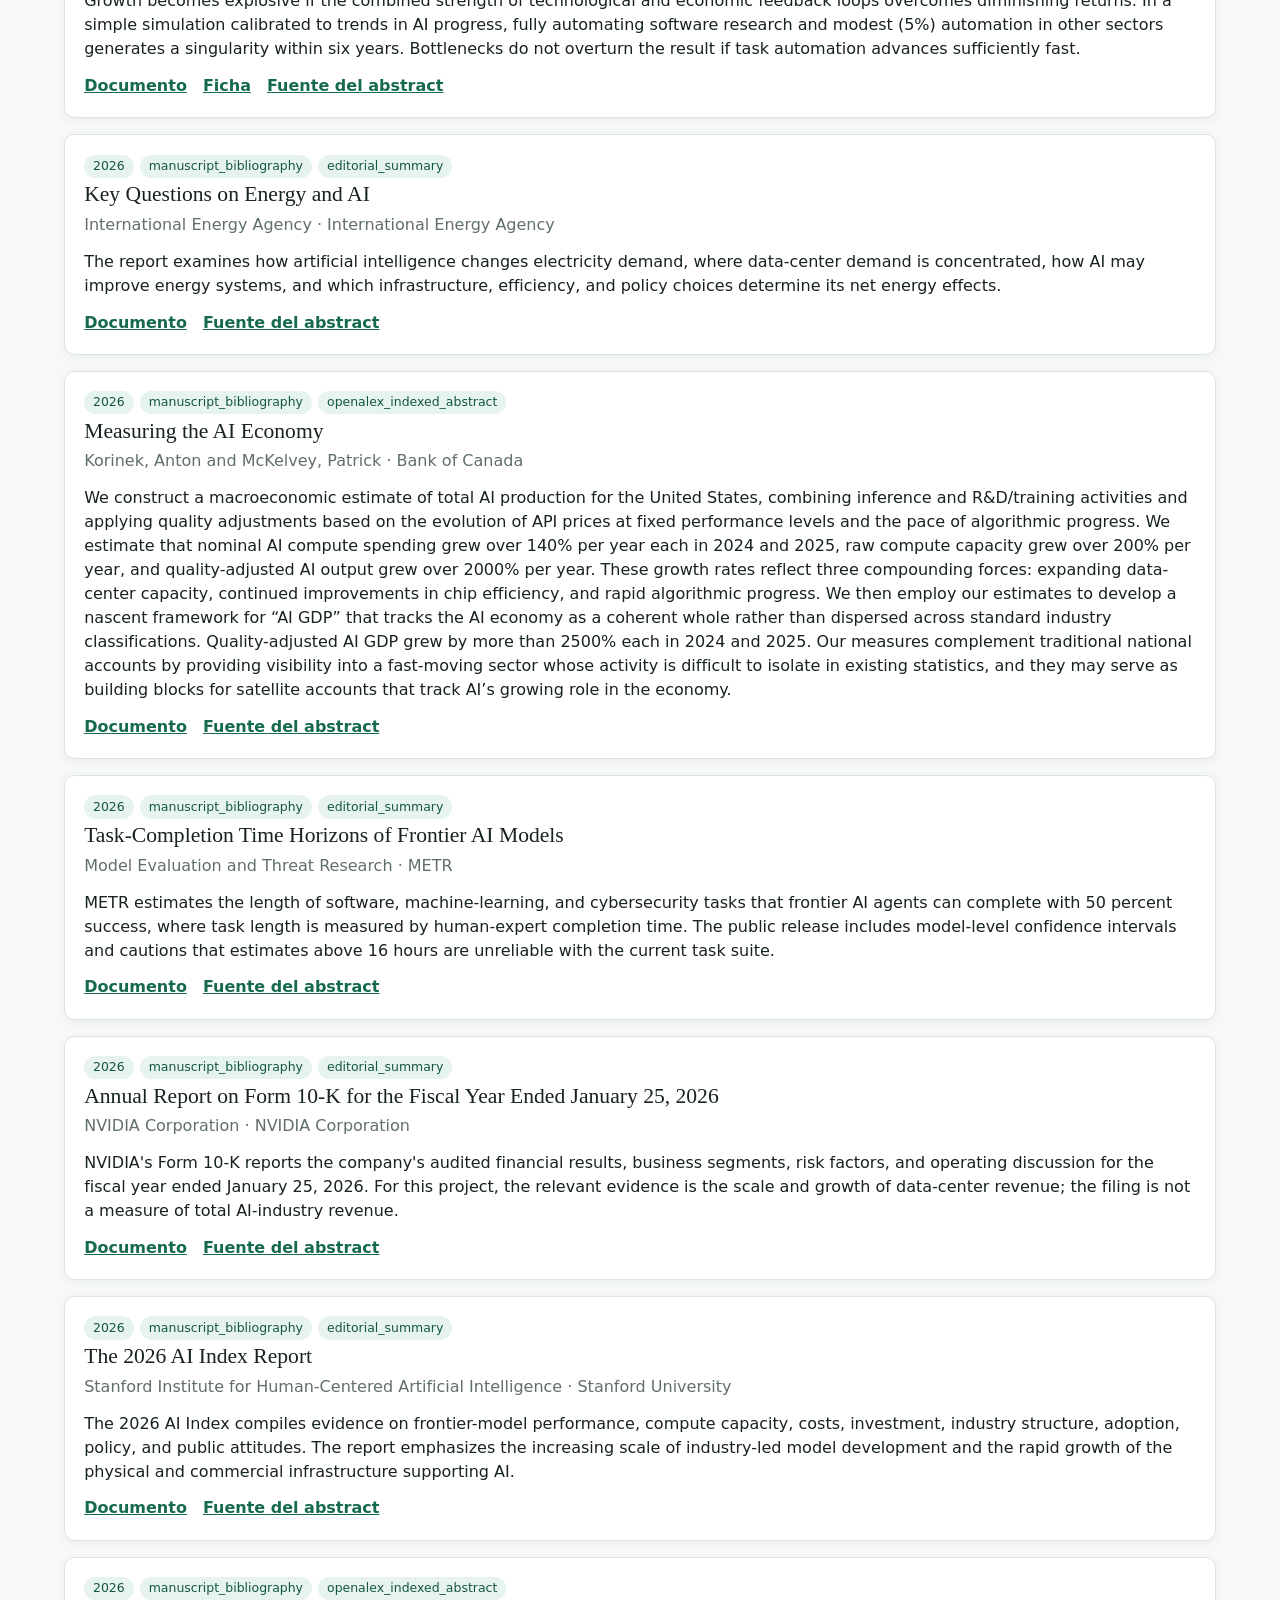
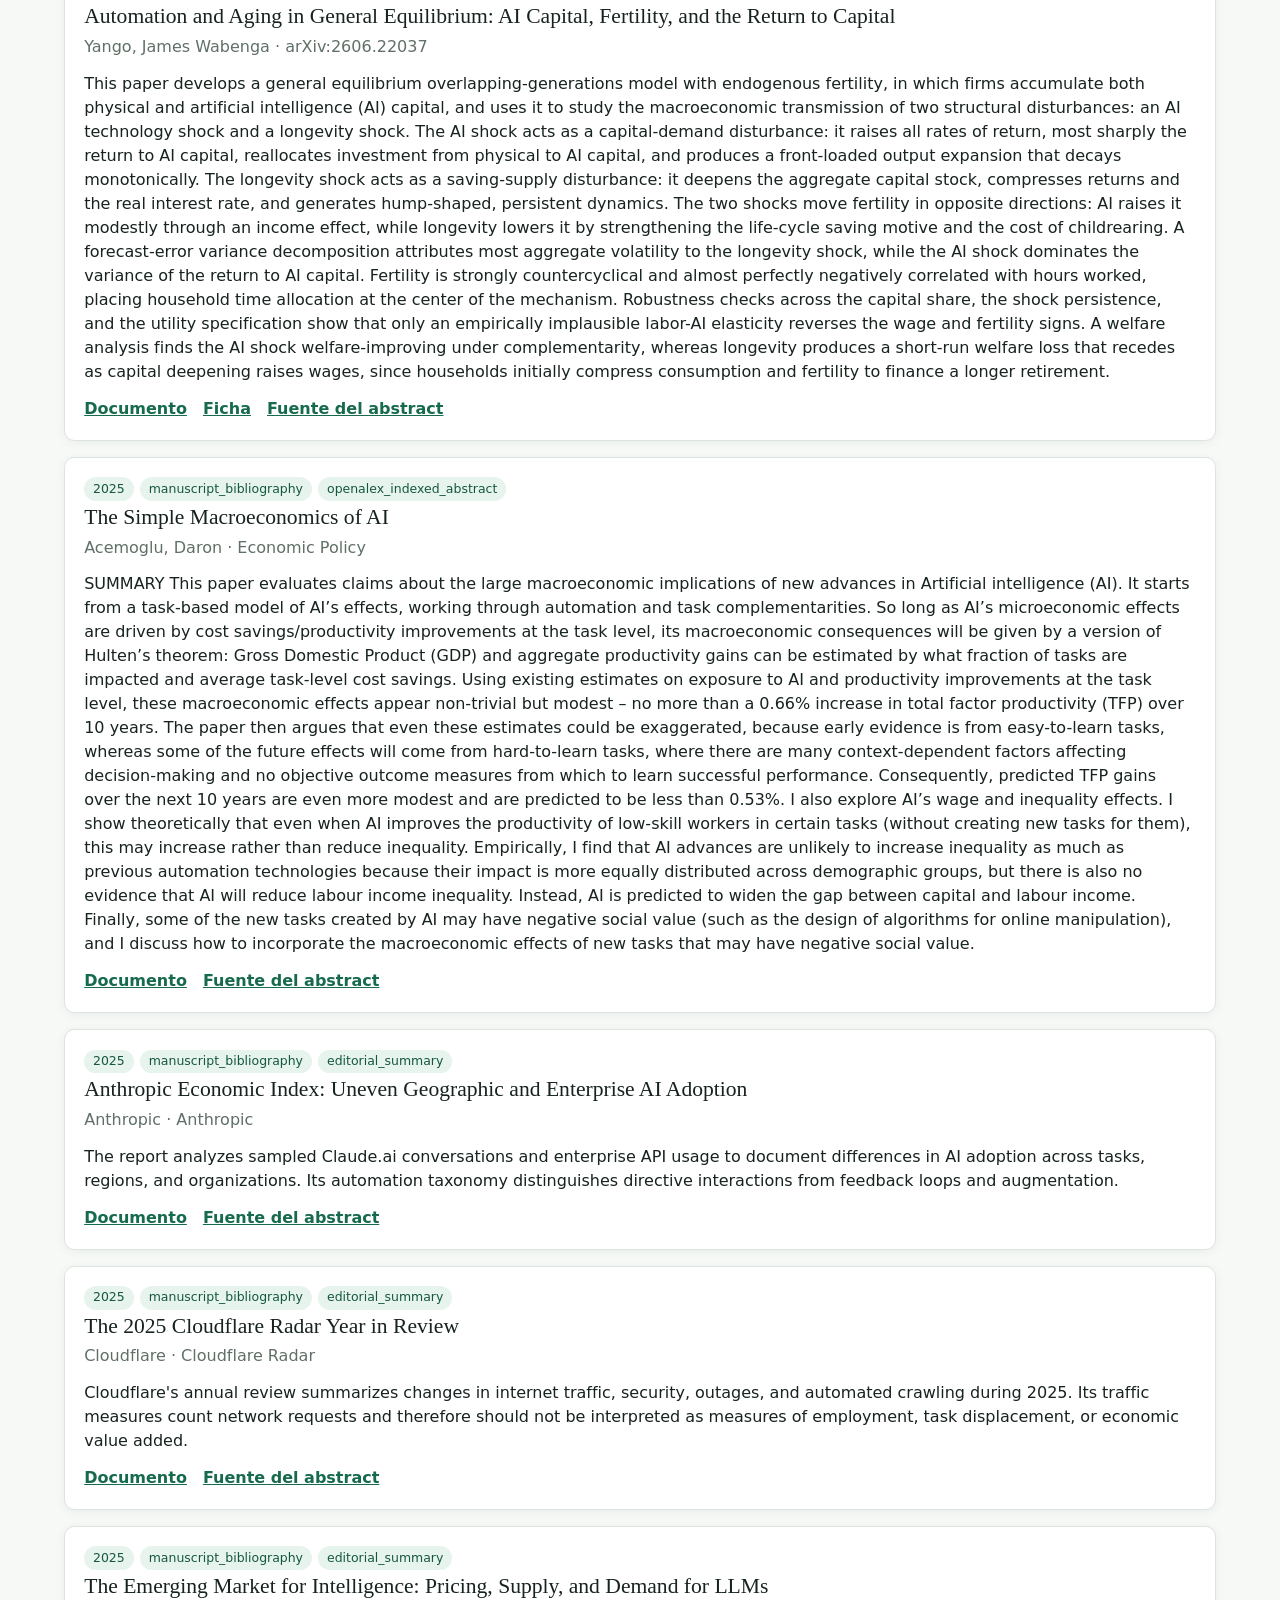
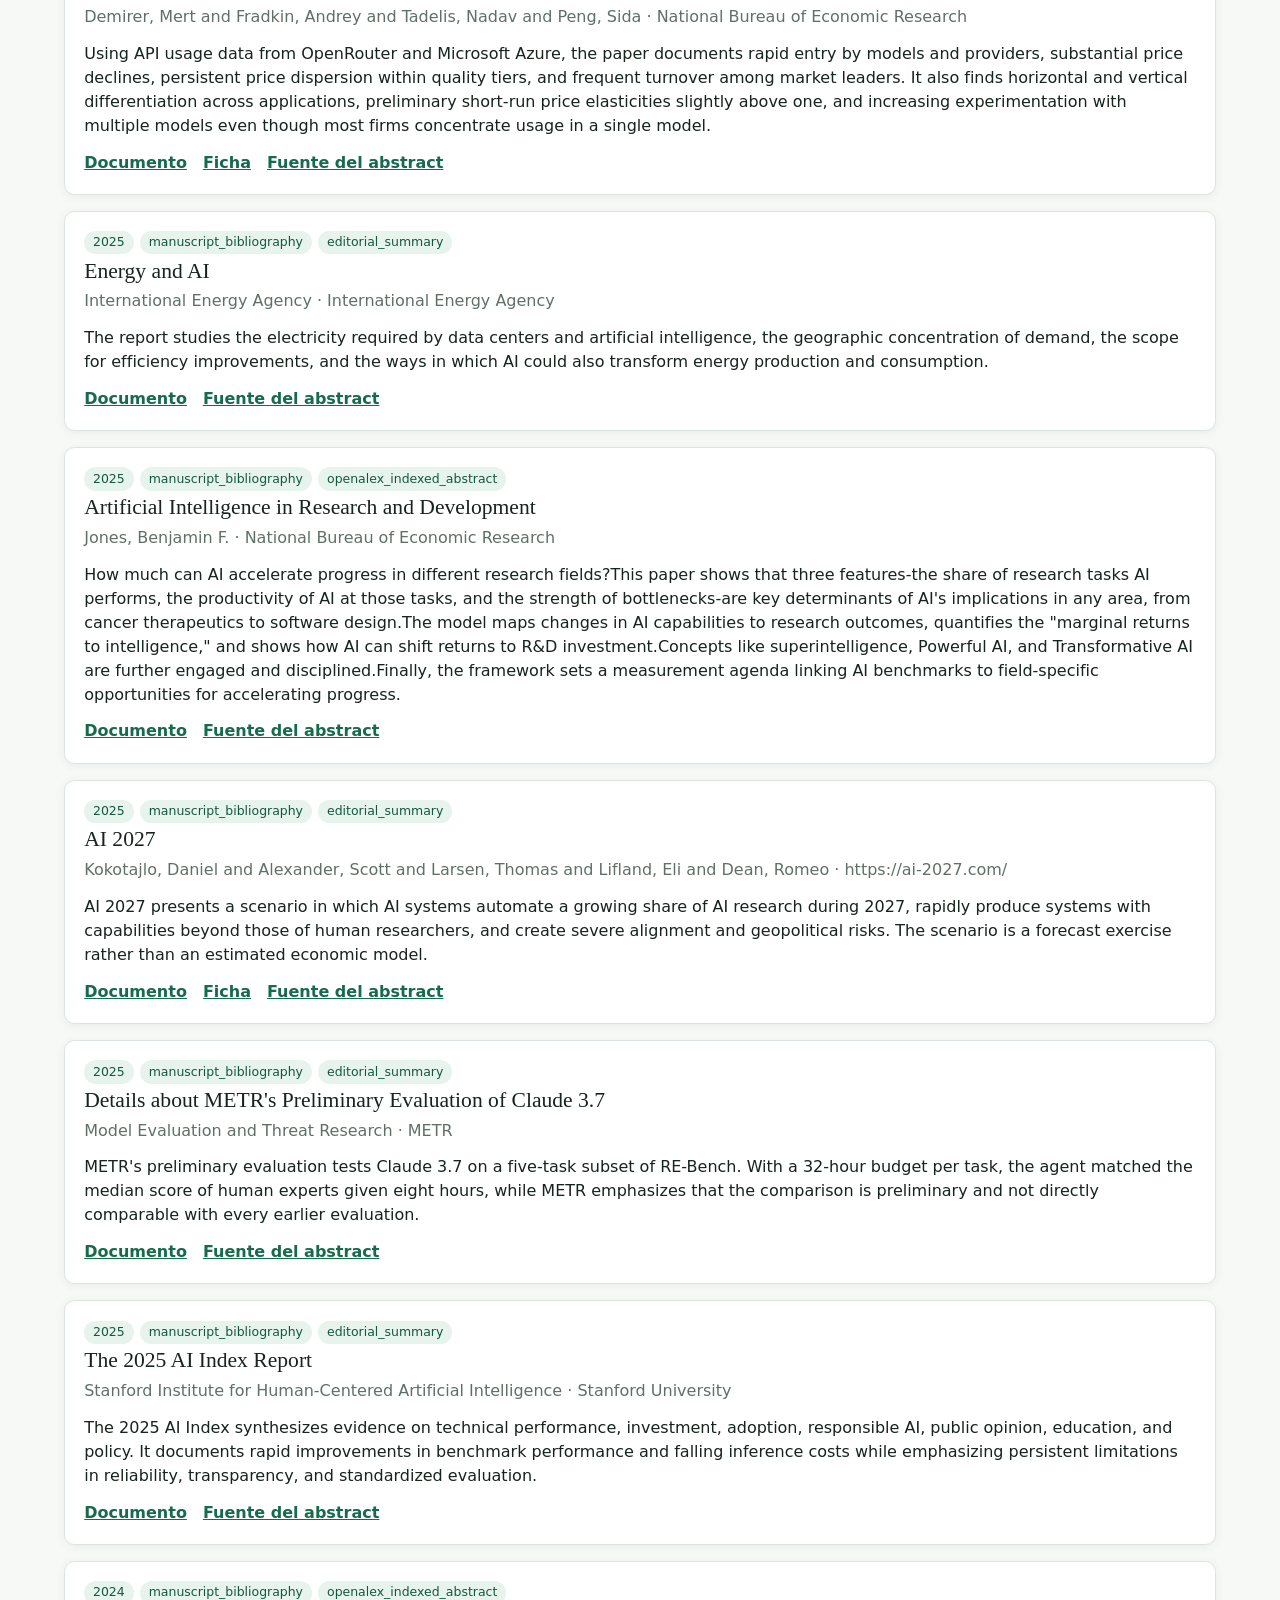
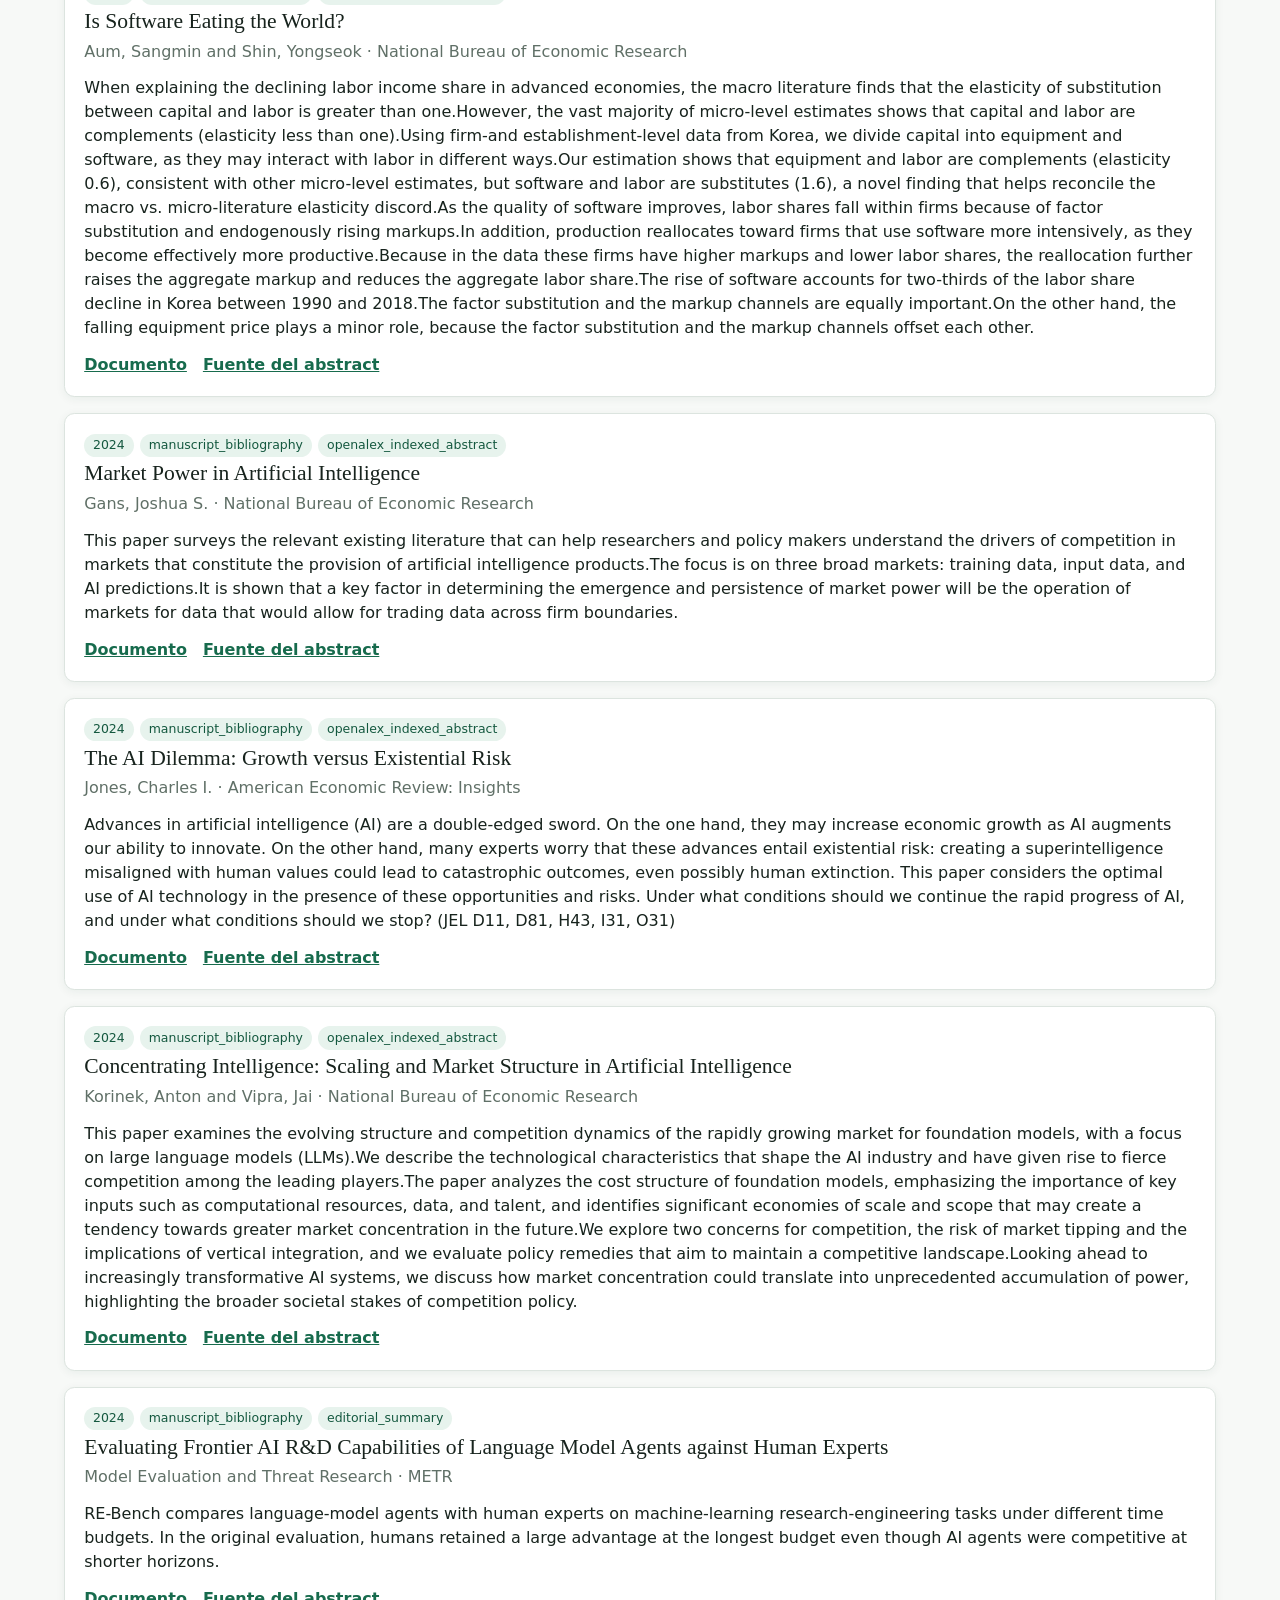
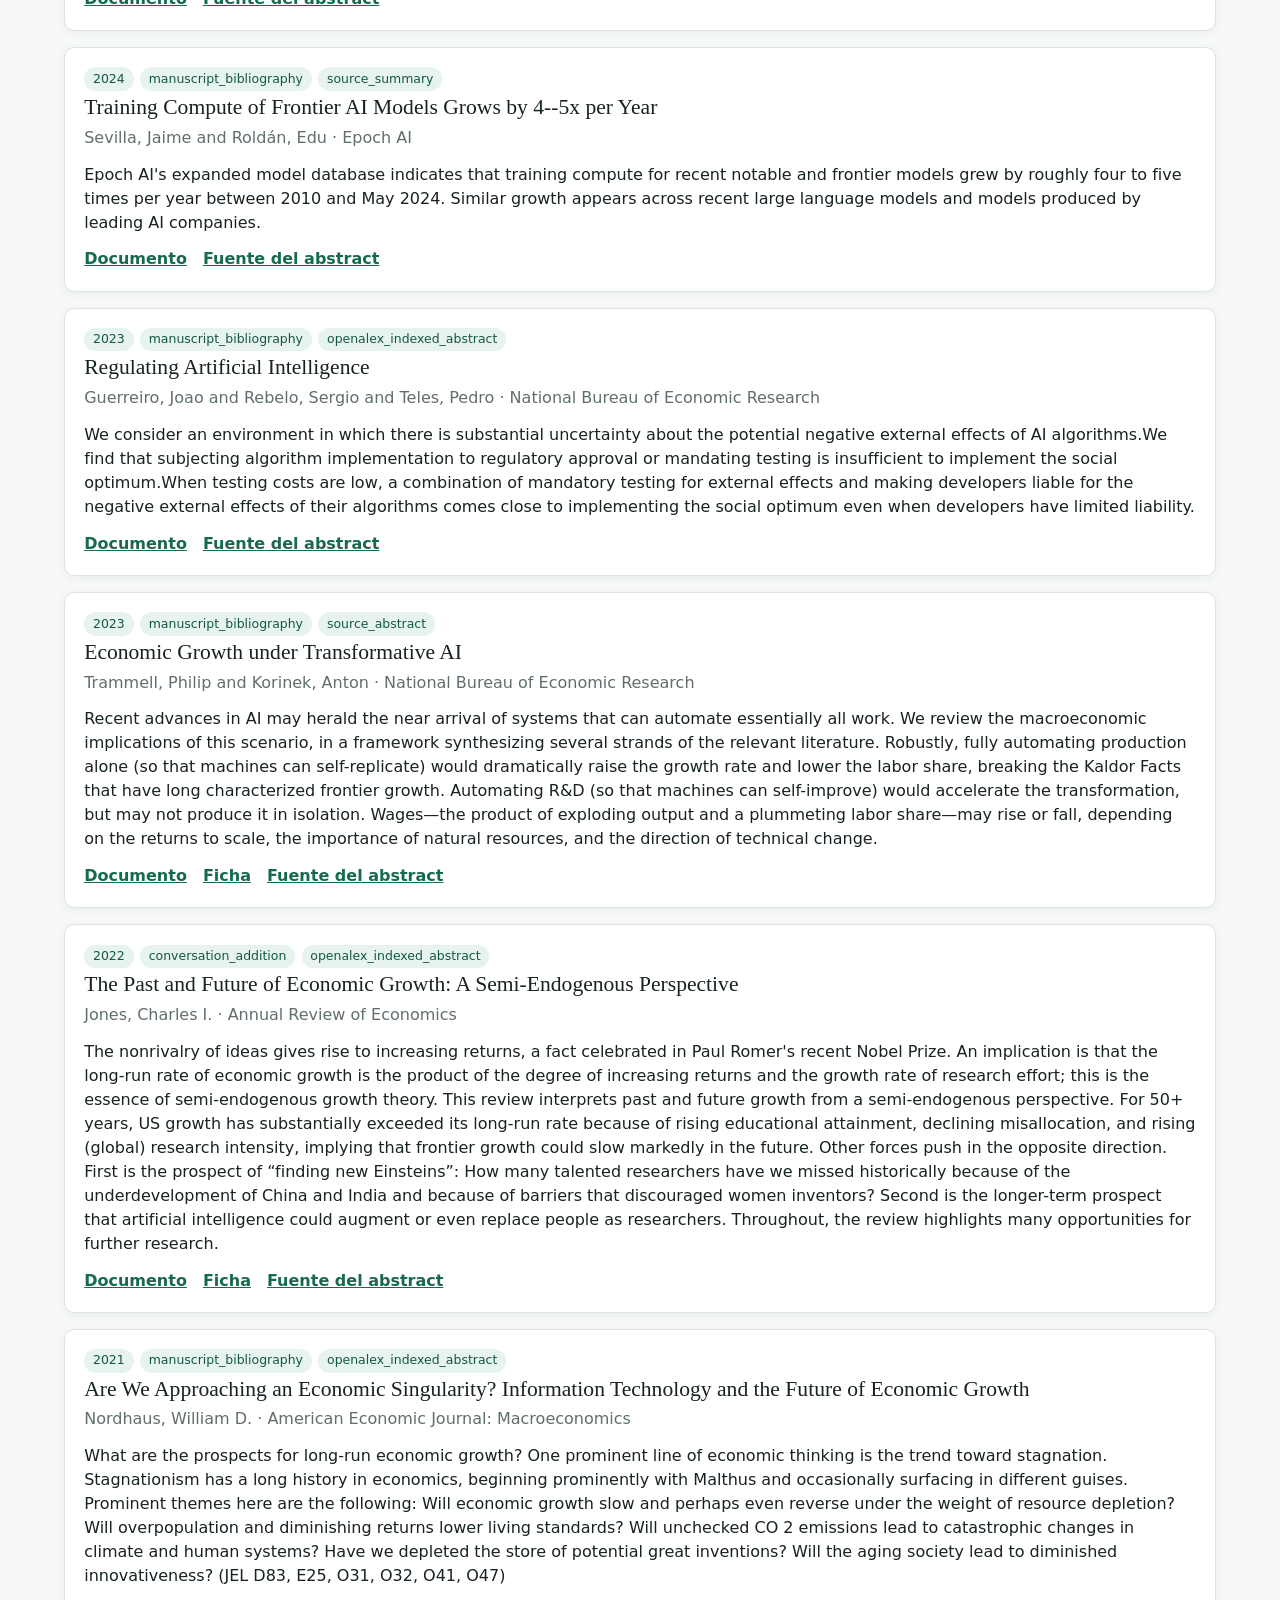
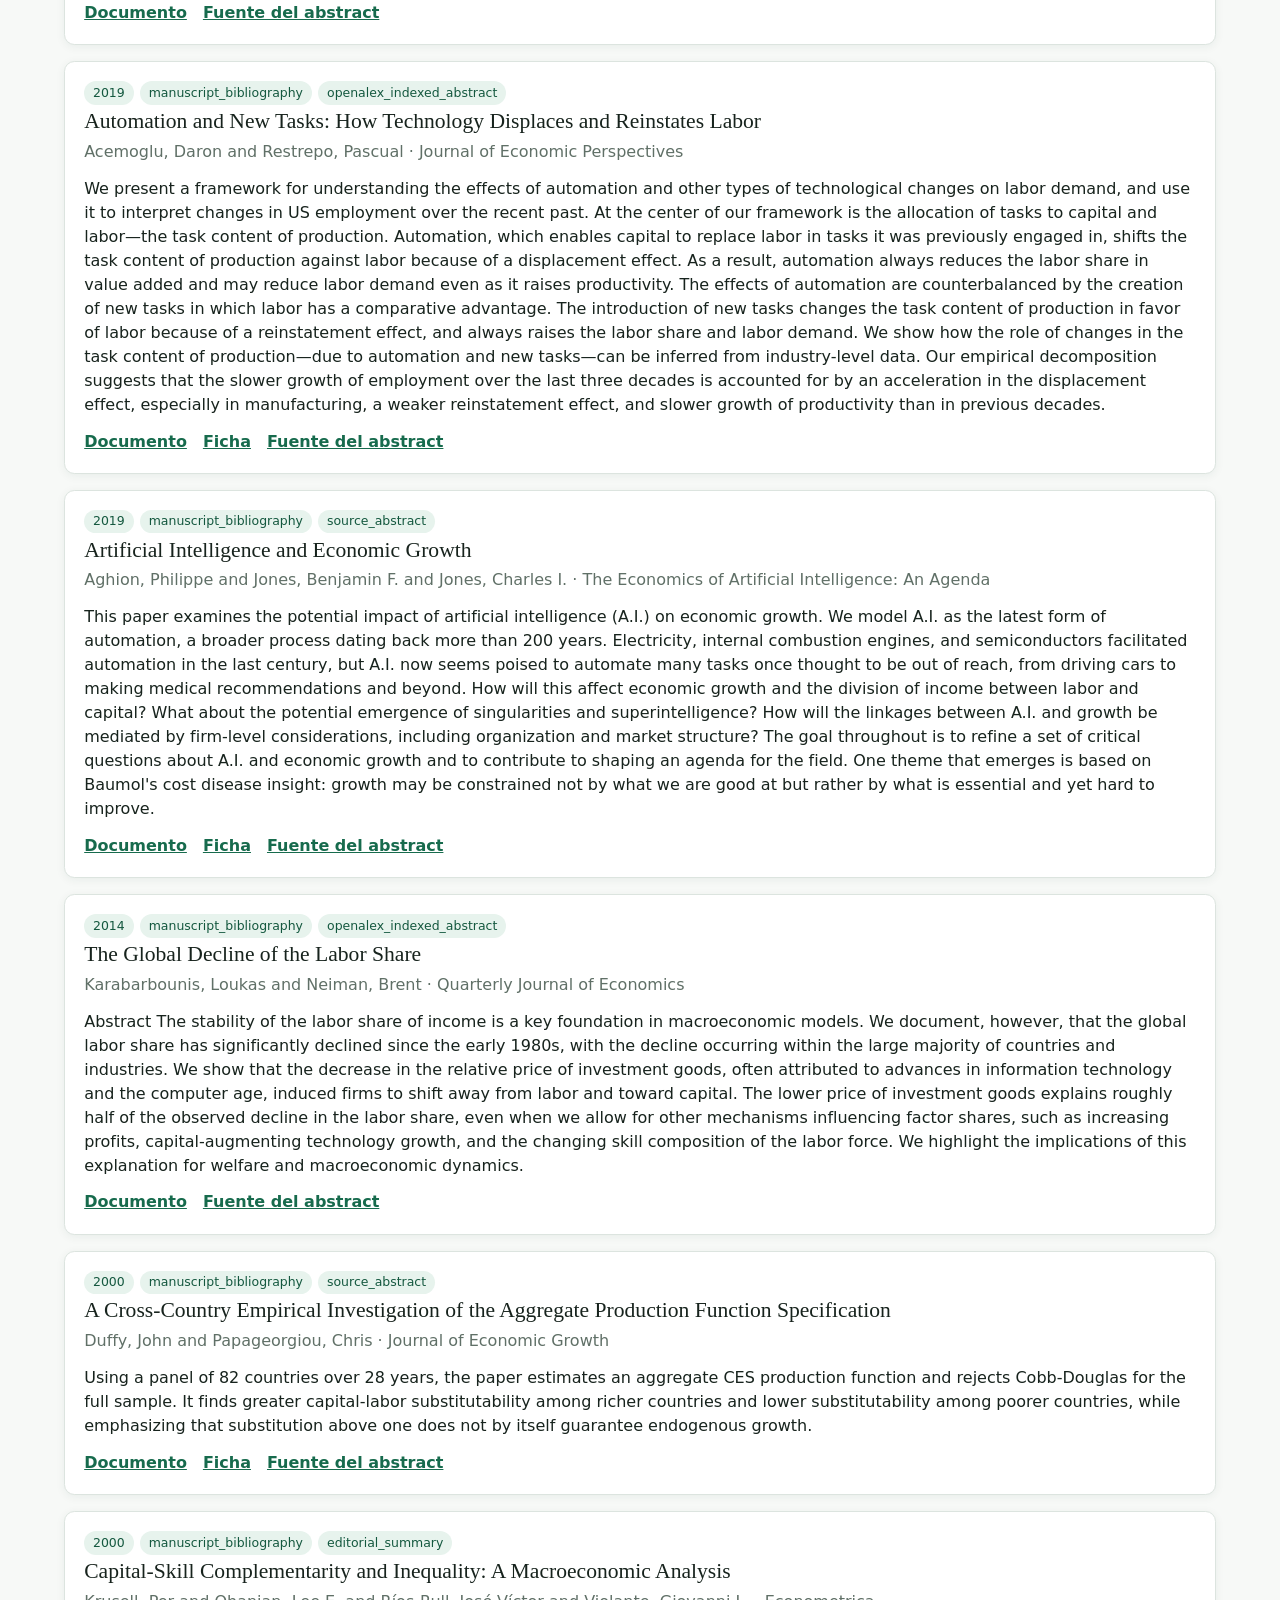
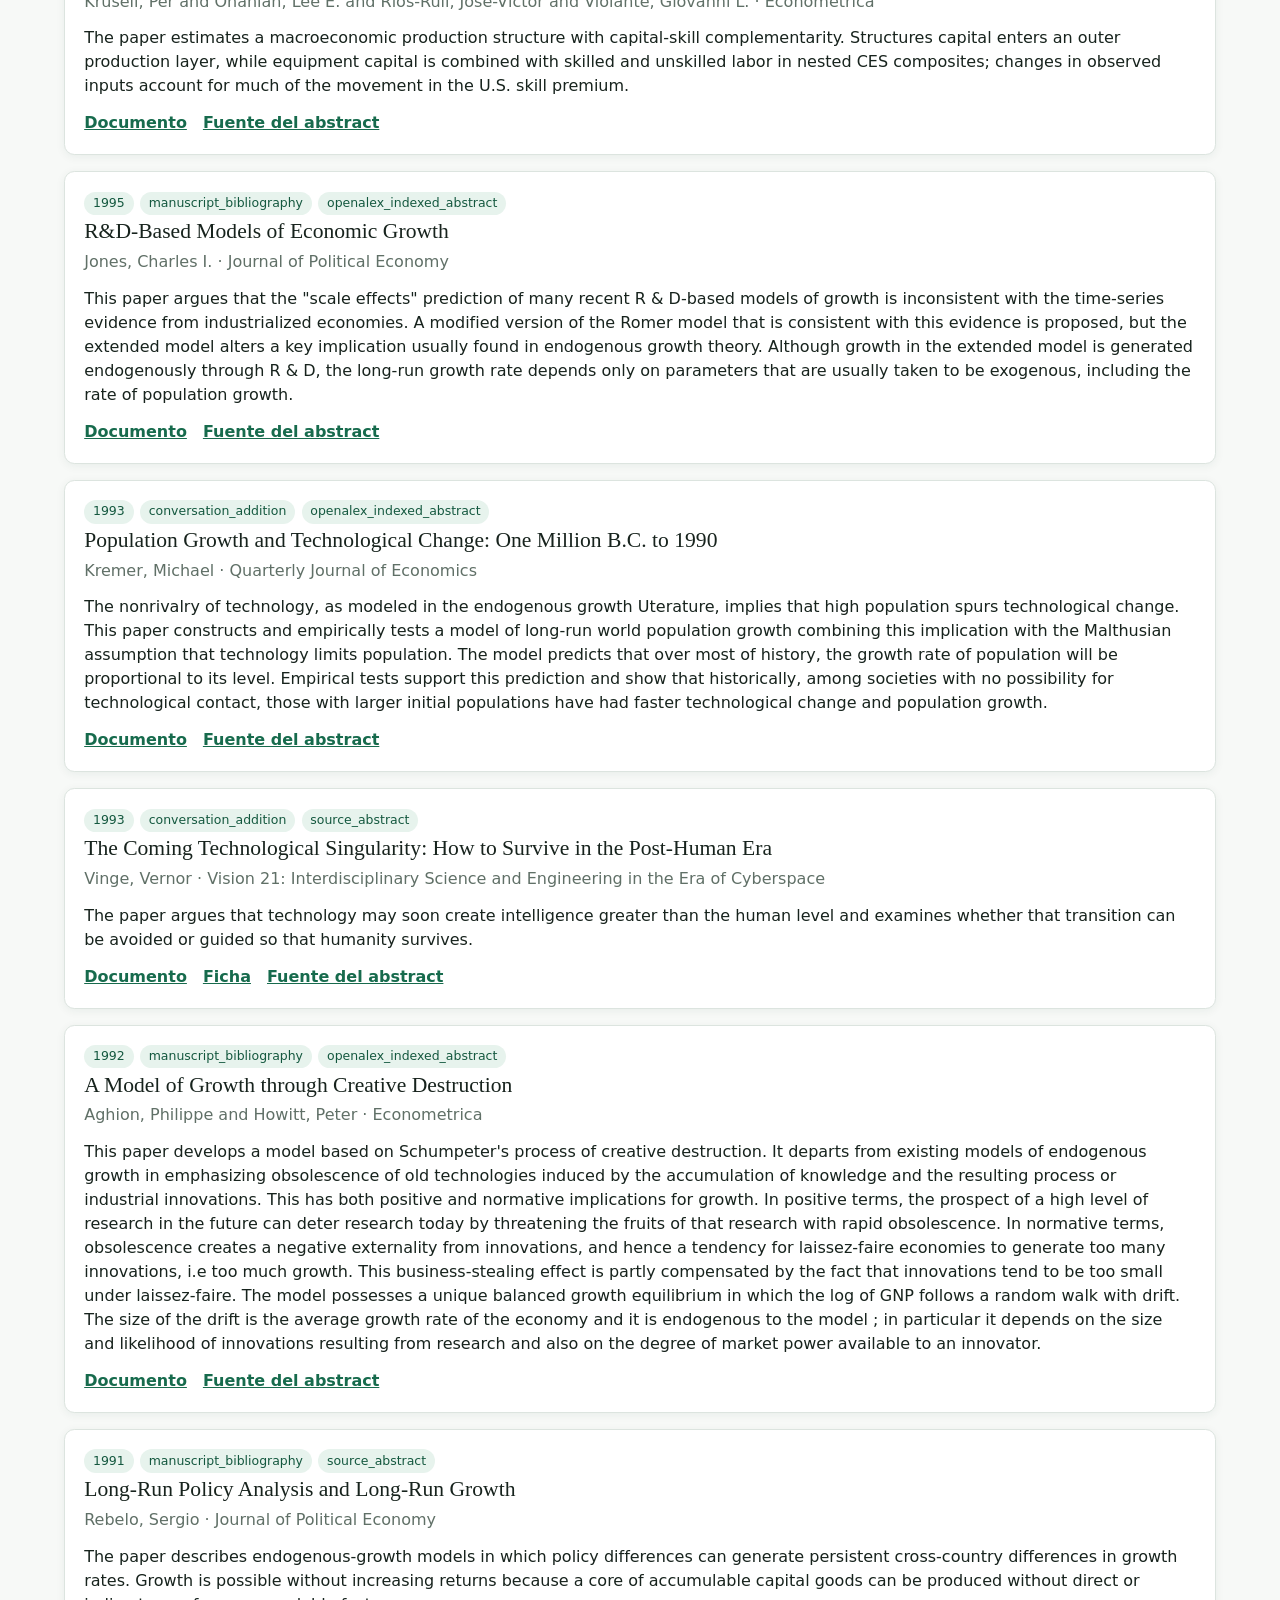
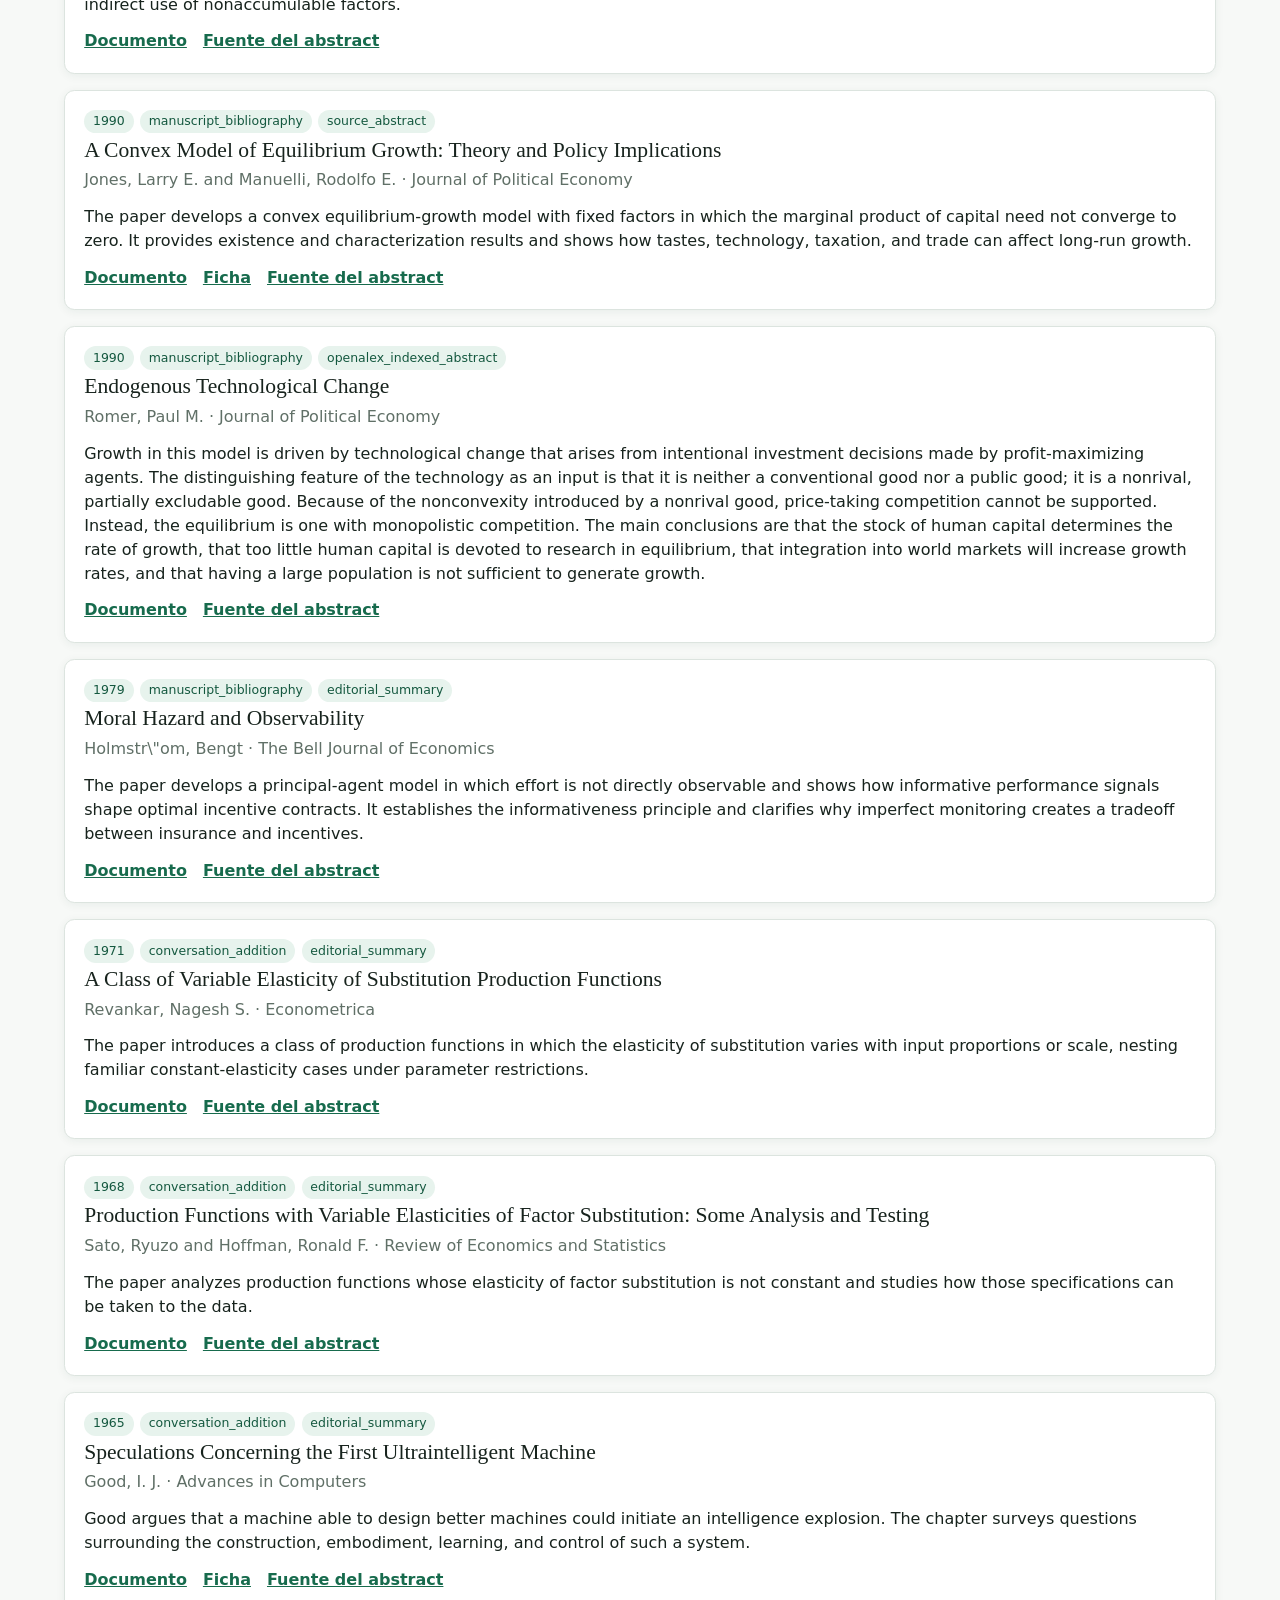
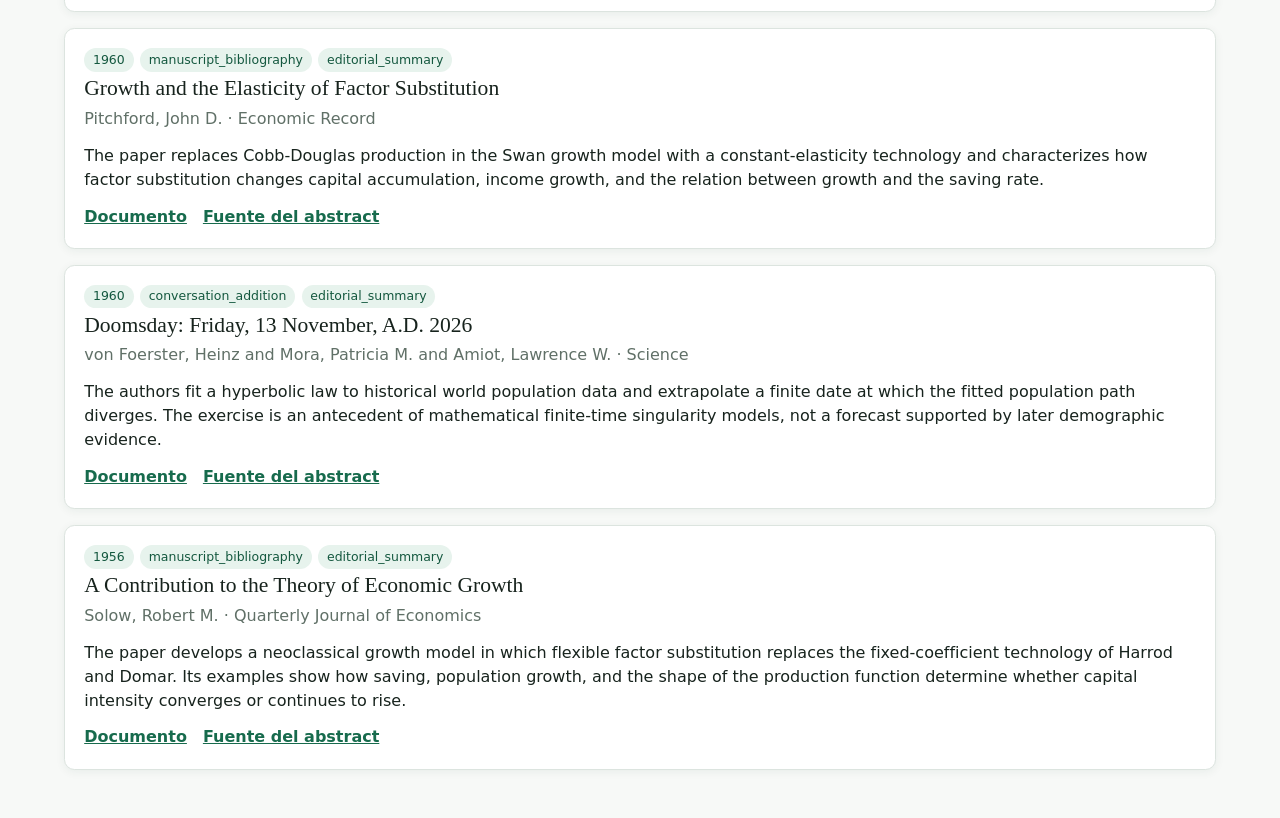
==== commit 63be82cf: "Integrate Davidson feedback framework into A-M paper" ====
--- a/literature/literature_browser.html
+++ b/literature/literature_browser.html
@@ -31,7 +31,7 @@
 <option value="abstract">Abstract o resumen de la fuente</option><option value="editorial_summary">Resumen editorial</option>
 <option value="unavailable">No disponible</option></select></section>
 <div class="summary" id="summary"></div><main id="results"></main>
-<script>const records=[{"citation_key": "anthropiceconomicindex2026", "source_group": "manuscript_bibliography", "cited_in_manuscript": "yes", "citation_locations": "sections/01_introduction.tex:153; sections/01_introduction.tex:168", "entry_type": "techreport", "authors": "Anthropic", "title": "Anthropic Economic Index: Economic Primitives", "year": "2026", "venue": "Anthropic", "volume": "", "number": "", "pages": "", "doi": "", "document_url": "https://www.anthropic.com/research/anthropic-economic-index-january-2026-report", "landing_page_url": "https://www.anthropic.com/research/anthropic-economic-index-january-2026-report", "abstract": "The report introduces economic primitives for measuring AI use, including task complexity, human input, success, and interaction style. It compares multiple samples of Claude.ai conversations while warning that platform activity is not a representative sample of the economy.", "abstract_type": "editorial_summary", "abstract_source_url": "https://www.anthropic.com/research/anthropic-economic-index-january-2026-report", "metadata_source": "Anthropic", "verification_status": "official_landing_page", "topics": "", "notes": "", "last_verified": "2026-08-13"}, {"citation_key": "autorkausik2026", "source_group": "manuscript_bibliography", "cited_in_manuscript": "yes", "citation_locations": "sections/02_literature.tex:63; sections/02_literature.tex:122; sections/03_toy_model.tex:804; sections/03_toy_model.tex:907", "entry_type": "misc", "authors": "Autor, David H. and Kausik, B. N.", "title": "Resolving the Automation Paradox: Falling Labor Share, Rising Wages", "year": "2026", "venue": "arXiv:2601.06343", "volume": "", "number": "", "pages": "", "doi": "10.48550/arXiv.2601.06343", "document_url": "https://arxiv.org/abs/2601.06343", "landing_page_url": "https://doi.org/10.48550/arXiv.2601.06343", "abstract": "A central socioeconomic concern about Artificial Intelligence is that it will lower wages by depressing the labor share - the fraction of economic output paid to labor. We show that declining labor share is more likely to raise wages. In a competitive economy with constant returns to scale, we prove that the wage-maximizing labor share depends only on the capital-to-labor ratio, implying a non-monotonic relationship between labor share and wages. When labor share exceeds this wage-maximizing level, further automation increases wages even while reducing labor's output share. Using data from the United States and eleven other industrialized countries, we estimate that labor share is too high in all twelve, implying that further automation should raise wages. Moreover, we find that falling labor share accounted for 16\\% of U.S. real wage growth between 1954 and 2019. These wage gains notwithstanding, automation-driven shifts in labor share are likely to pose significant social and political challenges.", "abstract_type": "openalex_indexed_abstract", "abstract_source_url": "https://openalex.org/W7123910272", "metadata_source": "OpenAlex", "verification_status": "doi_metadata_matched", "topics": "", "notes": "", "last_verified": "2026-08-13"}, {"citation_key": "buenodemesquitaetal2026", "source_group": "manuscript_bibliography", "cited_in_manuscript": "no", "citation_locations": "", "entry_type": "techreport", "authors": "Bueno de Mesquita, Ethan and Dziuda, Wioletta and Polborn, Mattias", "title": "The AGI Race and Existential Risk", "year": "2026", "venue": "National Bureau of Economic Research", "volume": "", "number": "35276", "pages": "", "doi": "10.3386/w35276", "document_url": "https://doi.org/10.3386/w35276", "landing_page_url": "https://doi.org/10.3386/w35276", "abstract": "Concerns about the race to artificial general intelligence often assume that competition and resources increase risk by accelerating development.We study a model in which firms allocate scarce resources between speed and safety.Speed increases a firm's chance of reaching AGI first but leaves fewer resources for safety; safety lowers doom risk but slows arrival.Fragmentation increases total speed and conditional doom risk by shifting a fixed industry resource pool toward speed.The model also identifies a critical market size: below it, firms have positive expected payoff from achieving AGI, while above it, firms race even though achieving AGI has negative expected value.More per-firm resources always accelerate expected arrival, but their effect on conditional doom risk changes sign at this cutoff.Policy affects risk by changing equilibrium incentives: consolidation, resource regulation, commitment devices, and cautious public entry can improve welfare in some environments.The results show that AGI risk depends not only on technical considerations, but also on market structure, resource constraints, and institutions that shape the equilibrium allocation between speed and safety.", "abstract_type": "openalex_indexed_abstract", "abstract_source_url": "https://openalex.org/W7162996137", "metadata_source": "OpenAlex", "verification_status": "doi_metadata_matched", "topics": "", "notes": "", "last_verified": "2026-08-13"}, {"citation_key": "iea2026", "source_group": "manuscript_bibliography", "cited_in_manuscript": "yes", "citation_locations": "sections/01_introduction.tex:117; sections/01_introduction.tex:136", "entry_type": "techreport", "authors": "International Energy Agency", "title": "Key Questions on Energy and AI", "year": "2026", "venue": "International Energy Agency", "volume": "", "number": "", "pages": "", "doi": "", "document_url": "https://www.iea.org/reports/key-questions-on-energy-and-ai", "landing_page_url": "https://www.iea.org/reports/key-questions-on-energy-and-ai", "abstract": "The report examines how artificial intelligence changes electricity demand, where data-center demand is concentrated, how AI may improve energy systems, and which infrastructure, efficiency, and policy choices determine its net energy effects.", "abstract_type": "editorial_summary", "abstract_source_url": "https://www.iea.org/reports/key-questions-on-energy-and-ai", "metadata_source": "International Energy Agency", "verification_status": "official_landing_page", "topics": "", "notes": "", "last_verified": "2026-08-13"}, {"citation_key": "korinekmckelvey2026", "source_group": "manuscript_bibliography", "cited_in_manuscript": "yes", "citation_locations": "sections/01_introduction.tex:86; sections/01_introduction.tex:117; sections/02_literature.tex:85; sections/03_toy_model.tex:168; sections/03_toy_model.tex:338; sections/03_toy_model.tex:358", "entry_type": "techreport", "authors": "Korinek, Anton and McKelvey, Patrick", "title": "Measuring the AI Economy", "year": "2026", "venue": "Bank of Canada", "volume": "", "number": "2026-20", "pages": "", "doi": "10.34989/swp-2026-20", "document_url": "https://doi.org/10.34989/swp-2026-20", "landing_page_url": "https://doi.org/10.34989/swp-2026-20", "abstract": "We construct a macroeconomic estimate of total AI production for the United States, combining inference and R&D/training activities and applying quality adjustments based on the evolution of API prices at fixed performance levels and the pace of algorithmic progress. We estimate that nominal AI compute spending grew over 140% per year each in 2024 and 2025, raw compute capacity grew over 200% per year, and quality-adjusted AI output grew over 2000% per year. These growth rates reflect three compounding forces: expanding data-center capacity, continued improvements in chip efficiency, and rapid algorithmic progress. We then employ our estimates to develop a nascent framework for “AI GDP” that tracks the AI economy as a coherent whole rather than dispersed across standard industry classifications. Quality-adjusted AI GDP grew by more than 2500% each in 2024 and 2025. Our measures complement traditional national accounts by providing visibility into a fast-moving sector whose activity is difficult to isolate in existing statistics, and they may serve as building blocks for satellite accounts that track AI’s growing role in the economy.", "abstract_type": "openalex_indexed_abstract", "abstract_source_url": "https://openalex.org/W7165191754", "metadata_source": "OpenAlex", "verification_status": "doi_metadata_matched", "topics": "", "notes": "", "last_verified": "2026-08-13"}, {"citation_key": "metrtimehorizon2026", "source_group": "manuscript_bibliography", "cited_in_manuscript": "yes", "citation_locations": "sections/01_introduction.tex:149; sections/01_introduction.tex:167", "entry_type": "misc", "authors": "Model Evaluation and Threat Research", "title": "Task-Completion Time Horizons of Frontier AI Models", "year": "2026", "venue": "METR", "volume": "", "number": "", "pages": "", "doi": "", "document_url": "https://metr.org/time-horizons/", "landing_page_url": "https://metr.org/time-horizons/", "abstract": "METR estimates the length of software, machine-learning, and cybersecurity tasks that frontier AI agents can complete with 50 percent success, where task length is measured by human-expert completion time. The public release includes model-level confidence intervals and cautions that estimates above 16 hours are unreliable with the current task suite.", "abstract_type": "editorial_summary", "abstract_source_url": "https://metr.org/time-horizons/", "metadata_source": "METR", "verification_status": "official_landing_page", "topics": "", "notes": "Updated May 8, 2026", "last_verified": "2026-08-13"}, {"citation_key": "nvidia2026", "source_group": "manuscript_bibliography", "cited_in_manuscript": "yes", "citation_locations": "sections/01_introduction.tex:192", "entry_type": "techreport", "authors": "NVIDIA Corporation", "title": "Annual Report on Form 10-K for the Fiscal Year Ended January 25, 2026", "year": "2026", "venue": "NVIDIA Corporation", "volume": "", "number": "", "pages": "", "doi": "", "document_url": "https://www.sec.gov/Archives/edgar/data/1045810/000104581026000021/nvda-20260125.htm", "landing_page_url": "https://www.sec.gov/Archives/edgar/data/1045810/000104581026000021/nvda-20260125.htm", "abstract": "NVIDIA's Form 10-K reports the company's audited financial results, business segments, risk factors, and operating discussion for the fiscal year ended January 25, 2026. For this project, the relevant evidence is the scale and growth of data-center revenue; the filing is not a measure of total AI-industry revenue.", "abstract_type": "editorial_summary", "abstract_source_url": "https://www.sec.gov/Archives/edgar/data/1045810/000104581026000021/nvda-20260125.htm", "metadata_source": "U.S. SEC", "verification_status": "official_filing", "topics": "", "notes": "", "last_verified": "2026-08-13"}, {"citation_key": "stanfordaiindex2026", "source_group": "manuscript_bibliography", "cited_in_manuscript": "yes", "citation_locations": "sections/01_introduction.tex:105; sections/01_introduction.tex:197", "entry_type": "techreport", "authors": "Stanford Institute for Human-Centered Artificial Intelligence", "title": "The 2026 AI Index Report", "year": "2026", "venue": "Stanford University", "volume": "", "number": "", "pages": "", "doi": "", "document_url": "https://hai.stanford.edu/ai-index/2026-ai-index-report", "landing_page_url": "https://hai.stanford.edu/ai-index/2026-ai-index-report", "abstract": "The 2026 AI Index compiles evidence on frontier-model performance, compute capacity, costs, investment, industry structure, adoption, policy, and public attitudes. The report emphasizes the increasing scale of industry-led model development and the rapid growth of the physical and commercial infrastructure supporting AI.", "abstract_type": "editorial_summary", "abstract_source_url": "https://hai.stanford.edu/ai-index/2026-ai-index-report", "metadata_source": "Stanford HAI", "verification_status": "official_landing_page", "topics": "", "notes": "", "last_verified": "2026-08-13"}, {"citation_key": "yango2026", "source_group": "manuscript_bibliography", "cited_in_manuscript": "yes", "citation_locations": "sections/02_literature.tex:65; sections/02_literature.tex:122; sections/03_toy_model.tex:804; sections/03_toy_model.tex:909", "entry_type": "misc", "authors": "Yango, James Wabenga", "title": "Automation and Aging in General Equilibrium: AI Capital, Fertility, and the Return to Capital", "year": "2026", "venue": "arXiv:2606.22037", "volume": "", "number": "", "pages": "", "doi": "10.48550/arXiv.2606.22037", "document_url": "https://arxiv.org/abs/2606.22037", "landing_page_url": "https://doi.org/10.48550/arXiv.2606.22037", "abstract": "This paper develops a general equilibrium overlapping-generations model with endogenous fertility, in which firms accumulate both physical and artificial intelligence (AI) capital, and uses it to study the macroeconomic transmission of two structural disturbances: an AI technology shock and a longevity shock. The AI shock acts as a capital-demand disturbance: it raises all rates of return, most sharply the return to AI capital, reallocates investment from physical to AI capital, and produces a front-loaded output expansion that decays monotonically. The longevity shock acts as a saving-supply disturbance: it deepens the aggregate capital stock, compresses returns and the real interest rate, and generates hump-shaped, persistent dynamics. The two shocks move fertility in opposite directions: AI raises it modestly through an income effect, while longevity lowers it by strengthening the life-cycle saving motive and the cost of childrearing. A forecast-error variance decomposition attributes most aggregate volatility to the longevity shock, while the AI shock dominates the variance of the return to AI capital. Fertility is strongly countercyclical and almost perfectly negatively correlated with hours worked, placing household time allocation at the center of the mechanism. Robustness checks across the capital share, the shock persistence, and the utility specification show that only an empirically implausible labor-AI elasticity reverses the wage and fertility signs. A welfare analysis finds the AI shock welfare-improving under complementarity, whereas longevity produces a short-run welfare loss that recedes as capital deepening raises wages, since households initially compress consumption and fertility to finance a longer retirement.", "abstract_type": "openalex_indexed_abstract", "abstract_source_url": "https://openalex.org/W7165684671", "metadata_source": "OpenAlex", "verification_status": "doi_metadata_matched", "topics": "", "notes": "", "last_verified": "2026-08-13"}, {"citation_key": "acemoglu2025", "source_group": "manuscript_bibliography", "cited_in_manuscript": "yes", "citation_locations": "sections/02_literature.tex:36; sections/02_literature.tex:92; sections/04_task_extension.tex:14", "entry_type": "article", "authors": "Acemoglu, Daron", "title": "The Simple Macroeconomics of AI", "year": "2025", "venue": "Economic Policy", "volume": "40", "number": "121", "pages": "13--58", "doi": "10.1093/epolic/eiae042", "document_url": "https://doi.org/10.1093/epolic/eiae042", "landing_page_url": "https://doi.org/10.1093/epolic/eiae042", "abstract": "SUMMARY This paper evaluates claims about the large macroeconomic implications of new advances in Artificial intelligence (AI). It starts from a task-based model of AI’s effects, working through automation and task complementarities. So long as AI’s microeconomic effects are driven by cost savings/productivity improvements at the task level, its macroeconomic consequences will be given by a version of Hulten’s theorem: Gross Domestic Product (GDP) and aggregate productivity gains can be estimated by what fraction of tasks are impacted and average task-level cost savings. Using existing estimates on exposure to AI and productivity improvements at the task level, these macroeconomic effects appear non-trivial but modest – no more than a 0.66% increase in total factor productivity (TFP) over 10 years. The paper then argues that even these estimates could be exaggerated, because early evidence is from easy-to-learn tasks, whereas some of the future effects will come from hard-to-learn tasks, where there are many context-dependent factors affecting decision-making and no objective outcome measures from which to learn successful performance. Consequently, predicted TFP gains over the next 10 years are even more modest and are predicted to be less than 0.53%. I also explore AI’s wage and inequality effects. I show theoretically that even when AI improves the productivity of low-skill workers in certain tasks (without creating new tasks for them), this may increase rather than reduce inequality. Empirically, I find that AI advances are unlikely to increase inequality as much as previous automation technologies because their impact is more equally distributed across demographic groups, but there is also no evidence that AI will reduce labour income inequality. Instead, AI is predicted to widen the gap between capital and labour income. Finally, some of the new tasks created by AI may have negative social value (such as the design of algorithms for online manipulation), and I discuss how to incorporate the macroeconomic effects of new tasks that may have negative social value.", "abstract_type": "openalex_indexed_abstract", "abstract_source_url": "https://openalex.org/W4401405116", "metadata_source": "OpenAlex", "verification_status": "doi_metadata_matched", "topics": "", "notes": "", "last_verified": "2026-08-13"}, {"citation_key": "anthropiceconomicindex2025", "source_group": "manuscript_bibliography", "cited_in_manuscript": "yes", "citation_locations": "sections/01_introduction.tex:153; sections/01_introduction.tex:167", "entry_type": "techreport", "authors": "Anthropic", "title": "Anthropic Economic Index: Uneven Geographic and Enterprise AI Adoption", "year": "2025", "venue": "Anthropic", "volume": "", "number": "", "pages": "", "doi": "", "document_url": "https://www.anthropic.com/research/anthropic-economic-index-september-2025-report", "landing_page_url": "https://www.anthropic.com/research/anthropic-economic-index-september-2025-report", "abstract": "The report analyzes sampled Claude.ai conversations and enterprise API usage to document differences in AI adoption across tasks, regions, and organizations. Its automation taxonomy distinguishes directive interactions from feedback loops and augmentation.", "abstract_type": "editorial_summary", "abstract_source_url": "https://www.anthropic.com/research/anthropic-economic-index-september-2025-report", "metadata_source": "Anthropic", "verification_status": "official_landing_page", "topics": "", "notes": "", "last_verified": "2026-08-13"}, {"citation_key": "cloudflareradar2025", "source_group": "manuscript_bibliography", "cited_in_manuscript": "yes", "citation_locations": "sections/01_introduction.tex:186", "entry_type": "misc", "authors": "Cloudflare", "title": "The 2025 Cloudflare Radar Year in Review", "year": "2025", "venue": "Cloudflare Radar", "volume": "", "number": "", "pages": "", "doi": "", "document_url": "https://blog.cloudflare.com/radar-2025-year-in-review/", "landing_page_url": "https://blog.cloudflare.com/radar-2025-year-in-review/", "abstract": "Cloudflare's annual review summarizes changes in internet traffic, security, outages, and automated crawling during 2025. Its traffic measures count network requests and therefore should not be interpreted as measures of employment, task displacement, or economic value added.", "abstract_type": "editorial_summary", "abstract_source_url": "https://blog.cloudflare.com/radar-2025-year-in-review/", "metadata_source": "Cloudflare Radar", "verification_status": "official_landing_page", "topics": "", "notes": "", "last_verified": "2026-08-13"}, {"citation_key": "demireretal2025", "source_group": "manuscript_bibliography", "cited_in_manuscript": "yes", "citation_locations": "sections/02_literature.tex:87; sections/02_literature.tex:101; sections/03_toy_model.tex:170", "entry_type": "techreport", "authors": "Demirer, Mert and Fradkin, Andrey and Tadelis, Nadav and Peng, Sida", "title": "The Emerging Market for Intelligence: Pricing, Supply, and Demand for LLMs", "year": "2025", "venue": "National Bureau of Economic Research", "volume": "", "number": "34608", "pages": "", "doi": "10.3386/w34608", "document_url": "https://www.nber.org/system/files/working_papers/w34608/w34608.pdf", "landing_page_url": "https://www.nber.org/papers/w34608", "abstract": "Using API usage data from OpenRouter and Microsoft Azure, the paper documents rapid entry by models and providers, substantial price declines, persistent price dispersion within quality tiers, and frequent turnover among market leaders. It also finds horizontal and vertical differentiation across applications, preliminary short-run price elasticities slightly above one, and increasing experimentation with multiple models even though most firms concentrate usage in a single model.", "abstract_type": "editorial_summary", "abstract_source_url": "https://www.nber.org/papers/w34608", "metadata_source": "NBER", "verification_status": "official_landing_page", "topics": "", "notes": "", "last_verified": "2026-08-13"}, {"citation_key": "iea2025", "source_group": "manuscript_bibliography", "cited_in_manuscript": "yes", "citation_locations": "sections/01_introduction.tex:117; sections/01_introduction.tex:136", "entry_type": "techreport", "authors": "International Energy Agency", "title": "Energy and AI", "year": "2025", "venue": "International Energy Agency", "volume": "", "number": "", "pages": "", "doi": "", "document_url": "https://www.iea.org/reports/energy-and-ai", "landing_page_url": "https://www.iea.org/reports/energy-and-ai", "abstract": "The report studies the electricity required by data centers and artificial intelligence, the geographic concentration of demand, the scope for efficiency improvements, and the ways in which AI could also transform energy production and consumption.", "abstract_type": "editorial_summary", "abstract_source_url": "https://www.iea.org/reports/energy-and-ai", "metadata_source": "International Energy Agency", "verification_status": "official_landing_page", "topics": "", "notes": "", "last_verified": "2026-08-13"}, {"citation_key": "jones2025rd", "source_group": "manuscript_bibliography", "cited_in_manuscript": "yes", "citation_locations": "sections/02_literature.tex:42; sections/02_literature.tex:127; sections/04_task_extension.tex:14", "entry_type": "techreport", "authors": "Jones, Benjamin F.", "title": "Artificial Intelligence in Research and Development", "year": "2025", "venue": "National Bureau of Economic Research", "volume": "", "number": "34312", "pages": "", "doi": "10.3386/w34312", "document_url": "https://doi.org/10.3386/w34312", "landing_page_url": "https://doi.org/10.3386/w34312", "abstract": "How much can AI accelerate progress in different research fields?This paper shows that three features-the share of research tasks AI performs, the productivity of AI at those tasks, and the strength of bottlenecks-are key determinants of AI's implications in any area, from cancer therapeutics to software design.The model maps changes in AI capabilities to research outcomes, quantifies the \"marginal returns to intelligence,\" and shows how AI can shift returns to R&D investment.Concepts like superintelligence, Powerful AI, and Transformative AI are further engaged and disciplined.Finally, the framework sets a measurement agenda linking AI benchmarks to field-specific opportunities for accelerating progress.", "abstract_type": "openalex_indexed_abstract", "abstract_source_url": "https://openalex.org/W4414867103", "metadata_source": "OpenAlex", "verification_status": "doi_metadata_matched", "topics": "", "notes": "", "last_verified": "2026-08-13"}, {"citation_key": "kokotajlo2025", "source_group": "manuscript_bibliography", "cited_in_manuscript": "yes", "citation_locations": "sections/01_introduction.tex:285; sections/06_conclusion.tex:200", "entry_type": "misc", "authors": "Kokotajlo, Daniel and Alexander, Scott and Larsen, Thomas and Lifland, Eli and Dean, Romeo", "title": "AI 2027", "year": "2025", "venue": "https://ai-2027.com/", "volume": "", "number": "", "pages": "", "doi": "", "document_url": "https://ai-2027.com/scenario.pdf", "landing_page_url": "https://ai-2027.com/", "abstract": "AI 2027 presents a scenario in which AI systems automate a growing share of AI research during 2027, rapidly produce systems with capabilities beyond those of human researchers, and create severe alignment and geopolitical risks. The scenario is a forecast exercise rather than an estimated economic model.", "abstract_type": "editorial_summary", "abstract_source_url": "https://ai-2027.com/summary", "metadata_source": "AI 2027", "verification_status": "official_landing_page", "topics": "", "notes": "Scenario forecast published April 3, 2025", "last_verified": "2026-08-13"}, {"citation_key": "metrclaude2025", "source_group": "manuscript_bibliography", "cited_in_manuscript": "yes", "citation_locations": "sections/01_introduction.tex:177", "entry_type": "misc", "authors": "Model Evaluation and Threat Research", "title": "Details about METR's Preliminary Evaluation of Claude 3.7", "year": "2025", "venue": "METR", "volume": "", "number": "", "pages": "", "doi": "", "document_url": "https://metr.org/evaluations/claude-3-7-report/", "landing_page_url": "https://metr.org/evaluations/claude-3-7-report/", "abstract": "METR's preliminary evaluation tests Claude 3.7 on a five-task subset of RE-Bench. With a 32-hour budget per task, the agent matched the median score of human experts given eight hours, while METR emphasizes that the comparison is preliminary and not directly comparable with every earlier evaluation.", "abstract_type": "editorial_summary", "abstract_source_url": "https://metr.org/evaluations/claude-3-7-report/", "metadata_source": "METR", "verification_status": "official_landing_page", "topics": "", "notes": "", "last_verified": "2026-08-13"}, {"citation_key": "stanfordaiindex2025", "source_group": "manuscript_bibliography", "cited_in_manuscript": "yes", "citation_locations": "sections/01_introduction.tex:126", "entry_type": "techreport", "authors": "Stanford Institute for Human-Centered Artificial Intelligence", "title": "The 2025 AI Index Report", "year": "2025", "venue": "Stanford University", "volume": "", "number": "", "pages": "", "doi": "", "document_url": "https://hai.stanford.edu/ai-index/2025-ai-index-report", "landing_page_url": "https://hai.stanford.edu/ai-index/2025-ai-index-report", "abstract": "The 2025 AI Index synthesizes evidence on technical performance, investment, adoption, responsible AI, public opinion, education, and policy. It documents rapid improvements in benchmark performance and falling inference costs while emphasizing persistent limitations in reliability, transparency, and standardized evaluation.", "abstract_type": "editorial_summary", "abstract_source_url": "https://hai.stanford.edu/ai-index/2025-ai-index-report", "metadata_source": "Stanford HAI", "verification_status": "official_landing_page", "topics": "", "notes": "", "last_verified": "2026-08-13"}, {"citation_key": "aumshin2024", "source_group": "manuscript_bibliography", "cited_in_manuscript": "yes", "citation_locations": "sections/02_literature.tex:58", "entry_type": "techreport", "authors": "Aum, Sangmin and Shin, Yongseok", "title": "Is Software Eating the World?", "year": "2024", "venue": "National Bureau of Economic Research", "volume": "", "number": "32591", "pages": "", "doi": "10.3386/w32591", "document_url": "https://doi.org/10.3386/w32591", "landing_page_url": "https://doi.org/10.3386/w32591", "abstract": "When explaining the declining labor income share in advanced economies, the macro literature finds that the elasticity of substitution between capital and labor is greater than one.However, the vast majority of micro-level estimates shows that capital and labor are complements (elasticity less than one).Using firm-and establishment-level data from Korea, we divide capital into equipment and software, as they may interact with labor in different ways.Our estimation shows that equipment and labor are complements (elasticity 0.6), consistent with other micro-level estimates, but software and labor are substitutes (1.6), a novel finding that helps reconcile the macro vs. micro-literature elasticity discord.As the quality of software improves, labor shares fall within firms because of factor substitution and endogenously rising markups.In addition, production reallocates toward firms that use software more intensively, as they become effectively more productive.Because in the data these firms have higher markups and lower labor shares, the reallocation further raises the aggregate markup and reduces the aggregate labor share.The rise of software accounts for two-thirds of the labor share decline in Korea between 1990 and 2018.The factor substitution and the markup channels are equally important.On the other hand, the falling equipment price plays a minor role, because the factor substitution and the markup channels offset each other.", "abstract_type": "openalex_indexed_abstract", "abstract_source_url": "https://openalex.org/W4399990048", "metadata_source": "OpenAlex", "verification_status": "doi_metadata_matched", "topics": "", "notes": "", "last_verified": "2026-08-13"}, {"citation_key": "gans2024", "source_group": "manuscript_bibliography", "cited_in_manuscript": "yes", "citation_locations": "sections/01_introduction.tex:292; sections/02_literature.tex:99; sections/02_literature.tex:167", "entry_type": "techreport", "authors": "Gans, Joshua S.", "title": "Market Power in Artificial Intelligence", "year": "2024", "venue": "National Bureau of Economic Research", "volume": "", "number": "32270", "pages": "", "doi": "10.3386/w32270", "document_url": "https://doi.org/10.3386/w32270", "landing_page_url": "https://doi.org/10.3386/w32270", "abstract": "This paper surveys the relevant existing literature that can help researchers and policy makers understand the drivers of competition in markets that constitute the provision of artificial intelligence products.The focus is on three broad markets: training data, input data, and AI predictions.It is shown that a key factor in determining the emergence and persistence of market power will be the operation of markets for data that would allow for trading data across firm boundaries.", "abstract_type": "openalex_indexed_abstract", "abstract_source_url": "https://openalex.org/W4393359008", "metadata_source": "OpenAlex", "verification_status": "doi_metadata_matched", "topics": "", "notes": "", "last_verified": "2026-08-13"}, {"citation_key": "jones2024", "source_group": "manuscript_bibliography", "cited_in_manuscript": "no", "citation_locations": "", "entry_type": "article", "authors": "Jones, Charles I.", "title": "The AI Dilemma: Growth versus Existential Risk", "year": "2024", "venue": "American Economic Review: Insights", "volume": "6", "number": "4", "pages": "575--590", "doi": "10.1257/aeri.20230570", "document_url": "https://doi.org/10.1257/aeri.20230570", "landing_page_url": "https://doi.org/10.1257/aeri.20230570", "abstract": "Advances in artificial intelligence (AI) are a double-edged sword. On the one hand, they may increase economic growth as AI augments our ability to innovate. On the other hand, many experts worry that these advances entail existential risk: creating a superintelligence misaligned with human values could lead to catastrophic outcomes, even possibly human extinction. This paper considers the optimal use of AI technology in the presence of these opportunities and risks. Under what conditions should we continue the rapid progress of AI, and under what conditions should we stop? (JEL D11, D81, H43, I31, O31)", "abstract_type": "openalex_indexed_abstract", "abstract_source_url": "https://openalex.org/W4404713054", "metadata_source": "OpenAlex", "verification_status": "doi_metadata_matched", "topics": "", "notes": "", "last_verified": "2026-08-13"}, {"citation_key": "korinekvipra2025", "source_group": "manuscript_bibliography", "cited_in_manuscript": "yes", "citation_locations": "sections/01_introduction.tex:292; sections/02_literature.tex:98; sections/02_literature.tex:167", "entry_type": "techreport", "authors": "Korinek, Anton and Vipra, Jai", "title": "Concentrating Intelligence: Scaling and Market Structure in Artificial Intelligence", "year": "2024", "venue": "National Bureau of Economic Research", "volume": "", "number": "33139", "pages": "", "doi": "10.3386/w33139", "document_url": "https://doi.org/10.3386/w33139", "landing_page_url": "https://doi.org/10.3386/w33139", "abstract": "This paper examines the evolving structure and competition dynamics of the rapidly growing market for foundation models, with a focus on large language models (LLMs).We describe the technological characteristics that shape the AI industry and have given rise to fierce competition among the leading players.The paper analyzes the cost structure of foundation models, emphasizing the importance of key inputs such as computational resources, data, and talent, and identifies significant economies of scale and scope that may create a tendency towards greater market concentration in the future.We explore two concerns for competition, the risk of market tipping and the implications of vertical integration, and we evaluate policy remedies that aim to maintain a competitive landscape.Looking ahead to increasingly transformative AI systems, we discuss how market concentration could translate into unprecedented accumulation of power, highlighting the broader societal stakes of competition policy.", "abstract_type": "openalex_indexed_abstract", "abstract_source_url": "https://openalex.org/W4404233233", "metadata_source": "OpenAlex", "verification_status": "doi_metadata_matched", "topics": "", "notes": "Published in Economic Policy, 2025", "last_verified": "2026-08-13"}, {"citation_key": "metrrebench2024", "source_group": "manuscript_bibliography", "cited_in_manuscript": "yes", "citation_locations": "sections/01_introduction.tex:175", "entry_type": "misc", "authors": "Model Evaluation and Threat Research", "title": "Evaluating Frontier AI R&D Capabilities of Language Model Agents against Human Experts", "year": "2024", "venue": "METR", "volume": "", "number": "", "pages": "", "doi": "", "document_url": "https://metr.org/blog/2024-11-22-evaluating-r-d-capabilities-of-llms/", "landing_page_url": "https://metr.org/blog/2024-11-22-evaluating-r-d-capabilities-of-llms/", "abstract": "RE-Bench compares language-model agents with human experts on machine-learning research-engineering tasks under different time budgets. In the original evaluation, humans retained a large advantage at the longest budget even though AI agents were competitive at shorter horizons.", "abstract_type": "editorial_summary", "abstract_source_url": "https://metr.org/blog/2024-11-22-evaluating-r-d-capabilities-of-llms/", "metadata_source": "METR", "verification_status": "official_landing_page", "topics": "", "notes": "", "last_verified": "2026-08-13"}, {"citation_key": "sevillaroldan2024", "source_group": "manuscript_bibliography", "cited_in_manuscript": "yes", "citation_locations": "sections/01_introduction.tex:103", "entry_type": "misc", "authors": "Sevilla, Jaime and Roldán, Edu", "title": "Training Compute of Frontier AI Models Grows by 4--5x per Year", "year": "2024", "venue": "Epoch AI", "volume": "", "number": "", "pages": "", "doi": "", "document_url": "https://epoch.ai/publications/training-compute-of-frontier-ai-models-grows-by-4-5x-per-year", "landing_page_url": "https://epoch.ai/publications/training-compute-of-frontier-ai-models-grows-by-4-5x-per-year", "abstract": "Epoch AI's expanded model database indicates that training compute for recent notable and frontier models grew by roughly four to five times per year between 2010 and May 2024. Similar growth appears across recent large language models and models produced by leading AI companies.", "abstract_type": "source_summary", "abstract_source_url": "https://epoch.ai/publications/training-compute-of-frontier-ai-models-grows-by-4-5x-per-year", "metadata_source": "Epoch AI", "verification_status": "official_landing_page", "topics": "", "notes": "", "last_verified": "2026-08-13"}, {"citation_key": "guerreiroetal2023", "source_group": "manuscript_bibliography", "cited_in_manuscript": "no", "citation_locations": "", "entry_type": "techreport", "authors": "Guerreiro, Joao and Rebelo, Sergio and Teles, Pedro", "title": "Regulating Artificial Intelligence", "year": "2023", "venue": "National Bureau of Economic Research", "volume": "", "number": "31921", "pages": "", "doi": "10.3386/w31921", "document_url": "https://doi.org/10.3386/w31921", "landing_page_url": "https://doi.org/10.3386/w31921", "abstract": "We consider an environment in which there is substantial uncertainty about the potential negative external effects of AI algorithms.We find that subjecting algorithm implementation to regulatory approval or mandating testing is insufficient to implement the social optimum.When testing costs are low, a combination of mandatory testing for external effects and making developers liable for the negative external effects of their algorithms comes close to implementing the social optimum even when developers have limited liability.", "abstract_type": "openalex_indexed_abstract", "abstract_source_url": "https://openalex.org/W4389323839", "metadata_source": "OpenAlex", "verification_status": "doi_metadata_matched", "topics": "", "notes": "Revised May 2026", "last_verified": "2026-08-13"}, {"citation_key": "trammellkorinek2023", "source_group": "manuscript_bibliography", "cited_in_manuscript": "yes", "citation_locations": "sections/02_literature.tex:40; sections/02_literature.tex:69; sections/02_literature.tex:120; sections/02_literature.tex:158", "entry_type": "techreport", "authors": "Trammell, Philip and Korinek, Anton", "title": "Economic Growth under Transformative AI", "year": "2023", "venue": "National Bureau of Economic Research", "volume": "", "number": "31815", "pages": "", "doi": "10.3386/w31815", "document_url": "https://www.nber.org/system/files/working_papers/w31815/w31815.pdf", "landing_page_url": "https://www.nber.org/papers/w31815", "abstract": "Recent advances in AI may herald the near arrival of systems that can automate essentially all work. We review the macroeconomic implications of this scenario, in a framework synthesizing several strands of the relevant literature. Robustly, fully automating production alone (so that machines can self-replicate) would dramatically raise the growth rate and lower the labor share, breaking the Kaldor Facts that have long characterized frontier growth. Automating R&D (so that machines can self-improve) would accelerate the transformation, but may not produce it in isolation. Wages—the product of exploding output and a plummeting labor share—may rise or fall, depending on the returns to scale, the importance of natural resources, and the direction of technical change.", "abstract_type": "source_abstract", "abstract_source_url": "https://www.nber.org/papers/w31815", "metadata_source": "NBER", "verification_status": "official_landing_page", "topics": "", "notes": "Revised April 2026", "last_verified": "2026-08-13"}, {"citation_key": "jones2022semiendogenous", "source_group": "conversation_addition", "cited_in_manuscript": "no", "citation_locations": "", "entry_type": "article", "authors": "Jones, Charles I.", "title": "The Past and Future of Economic Growth: A Semi-Endogenous Perspective", "year": "2022", "venue": "Annual Review of Economics", "volume": "14", "number": "", "pages": "125--152", "doi": "10.1146/annurev-economics-080521-012458", "document_url": "https://web.stanford.edu/~chadj/annualreview.pdf", "landing_page_url": "https://www.annualreviews.org/content/journals/10.1146/annurev-economics-080521-012458", "abstract": "The nonrivalry of ideas gives rise to increasing returns, a fact celebrated in Paul Romer's recent Nobel Prize. An implication is that the long-run rate of economic growth is the product of the degree of increasing returns and the growth rate of research effort; this is the essence of semi-endogenous growth theory. This review interprets past and future growth from a semi-endogenous perspective. For 50+ years, US growth has substantially exceeded its long-run rate because of rising educational attainment, declining misallocation, and rising (global) research intensity, implying that frontier growth could slow markedly in the future. Other forces push in the opposite direction. First is the prospect of “finding new Einsteins”: How many talented researchers have we missed historically because of the underdevelopment of China and India and because of barriers that discouraged women inventors? Second is the longer-term prospect that artificial intelligence could augment or even replace people as researchers. Throughout, the review highlights many opportunities for further research.", "abstract_type": "openalex_indexed_abstract", "abstract_source_url": "https://openalex.org/W3194025919", "metadata_source": "OpenAlex", "verification_status": "doi_metadata_matched", "topics": "semi-endogenous growth; research automation; singularity", "notes": "", "last_verified": "2026-08-13"}, {"citation_key": "nordhaus2021", "source_group": "manuscript_bibliography", "cited_in_manuscript": "yes", "citation_locations": "sections/02_literature.tex:39; sections/02_literature.tex:119; sections/02_literature.tex:158", "entry_type": "article", "authors": "Nordhaus, William D.", "title": "Are We Approaching an Economic Singularity? Information Technology and the Future of Economic Growth", "year": "2021", "venue": "American Economic Journal: Macroeconomics", "volume": "13", "number": "1", "pages": "299--332", "doi": "10.1257/mac.20170105", "document_url": "https://doi.org/10.1257/mac.20170105", "landing_page_url": "https://doi.org/10.1257/mac.20170105", "abstract": "What are the prospects for long-run economic growth? One prominent line of economic thinking is the trend toward stagnation. Stagnationism has a long history in economics, beginning prominently with Malthus and occasionally surfacing in different guises. Prominent themes here are the following: Will economic growth slow and perhaps even reverse under the weight of resource depletion? Will overpopulation and diminishing returns lower living standards? Will unchecked CO 2 emissions lead to catastrophic changes in climate and human systems? Have we depleted the store of potential great inventions? Will the aging society lead to diminished innovativeness? (JEL D83, E25, O31, O32, O41, O47)", "abstract_type": "openalex_indexed_abstract", "abstract_source_url": "https://openalex.org/W3123260045", "metadata_source": "OpenAlex", "verification_status": "doi_metadata_matched", "topics": "", "notes": "", "last_verified": "2026-08-13"}, {"citation_key": "acemoglurestrepo2019", "source_group": "manuscript_bibliography", "cited_in_manuscript": "yes", "citation_locations": "sections/02_literature.tex:51; sections/03_toy_model.tex:904", "entry_type": "article", "authors": "Acemoglu, Daron and Restrepo, Pascual", "title": "Automation and New Tasks: How Technology Displaces and Reinstates Labor", "year": "2019", "venue": "Journal of Economic Perspectives", "volume": "33", "number": "2", "pages": "3--30", "doi": "10.1257/jep.33.2.3", "document_url": "https://www.aeaweb.org/articles/pdf/doi/10.1257/jep.33.2.3", "landing_page_url": "https://doi.org/10.1257/jep.33.2.3", "abstract": "We present a framework for understanding the effects of automation and other types of technological changes on labor demand, and use it to interpret changes in US employment over the recent past. At the center of our framework is the allocation of tasks to capital and labor—the task content of production. Automation, which enables capital to replace labor in tasks it was previously engaged in, shifts the task content of production against labor because of a displacement effect. As a result, automation always reduces the labor share in value added and may reduce labor demand even as it raises productivity. The effects of automation are counterbalanced by the creation of new tasks in which labor has a comparative advantage. The introduction of new tasks changes the task content of production in favor of labor because of a reinstatement effect, and always raises the labor share and labor demand. We show how the role of changes in the task content of production—due to automation and new tasks—can be inferred from industry-level data. Our empirical decomposition suggests that the slower growth of employment over the last three decades is accounted for by an acceleration in the displacement effect, especially in manufacturing, a weaker reinstatement effect, and slower growth of productivity than in previous decades.", "abstract_type": "openalex_indexed_abstract", "abstract_source_url": "https://openalex.org/W2922903482", "metadata_source": "OpenAlex", "verification_status": "doi_metadata_matched", "topics": "", "notes": "", "last_verified": "2026-08-13"}, {"citation_key": "aghionjonesjones2019", "source_group": "manuscript_bibliography", "cited_in_manuscript": "yes", "citation_locations": "sections/02_literature.tex:34; sections/02_literature.tex:92; sections/02_literature.tex:119; sections/03_toy_model.tex:1681; sections/04_task_extension.tex:14", "entry_type": "incollection", "authors": "Aghion, Philippe and Jones, Benjamin F. and Jones, Charles I.", "title": "Artificial Intelligence and Economic Growth", "year": "2019", "venue": "The Economics of Artificial Intelligence: An Agenda", "volume": "", "number": "", "pages": "237--290", "doi": "", "document_url": "https://www.nber.org/papers/w23928.pdf", "landing_page_url": "https://www.nber.org/papers/w23928", "abstract": "This paper examines the potential impact of artificial intelligence (A.I.) on economic growth. We model A.I. as the latest form of automation, a broader process dating back more than 200 years. Electricity, internal combustion engines, and semiconductors facilitated automation in the last century, but A.I. now seems poised to automate many tasks once thought to be out of reach, from driving cars to making medical recommendations and beyond. How will this affect economic growth and the division of income between labor and capital? What about the potential emergence of singularities and superintelligence? How will the linkages between A.I. and growth be mediated by firm-level considerations, including organization and market structure? The goal throughout is to refine a set of critical questions about A.I. and economic growth and to contribute to shaping an agenda for the field. One theme that emerges is based on Baumol's cost disease insight: growth may be constrained not by what we are good at but rather by what is essential and yet hard to improve.", "abstract_type": "source_abstract", "abstract_source_url": "https://www.nber.org/papers/w23928", "metadata_source": "NBER", "verification_status": "manual_url", "topics": "", "notes": "", "last_verified": "2026-08-13"}, {"citation_key": "karabarbounisneiman2014", "source_group": "manuscript_bibliography", "cited_in_manuscript": "yes", "citation_locations": "sections/02_literature.tex:55", "entry_type": "article", "authors": "Karabarbounis, Loukas and Neiman, Brent", "title": "The Global Decline of the Labor Share", "year": "2014", "venue": "Quarterly Journal of Economics", "volume": "129", "number": "1", "pages": "61--103", "doi": "10.1093/qje/qjt032", "document_url": "https://doi.org/10.1093/qje/qjt032", "landing_page_url": "https://doi.org/10.1093/qje/qjt032", "abstract": "Abstract The stability of the labor share of income is a key foundation in macroeconomic models. We document, however, that the global labor share has significantly declined since the early 1980s, with the decline occurring within the large majority of countries and industries. We show that the decrease in the relative price of investment goods, often attributed to advances in information technology and the computer age, induced firms to shift away from labor and toward capital. The lower price of investment goods explains roughly half of the observed decline in the labor share, even when we allow for other mechanisms influencing factor shares, such as increasing profits, capital-augmenting technology growth, and the changing skill composition of the labor force. We highlight the implications of this explanation for welfare and macroeconomic dynamics.", "abstract_type": "openalex_indexed_abstract", "abstract_source_url": "https://openalex.org/W2155379226", "metadata_source": "OpenAlex", "verification_status": "doi_metadata_matched", "topics": "", "notes": "", "last_verified": "2026-08-13"}, {"citation_key": "duffypapageorgiou2000", "source_group": "manuscript_bibliography", "cited_in_manuscript": "yes", "citation_locations": "sections/02_literature.tex:23; sections/03_toy_model.tex:726", "entry_type": "article", "authors": "Duffy, John and Papageorgiou, Chris", "title": "A Cross-Country Empirical Investigation of the Aggregate Production Function Specification", "year": "2000", "venue": "Journal of Economic Growth", "volume": "5", "number": "1", "pages": "87--120", "doi": "10.1023/A:1009830421147", "document_url": "https://www.chrispapageorgiou.com/papers/jeg6.pdf", "landing_page_url": "https://ideas.repec.org/a/kap/jecgro/v5y2000i1p87-120.html", "abstract": "Using a panel of 82 countries over 28 years, the paper estimates an aggregate CES production function and rejects Cobb-Douglas for the full sample. It finds greater capital-labor substitutability among richer countries and lower substitutability among poorer countries, while emphasizing that substitution above one does not by itself guarantee endogenous growth.", "abstract_type": "source_abstract", "abstract_source_url": "https://ideas.repec.org/a/kap/jecgro/v5y2000i1p87-120.html", "metadata_source": "Journal of Economic Growth/RePEc", "verification_status": "official_landing_page", "topics": "", "notes": "", "last_verified": "2026-08-13"}, {"citation_key": "kruselletral2000", "source_group": "manuscript_bibliography", "cited_in_manuscript": "yes", "citation_locations": "sections/02_literature.tex:27", "entry_type": "article", "authors": "Krusell, Per and Ohanian, Lee E. and Ríos-Rull, José-Víctor and Violante, Giovanni L.", "title": "Capital-Skill Complementarity and Inequality: A Macroeconomic Analysis", "year": "2000", "venue": "Econometrica", "volume": "68", "number": "5", "pages": "1029--1053", "doi": "10.1111/1468-0262.00150", "document_url": "https://doi.org/10.1111/1468-0262.00150", "landing_page_url": "https://doi.org/10.1111/1468-0262.00150", "abstract": "The paper estimates a macroeconomic production structure with capital-skill complementarity. Structures capital enters an outer production layer, while equipment capital is combined with skilled and unskilled labor in nested CES composites; changes in observed inputs account for much of the movement in the U.S. skill premium.", "abstract_type": "editorial_summary", "abstract_source_url": "https://doi.org/10.1111/1468-0262.00150", "metadata_source": "Econometrica/Wiley", "verification_status": "official_landing_page", "topics": "", "notes": "This editorial synopsis emphasizes the production structure relevant for the capital-deepening benchmark.", "last_verified": "2026-08-13"}, {"citation_key": "jones1995", "source_group": "manuscript_bibliography", "cited_in_manuscript": "yes", "citation_locations": "sections/01_introduction.tex:225; sections/02_literature.tex:10", "entry_type": "article", "authors": "Jones, Charles I.", "title": "R&D-Based Models of Economic Growth", "year": "1995", "venue": "Journal of Political Economy", "volume": "103", "number": "4", "pages": "759--784", "doi": "10.1086/262002", "document_url": "https://doi.org/10.1086/262002", "landing_page_url": "https://doi.org/10.1086/262002", "abstract": "This paper argues that the \"scale effects\" prediction of many recent R & D-based models of growth is inconsistent with the time-series evidence from industrialized economies. A modified version of the Romer model that is consistent with this evidence is proposed, but the extended model alters a key implication usually found in endogenous growth theory. Although growth in the extended model is generated endogenously through R & D, the long-run growth rate depends only on parameters that are usually taken to be exogenous, including the rate of population growth.", "abstract_type": "openalex_indexed_abstract", "abstract_source_url": "https://openalex.org/W2052139061", "metadata_source": "OpenAlex", "verification_status": "doi_metadata_matched", "topics": "", "notes": "", "last_verified": "2026-08-13"}, {"citation_key": "kremer1993", "source_group": "conversation_addition", "cited_in_manuscript": "no", "citation_locations": "", "entry_type": "article", "authors": "Kremer, Michael", "title": "Population Growth and Technological Change: One Million B.C. to 1990", "year": "1993", "venue": "Quarterly Journal of Economics", "volume": "108", "number": "3", "pages": "681--716", "doi": "10.2307/2118405", "document_url": "https://academic.oup.com/qje/article-abstract/108/3/681/1881850", "landing_page_url": "https://academic.oup.com/qje/article-abstract/108/3/681/1881850", "abstract": "The nonrivalry of technology, as modeled in the endogenous growth Uterature, implies that high population spurs technological change. This paper constructs and empirically tests a model of long-run world population growth combining this implication with the Malthusian assumption that technology limits population. The model predicts that over most of history, the growth rate of population will be proportional to its level. Empirical tests support this prediction and show that historically, among societies with no possibility for technological contact, those with larger initial populations have had faster technological change and population growth.", "abstract_type": "openalex_indexed_abstract", "abstract_source_url": "https://openalex.org/W2089295353", "metadata_source": "OpenAlex", "verification_status": "doi_metadata_matched", "topics": "population growth; technological change; long-run growth; hyperbolic dynamics", "notes": "", "last_verified": "2026-08-13"}, {"citation_key": "vinge1993", "source_group": "conversation_addition", "cited_in_manuscript": "no", "citation_locations": "", "entry_type": "inproceedings", "authors": "Vinge, Vernor", "title": "The Coming Technological Singularity: How to Survive in the Post-Human Era", "year": "1993", "venue": "Vision 21: Interdisciplinary Science and Engineering in the Era of Cyberspace", "volume": "", "number": "", "pages": "", "doi": "", "document_url": "https://ntrs.nasa.gov/api/citations/19940022856/downloads/19940022856.pdf", "landing_page_url": "https://ntrs.nasa.gov/citations/19940022856", "abstract": "The paper argues that technology may soon create intelligence greater than the human level and examines whether that transition can be avoided or guided so that humanity survives.", "abstract_type": "source_abstract", "abstract_source_url": "https://ntrs.nasa.gov/citations/19940022856", "metadata_source": "manual", "verification_status": "manual_url", "topics": "technological singularity; superhuman intelligence; AI forecasting", "notes": "", "last_verified": "2026-08-13"}, {"citation_key": "aghionhowitt1992", "source_group": "manuscript_bibliography", "cited_in_manuscript": "yes", "citation_locations": "sections/01_introduction.tex:225; sections/02_literature.tex:9", "entry_type": "article", "authors": "Aghion, Philippe and Howitt, Peter", "title": "A Model of Growth through Creative Destruction", "year": "1992", "venue": "Econometrica", "volume": "60", "number": "2", "pages": "323--351", "doi": "10.2307/2951599", "document_url": "https://doi.org/10.2307/2951599", "landing_page_url": "https://doi.org/10.2307/2951599", "abstract": "This paper develops a model based on Schumpeter's process of creative destruction. It departs from existing models of endogenous growth in emphasizing obsolescence of old technologies induced by the accumulation of knowledge and the resulting process or industrial innovations. This has both positive and normative implications for growth. In positive terms, the prospect of a high level of research in the future can deter research today by threatening the fruits of that research with rapid obsolescence. In normative terms, obsolescence creates a negative externality from innovations, and hence a tendency for laissez-faire economies to generate too many innovations, i.e too much growth. This business-stealing effect is partly compensated by the fact that innovations tend to be too small under laissez-faire. The model possesses a unique balanced growth equilibrium in which the log of GNP follows a random walk with drift. The size of the drift is the average growth rate of the economy and it is endogenous to the model ; in particular it depends on the size and likelihood of innovations resulting from research and also on the degree of market power available to an innovator.", "abstract_type": "openalex_indexed_abstract", "abstract_source_url": "https://openalex.org/W2129385606", "metadata_source": "OpenAlex", "verification_status": "doi_metadata_matched", "topics": "", "notes": "", "last_verified": "2026-08-13"}, {"citation_key": "rebelo1991", "source_group": "manuscript_bibliography", "cited_in_manuscript": "yes", "citation_locations": "sections/02_literature.tex:21", "entry_type": "article", "authors": "Rebelo, Sergio", "title": "Long-Run Policy Analysis and Long-Run Growth", "year": "1991", "venue": "Journal of Political Economy", "volume": "99", "number": "3", "pages": "500--521", "doi": "10.1086/261764", "document_url": "https://doi.org/10.1086/261764", "landing_page_url": "https://doi.org/10.1086/261764", "abstract": "The paper describes endogenous-growth models in which policy differences can generate persistent cross-country differences in growth rates. Growth is possible without increasing returns because a core of accumulable capital goods can be produced without direct or indirect use of nonaccumulable factors.", "abstract_type": "source_abstract", "abstract_source_url": "https://ideas.repec.org/a/ucp/jpolec/v99y1991i3p500-521.html", "metadata_source": "Journal of Political Economy/RePEc", "verification_status": "official_landing_page", "topics": "", "notes": "", "last_verified": "2026-08-13"}, {"citation_key": "jonesmanuelli1990", "source_group": "manuscript_bibliography", "cited_in_manuscript": "yes", "citation_locations": "sections/02_literature.tex:20", "entry_type": "article", "authors": "Jones, Larry E. and Manuelli, Rodolfo E.", "title": "A Convex Model of Equilibrium Growth: Theory and Policy Implications", "year": "1990", "venue": "Journal of Political Economy", "volume": "98", "number": "5, Part 1", "pages": "1008--1038", "doi": "10.1086/261717", "document_url": "https://www.nber.org/system/files/working_papers/w3241/w3241.pdf", "landing_page_url": "https://www.journals.uchicago.edu/doi/abs/10.1086/261717", "abstract": "The paper develops a convex equilibrium-growth model with fixed factors in which the marginal product of capital need not converge to zero. It provides existence and characterization results and shows how tastes, technology, taxation, and trade can affect long-run growth.", "abstract_type": "source_abstract", "abstract_source_url": "https://www.journals.uchicago.edu/doi/abs/10.1086/261717", "metadata_source": "Journal of Political Economy", "verification_status": "official_landing_page", "topics": "", "notes": "", "last_verified": "2026-08-13"}, {"citation_key": "romer1990", "source_group": "manuscript_bibliography", "cited_in_manuscript": "yes", "citation_locations": "sections/01_introduction.tex:225; sections/02_literature.tex:8", "entry_type": "article", "authors": "Romer, Paul M.", "title": "Endogenous Technological Change", "year": "1990", "venue": "Journal of Political Economy", "volume": "98", "number": "5, Part 2", "pages": "S71--S102", "doi": "10.1086/261725", "document_url": "https://doi.org/10.1086/261725", "landing_page_url": "https://doi.org/10.1086/261725", "abstract": "Growth in this model is driven by technological change that arises from intentional investment decisions made by profit-maximizing agents. The distinguishing feature of the technology as an input is that it is neither a conventional good nor a public good; it is a nonrival, partially excludable good. Because of the nonconvexity introduced by a nonrival good, price-taking competition cannot be supported. Instead, the equilibrium is one with monopolistic competition. The main conclusions are that the stock of human capital determines the rate of growth, that too little human capital is devoted to research in equilibrium, that integration into world markets will increase growth rates, and that having a large population is not sufficient to generate growth.", "abstract_type": "openalex_indexed_abstract", "abstract_source_url": "https://openalex.org/W2162484441", "metadata_source": "OpenAlex", "verification_status": "doi_metadata_matched", "topics": "", "notes": "", "last_verified": "2026-08-13"}, {"citation_key": "holmstrom1979", "source_group": "manuscript_bibliography", "cited_in_manuscript": "yes", "citation_locations": "sections/06_conclusion.tex:187", "entry_type": "article", "authors": "Holmstr\\\"om, Bengt", "title": "Moral Hazard and Observability", "year": "1979", "venue": "The Bell Journal of Economics", "volume": "10", "number": "1", "pages": "74--91", "doi": "10.2307/3003320", "document_url": "https://www.jstor.org/stable/3003320", "landing_page_url": "https://www.jstor.org/stable/3003320", "abstract": "The paper develops a principal-agent model in which effort is not directly observable and shows how informative performance signals shape optimal incentive contracts. It establishes the informativeness principle and clarifies why imperfect monitoring creates a tradeoff between insurance and incentives.", "abstract_type": "editorial_summary", "abstract_source_url": "https://www.jstor.org/stable/3003320", "metadata_source": "JSTOR", "verification_status": "manual_url", "topics": "", "notes": "No conventional abstract was available in the metadata consulted; this is an editorial synopsis.", "last_verified": "2026-08-13"}, {"citation_key": "revankar1971", "source_group": "conversation_addition", "cited_in_manuscript": "no", "citation_locations": "", "entry_type": "article", "authors": "Revankar, Nagesh S.", "title": "A Class of Variable Elasticity of Substitution Production Functions", "year": "1971", "venue": "Econometrica", "volume": "39", "number": "1", "pages": "61--71", "doi": "10.2307/1909140", "document_url": "https://doi.org/10.2307/1909140", "landing_page_url": "https://doi.org/10.2307/1909140", "abstract": "The paper introduces a class of production functions in which the elasticity of substitution varies with input proportions or scale, nesting familiar constant-elasticity cases under parameter restrictions.", "abstract_type": "editorial_summary", "abstract_source_url": "https://doi.org/10.2307/1909140", "metadata_source": "OpenAlex", "verification_status": "doi_metadata_matched", "topics": "variable elasticity of substitution; production functions; VES", "notes": "No conventional abstract was available in the metadata consulted; this is an editorial synopsis.", "last_verified": "2026-08-13"}, {"citation_key": "satohofmann1968", "source_group": "conversation_addition", "cited_in_manuscript": "no", "citation_locations": "", "entry_type": "article", "authors": "Sato, Ryuzo and Hoffman, Ronald F.", "title": "Production Functions with Variable Elasticities of Factor Substitution: Some Analysis and Testing", "year": "1968", "venue": "Review of Economics and Statistics", "volume": "50", "number": "4", "pages": "453--460", "doi": "10.2307/1926813", "document_url": "https://doi.org/10.2307/1926813", "landing_page_url": "https://doi.org/10.2307/1926813", "abstract": "The paper analyzes production functions whose elasticity of factor substitution is not constant and studies how those specifications can be taken to the data.", "abstract_type": "editorial_summary", "abstract_source_url": "https://doi.org/10.2307/1926813", "metadata_source": "OpenAlex", "verification_status": "doi_metadata_matched", "topics": "variable elasticity of substitution; production functions; empirical testing", "notes": "No conventional abstract was available in the metadata consulted; this is an editorial synopsis.", "last_verified": "2026-08-13"}, {"citation_key": "good1965", "source_group": "conversation_addition", "cited_in_manuscript": "no", "citation_locations": "", "entry_type": "incollection", "authors": "Good, I. J.", "title": "Speculations Concerning the First Ultraintelligent Machine", "year": "1965", "venue": "Advances in Computers", "volume": "6", "number": "", "pages": "31--88", "doi": "10.1016/S0065-2458(08)60418-0", "document_url": "https://vtechworks.lib.vt.edu/bitstreams/a5e423ee-54e0-4eec-aeca-32b73f851af5/download", "landing_page_url": "https://www.sciencedirect.com/science/article/pii/S0065245808604180", "abstract": "Good argues that a machine able to design better machines could initiate an intelligence explosion. The chapter surveys questions surrounding the construction, embodiment, learning, and control of such a system.", "abstract_type": "editorial_summary", "abstract_source_url": "https://www.sciencedirect.com/science/article/pii/S0065245808604180", "metadata_source": "OpenAlex", "verification_status": "doi_metadata_matched", "topics": "intelligence explosion; recursive self-improvement; superintelligence", "notes": "No conventional abstract was available in the metadata consulted. This is an editorial synopsis. Some databases date the volume 1966; the chapter is conventionally cited as 1965.", "last_verified": "2026-08-13"}, {"citation_key": "pitchford1960", "source_group": "manuscript_bibliography", "cited_in_manuscript": "yes", "citation_locations": "sections/02_literature.tex:18; sections/03_toy_model.tex:726", "entry_type": "article", "authors": "Pitchford, John D.", "title": "Growth and the Elasticity of Factor Substitution", "year": "1960", "venue": "Economic Record", "volume": "36", "number": "76", "pages": "491--504", "doi": "10.1111/j.1475-4932.1960.tb00537.x", "document_url": "https://doi.org/10.1111/j.1475-4932.1960.tb00537.x", "landing_page_url": "https://doi.org/10.1111/j.1475-4932.1960.tb00537.x", "abstract": "The paper replaces Cobb-Douglas production in the Swan growth model with a constant-elasticity technology and characterizes how factor substitution changes capital accumulation, income growth, and the relation between growth and the saving rate.", "abstract_type": "editorial_summary", "abstract_source_url": "https://doi.org/10.1111/j.1475-4932.1960.tb00537.x", "metadata_source": "Wiley", "verification_status": "official_landing_page", "topics": "", "notes": "No conventional abstract was available on the publisher page; this is an editorial synopsis.", "last_verified": "2026-08-13"}, {"citation_key": "vonfoerster1960", "source_group": "conversation_addition", "cited_in_manuscript": "no", "citation_locations": "", "entry_type": "article", "authors": "von Foerster, Heinz and Mora, Patricia M. and Amiot, Lawrence W.", "title": "Doomsday: Friday, 13 November, A.D. 2026", "year": "1960", "venue": "Science", "volume": "132", "number": "3436", "pages": "1291--1295", "doi": "10.1126/science.132.3436.1291", "document_url": "https://pubmed.ncbi.nlm.nih.gov/13782058/", "landing_page_url": "https://pubmed.ncbi.nlm.nih.gov/13782058/", "abstract": "The authors fit a hyperbolic law to historical world population data and extrapolate a finite date at which the fitted population path diverges. The exercise is an antecedent of mathematical finite-time singularity models, not a forecast supported by later demographic evidence.", "abstract_type": "editorial_summary", "abstract_source_url": "https://pubmed.ncbi.nlm.nih.gov/13782058/", "metadata_source": "OpenAlex", "verification_status": "doi_metadata_matched", "topics": "population; finite-time singularity; hyperbolic growth", "notes": "PubMed explicitly reports that no abstract is available; this is an editorial synopsis.", "last_verified": "2026-08-13"}, {"citation_key": "solow1956", "source_group": "manuscript_bibliography", "cited_in_manuscript": "yes", "citation_locations": "sections/02_literature.tex:18", "entry_type": "article", "authors": "Solow, Robert M.", "title": "A Contribution to the Theory of Economic Growth", "year": "1956", "venue": "Quarterly Journal of Economics", "volume": "70", "number": "1", "pages": "65--94", "doi": "10.2307/1884513", "document_url": "https://academic.oup.com/qje/article-abstract/70/1/65/1903777", "landing_page_url": "https://academic.oup.com/qje/article-abstract/70/1/65/1903777", "abstract": "The paper develops a neoclassical growth model in which flexible factor substitution replaces the fixed-coefficient technology of Harrod and Domar. Its examples show how saving, population growth, and the shape of the production function determine whether capital intensity converges or continues to rise.", "abstract_type": "editorial_summary", "abstract_source_url": "https://academic.oup.com/qje/article-abstract/70/1/65/1903777", "metadata_source": "Oxford Academic", "verification_status": "official_landing_page", "topics": "", "notes": "The publisher page provides an article outline rather than a conventional abstract; this is an editorial synopsis.", "last_verified": "2026-08-13"}];
+<script>const records=[{"citation_key": "anthropiceconomicindex2026", "source_group": "manuscript_bibliography", "cited_in_manuscript": "yes", "citation_locations": "sections/01_introduction.tex:162; sections/01_introduction.tex:177", "entry_type": "techreport", "authors": "Anthropic", "title": "Anthropic Economic Index: Economic Primitives", "year": "2026", "venue": "Anthropic", "volume": "", "number": "", "pages": "", "doi": "", "document_url": "https://www.anthropic.com/research/anthropic-economic-index-january-2026-report", "landing_page_url": "https://www.anthropic.com/research/anthropic-economic-index-january-2026-report", "abstract": "The report introduces economic primitives for measuring AI use, including task complexity, human input, success, and interaction style. It compares multiple samples of Claude.ai conversations while warning that platform activity is not a representative sample of the economy.", "abstract_type": "editorial_summary", "abstract_source_url": "https://www.anthropic.com/research/anthropic-economic-index-january-2026-report", "metadata_source": "Anthropic", "verification_status": "official_landing_page", "topics": "", "notes": "", "last_verified": "2026-08-14"}, {"citation_key": "autorkausik2026", "source_group": "manuscript_bibliography", "cited_in_manuscript": "yes", "citation_locations": "sections/02_literature.tex:63; sections/02_literature.tex:122; sections/03_toy_model.tex:871; sections/03_toy_model.tex:974; sections_axm/02_literature.tex:84", "entry_type": "misc", "authors": "Autor, David H. and Kausik, B. N.", "title": "Resolving the Automation Paradox: Falling Labor Share, Rising Wages", "year": "2026", "venue": "arXiv:2601.06343", "volume": "", "number": "", "pages": "", "doi": "10.48550/arXiv.2601.06343", "document_url": "https://arxiv.org/abs/2601.06343", "landing_page_url": "https://doi.org/10.48550/arXiv.2601.06343", "abstract": "A central socioeconomic concern about Artificial Intelligence is that it will lower wages by depressing the labor share - the fraction of economic output paid to labor. We show that declining labor share is more likely to raise wages. In a competitive economy with constant returns to scale, we prove that the wage-maximizing labor share depends only on the capital-to-labor ratio, implying a non-monotonic relationship between labor share and wages. When labor share exceeds this wage-maximizing level, further automation increases wages even while reducing labor's output share. Using data from the United States and eleven other industrialized countries, we estimate that labor share is too high in all twelve, implying that further automation should raise wages. Moreover, we find that falling labor share accounted for 16\\% of U.S. real wage growth between 1954 and 2019. These wage gains notwithstanding, automation-driven shifts in labor share are likely to pose significant social and political challenges.", "abstract_type": "openalex_indexed_abstract", "abstract_source_url": "https://openalex.org/W7123910272", "metadata_source": "OpenAlex", "verification_status": "doi_metadata_matched", "topics": "", "notes": "", "last_verified": "2026-08-14"}, {"citation_key": "buenodemesquitaetal2026", "source_group": "manuscript_bibliography", "cited_in_manuscript": "no", "citation_locations": "", "entry_type": "techreport", "authors": "Bueno de Mesquita, Ethan and Dziuda, Wioletta and Polborn, Mattias", "title": "The AGI Race and Existential Risk", "year": "2026", "venue": "National Bureau of Economic Research", "volume": "", "number": "35276", "pages": "", "doi": "10.3386/w35276", "document_url": "https://doi.org/10.3386/w35276", "landing_page_url": "https://doi.org/10.3386/w35276", "abstract": "Concerns about the race to artificial general intelligence often assume that competition and resources increase risk by accelerating development.We study a model in which firms allocate scarce resources between speed and safety.Speed increases a firm's chance of reaching AGI first but leaves fewer resources for safety; safety lowers doom risk but slows arrival.Fragmentation increases total speed and conditional doom risk by shifting a fixed industry resource pool toward speed.The model also identifies a critical market size: below it, firms have positive expected payoff from achieving AGI, while above it, firms race even though achieving AGI has negative expected value.More per-firm resources always accelerate expected arrival, but their effect on conditional doom risk changes sign at this cutoff.Policy affects risk by changing equilibrium incentives: consolidation, resource regulation, commitment devices, and cautious public entry can improve welfare in some environments.The results show that AGI risk depends not only on technical considerations, but also on market structure, resource constraints, and institutions that shape the equilibrium allocation between speed and safety.", "abstract_type": "openalex_indexed_abstract", "abstract_source_url": "https://openalex.org/W7162996137", "metadata_source": "OpenAlex", "verification_status": "doi_metadata_matched", "topics": "", "notes": "", "last_verified": "2026-08-14"}, {"citation_key": "davidsonetal2026", "source_group": "manuscript_bibliography", "cited_in_manuscript": "yes", "citation_locations": "sections_axm/01_introduction.tex:8; sections_axm/01_introduction.tex:39; sections_axm/01_introduction.tex:48; sections_axm/01_introduction.tex:170; sections_axm/02_literature.tex:16; sections_axm/02_literature.tex:60; sections_axm/03_model.tex:116; sections_axm/03_model.tex:199; sections_axm/03_model.tex:276; sections_axm/03_model.tex:336; sections_axm/04_growth_regimes.tex:323; sections_axm/04_growth_regimes.tex:636; sections_axm/04_growth_regimes.tex:958; sections_axm/06_conclusion.tex:9; sections_axm/06_conclusion.tex:76; sections_axm/06_conclusion.tex:82", "entry_type": "techreport", "authors": "Davidson, Tom and Halperin, Basil and Houlden, Thomas and Korinek, Anton", "title": "When Does Automating AI Research Produce Explosive Growth? Feedback Loops in Innovation Networks", "year": "2026", "venue": "National Bureau of Economic Research", "volume": "", "number": "35155", "pages": "", "doi": "10.3386/w35155", "document_url": "https://thomas-houlden.com/assets/DHHK_May2026.pdf", "landing_page_url": "https://www.nber.org/papers/w35155", "abstract": "AI labs are increasingly using AI itself to accelerate AI research, creating a feedback loop that could lead to an intelligence explosion. We develop a general semi-endogenous growth model with an innovation network, where research and automation in one sector increase the productivity of research in other sectors, and derive a clean analytical condition under which growth becomes superexponential (``explosive''). We find that automating research can offset diminishing returns to ideas by activating two reinforcing channels: a technological feedback loop across research sectors, and an economic feedback loop in which higher output finances further research. Growth becomes explosive if the combined strength of technological and economic feedback loops overcomes diminishing returns. In a simple simulation calibrated to trends in AI progress, fully automating software research and modest (5%) automation in other sectors generates a singularity within six years. Bottlenecks do not overturn the result if task automation advances sufficiently fast.", "abstract_type": "source_abstract", "abstract_source_url": "https://www.nber.org/papers/w35155", "metadata_source": "NBER", "verification_status": "official_landing_page", "topics": "", "notes": "", "last_verified": "2026-08-14"}, {"citation_key": "iea2026", "source_group": "manuscript_bibliography", "cited_in_manuscript": "yes", "citation_locations": "sections/01_introduction.tex:126; sections/01_introduction.tex:145; sections_axm/01_introduction.tex:85; sections_axm/01_introduction.tex:92", "entry_type": "techreport", "authors": "International Energy Agency", "title": "Key Questions on Energy and AI", "year": "2026", "venue": "International Energy Agency", "volume": "", "number": "", "pages": "", "doi": "", "document_url": "https://www.iea.org/reports/key-questions-on-energy-and-ai", "landing_page_url": "https://www.iea.org/reports/key-questions-on-energy-and-ai", "abstract": "The report examines how artificial intelligence changes electricity demand, where data-center demand is concentrated, how AI may improve energy systems, and which infrastructure, efficiency, and policy choices determine its net energy effects.", "abstract_type": "editorial_summary", "abstract_source_url": "https://www.iea.org/reports/key-questions-on-energy-and-ai", "metadata_source": "International Energy Agency", "verification_status": "official_landing_page", "topics": "", "notes": "", "last_verified": "2026-08-14"}, {"citation_key": "korinekmckelvey2026", "source_group": "manuscript_bibliography", "cited_in_manuscript": "yes", "citation_locations": "sections/01_introduction.tex:95; sections/01_introduction.tex:126; sections/02_literature.tex:85; sections/03_toy_model.tex:168; sections/03_toy_model.tex:338; sections/03_toy_model.tex:358; sections_axm/01_introduction.tex:41; sections_axm/01_introduction.tex:67; sections_axm/01_introduction.tex:84; sections_axm/02_literature.tex:40", "entry_type": "techreport", "authors": "Korinek, Anton and McKelvey, Patrick", "title": "Measuring the AI Economy", "year": "2026", "venue": "Bank of Canada", "volume": "", "number": "2026-20", "pages": "", "doi": "10.34989/swp-2026-20", "document_url": "https://doi.org/10.34989/swp-2026-20", "landing_page_url": "https://doi.org/10.34989/swp-2026-20", "abstract": "We construct a macroeconomic estimate of total AI production for the United States, combining inference and R&D/training activities and applying quality adjustments based on the evolution of API prices at fixed performance levels and the pace of algorithmic progress. We estimate that nominal AI compute spending grew over 140% per year each in 2024 and 2025, raw compute capacity grew over 200% per year, and quality-adjusted AI output grew over 2000% per year. These growth rates reflect three compounding forces: expanding data-center capacity, continued improvements in chip efficiency, and rapid algorithmic progress. We then employ our estimates to develop a nascent framework for “AI GDP” that tracks the AI economy as a coherent whole rather than dispersed across standard industry classifications. Quality-adjusted AI GDP grew by more than 2500% each in 2024 and 2025. Our measures complement traditional national accounts by providing visibility into a fast-moving sector whose activity is difficult to isolate in existing statistics, and they may serve as building blocks for satellite accounts that track AI’s growing role in the economy.", "abstract_type": "openalex_indexed_abstract", "abstract_source_url": "https://openalex.org/W7165191754", "metadata_source": "OpenAlex", "verification_status": "doi_metadata_matched", "topics": "", "notes": "", "last_verified": "2026-08-14"}, {"citation_key": "metrtimehorizon2026", "source_group": "manuscript_bibliography", "cited_in_manuscript": "yes", "citation_locations": "sections/01_introduction.tex:158; sections/01_introduction.tex:176", "entry_type": "misc", "authors": "Model Evaluation and Threat Research", "title": "Task-Completion Time Horizons of Frontier AI Models", "year": "2026", "venue": "METR", "volume": "", "number": "", "pages": "", "doi": "", "document_url": "https://metr.org/time-horizons/", "landing_page_url": "https://metr.org/time-horizons/", "abstract": "METR estimates the length of software, machine-learning, and cybersecurity tasks that frontier AI agents can complete with 50 percent success, where task length is measured by human-expert completion time. The public release includes model-level confidence intervals and cautions that estimates above 16 hours are unreliable with the current task suite.", "abstract_type": "editorial_summary", "abstract_source_url": "https://metr.org/time-horizons/", "metadata_source": "METR", "verification_status": "official_landing_page", "topics": "", "notes": "Updated May 8, 2026", "last_verified": "2026-08-14"}, {"citation_key": "nvidia2026", "source_group": "manuscript_bibliography", "cited_in_manuscript": "yes", "citation_locations": "sections/01_introduction.tex:201", "entry_type": "techreport", "authors": "NVIDIA Corporation", "title": "Annual Report on Form 10-K for the Fiscal Year Ended January 25, 2026", "year": "2026", "venue": "NVIDIA Corporation", "volume": "", "number": "", "pages": "", "doi": "", "document_url": "https://www.sec.gov/Archives/edgar/data/1045810/000104581026000021/nvda-20260125.htm", "landing_page_url": "https://www.sec.gov/Archives/edgar/data/1045810/000104581026000021/nvda-20260125.htm", "abstract": "NVIDIA's Form 10-K reports the company's audited financial results, business segments, risk factors, and operating discussion for the fiscal year ended January 25, 2026. For this project, the relevant evidence is the scale and growth of data-center revenue; the filing is not a measure of total AI-industry revenue.", "abstract_type": "editorial_summary", "abstract_source_url": "https://www.sec.gov/Archives/edgar/data/1045810/000104581026000021/nvda-20260125.htm", "metadata_source": "U.S. SEC", "verification_status": "official_filing", "topics": "", "notes": "", "last_verified": "2026-08-14"}, {"citation_key": "stanfordaiindex2026", "source_group": "manuscript_bibliography", "cited_in_manuscript": "yes", "citation_locations": "sections/01_introduction.tex:114; sections/01_introduction.tex:206", "entry_type": "techreport", "authors": "Stanford Institute for Human-Centered Artificial Intelligence", "title": "The 2026 AI Index Report", "year": "2026", "venue": "Stanford University", "volume": "", "number": "", "pages": "", "doi": "", "document_url": "https://hai.stanford.edu/ai-index/2026-ai-index-report", "landing_page_url": "https://hai.stanford.edu/ai-index/2026-ai-index-report", "abstract": "The 2026 AI Index compiles evidence on frontier-model performance, compute capacity, costs, investment, industry structure, adoption, policy, and public attitudes. The report emphasizes the increasing scale of industry-led model development and the rapid growth of the physical and commercial infrastructure supporting AI.", "abstract_type": "editorial_summary", "abstract_source_url": "https://hai.stanford.edu/ai-index/2026-ai-index-report", "metadata_source": "Stanford HAI", "verification_status": "official_landing_page", "topics": "", "notes": "", "last_verified": "2026-08-14"}, {"citation_key": "yango2026", "source_group": "manuscript_bibliography", "cited_in_manuscript": "yes", "citation_locations": "sections/02_literature.tex:65; sections/02_literature.tex:122; sections/03_toy_model.tex:871; sections/03_toy_model.tex:976", "entry_type": "misc", "authors": "Yango, James Wabenga", "title": "Automation and Aging in General Equilibrium: AI Capital, Fertility, and the Return to Capital", "year": "2026", "venue": "arXiv:2606.22037", "volume": "", "number": "", "pages": "", "doi": "10.48550/arXiv.2606.22037", "document_url": "https://arxiv.org/abs/2606.22037", "landing_page_url": "https://doi.org/10.48550/arXiv.2606.22037", "abstract": "This paper develops a general equilibrium overlapping-generations model with endogenous fertility, in which firms accumulate both physical and artificial intelligence (AI) capital, and uses it to study the macroeconomic transmission of two structural disturbances: an AI technology shock and a longevity shock. The AI shock acts as a capital-demand disturbance: it raises all rates of return, most sharply the return to AI capital, reallocates investment from physical to AI capital, and produces a front-loaded output expansion that decays monotonically. The longevity shock acts as a saving-supply disturbance: it deepens the aggregate capital stock, compresses returns and the real interest rate, and generates hump-shaped, persistent dynamics. The two shocks move fertility in opposite directions: AI raises it modestly through an income effect, while longevity lowers it by strengthening the life-cycle saving motive and the cost of childrearing. A forecast-error variance decomposition attributes most aggregate volatility to the longevity shock, while the AI shock dominates the variance of the return to AI capital. Fertility is strongly countercyclical and almost perfectly negatively correlated with hours worked, placing household time allocation at the center of the mechanism. Robustness checks across the capital share, the shock persistence, and the utility specification show that only an empirically implausible labor-AI elasticity reverses the wage and fertility signs. A welfare analysis finds the AI shock welfare-improving under complementarity, whereas longevity produces a short-run welfare loss that recedes as capital deepening raises wages, since households initially compress consumption and fertility to finance a longer retirement.", "abstract_type": "openalex_indexed_abstract", "abstract_source_url": "https://openalex.org/W7165684671", "metadata_source": "OpenAlex", "verification_status": "doi_metadata_matched", "topics": "", "notes": "", "last_verified": "2026-08-14"}, {"citation_key": "acemoglu2025", "source_group": "manuscript_bibliography", "cited_in_manuscript": "yes", "citation_locations": "sections/02_literature.tex:36; sections/02_literature.tex:92; sections/04_task_extension.tex:14; sections_axm/02_literature.tex:72", "entry_type": "article", "authors": "Acemoglu, Daron", "title": "The Simple Macroeconomics of AI", "year": "2025", "venue": "Economic Policy", "volume": "40", "number": "121", "pages": "13--58", "doi": "10.1093/epolic/eiae042", "document_url": "https://doi.org/10.1093/epolic/eiae042", "landing_page_url": "https://doi.org/10.1093/epolic/eiae042", "abstract": "SUMMARY This paper evaluates claims about the large macroeconomic implications of new advances in Artificial intelligence (AI). It starts from a task-based model of AI’s effects, working through automation and task complementarities. So long as AI’s microeconomic effects are driven by cost savings/productivity improvements at the task level, its macroeconomic consequences will be given by a version of Hulten’s theorem: Gross Domestic Product (GDP) and aggregate productivity gains can be estimated by what fraction of tasks are impacted and average task-level cost savings. Using existing estimates on exposure to AI and productivity improvements at the task level, these macroeconomic effects appear non-trivial but modest – no more than a 0.66% increase in total factor productivity (TFP) over 10 years. The paper then argues that even these estimates could be exaggerated, because early evidence is from easy-to-learn tasks, whereas some of the future effects will come from hard-to-learn tasks, where there are many context-dependent factors affecting decision-making and no objective outcome measures from which to learn successful performance. Consequently, predicted TFP gains over the next 10 years are even more modest and are predicted to be less than 0.53%. I also explore AI’s wage and inequality effects. I show theoretically that even when AI improves the productivity of low-skill workers in certain tasks (without creating new tasks for them), this may increase rather than reduce inequality. Empirically, I find that AI advances are unlikely to increase inequality as much as previous automation technologies because their impact is more equally distributed across demographic groups, but there is also no evidence that AI will reduce labour income inequality. Instead, AI is predicted to widen the gap between capital and labour income. Finally, some of the new tasks created by AI may have negative social value (such as the design of algorithms for online manipulation), and I discuss how to incorporate the macroeconomic effects of new tasks that may have negative social value.", "abstract_type": "openalex_indexed_abstract", "abstract_source_url": "https://openalex.org/W4401405116", "metadata_source": "OpenAlex", "verification_status": "doi_metadata_matched", "topics": "", "notes": "", "last_verified": "2026-08-14"}, {"citation_key": "anthropiceconomicindex2025", "source_group": "manuscript_bibliography", "cited_in_manuscript": "yes", "citation_locations": "sections/01_introduction.tex:162; sections/01_introduction.tex:176", "entry_type": "techreport", "authors": "Anthropic", "title": "Anthropic Economic Index: Uneven Geographic and Enterprise AI Adoption", "year": "2025", "venue": "Anthropic", "volume": "", "number": "", "pages": "", "doi": "", "document_url": "https://www.anthropic.com/research/anthropic-economic-index-september-2025-report", "landing_page_url": "https://www.anthropic.com/research/anthropic-economic-index-september-2025-report", "abstract": "The report analyzes sampled Claude.ai conversations and enterprise API usage to document differences in AI adoption across tasks, regions, and organizations. Its automation taxonomy distinguishes directive interactions from feedback loops and augmentation.", "abstract_type": "editorial_summary", "abstract_source_url": "https://www.anthropic.com/research/anthropic-economic-index-september-2025-report", "metadata_source": "Anthropic", "verification_status": "official_landing_page", "topics": "", "notes": "", "last_verified": "2026-08-14"}, {"citation_key": "cloudflareradar2025", "source_group": "manuscript_bibliography", "cited_in_manuscript": "yes", "citation_locations": "sections/01_introduction.tex:195", "entry_type": "misc", "authors": "Cloudflare", "title": "The 2025 Cloudflare Radar Year in Review", "year": "2025", "venue": "Cloudflare Radar", "volume": "", "number": "", "pages": "", "doi": "", "document_url": "https://blog.cloudflare.com/radar-2025-year-in-review/", "landing_page_url": "https://blog.cloudflare.com/radar-2025-year-in-review/", "abstract": "Cloudflare's annual review summarizes changes in internet traffic, security, outages, and automated crawling during 2025. Its traffic measures count network requests and therefore should not be interpreted as measures of employment, task displacement, or economic value added.", "abstract_type": "editorial_summary", "abstract_source_url": "https://blog.cloudflare.com/radar-2025-year-in-review/", "metadata_source": "Cloudflare Radar", "verification_status": "official_landing_page", "topics": "", "notes": "", "last_verified": "2026-08-14"}, {"citation_key": "demireretal2025", "source_group": "manuscript_bibliography", "cited_in_manuscript": "yes", "citation_locations": "sections/02_literature.tex:87; sections/02_literature.tex:101; sections/03_toy_model.tex:170; sections_axm/02_literature.tex:91", "entry_type": "techreport", "authors": "Demirer, Mert and Fradkin, Andrey and Tadelis, Nadav and Peng, Sida", "title": "The Emerging Market for Intelligence: Pricing, Supply, and Demand for LLMs", "year": "2025", "venue": "National Bureau of Economic Research", "volume": "", "number": "34608", "pages": "", "doi": "10.3386/w34608", "document_url": "https://www.nber.org/system/files/working_papers/w34608/w34608.pdf", "landing_page_url": "https://www.nber.org/papers/w34608", "abstract": "Using API usage data from OpenRouter and Microsoft Azure, the paper documents rapid entry by models and providers, substantial price declines, persistent price dispersion within quality tiers, and frequent turnover among market leaders. It also finds horizontal and vertical differentiation across applications, preliminary short-run price elasticities slightly above one, and increasing experimentation with multiple models even though most firms concentrate usage in a single model.", "abstract_type": "editorial_summary", "abstract_source_url": "https://www.nber.org/papers/w34608", "metadata_source": "NBER", "verification_status": "official_landing_page", "topics": "", "notes": "", "last_verified": "2026-08-14"}, {"citation_key": "iea2025", "source_group": "manuscript_bibliography", "cited_in_manuscript": "yes", "citation_locations": "sections/01_introduction.tex:126; sections/01_introduction.tex:145; sections_axm/01_introduction.tex:84; sections_axm/01_introduction.tex:92", "entry_type": "techreport", "authors": "International Energy Agency", "title": "Energy and AI", "year": "2025", "venue": "International Energy Agency", "volume": "", "number": "", "pages": "", "doi": "", "document_url": "https://www.iea.org/reports/energy-and-ai", "landing_page_url": "https://www.iea.org/reports/energy-and-ai", "abstract": "The report studies the electricity required by data centers and artificial intelligence, the geographic concentration of demand, the scope for efficiency improvements, and the ways in which AI could also transform energy production and consumption.", "abstract_type": "editorial_summary", "abstract_source_url": "https://www.iea.org/reports/energy-and-ai", "metadata_source": "International Energy Agency", "verification_status": "official_landing_page", "topics": "", "notes": "", "last_verified": "2026-08-14"}, {"citation_key": "jones2025rd", "source_group": "manuscript_bibliography", "cited_in_manuscript": "yes", "citation_locations": "sections/02_literature.tex:42; sections/02_literature.tex:127; sections/04_task_extension.tex:14; sections_axm/02_literature.tex:33", "entry_type": "techreport", "authors": "Jones, Benjamin F.", "title": "Artificial Intelligence in Research and Development", "year": "2025", "venue": "National Bureau of Economic Research", "volume": "", "number": "34312", "pages": "", "doi": "10.3386/w34312", "document_url": "https://doi.org/10.3386/w34312", "landing_page_url": "https://doi.org/10.3386/w34312", "abstract": "How much can AI accelerate progress in different research fields?This paper shows that three features-the share of research tasks AI performs, the productivity of AI at those tasks, and the strength of bottlenecks-are key determinants of AI's implications in any area, from cancer therapeutics to software design.The model maps changes in AI capabilities to research outcomes, quantifies the \"marginal returns to intelligence,\" and shows how AI can shift returns to R&D investment.Concepts like superintelligence, Powerful AI, and Transformative AI are further engaged and disciplined.Finally, the framework sets a measurement agenda linking AI benchmarks to field-specific opportunities for accelerating progress.", "abstract_type": "openalex_indexed_abstract", "abstract_source_url": "https://openalex.org/W4414867103", "metadata_source": "OpenAlex", "verification_status": "doi_metadata_matched", "topics": "", "notes": "", "last_verified": "2026-08-14"}, {"citation_key": "kokotajlo2025", "source_group": "manuscript_bibliography", "cited_in_manuscript": "yes", "citation_locations": "sections/01_introduction.tex:300; sections/06_conclusion.tex:223", "entry_type": "misc", "authors": "Kokotajlo, Daniel and Alexander, Scott and Larsen, Thomas and Lifland, Eli and Dean, Romeo", "title": "AI 2027", "year": "2025", "venue": "https://ai-2027.com/", "volume": "", "number": "", "pages": "", "doi": "", "document_url": "https://ai-2027.com/scenario.pdf", "landing_page_url": "https://ai-2027.com/", "abstract": "AI 2027 presents a scenario in which AI systems automate a growing share of AI research during 2027, rapidly produce systems with capabilities beyond those of human researchers, and create severe alignment and geopolitical risks. The scenario is a forecast exercise rather than an estimated economic model.", "abstract_type": "editorial_summary", "abstract_source_url": "https://ai-2027.com/summary", "metadata_source": "AI 2027", "verification_status": "official_landing_page", "topics": "", "notes": "Scenario forecast published April 3, 2025", "last_verified": "2026-08-14"}, {"citation_key": "metrclaude2025", "source_group": "manuscript_bibliography", "cited_in_manuscript": "yes", "citation_locations": "sections/01_introduction.tex:186; sections_axm/01_introduction.tex:101", "entry_type": "misc", "authors": "Model Evaluation and Threat Research", "title": "Details about METR's Preliminary Evaluation of Claude 3.7", "year": "2025", "venue": "METR", "volume": "", "number": "", "pages": "", "doi": "", "document_url": "https://metr.org/evaluations/claude-3-7-report/", "landing_page_url": "https://metr.org/evaluations/claude-3-7-report/", "abstract": "METR's preliminary evaluation tests Claude 3.7 on a five-task subset of RE-Bench. With a 32-hour budget per task, the agent matched the median score of human experts given eight hours, while METR emphasizes that the comparison is preliminary and not directly comparable with every earlier evaluation.", "abstract_type": "editorial_summary", "abstract_source_url": "https://metr.org/evaluations/claude-3-7-report/", "metadata_source": "METR", "verification_status": "official_landing_page", "topics": "", "notes": "", "last_verified": "2026-08-14"}, {"citation_key": "stanfordaiindex2025", "source_group": "manuscript_bibliography", "cited_in_manuscript": "yes", "citation_locations": "sections/01_introduction.tex:135", "entry_type": "techreport", "authors": "Stanford Institute for Human-Centered Artificial Intelligence", "title": "The 2025 AI Index Report", "year": "2025", "venue": "Stanford University", "volume": "", "number": "", "pages": "", "doi": "", "document_url": "https://hai.stanford.edu/ai-index/2025-ai-index-report", "landing_page_url": "https://hai.stanford.edu/ai-index/2025-ai-index-report", "abstract": "The 2025 AI Index synthesizes evidence on technical performance, investment, adoption, responsible AI, public opinion, education, and policy. It documents rapid improvements in benchmark performance and falling inference costs while emphasizing persistent limitations in reliability, transparency, and standardized evaluation.", "abstract_type": "editorial_summary", "abstract_source_url": "https://hai.stanford.edu/ai-index/2025-ai-index-report", "metadata_source": "Stanford HAI", "verification_status": "official_landing_page", "topics": "", "notes": "", "last_verified": "2026-08-14"}, {"citation_key": "aumshin2024", "source_group": "manuscript_bibliography", "cited_in_manuscript": "yes", "citation_locations": "sections/02_literature.tex:58; sections_axm/02_literature.tex:54", "entry_type": "techreport", "authors": "Aum, Sangmin and Shin, Yongseok", "title": "Is Software Eating the World?", "year": "2024", "venue": "National Bureau of Economic Research", "volume": "", "number": "32591", "pages": "", "doi": "10.3386/w32591", "document_url": "https://doi.org/10.3386/w32591", "landing_page_url": "https://doi.org/10.3386/w32591", "abstract": "When explaining the declining labor income share in advanced economies, the macro literature finds that the elasticity of substitution between capital and labor is greater than one.However, the vast majority of micro-level estimates shows that capital and labor are complements (elasticity less than one).Using firm-and establishment-level data from Korea, we divide capital into equipment and software, as they may interact with labor in different ways.Our estimation shows that equipment and labor are complements (elasticity 0.6), consistent with other micro-level estimates, but software and labor are substitutes (1.6), a novel finding that helps reconcile the macro vs. micro-literature elasticity discord.As the quality of software improves, labor shares fall within firms because of factor substitution and endogenously rising markups.In addition, production reallocates toward firms that use software more intensively, as they become effectively more productive.Because in the data these firms have higher markups and lower labor shares, the reallocation further raises the aggregate markup and reduces the aggregate labor share.The rise of software accounts for two-thirds of the labor share decline in Korea between 1990 and 2018.The factor substitution and the markup channels are equally important.On the other hand, the falling equipment price plays a minor role, because the factor substitution and the markup channels offset each other.", "abstract_type": "openalex_indexed_abstract", "abstract_source_url": "https://openalex.org/W4399990048", "metadata_source": "OpenAlex", "verification_status": "doi_metadata_matched", "topics": "", "notes": "", "last_verified": "2026-08-14"}, {"citation_key": "gans2024", "source_group": "manuscript_bibliography", "cited_in_manuscript": "yes", "citation_locations": "sections/01_introduction.tex:307; sections/02_literature.tex:99; sections/02_literature.tex:174; sections_axm/02_literature.tex:91", "entry_type": "techreport", "authors": "Gans, Joshua S.", "title": "Market Power in Artificial Intelligence", "year": "2024", "venue": "National Bureau of Economic Research", "volume": "", "number": "32270", "pages": "", "doi": "10.3386/w32270", "document_url": "https://doi.org/10.3386/w32270", "landing_page_url": "https://doi.org/10.3386/w32270", "abstract": "This paper surveys the relevant existing literature that can help researchers and policy makers understand the drivers of competition in markets that constitute the provision of artificial intelligence products.The focus is on three broad markets: training data, input data, and AI predictions.It is shown that a key factor in determining the emergence and persistence of market power will be the operation of markets for data that would allow for trading data across firm boundaries.", "abstract_type": "openalex_indexed_abstract", "abstract_source_url": "https://openalex.org/W4393359008", "metadata_source": "OpenAlex", "verification_status": "doi_metadata_matched", "topics": "", "notes": "", "last_verified": "2026-08-14"}, {"citation_key": "jones2024", "source_group": "manuscript_bibliography", "cited_in_manuscript": "no", "citation_locations": "", "entry_type": "article", "authors": "Jones, Charles I.", "title": "The AI Dilemma: Growth versus Existential Risk", "year": "2024", "venue": "American Economic Review: Insights", "volume": "6", "number": "4", "pages": "575--590", "doi": "10.1257/aeri.20230570", "document_url": "https://doi.org/10.1257/aeri.20230570", "landing_page_url": "https://doi.org/10.1257/aeri.20230570", "abstract": "Advances in artificial intelligence (AI) are a double-edged sword. On the one hand, they may increase economic growth as AI augments our ability to innovate. On the other hand, many experts worry that these advances entail existential risk: creating a superintelligence misaligned with human values could lead to catastrophic outcomes, even possibly human extinction. This paper considers the optimal use of AI technology in the presence of these opportunities and risks. Under what conditions should we continue the rapid progress of AI, and under what conditions should we stop? (JEL D11, D81, H43, I31, O31)", "abstract_type": "openalex_indexed_abstract", "abstract_source_url": "https://openalex.org/W4404713054", "metadata_source": "OpenAlex", "verification_status": "doi_metadata_matched", "topics": "", "notes": "", "last_verified": "2026-08-14"}, {"citation_key": "korinekvipra2025", "source_group": "manuscript_bibliography", "cited_in_manuscript": "yes", "citation_locations": "sections/01_introduction.tex:307; sections/02_literature.tex:98; sections/02_literature.tex:174; sections_axm/02_literature.tex:91", "entry_type": "techreport", "authors": "Korinek, Anton and Vipra, Jai", "title": "Concentrating Intelligence: Scaling and Market Structure in Artificial Intelligence", "year": "2024", "venue": "National Bureau of Economic Research", "volume": "", "number": "33139", "pages": "", "doi": "10.3386/w33139", "document_url": "https://doi.org/10.3386/w33139", "landing_page_url": "https://doi.org/10.3386/w33139", "abstract": "This paper examines the evolving structure and competition dynamics of the rapidly growing market for foundation models, with a focus on large language models (LLMs).We describe the technological characteristics that shape the AI industry and have given rise to fierce competition among the leading players.The paper analyzes the cost structure of foundation models, emphasizing the importance of key inputs such as computational resources, data, and talent, and identifies significant economies of scale and scope that may create a tendency towards greater market concentration in the future.We explore two concerns for competition, the risk of market tipping and the implications of vertical integration, and we evaluate policy remedies that aim to maintain a competitive landscape.Looking ahead to increasingly transformative AI systems, we discuss how market concentration could translate into unprecedented accumulation of power, highlighting the broader societal stakes of competition policy.", "abstract_type": "openalex_indexed_abstract", "abstract_source_url": "https://openalex.org/W4404233233", "metadata_source": "OpenAlex", "verification_status": "doi_metadata_matched", "topics": "", "notes": "Published in Economic Policy, 2025", "last_verified": "2026-08-14"}, {"citation_key": "metrrebench2024", "source_group": "manuscript_bibliography", "cited_in_manuscript": "yes", "citation_locations": "sections/01_introduction.tex:184; sections_axm/01_introduction.tex:99", "entry_type": "misc", "authors": "Model Evaluation and Threat Research", "title": "Evaluating Frontier AI R&D Capabilities of Language Model Agents against Human Experts", "year": "2024", "venue": "METR", "volume": "", "number": "", "pages": "", "doi": "", "document_url": "https://metr.org/blog/2024-11-22-evaluating-r-d-capabilities-of-llms/", "landing_page_url": "https://metr.org/blog/2024-11-22-evaluating-r-d-capabilities-of-llms/", "abstract": "RE-Bench compares language-model agents with human experts on machine-learning research-engineering tasks under different time budgets. In the original evaluation, humans retained a large advantage at the longest budget even though AI agents were competitive at shorter horizons.", "abstract_type": "editorial_summary", "abstract_source_url": "https://metr.org/blog/2024-11-22-evaluating-r-d-capabilities-of-llms/", "metadata_source": "METR", "verification_status": "official_landing_page", "topics": "", "notes": "", "last_verified": "2026-08-14"}, {"citation_key": "sevillaroldan2024", "source_group": "manuscript_bibliography", "cited_in_manuscript": "yes", "citation_locations": "sections/01_introduction.tex:112", "entry_type": "misc", "authors": "Sevilla, Jaime and Roldán, Edu", "title": "Training Compute of Frontier AI Models Grows by 4--5x per Year", "year": "2024", "venue": "Epoch AI", "volume": "", "number": "", "pages": "", "doi": "", "document_url": "https://epoch.ai/publications/training-compute-of-frontier-ai-models-grows-by-4-5x-per-year", "landing_page_url": "https://epoch.ai/publications/training-compute-of-frontier-ai-models-grows-by-4-5x-per-year", "abstract": "Epoch AI's expanded model database indicates that training compute for recent notable and frontier models grew by roughly four to five times per year between 2010 and May 2024. Similar growth appears across recent large language models and models produced by leading AI companies.", "abstract_type": "source_summary", "abstract_source_url": "https://epoch.ai/publications/training-compute-of-frontier-ai-models-grows-by-4-5x-per-year", "metadata_source": "Epoch AI", "verification_status": "official_landing_page", "topics": "", "notes": "", "last_verified": "2026-08-14"}, {"citation_key": "guerreiroetal2023", "source_group": "manuscript_bibliography", "cited_in_manuscript": "no", "citation_locations": "", "entry_type": "techreport", "authors": "Guerreiro, Joao and Rebelo, Sergio and Teles, Pedro", "title": "Regulating Artificial Intelligence", "year": "2023", "venue": "National Bureau of Economic Research", "volume": "", "number": "31921", "pages": "", "doi": "10.3386/w31921", "document_url": "https://doi.org/10.3386/w31921", "landing_page_url": "https://doi.org/10.3386/w31921", "abstract": "We consider an environment in which there is substantial uncertainty about the potential negative external effects of AI algorithms.We find that subjecting algorithm implementation to regulatory approval or mandating testing is insufficient to implement the social optimum.When testing costs are low, a combination of mandatory testing for external effects and making developers liable for the negative external effects of their algorithms comes close to implementing the social optimum even when developers have limited liability.", "abstract_type": "openalex_indexed_abstract", "abstract_source_url": "https://openalex.org/W4389323839", "metadata_source": "OpenAlex", "verification_status": "doi_metadata_matched", "topics": "", "notes": "Revised May 2026", "last_verified": "2026-08-14"}, {"citation_key": "trammellkorinek2023", "source_group": "manuscript_bibliography", "cited_in_manuscript": "yes", "citation_locations": "sections/02_literature.tex:40; sections/02_literature.tex:69; sections/02_literature.tex:120; sections/02_literature.tex:165; sections_axm/02_literature.tex:32; sections_axm/02_literature.tex:85", "entry_type": "techreport", "authors": "Trammell, Philip and Korinek, Anton", "title": "Economic Growth under Transformative AI", "year": "2023", "venue": "National Bureau of Economic Research", "volume": "", "number": "31815", "pages": "", "doi": "10.3386/w31815", "document_url": "https://www.nber.org/system/files/working_papers/w31815/w31815.pdf", "landing_page_url": "https://www.nber.org/papers/w31815", "abstract": "Recent advances in AI may herald the near arrival of systems that can automate essentially all work. We review the macroeconomic implications of this scenario, in a framework synthesizing several strands of the relevant literature. Robustly, fully automating production alone (so that machines can self-replicate) would dramatically raise the growth rate and lower the labor share, breaking the Kaldor Facts that have long characterized frontier growth. Automating R&D (so that machines can self-improve) would accelerate the transformation, but may not produce it in isolation. Wages—the product of exploding output and a plummeting labor share—may rise or fall, depending on the returns to scale, the importance of natural resources, and the direction of technical change.", "abstract_type": "source_abstract", "abstract_source_url": "https://www.nber.org/papers/w31815", "metadata_source": "NBER", "verification_status": "official_landing_page", "topics": "", "notes": "Revised April 2026", "last_verified": "2026-08-14"}, {"citation_key": "jones2022semiendogenous", "source_group": "conversation_addition", "cited_in_manuscript": "no", "citation_locations": "", "entry_type": "article", "authors": "Jones, Charles I.", "title": "The Past and Future of Economic Growth: A Semi-Endogenous Perspective", "year": "2022", "venue": "Annual Review of Economics", "volume": "14", "number": "", "pages": "125--152", "doi": "10.1146/annurev-economics-080521-012458", "document_url": "https://web.stanford.edu/~chadj/annualreview.pdf", "landing_page_url": "https://www.annualreviews.org/content/journals/10.1146/annurev-economics-080521-012458", "abstract": "The nonrivalry of ideas gives rise to increasing returns, a fact celebrated in Paul Romer's recent Nobel Prize. An implication is that the long-run rate of economic growth is the product of the degree of increasing returns and the growth rate of research effort; this is the essence of semi-endogenous growth theory. This review interprets past and future growth from a semi-endogenous perspective. For 50+ years, US growth has substantially exceeded its long-run rate because of rising educational attainment, declining misallocation, and rising (global) research intensity, implying that frontier growth could slow markedly in the future. Other forces push in the opposite direction. First is the prospect of “finding new Einsteins”: How many talented researchers have we missed historically because of the underdevelopment of China and India and because of barriers that discouraged women inventors? Second is the longer-term prospect that artificial intelligence could augment or even replace people as researchers. Throughout, the review highlights many opportunities for further research.", "abstract_type": "openalex_indexed_abstract", "abstract_source_url": "https://openalex.org/W3194025919", "metadata_source": "OpenAlex", "verification_status": "doi_metadata_matched", "topics": "semi-endogenous growth; research automation; singularity", "notes": "", "last_verified": "2026-08-14"}, {"citation_key": "nordhaus2021", "source_group": "manuscript_bibliography", "cited_in_manuscript": "yes", "citation_locations": "sections/02_literature.tex:39; sections/02_literature.tex:119; sections/02_literature.tex:165; sections_axm/02_literature.tex:31", "entry_type": "article", "authors": "Nordhaus, William D.", "title": "Are We Approaching an Economic Singularity? Information Technology and the Future of Economic Growth", "year": "2021", "venue": "American Economic Journal: Macroeconomics", "volume": "13", "number": "1", "pages": "299--332", "doi": "10.1257/mac.20170105", "document_url": "https://doi.org/10.1257/mac.20170105", "landing_page_url": "https://doi.org/10.1257/mac.20170105", "abstract": "What are the prospects for long-run economic growth? One prominent line of economic thinking is the trend toward stagnation. Stagnationism has a long history in economics, beginning prominently with Malthus and occasionally surfacing in different guises. Prominent themes here are the following: Will economic growth slow and perhaps even reverse under the weight of resource depletion? Will overpopulation and diminishing returns lower living standards? Will unchecked CO 2 emissions lead to catastrophic changes in climate and human systems? Have we depleted the store of potential great inventions? Will the aging society lead to diminished innovativeness? (JEL D83, E25, O31, O32, O41, O47)", "abstract_type": "openalex_indexed_abstract", "abstract_source_url": "https://openalex.org/W3123260045", "metadata_source": "OpenAlex", "verification_status": "doi_metadata_matched", "topics": "", "notes": "", "last_verified": "2026-08-14"}, {"citation_key": "acemoglurestrepo2019", "source_group": "manuscript_bibliography", "cited_in_manuscript": "yes", "citation_locations": "sections/02_literature.tex:51; sections/03_toy_model.tex:971; sections_axm/02_literature.tex:71", "entry_type": "article", "authors": "Acemoglu, Daron and Restrepo, Pascual", "title": "Automation and New Tasks: How Technology Displaces and Reinstates Labor", "year": "2019", "venue": "Journal of Economic Perspectives", "volume": "33", "number": "2", "pages": "3--30", "doi": "10.1257/jep.33.2.3", "document_url": "https://www.aeaweb.org/articles/pdf/doi/10.1257/jep.33.2.3", "landing_page_url": "https://doi.org/10.1257/jep.33.2.3", "abstract": "We present a framework for understanding the effects of automation and other types of technological changes on labor demand, and use it to interpret changes in US employment over the recent past. At the center of our framework is the allocation of tasks to capital and labor—the task content of production. Automation, which enables capital to replace labor in tasks it was previously engaged in, shifts the task content of production against labor because of a displacement effect. As a result, automation always reduces the labor share in value added and may reduce labor demand even as it raises productivity. The effects of automation are counterbalanced by the creation of new tasks in which labor has a comparative advantage. The introduction of new tasks changes the task content of production in favor of labor because of a reinstatement effect, and always raises the labor share and labor demand. We show how the role of changes in the task content of production—due to automation and new tasks—can be inferred from industry-level data. Our empirical decomposition suggests that the slower growth of employment over the last three decades is accounted for by an acceleration in the displacement effect, especially in manufacturing, a weaker reinstatement effect, and slower growth of productivity than in previous decades.", "abstract_type": "openalex_indexed_abstract", "abstract_source_url": "https://openalex.org/W2922903482", "metadata_source": "OpenAlex", "verification_status": "doi_metadata_matched", "topics": "", "notes": "", "last_verified": "2026-08-14"}, {"citation_key": "aghionjonesjones2019", "source_group": "manuscript_bibliography", "cited_in_manuscript": "yes", "citation_locations": "sections/02_literature.tex:34; sections/02_literature.tex:92; sections/02_literature.tex:119; sections/02_literature.tex:150; sections/03_toy_model.tex:1792; sections/04_task_extension.tex:14; sections_axm/02_literature.tex:29; sections_axm/04_growth_regimes.tex:29", "entry_type": "incollection", "authors": "Aghion, Philippe and Jones, Benjamin F. and Jones, Charles I.", "title": "Artificial Intelligence and Economic Growth", "year": "2019", "venue": "The Economics of Artificial Intelligence: An Agenda", "volume": "", "number": "", "pages": "237--290", "doi": "", "document_url": "https://www.nber.org/papers/w23928.pdf", "landing_page_url": "https://www.nber.org/papers/w23928", "abstract": "This paper examines the potential impact of artificial intelligence (A.I.) on economic growth. We model A.I. as the latest form of automation, a broader process dating back more than 200 years. Electricity, internal combustion engines, and semiconductors facilitated automation in the last century, but A.I. now seems poised to automate many tasks once thought to be out of reach, from driving cars to making medical recommendations and beyond. How will this affect economic growth and the division of income between labor and capital? What about the potential emergence of singularities and superintelligence? How will the linkages between A.I. and growth be mediated by firm-level considerations, including organization and market structure? The goal throughout is to refine a set of critical questions about A.I. and economic growth and to contribute to shaping an agenda for the field. One theme that emerges is based on Baumol's cost disease insight: growth may be constrained not by what we are good at but rather by what is essential and yet hard to improve.", "abstract_type": "source_abstract", "abstract_source_url": "https://www.nber.org/papers/w23928", "metadata_source": "NBER", "verification_status": "manual_url", "topics": "", "notes": "", "last_verified": "2026-08-14"}, {"citation_key": "karabarbounisneiman2014", "source_group": "manuscript_bibliography", "cited_in_manuscript": "yes", "citation_locations": "sections/02_literature.tex:55", "entry_type": "article", "authors": "Karabarbounis, Loukas and Neiman, Brent", "title": "The Global Decline of the Labor Share", "year": "2014", "venue": "Quarterly Journal of Economics", "volume": "129", "number": "1", "pages": "61--103", "doi": "10.1093/qje/qjt032", "document_url": "https://doi.org/10.1093/qje/qjt032", "landing_page_url": "https://doi.org/10.1093/qje/qjt032", "abstract": "Abstract The stability of the labor share of income is a key foundation in macroeconomic models. We document, however, that the global labor share has significantly declined since the early 1980s, with the decline occurring within the large majority of countries and industries. We show that the decrease in the relative price of investment goods, often attributed to advances in information technology and the computer age, induced firms to shift away from labor and toward capital. The lower price of investment goods explains roughly half of the observed decline in the labor share, even when we allow for other mechanisms influencing factor shares, such as increasing profits, capital-augmenting technology growth, and the changing skill composition of the labor force. We highlight the implications of this explanation for welfare and macroeconomic dynamics.", "abstract_type": "openalex_indexed_abstract", "abstract_source_url": "https://openalex.org/W2155379226", "metadata_source": "OpenAlex", "verification_status": "doi_metadata_matched", "topics": "", "notes": "", "last_verified": "2026-08-14"}, {"citation_key": "duffypapageorgiou2000", "source_group": "manuscript_bibliography", "cited_in_manuscript": "yes", "citation_locations": "sections/02_literature.tex:23; sections/03_toy_model.tex:793; sections_axm/02_literature.tex:53", "entry_type": "article", "authors": "Duffy, John and Papageorgiou, Chris", "title": "A Cross-Country Empirical Investigation of the Aggregate Production Function Specification", "year": "2000", "venue": "Journal of Economic Growth", "volume": "5", "number": "1", "pages": "87--120", "doi": "10.1023/A:1009830421147", "document_url": "https://www.chrispapageorgiou.com/papers/jeg6.pdf", "landing_page_url": "https://ideas.repec.org/a/kap/jecgro/v5y2000i1p87-120.html", "abstract": "Using a panel of 82 countries over 28 years, the paper estimates an aggregate CES production function and rejects Cobb-Douglas for the full sample. It finds greater capital-labor substitutability among richer countries and lower substitutability among poorer countries, while emphasizing that substitution above one does not by itself guarantee endogenous growth.", "abstract_type": "source_abstract", "abstract_source_url": "https://ideas.repec.org/a/kap/jecgro/v5y2000i1p87-120.html", "metadata_source": "Journal of Economic Growth/RePEc", "verification_status": "official_landing_page", "topics": "", "notes": "", "last_verified": "2026-08-14"}, {"citation_key": "kruselletral2000", "source_group": "manuscript_bibliography", "cited_in_manuscript": "yes", "citation_locations": "sections/02_literature.tex:27", "entry_type": "article", "authors": "Krusell, Per and Ohanian, Lee E. and Ríos-Rull, José-Víctor and Violante, Giovanni L.", "title": "Capital-Skill Complementarity and Inequality: A Macroeconomic Analysis", "year": "2000", "venue": "Econometrica", "volume": "68", "number": "5", "pages": "1029--1053", "doi": "10.1111/1468-0262.00150", "document_url": "https://doi.org/10.1111/1468-0262.00150", "landing_page_url": "https://doi.org/10.1111/1468-0262.00150", "abstract": "The paper estimates a macroeconomic production structure with capital-skill complementarity. Structures capital enters an outer production layer, while equipment capital is combined with skilled and unskilled labor in nested CES composites; changes in observed inputs account for much of the movement in the U.S. skill premium.", "abstract_type": "editorial_summary", "abstract_source_url": "https://doi.org/10.1111/1468-0262.00150", "metadata_source": "Econometrica/Wiley", "verification_status": "official_landing_page", "topics": "", "notes": "This editorial synopsis emphasizes the production structure relevant for the capital-deepening benchmark.", "last_verified": "2026-08-14"}, {"citation_key": "jones1995", "source_group": "manuscript_bibliography", "cited_in_manuscript": "yes", "citation_locations": "sections/01_introduction.tex:234; sections/02_literature.tex:10; sections_axm/02_literature.tex:5; sections_axm/02_literature.tex:6; sections_axm/02_literature.tex:12", "entry_type": "article", "authors": "Jones, Charles I.", "title": "R&D-Based Models of Economic Growth", "year": "1995", "venue": "Journal of Political Economy", "volume": "103", "number": "4", "pages": "759--784", "doi": "10.1086/262002", "document_url": "https://doi.org/10.1086/262002", "landing_page_url": "https://doi.org/10.1086/262002", "abstract": "This paper argues that the \"scale effects\" prediction of many recent R & D-based models of growth is inconsistent with the time-series evidence from industrialized economies. A modified version of the Romer model that is consistent with this evidence is proposed, but the extended model alters a key implication usually found in endogenous growth theory. Although growth in the extended model is generated endogenously through R & D, the long-run growth rate depends only on parameters that are usually taken to be exogenous, including the rate of population growth.", "abstract_type": "openalex_indexed_abstract", "abstract_source_url": "https://openalex.org/W2052139061", "metadata_source": "OpenAlex", "verification_status": "doi_metadata_matched", "topics": "", "notes": "", "last_verified": "2026-08-14"}, {"citation_key": "kremer1993", "source_group": "conversation_addition", "cited_in_manuscript": "no", "citation_locations": "", "entry_type": "article", "authors": "Kremer, Michael", "title": "Population Growth and Technological Change: One Million B.C. to 1990", "year": "1993", "venue": "Quarterly Journal of Economics", "volume": "108", "number": "3", "pages": "681--716", "doi": "10.2307/2118405", "document_url": "https://academic.oup.com/qje/article-abstract/108/3/681/1881850", "landing_page_url": "https://academic.oup.com/qje/article-abstract/108/3/681/1881850", "abstract": "The nonrivalry of technology, as modeled in the endogenous growth Uterature, implies that high population spurs technological change. This paper constructs and empirically tests a model of long-run world population growth combining this implication with the Malthusian assumption that technology limits population. The model predicts that over most of history, the growth rate of population will be proportional to its level. Empirical tests support this prediction and show that historically, among societies with no possibility for technological contact, those with larger initial populations have had faster technological change and population growth.", "abstract_type": "openalex_indexed_abstract", "abstract_source_url": "https://openalex.org/W2089295353", "metadata_source": "OpenAlex", "verification_status": "doi_metadata_matched", "topics": "population growth; technological change; long-run growth; hyperbolic dynamics", "notes": "", "last_verified": "2026-08-14"}, {"citation_key": "vinge1993", "source_group": "conversation_addition", "cited_in_manuscript": "no", "citation_locations": "", "entry_type": "inproceedings", "authors": "Vinge, Vernor", "title": "The Coming Technological Singularity: How to Survive in the Post-Human Era", "year": "1993", "venue": "Vision 21: Interdisciplinary Science and Engineering in the Era of Cyberspace", "volume": "", "number": "", "pages": "", "doi": "", "document_url": "https://ntrs.nasa.gov/api/citations/19940022856/downloads/19940022856.pdf", "landing_page_url": "https://ntrs.nasa.gov/citations/19940022856", "abstract": "The paper argues that technology may soon create intelligence greater than the human level and examines whether that transition can be avoided or guided so that humanity survives.", "abstract_type": "source_abstract", "abstract_source_url": "https://ntrs.nasa.gov/citations/19940022856", "metadata_source": "manual", "verification_status": "manual_url", "topics": "technological singularity; superhuman intelligence; AI forecasting", "notes": "", "last_verified": "2026-08-14"}, {"citation_key": "aghionhowitt1992", "source_group": "manuscript_bibliography", "cited_in_manuscript": "yes", "citation_locations": "sections/01_introduction.tex:234; sections/02_literature.tex:9; sections_axm/02_literature.tex:5", "entry_type": "article", "authors": "Aghion, Philippe and Howitt, Peter", "title": "A Model of Growth through Creative Destruction", "year": "1992", "venue": "Econometrica", "volume": "60", "number": "2", "pages": "323--351", "doi": "10.2307/2951599", "document_url": "https://doi.org/10.2307/2951599", "landing_page_url": "https://doi.org/10.2307/2951599", "abstract": "This paper develops a model based on Schumpeter's process of creative destruction. It departs from existing models of endogenous growth in emphasizing obsolescence of old technologies induced by the accumulation of knowledge and the resulting process or industrial innovations. This has both positive and normative implications for growth. In positive terms, the prospect of a high level of research in the future can deter research today by threatening the fruits of that research with rapid obsolescence. In normative terms, obsolescence creates a negative externality from innovations, and hence a tendency for laissez-faire economies to generate too many innovations, i.e too much growth. This business-stealing effect is partly compensated by the fact that innovations tend to be too small under laissez-faire. The model possesses a unique balanced growth equilibrium in which the log of GNP follows a random walk with drift. The size of the drift is the average growth rate of the economy and it is endogenous to the model ; in particular it depends on the size and likelihood of innovations resulting from research and also on the degree of market power available to an innovator.", "abstract_type": "openalex_indexed_abstract", "abstract_source_url": "https://openalex.org/W2129385606", "metadata_source": "OpenAlex", "verification_status": "doi_metadata_matched", "topics": "", "notes": "", "last_verified": "2026-08-14"}, {"citation_key": "rebelo1991", "source_group": "manuscript_bibliography", "cited_in_manuscript": "yes", "citation_locations": "sections/02_literature.tex:21; sections_axm/02_literature.tex:49", "entry_type": "article", "authors": "Rebelo, Sergio", "title": "Long-Run Policy Analysis and Long-Run Growth", "year": "1991", "venue": "Journal of Political Economy", "volume": "99", "number": "3", "pages": "500--521", "doi": "10.1086/261764", "document_url": "https://doi.org/10.1086/261764", "landing_page_url": "https://doi.org/10.1086/261764", "abstract": "The paper describes endogenous-growth models in which policy differences can generate persistent cross-country differences in growth rates. Growth is possible without increasing returns because a core of accumulable capital goods can be produced without direct or indirect use of nonaccumulable factors.", "abstract_type": "source_abstract", "abstract_source_url": "https://ideas.repec.org/a/ucp/jpolec/v99y1991i3p500-521.html", "metadata_source": "Journal of Political Economy/RePEc", "verification_status": "official_landing_page", "topics": "", "notes": "", "last_verified": "2026-08-14"}, {"citation_key": "jonesmanuelli1990", "source_group": "manuscript_bibliography", "cited_in_manuscript": "yes", "citation_locations": "sections/02_literature.tex:20; sections_axm/02_literature.tex:49", "entry_type": "article", "authors": "Jones, Larry E. and Manuelli, Rodolfo E.", "title": "A Convex Model of Equilibrium Growth: Theory and Policy Implications", "year": "1990", "venue": "Journal of Political Economy", "volume": "98", "number": "5, Part 1", "pages": "1008--1038", "doi": "10.1086/261717", "document_url": "https://www.nber.org/system/files/working_papers/w3241/w3241.pdf", "landing_page_url": "https://www.journals.uchicago.edu/doi/abs/10.1086/261717", "abstract": "The paper develops a convex equilibrium-growth model with fixed factors in which the marginal product of capital need not converge to zero. It provides existence and characterization results and shows how tastes, technology, taxation, and trade can affect long-run growth.", "abstract_type": "source_abstract", "abstract_source_url": "https://www.journals.uchicago.edu/doi/abs/10.1086/261717", "metadata_source": "Journal of Political Economy", "verification_status": "official_landing_page", "topics": "", "notes": "", "last_verified": "2026-08-14"}, {"citation_key": "romer1990", "source_group": "manuscript_bibliography", "cited_in_manuscript": "yes", "citation_locations": "sections/01_introduction.tex:234; sections/02_literature.tex:8; sections_axm/02_literature.tex:5", "entry_type": "article", "authors": "Romer, Paul M.", "title": "Endogenous Technological Change", "year": "1990", "venue": "Journal of Political Economy", "volume": "98", "number": "5, Part 2", "pages": "S71--S102", "doi": "10.1086/261725", "document_url": "https://doi.org/10.1086/261725", "landing_page_url": "https://doi.org/10.1086/261725", "abstract": "Growth in this model is driven by technological change that arises from intentional investment decisions made by profit-maximizing agents. The distinguishing feature of the technology as an input is that it is neither a conventional good nor a public good; it is a nonrival, partially excludable good. Because of the nonconvexity introduced by a nonrival good, price-taking competition cannot be supported. Instead, the equilibrium is one with monopolistic competition. The main conclusions are that the stock of human capital determines the rate of growth, that too little human capital is devoted to research in equilibrium, that integration into world markets will increase growth rates, and that having a large population is not sufficient to generate growth.", "abstract_type": "openalex_indexed_abstract", "abstract_source_url": "https://openalex.org/W2162484441", "metadata_source": "OpenAlex", "verification_status": "doi_metadata_matched", "topics": "", "notes": "", "last_verified": "2026-08-14"}, {"citation_key": "holmstrom1979", "source_group": "manuscript_bibliography", "cited_in_manuscript": "yes", "citation_locations": "sections/06_conclusion.tex:210", "entry_type": "article", "authors": "Holmstr\\\"om, Bengt", "title": "Moral Hazard and Observability", "year": "1979", "venue": "The Bell Journal of Economics", "volume": "10", "number": "1", "pages": "74--91", "doi": "10.2307/3003320", "document_url": "https://www.jstor.org/stable/3003320", "landing_page_url": "https://www.jstor.org/stable/3003320", "abstract": "The paper develops a principal-agent model in which effort is not directly observable and shows how informative performance signals shape optimal incentive contracts. It establishes the informativeness principle and clarifies why imperfect monitoring creates a tradeoff between insurance and incentives.", "abstract_type": "editorial_summary", "abstract_source_url": "https://www.jstor.org/stable/3003320", "metadata_source": "JSTOR", "verification_status": "manual_url", "topics": "", "notes": "No conventional abstract was available in the metadata consulted; this is an editorial synopsis.", "last_verified": "2026-08-14"}, {"citation_key": "revankar1971", "source_group": "conversation_addition", "cited_in_manuscript": "no", "citation_locations": "", "entry_type": "article", "authors": "Revankar, Nagesh S.", "title": "A Class of Variable Elasticity of Substitution Production Functions", "year": "1971", "venue": "Econometrica", "volume": "39", "number": "1", "pages": "61--71", "doi": "10.2307/1909140", "document_url": "https://doi.org/10.2307/1909140", "landing_page_url": "https://doi.org/10.2307/1909140", "abstract": "The paper introduces a class of production functions in which the elasticity of substitution varies with input proportions or scale, nesting familiar constant-elasticity cases under parameter restrictions.", "abstract_type": "editorial_summary", "abstract_source_url": "https://doi.org/10.2307/1909140", "metadata_source": "OpenAlex", "verification_status": "doi_metadata_matched", "topics": "variable elasticity of substitution; production functions; VES", "notes": "No conventional abstract was available in the metadata consulted; this is an editorial synopsis.", "last_verified": "2026-08-14"}, {"citation_key": "satohofmann1968", "source_group": "conversation_addition", "cited_in_manuscript": "no", "citation_locations": "", "entry_type": "article", "authors": "Sato, Ryuzo and Hoffman, Ronald F.", "title": "Production Functions with Variable Elasticities of Factor Substitution: Some Analysis and Testing", "year": "1968", "venue": "Review of Economics and Statistics", "volume": "50", "number": "4", "pages": "453--460", "doi": "10.2307/1926813", "document_url": "https://doi.org/10.2307/1926813", "landing_page_url": "https://doi.org/10.2307/1926813", "abstract": "The paper analyzes production functions whose elasticity of factor substitution is not constant and studies how those specifications can be taken to the data.", "abstract_type": "editorial_summary", "abstract_source_url": "https://doi.org/10.2307/1926813", "metadata_source": "OpenAlex", "verification_status": "doi_metadata_matched", "topics": "variable elasticity of substitution; production functions; empirical testing", "notes": "No conventional abstract was available in the metadata consulted; this is an editorial synopsis.", "last_verified": "2026-08-14"}, {"citation_key": "good1965", "source_group": "conversation_addition", "cited_in_manuscript": "no", "citation_locations": "", "entry_type": "incollection", "authors": "Good, I. J.", "title": "Speculations Concerning the First Ultraintelligent Machine", "year": "1965", "venue": "Advances in Computers", "volume": "6", "number": "", "pages": "31--88", "doi": "10.1016/S0065-2458(08)60418-0", "document_url": "https://vtechworks.lib.vt.edu/bitstreams/a5e423ee-54e0-4eec-aeca-32b73f851af5/download", "landing_page_url": "https://www.sciencedirect.com/science/article/pii/S0065245808604180", "abstract": "Good argues that a machine able to design better machines could initiate an intelligence explosion. The chapter surveys questions surrounding the construction, embodiment, learning, and control of such a system.", "abstract_type": "editorial_summary", "abstract_source_url": "https://www.sciencedirect.com/science/article/pii/S0065245808604180", "metadata_source": "OpenAlex", "verification_status": "doi_metadata_matched", "topics": "intelligence explosion; recursive self-improvement; superintelligence", "notes": "No conventional abstract was available in the metadata consulted. This is an editorial synopsis. Some databases date the volume 1966; the chapter is conventionally cited as 1965.", "last_verified": "2026-08-14"}, {"citation_key": "pitchford1960", "source_group": "manuscript_bibliography", "cited_in_manuscript": "yes", "citation_locations": "sections/02_literature.tex:18; sections/03_toy_model.tex:793; sections_axm/02_literature.tex:49", "entry_type": "article", "authors": "Pitchford, John D.", "title": "Growth and the Elasticity of Factor Substitution", "year": "1960", "venue": "Economic Record", "volume": "36", "number": "76", "pages": "491--504", "doi": "10.1111/j.1475-4932.1960.tb00537.x", "document_url": "https://doi.org/10.1111/j.1475-4932.1960.tb00537.x", "landing_page_url": "https://doi.org/10.1111/j.1475-4932.1960.tb00537.x", "abstract": "The paper replaces Cobb-Douglas production in the Swan growth model with a constant-elasticity technology and characterizes how factor substitution changes capital accumulation, income growth, and the relation between growth and the saving rate.", "abstract_type": "editorial_summary", "abstract_source_url": "https://doi.org/10.1111/j.1475-4932.1960.tb00537.x", "metadata_source": "Wiley", "verification_status": "official_landing_page", "topics": "", "notes": "No conventional abstract was available on the publisher page; this is an editorial synopsis.", "last_verified": "2026-08-14"}, {"citation_key": "vonfoerster1960", "source_group": "conversation_addition", "cited_in_manuscript": "no", "citation_locations": "", "entry_type": "article", "authors": "von Foerster, Heinz and Mora, Patricia M. and Amiot, Lawrence W.", "title": "Doomsday: Friday, 13 November, A.D. 2026", "year": "1960", "venue": "Science", "volume": "132", "number": "3436", "pages": "1291--1295", "doi": "10.1126/science.132.3436.1291", "document_url": "https://pubmed.ncbi.nlm.nih.gov/13782058/", "landing_page_url": "https://pubmed.ncbi.nlm.nih.gov/13782058/", "abstract": "The authors fit a hyperbolic law to historical world population data and extrapolate a finite date at which the fitted population path diverges. The exercise is an antecedent of mathematical finite-time singularity models, not a forecast supported by later demographic evidence.", "abstract_type": "editorial_summary", "abstract_source_url": "https://pubmed.ncbi.nlm.nih.gov/13782058/", "metadata_source": "OpenAlex", "verification_status": "doi_metadata_matched", "topics": "population; finite-time singularity; hyperbolic growth", "notes": "PubMed explicitly reports that no abstract is available; this is an editorial synopsis.", "last_verified": "2026-08-14"}, {"citation_key": "solow1956", "source_group": "manuscript_bibliography", "cited_in_manuscript": "yes", "citation_locations": "sections/02_literature.tex:18", "entry_type": "article", "authors": "Solow, Robert M.", "title": "A Contribution to the Theory of Economic Growth", "year": "1956", "venue": "Quarterly Journal of Economics", "volume": "70", "number": "1", "pages": "65--94", "doi": "10.2307/1884513", "document_url": "https://academic.oup.com/qje/article-abstract/70/1/65/1903777", "landing_page_url": "https://academic.oup.com/qje/article-abstract/70/1/65/1903777", "abstract": "The paper develops a neoclassical growth model in which flexible factor substitution replaces the fixed-coefficient technology of Harrod and Domar. Its examples show how saving, population growth, and the shape of the production function determine whether capital intensity converges or continues to rise.", "abstract_type": "editorial_summary", "abstract_source_url": "https://academic.oup.com/qje/article-abstract/70/1/65/1903777", "metadata_source": "Oxford Academic", "verification_status": "official_landing_page", "topics": "", "notes": "The publisher page provides an article outline rather than a conventional abstract; this is an editorial synopsis.", "last_verified": "2026-08-14"}];
 const esc=s=>String(s||"").replace(/[&<>"']/g,c=>({"&":"&amp;","<":"&lt;",">":"&gt;","\"":"&quot;","'":"&#39;"}[c]));
 const isEditorial=x=>x.abstract_type==="editorial_summary";
 const isAbstract=x=>x.abstract_type&&!["editorial_summary","unavailable"].includes(x.abstract_type);
